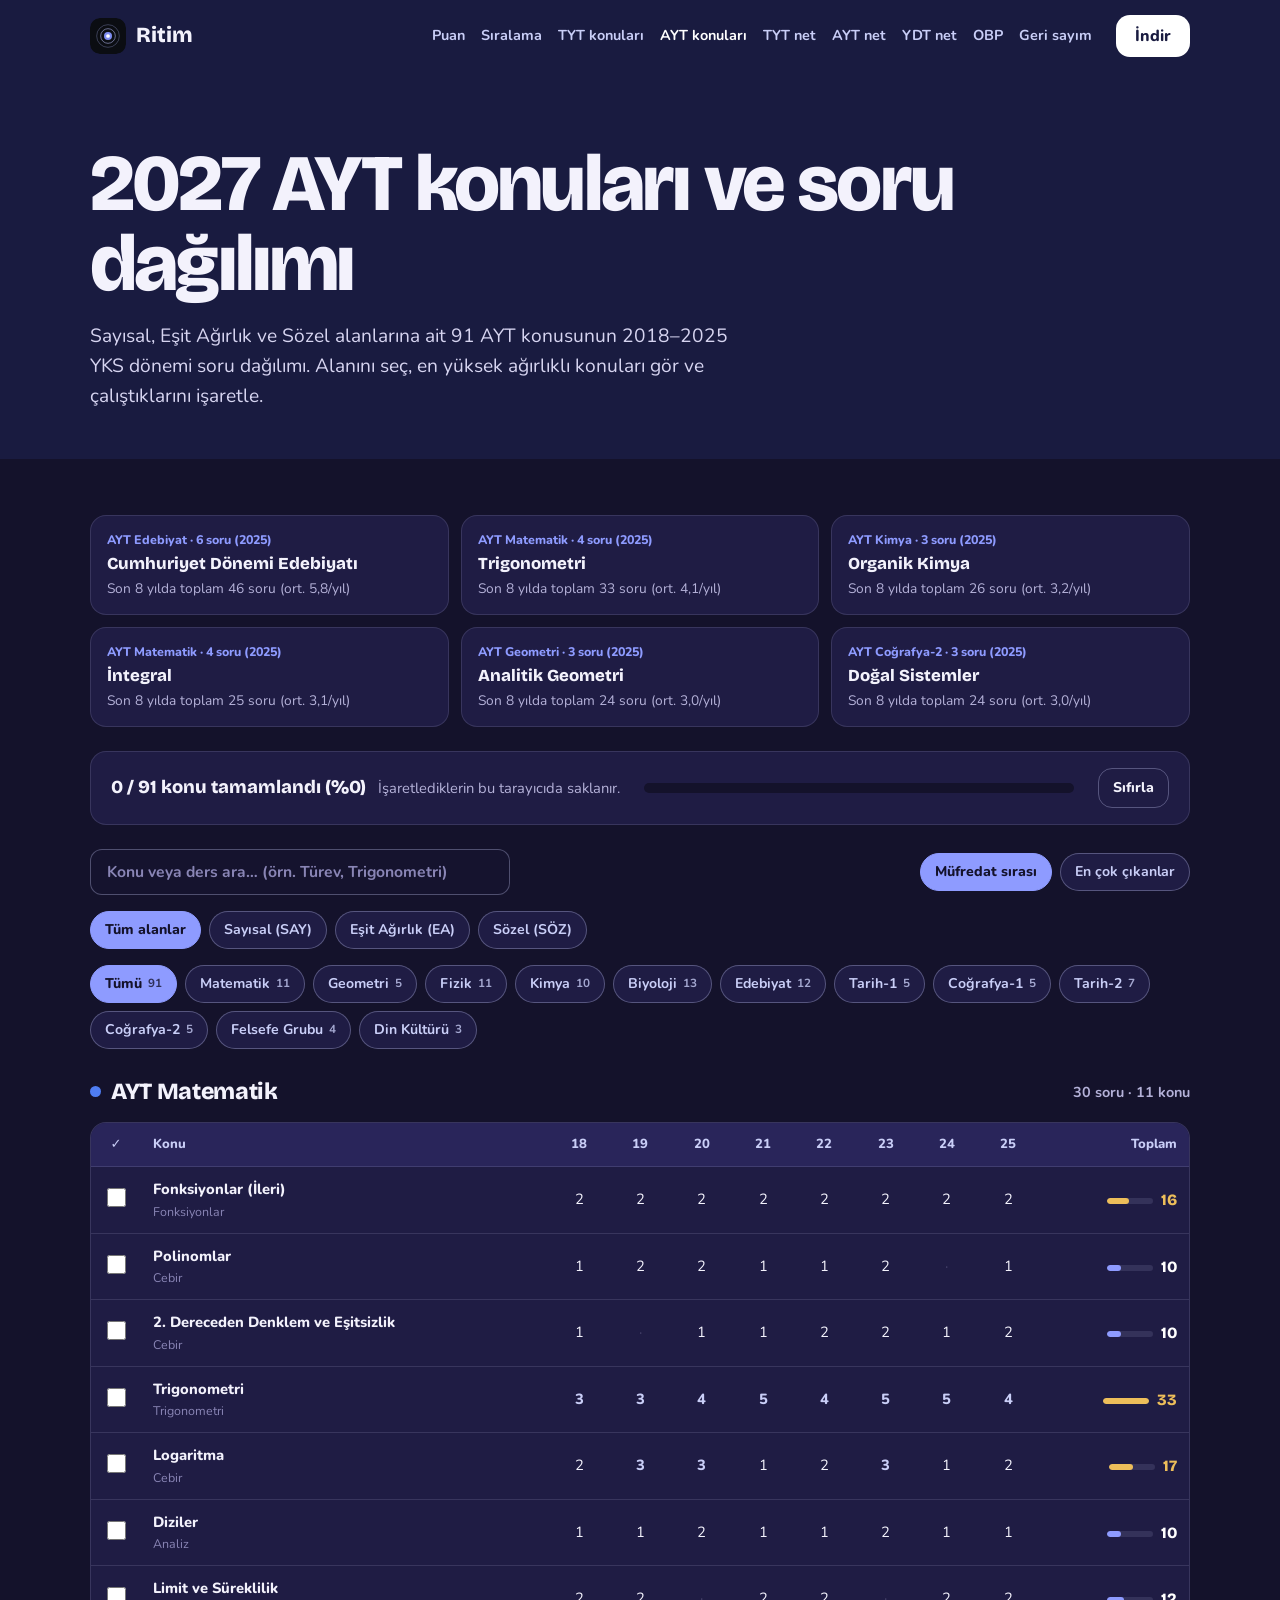
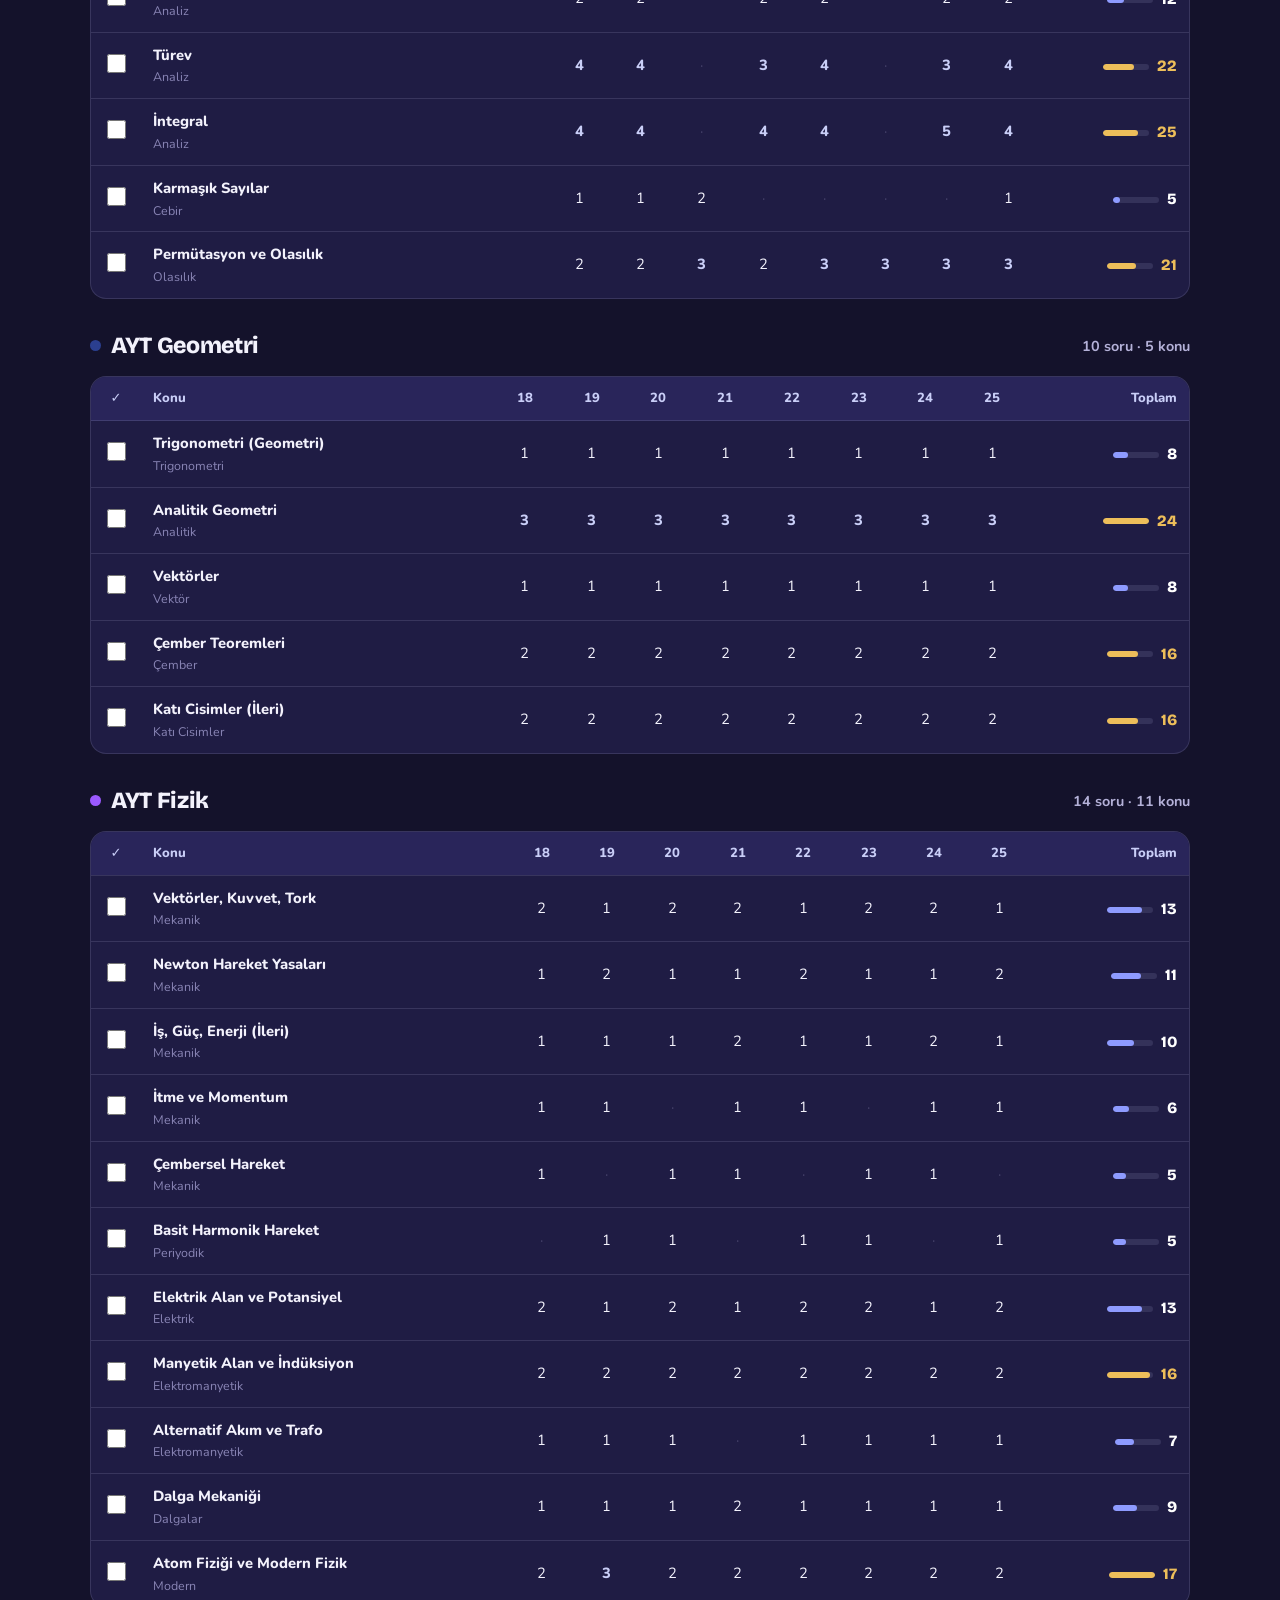
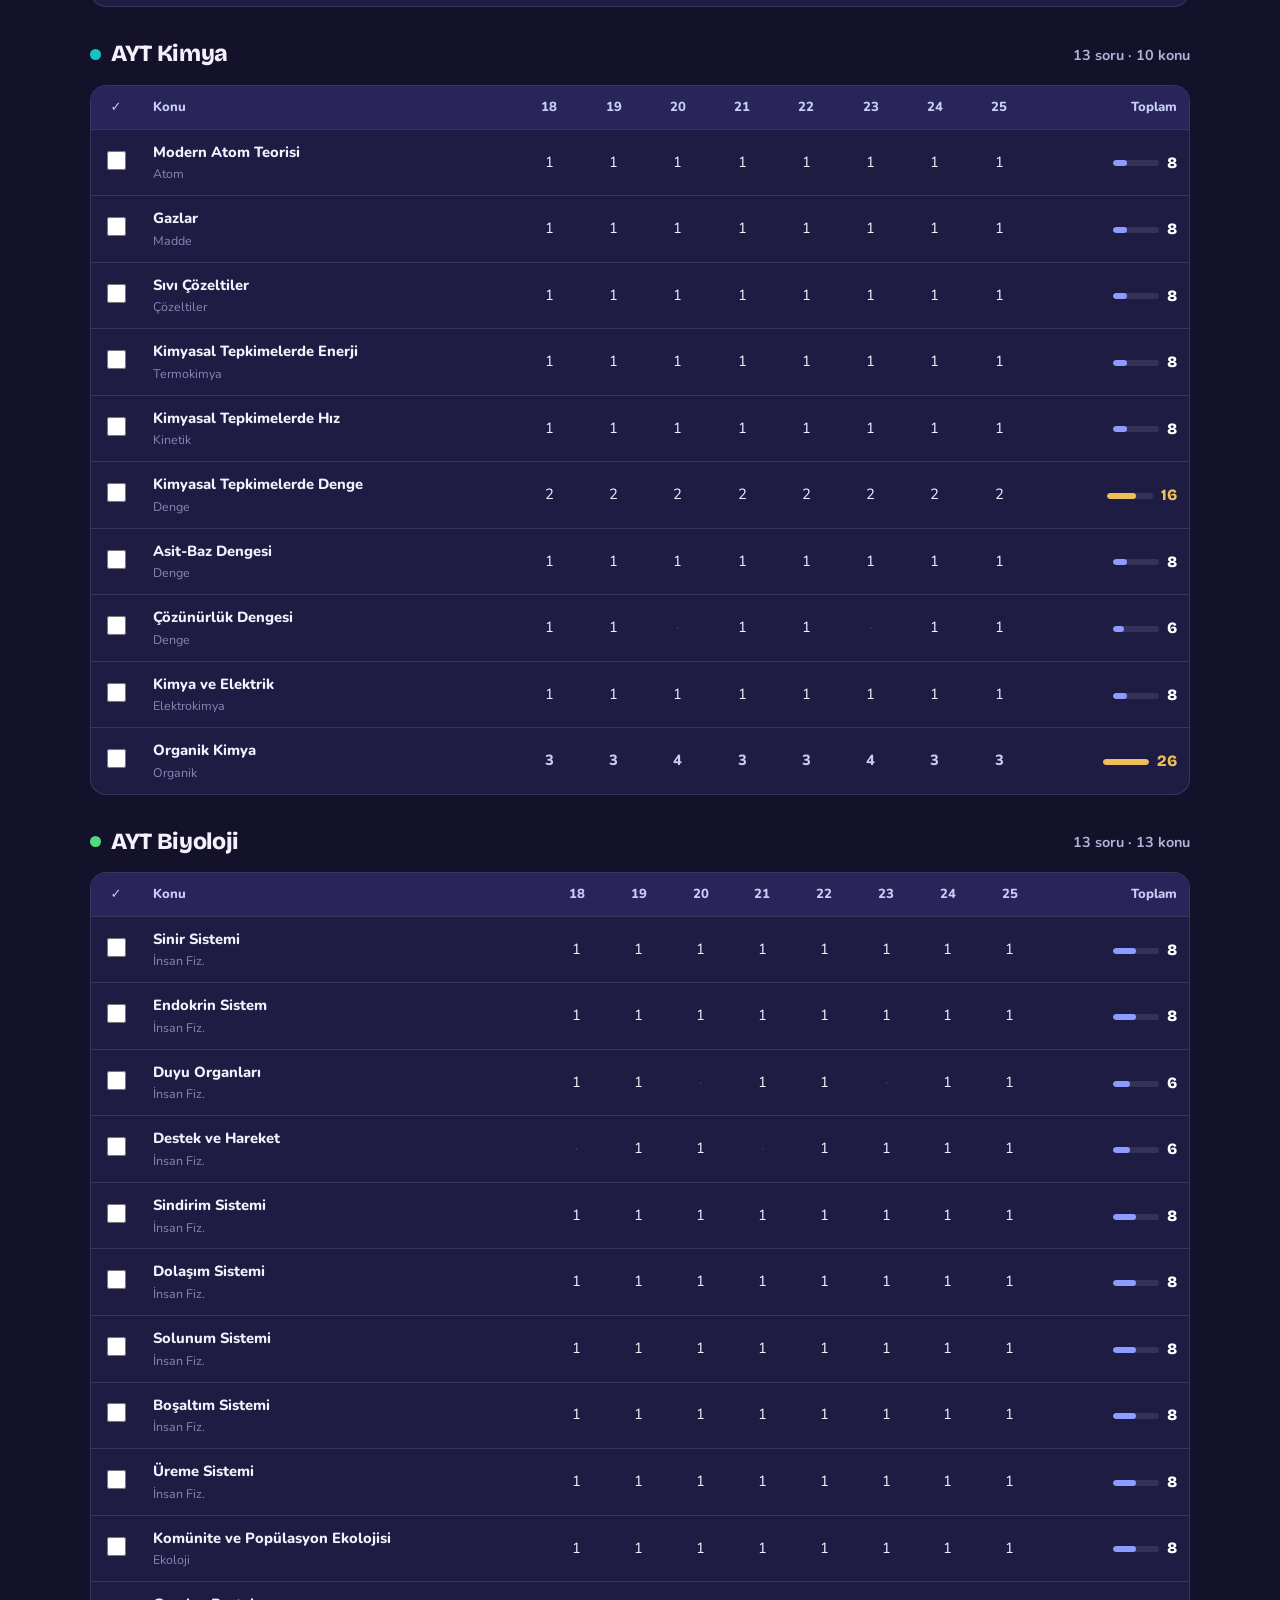
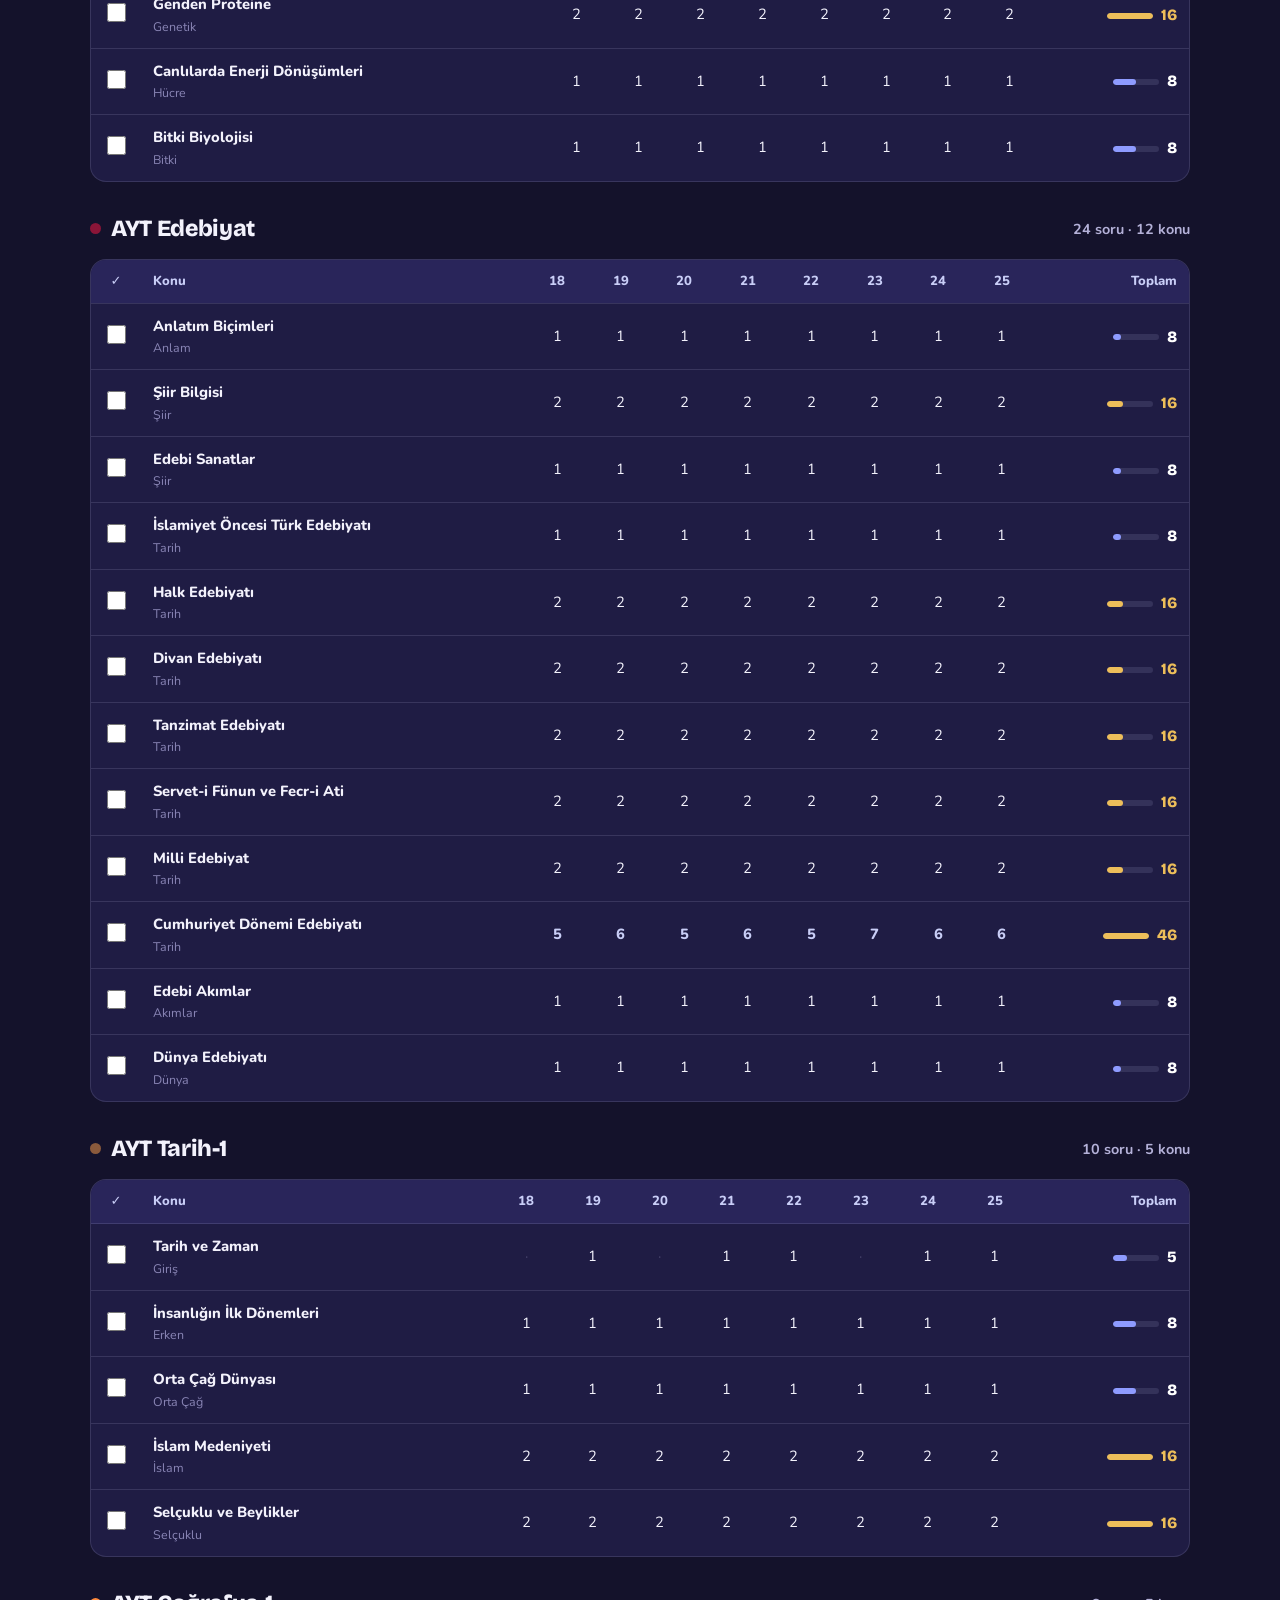
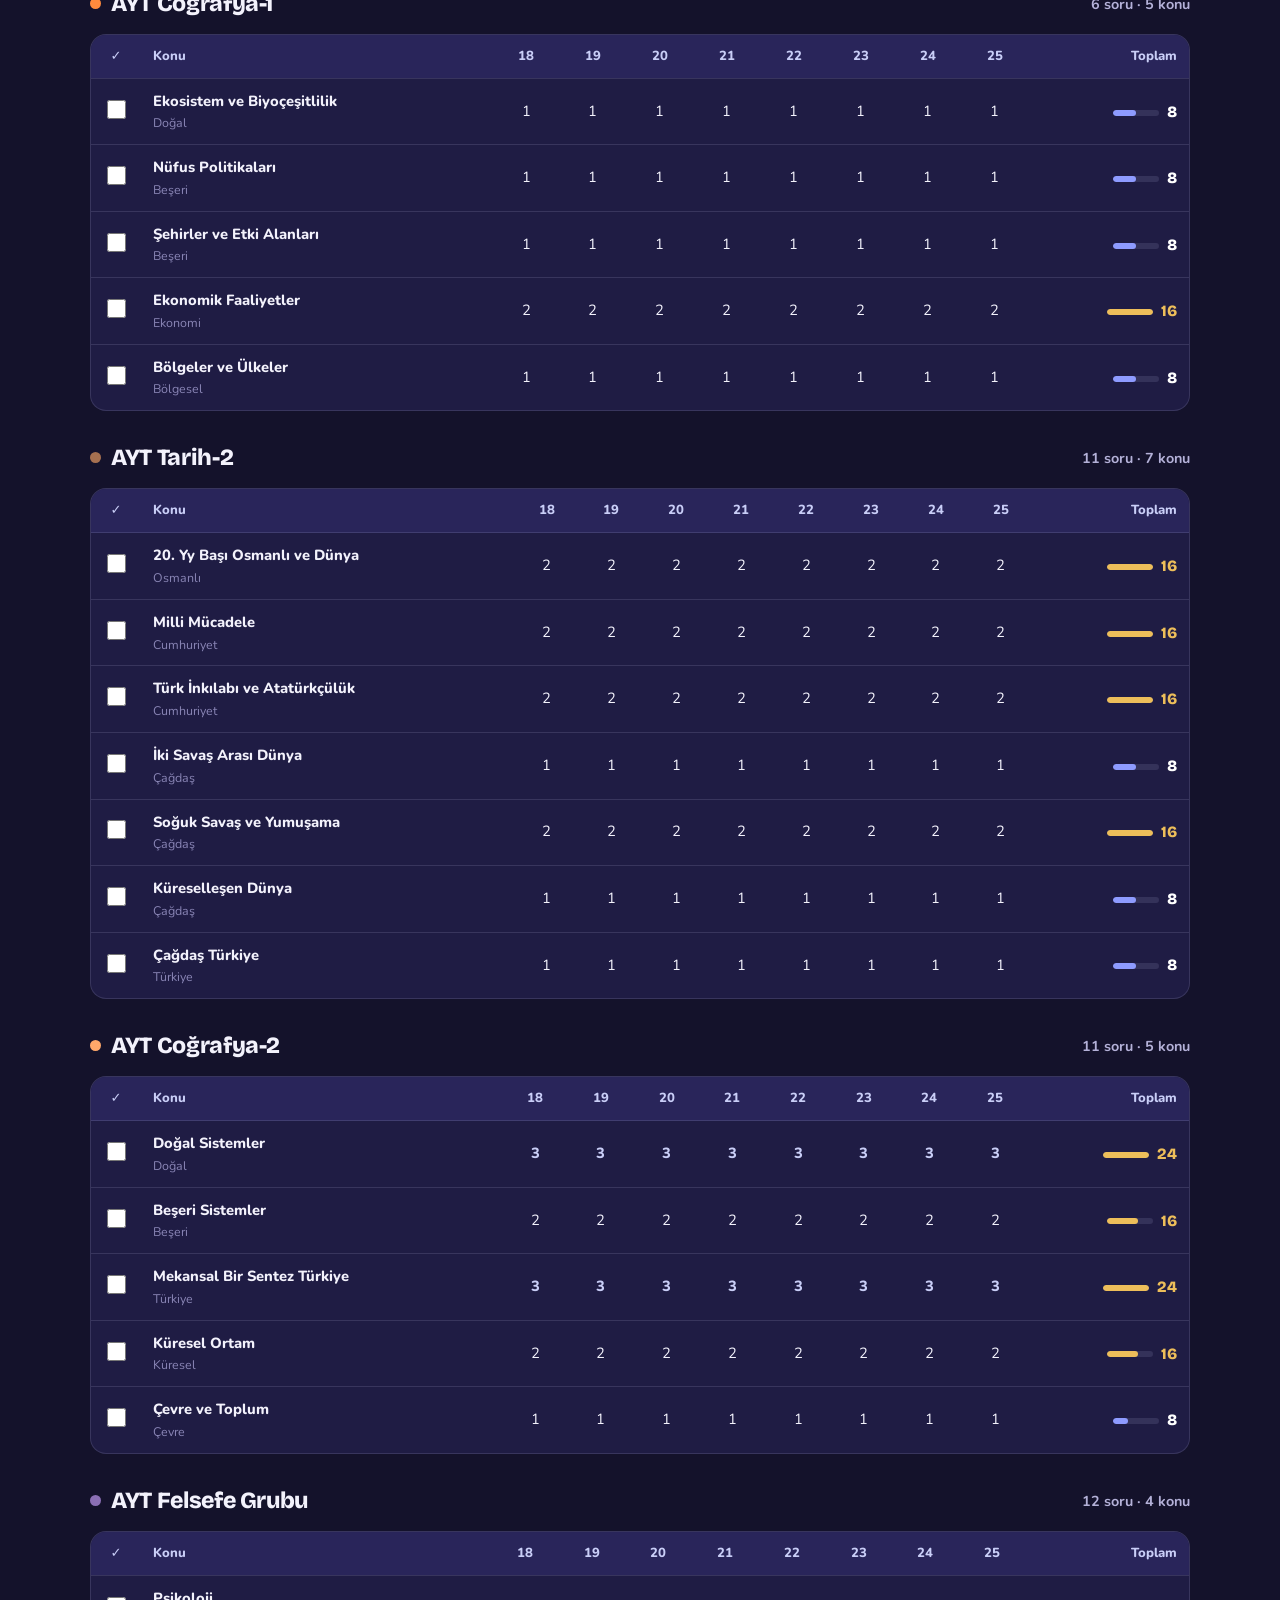
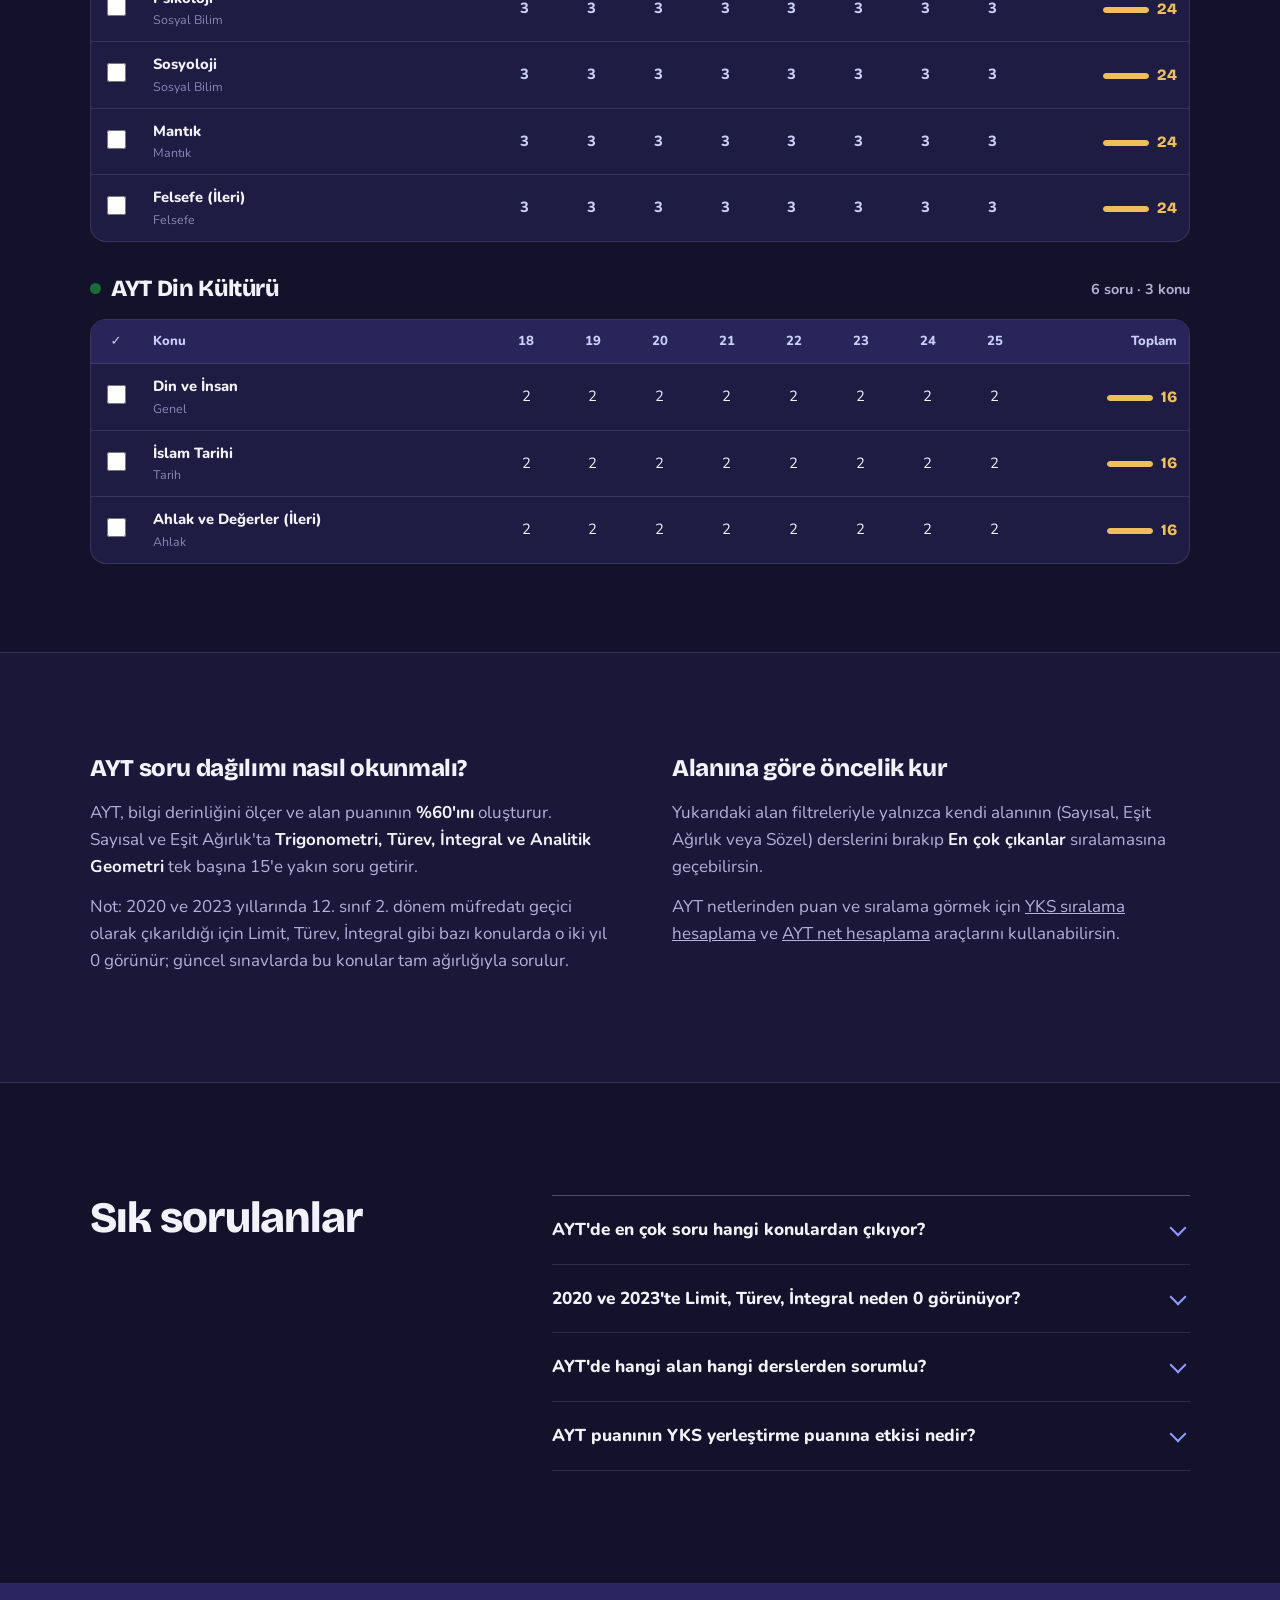
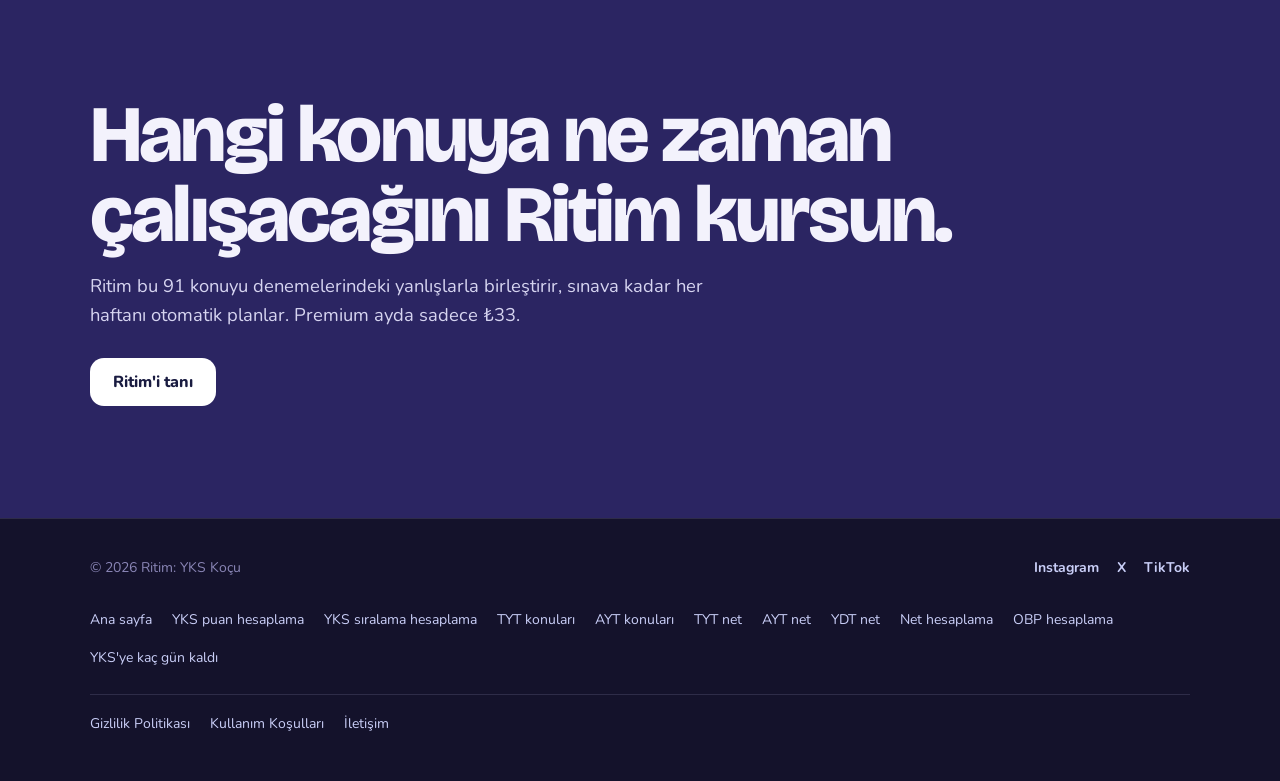
==== ayt-konulari-soru-dagilimi/index.html @ db4d151a "SEO: YKS rank calculator, TYT/AYT 10-year topic tables, YDT calculator & internal tools hub" ====
<!doctype html>
<html lang="tr">
<head>
  <meta charset="utf-8">
  <meta name="viewport" content="width=device-width, initial-scale=1">
  <title>2027 AYT Konuları ve ÖSYM Soru Dağılımı (2018–2025) | Ritim</title>
  <meta name="description" content="2027 YKS için tüm AYT konuları (91 konu; Sayısal, Eşit Ağırlık, Sözel) ve 2018–2025 ÖSYM soru dağılımı. Alan filtresi, en çok çıkan konular ve konu takip listesi.">
  <meta name="theme-color" content="#14122B">
  <meta property="og:type" content="website">
  <meta property="og:site_name" content="Ritim">
  <meta property="og:title" content="2027 AYT Konuları ve ÖSYM Soru Dağılımı (2018–2025)">
  <meta property="og:description" content="2027 YKS için tüm AYT konuları (91 konu; Sayısal, Eşit Ağırlık, Sözel) ve 2018–2025 ÖSYM soru dağılımı. Alan filtresi, en çok çıkan konular ve konu takip listesi.">
  <meta property="og:image" content="https://ritimyks.com/assets/img/og.jpg">
  <meta property="og:url" content="https://ritimyks.com/ayt-konulari-soru-dagilimi/">
  <meta property="og:locale" content="tr_TR">
  <meta name="twitter:card" content="summary_large_image">
  <link rel="canonical" href="https://ritimyks.com/ayt-konulari-soru-dagilimi/">
  <link rel="icon" href="../assets/img/icon.svg" type="image/svg+xml">
  <link rel="preconnect" href="https://fonts.googleapis.com">
  <link rel="preconnect" href="https://fonts.gstatic.com" crossorigin>
  <link href="https://fonts.googleapis.com/css2?family=Bricolage+Grotesque:opsz,wght@12..96,500..800&family=Nunito:wght@400;600;700;800&display=swap" rel="stylesheet">
  <link rel="stylesheet" href="../assets/style.css">
  <script type="application/ld+json">{"@context": "https://schema.org", "@type": "BreadcrumbList", "itemListElement": [{"@type": "ListItem", "position": 1, "name": "Ritim", "item": "https://ritimyks.com/"}, {"@type": "ListItem", "position": 2, "name": "2027 AYT konuları ve soru dağılımı", "item": "https://ritimyks.com/ayt-konulari-soru-dagilimi/"}]}</script>
  <script type="application/ld+json">{"@context": "https://schema.org", "@type": "FAQPage", "mainEntity": [{"@type": "Question", "name": "AYT'de en çok soru hangi konulardan çıkıyor?", "acceptedAnswer": {"@type": "Answer", "text": "Sayısal ve Eşit Ağırlık'ta AYT Matematik içinde Trigonometri (4–5 soru), Türev (3–4 soru), İntegral (4–5 soru) ve Analitik Geometri (3 soru) en büyük ağırlığa sahiptir. Fen'de Organik Kimya, Manyetik Alan ve Modern Fizik; Sözel/EA'da Cumhuriyet Dönemi Edebiyatı (5–7 soru) öne çıkar."}}, {"@type": "Question", "name": "2020 ve 2023'te Limit, Türev, İntegral neden 0 görünüyor?", "acceptedAnswer": {"@type": "Answer", "text": "2020 (pandemi) ve 2023 (deprem dönemi) sınavlarında 12. sınıf 2. dönem konuları o yıllara özel olarak sınav kapsamı dışında bırakıldı. Normal müfredat yıllarında (2018, 2019, 2021, 2022, 2024, 2025) Limit, Türev ve İntegral toplam 9–10 soru getirir."}}, {"@type": "Question", "name": "AYT'de hangi alan hangi derslerden sorumlu?", "acceptedAnswer": {"@type": "Answer", "text": "Sayısal: Matematik (40), Fizik (14), Kimya (13), Biyoloji (13). Eşit Ağırlık: Matematik (40), Edebiyat (24), Tarih-1 (10), Coğrafya-1 (6). Sözel: Edebiyat (24), Tarih-1 (10), Coğrafya-1 (6), Tarih-2 (11), Coğrafya-2 (11), Felsefe Grubu (12), Din Kültürü (6)."}}, {"@type": "Question", "name": "AYT puanının YKS yerleştirme puanına etkisi nedir?", "acceptedAnswer": {"@type": "Answer", "text": "Sayısal, Eşit Ağırlık ve Sözel yerleştirme puanlarında AYT'nin ağırlığı %60, TYT'nin ağırlığı %40'tır. Bu nedenle AYT'de yüksek ağırlıklı konuları sağlamlaştırmak sıralamayı en hızlı yükselten adımdır."}}]}</script>
</head>
<body>
  <a class="skip" href="#arac">Tabloya geç</a>

  <header class="nav">
    <div class="wrap">
      <a class="brand" href="../" aria-label="Ritim ana sayfa">
        <img src="../assets/img/icon.svg" width="36" height="36" alt="">
        <span>Ritim</span>
      </a>
      <nav class="nav-links" aria-label="YKS araçları">
        <a href="../puan-hesaplama/">Puan</a>
        <a href="../yks-siralama-hesaplama/">Sıralama</a>
        <a href="../tyt-konulari-soru-dagilimi/">TYT konuları</a>
        <a href="../ayt-konulari-soru-dagilimi/" aria-current="page">AYT konuları</a>
        <a href="../tyt-net-hesaplama/">TYT net</a>
        <a href="../ayt-net-hesaplama/">AYT net</a>
        <a href="../ydt-net-hesaplama/">YDT net</a>
        <a href="../obp-hesaplama/">OBP</a>
        <a href="../yks-kac-gun-kaldi/">Geri sayım</a>
      </nav>
      <a class="btn btn-light nav-cta" href="../#indir">İndir</a>
    </div>
  </header>

  <main>
    <section class="calc-hero">
      <div class="wrap">
        <h1>2027 AYT konuları ve soru dağılımı</h1>
        <p class="lead">Sayısal, Eşit Ağırlık ve Sözel alanlarına ait 91 AYT konusunun 2018–2025 YKS dönemi soru dağılımı. Alanını seç, en yüksek ağırlıklı konuları gör ve çalıştıklarını işaretle.</p>
      </div>
    </section>

    <section class="calc" id="arac" aria-label="2027 AYT konuları ve soru dağılımı">
      <div class="wrap">
        <div class="top-topics-grid" aria-label="En çok soru çıkan konular">
          <div class="top-topic"><small>AYT Edebiyat · 6 soru (2025)</small><b>Cumhuriyet Dönemi Edebiyatı</b><span>Son 8 yılda toplam 46 soru (ort. 5,8/yıl)</span></div>
          <div class="top-topic"><small>AYT Matematik · 4 soru (2025)</small><b>Trigonometri</b><span>Son 8 yılda toplam 33 soru (ort. 4,1/yıl)</span></div>
          <div class="top-topic"><small>AYT Kimya · 3 soru (2025)</small><b>Organik Kimya</b><span>Son 8 yılda toplam 26 soru (ort. 3,2/yıl)</span></div>
          <div class="top-topic"><small>AYT Matematik · 4 soru (2025)</small><b>İntegral</b><span>Son 8 yılda toplam 25 soru (ort. 3,1/yıl)</span></div>
          <div class="top-topic"><small>AYT Geometri · 3 soru (2025)</small><b>Analitik Geometri</b><span>Son 8 yılda toplam 24 soru (ort. 3,0/yıl)</span></div>
          <div class="top-topic"><small>AYT Coğrafya-2 · 3 soru (2025)</small><b>Doğal Sistemler</b><span>Son 8 yılda toplam 24 soru (ort. 3,0/yıl)</span></div>
        </div>

        <div class="progress-strip" aria-live="polite">
          <div class="progress-meta">
            <strong id="prog-text">0 / 91 konu tamamlandı</strong>
            <span>İşaretlediklerin bu tarayıcıda saklanır.</span>
          </div>
          <div class="progress-track" aria-hidden="true"><div class="progress-fill" id="prog-fill"></div></div>
          <button type="button" class="btn btn-ghost" id="prog-reset" style="min-height:40px; padding:0 14px; font-size:.88rem;">Sıfırla</button>
        </div>

        <div class="topic-controls">
          <div class="control-bar">
            <input type="search" id="topic-search" name="topic-search" class="search-input" placeholder="Konu veya ders ara… (örn. Türev, Trigonometri)" aria-label="Konu ara">
            <div class="chip-row" aria-label="Sıralama">
              <button type="button" class="chip active" id="sort-default" data-sort="order">Müfredat sırası</button>
              <button type="button" class="chip" id="sort-freq" data-sort="freq">En çok çıkanlar</button>
            </div>
          </div>
          <div class="chip-row" aria-label="Alana göre filtrele" id="track-chips">
            <button type="button" class="chip active" data-track="all">Tüm alanlar</button>
            <button type="button" class="chip" data-track="say">Sayısal (SAY)</button>
            <button type="button" class="chip" data-track="ea">Eşit Ağırlık (EA)</button>
            <button type="button" class="chip" data-track="soz">Sözel (SÖZ)</button>
          </div>
          <div class="chip-row" aria-label="Derse göre filtrele" id="subj-chips">
          <button type="button" class="chip active" data-subj="all">Tümü <small>91</small></button>
          <button type="button" class="chip" data-subj="ayt-matematik">Matematik <small>11</small></button>
          <button type="button" class="chip" data-subj="ayt-geometri">Geometri <small>5</small></button>
          <button type="button" class="chip" data-subj="ayt-fizik">Fizik <small>11</small></button>
          <button type="button" class="chip" data-subj="ayt-kimya">Kimya <small>10</small></button>
          <button type="button" class="chip" data-subj="ayt-biyoloji">Biyoloji <small>13</small></button>
          <button type="button" class="chip" data-subj="ayt-edebiyat">Edebiyat <small>12</small></button>
          <button type="button" class="chip" data-subj="ayt-tarih1">Tarih-1 <small>5</small></button>
          <button type="button" class="chip" data-subj="ayt-cografya1">Coğrafya-1 <small>5</small></button>
          <button type="button" class="chip" data-subj="ayt-tarih2">Tarih-2 <small>7</small></button>
          <button type="button" class="chip" data-subj="ayt-cografya2">Coğrafya-2 <small>5</small></button>
          <button type="button" class="chip" data-subj="ayt-felsefe">Felsefe Grubu <small>4</small></button>
          <button type="button" class="chip" data-subj="ayt-din">Din Kültürü <small>3</small></button>
          </div>
        </div>

        <div id="subjects-container">
      <section class="subject-block" data-subject="ayt-matematik" data-tracks="say,ea">
        <div class="subject-head">
          <h2><span class="subject-dot" style="background:#4F7DF3"></span>AYT Matematik</h2>
          <span>30 soru · 11 konu</span>
        </div>
        <div class="topic-table-wrap">
          <table class="topic-table">
            <thead><tr><th class="t-check" title="Çalıştım">✓</th><th class="t-name">Konu</th><th>18</th><th>19</th><th>20</th><th>21</th><th>22</th><th>23</th><th>24</th><th>25</th><th style="text-align:right">Toplam</th></tr></thead>
            <tbody>
            <tr class="topic-row hot" data-id="ayt-mat-fonksiyon" data-name="fonksiyonlar (i̇leri) fonksiyonlar ayt matematik" data-order="0" data-total="16">
              <td class="t-check"><input type="checkbox" id="chk-ayt-mat-fonksiyon" name="chk-ayt-mat-fonksiyon" aria-label="Fonksiyonlar (İleri) çalışıldı"></td>
              <td class="t-name"><b>Fonksiyonlar (İleri)</b><small>Fonksiyonlar</small></td>
              <td class="">2</td><td class="">2</td><td class="">2</td><td class="">2</td><td class="">2</td><td class="">2</td><td class="">2</td><td class="">2</td>
              <td class="t-total"><span class="freq-bar" aria-hidden="true"><i style="width:48%"></i></span>16</td>
            </tr>
            <tr class="topic-row" data-id="ayt-mat-polinom" data-name="polinomlar cebir ayt matematik" data-order="1" data-total="10">
              <td class="t-check"><input type="checkbox" id="chk-ayt-mat-polinom" name="chk-ayt-mat-polinom" aria-label="Polinomlar çalışıldı"></td>
              <td class="t-name"><b>Polinomlar</b><small>Cebir</small></td>
              <td class="">1</td><td class="">2</td><td class="">2</td><td class="">1</td><td class="">1</td><td class="">2</td><td class="t-zero">·</td><td class="">1</td>
              <td class="t-total"><span class="freq-bar" aria-hidden="true"><i style="width:30%"></i></span>10</td>
            </tr>
            <tr class="topic-row" data-id="ayt-mat-2dereceden" data-name="2. dereceden denklem ve eşitsizlik cebir ayt matematik" data-order="2" data-total="10">
              <td class="t-check"><input type="checkbox" id="chk-ayt-mat-2dereceden" name="chk-ayt-mat-2dereceden" aria-label="2. Dereceden Denklem ve Eşitsizlik çalışıldı"></td>
              <td class="t-name"><b>2. Dereceden Denklem ve Eşitsizlik</b><small>Cebir</small></td>
              <td class="">1</td><td class="t-zero">·</td><td class="">1</td><td class="">1</td><td class="">2</td><td class="">2</td><td class="">1</td><td class="">2</td>
              <td class="t-total"><span class="freq-bar" aria-hidden="true"><i style="width:30%"></i></span>10</td>
            </tr>
            <tr class="topic-row hot" data-id="ayt-mat-trigonometri" data-name="trigonometri trigonometri ayt matematik" data-order="3" data-total="33">
              <td class="t-check"><input type="checkbox" id="chk-ayt-mat-trigonometri" name="chk-ayt-mat-trigonometri" aria-label="Trigonometri çalışıldı"></td>
              <td class="t-name"><b>Trigonometri</b><small>Trigonometri</small></td>
              <td class="t-hi">3</td><td class="t-hi">3</td><td class="t-hi">4</td><td class="t-hi">5</td><td class="t-hi">4</td><td class="t-hi">5</td><td class="t-hi">5</td><td class="t-hi">4</td>
              <td class="t-total"><span class="freq-bar" aria-hidden="true"><i style="width:100%"></i></span>33</td>
            </tr>
            <tr class="topic-row hot" data-id="ayt-mat-logaritma" data-name="logaritma cebir ayt matematik" data-order="4" data-total="17">
              <td class="t-check"><input type="checkbox" id="chk-ayt-mat-logaritma" name="chk-ayt-mat-logaritma" aria-label="Logaritma çalışıldı"></td>
              <td class="t-name"><b>Logaritma</b><small>Cebir</small></td>
              <td class="">2</td><td class="t-hi">3</td><td class="t-hi">3</td><td class="">1</td><td class="">2</td><td class="t-hi">3</td><td class="">1</td><td class="">2</td>
              <td class="t-total"><span class="freq-bar" aria-hidden="true"><i style="width:52%"></i></span>17</td>
            </tr>
            <tr class="topic-row" data-id="ayt-mat-diziler" data-name="diziler analiz ayt matematik" data-order="5" data-total="10">
              <td class="t-check"><input type="checkbox" id="chk-ayt-mat-diziler" name="chk-ayt-mat-diziler" aria-label="Diziler çalışıldı"></td>
              <td class="t-name"><b>Diziler</b><small>Analiz</small></td>
              <td class="">1</td><td class="">1</td><td class="">2</td><td class="">1</td><td class="">1</td><td class="">2</td><td class="">1</td><td class="">1</td>
              <td class="t-total"><span class="freq-bar" aria-hidden="true"><i style="width:30%"></i></span>10</td>
            </tr>
            <tr class="topic-row" data-id="ayt-mat-limit" data-name="limit ve süreklilik analiz ayt matematik" data-order="6" data-total="12">
              <td class="t-check"><input type="checkbox" id="chk-ayt-mat-limit" name="chk-ayt-mat-limit" aria-label="Limit ve Süreklilik çalışıldı"></td>
              <td class="t-name"><b>Limit ve Süreklilik</b><small>Analiz</small></td>
              <td class="">2</td><td class="">2</td><td class="t-zero">·</td><td class="">2</td><td class="">2</td><td class="t-zero">·</td><td class="">2</td><td class="">2</td>
              <td class="t-total"><span class="freq-bar" aria-hidden="true"><i style="width:36%"></i></span>12</td>
            </tr>
            <tr class="topic-row hot" data-id="ayt-mat-turev" data-name="türev analiz ayt matematik" data-order="7" data-total="22">
              <td class="t-check"><input type="checkbox" id="chk-ayt-mat-turev" name="chk-ayt-mat-turev" aria-label="Türev çalışıldı"></td>
              <td class="t-name"><b>Türev</b><small>Analiz</small></td>
              <td class="t-hi">4</td><td class="t-hi">4</td><td class="t-zero">·</td><td class="t-hi">3</td><td class="t-hi">4</td><td class="t-zero">·</td><td class="t-hi">3</td><td class="t-hi">4</td>
              <td class="t-total"><span class="freq-bar" aria-hidden="true"><i style="width:67%"></i></span>22</td>
            </tr>
            <tr class="topic-row hot" data-id="ayt-mat-integral" data-name="i̇ntegral analiz ayt matematik" data-order="8" data-total="25">
              <td class="t-check"><input type="checkbox" id="chk-ayt-mat-integral" name="chk-ayt-mat-integral" aria-label="İntegral çalışıldı"></td>
              <td class="t-name"><b>İntegral</b><small>Analiz</small></td>
              <td class="t-hi">4</td><td class="t-hi">4</td><td class="t-zero">·</td><td class="t-hi">4</td><td class="t-hi">4</td><td class="t-zero">·</td><td class="t-hi">5</td><td class="t-hi">4</td>
              <td class="t-total"><span class="freq-bar" aria-hidden="true"><i style="width:76%"></i></span>25</td>
            </tr>
            <tr class="topic-row" data-id="ayt-mat-karmasik" data-name="karmaşık sayılar cebir ayt matematik" data-order="9" data-total="5">
              <td class="t-check"><input type="checkbox" id="chk-ayt-mat-karmasik" name="chk-ayt-mat-karmasik" aria-label="Karmaşık Sayılar çalışıldı"></td>
              <td class="t-name"><b>Karmaşık Sayılar</b><small>Cebir</small></td>
              <td class="">1</td><td class="">1</td><td class="">2</td><td class="t-zero">·</td><td class="t-zero">·</td><td class="t-zero">·</td><td class="t-zero">·</td><td class="">1</td>
              <td class="t-total"><span class="freq-bar" aria-hidden="true"><i style="width:15%"></i></span>5</td>
            </tr>
            <tr class="topic-row hot" data-id="ayt-mat-permutasyon-olasilik" data-name="permütasyon ve olasılık olasılık ayt matematik" data-order="10" data-total="21">
              <td class="t-check"><input type="checkbox" id="chk-ayt-mat-permutasyon-olasilik" name="chk-ayt-mat-permutasyon-olasilik" aria-label="Permütasyon ve Olasılık çalışıldı"></td>
              <td class="t-name"><b>Permütasyon ve Olasılık</b><small>Olasılık</small></td>
              <td class="">2</td><td class="">2</td><td class="t-hi">3</td><td class="">2</td><td class="t-hi">3</td><td class="t-hi">3</td><td class="t-hi">3</td><td class="t-hi">3</td>
              <td class="t-total"><span class="freq-bar" aria-hidden="true"><i style="width:64%"></i></span>21</td>
            </tr>
            </tbody>
          </table>
        </div>
      </section>

      <section class="subject-block" data-subject="ayt-geometri" data-tracks="say,ea">
        <div class="subject-head">
          <h2><span class="subject-dot" style="background:#2B3F8F"></span>AYT Geometri</h2>
          <span>10 soru · 5 konu</span>
        </div>
        <div class="topic-table-wrap">
          <table class="topic-table">
            <thead><tr><th class="t-check" title="Çalıştım">✓</th><th class="t-name">Konu</th><th>18</th><th>19</th><th>20</th><th>21</th><th>22</th><th>23</th><th>24</th><th>25</th><th style="text-align:right">Toplam</th></tr></thead>
            <tbody>
            <tr class="topic-row" data-id="ayt-geo-trigonometri" data-name="trigonometri (geometri) trigonometri ayt geometri" data-order="0" data-total="8">
              <td class="t-check"><input type="checkbox" id="chk-ayt-geo-trigonometri" name="chk-ayt-geo-trigonometri" aria-label="Trigonometri (Geometri) çalışıldı"></td>
              <td class="t-name"><b>Trigonometri (Geometri)</b><small>Trigonometri</small></td>
              <td class="">1</td><td class="">1</td><td class="">1</td><td class="">1</td><td class="">1</td><td class="">1</td><td class="">1</td><td class="">1</td>
              <td class="t-total"><span class="freq-bar" aria-hidden="true"><i style="width:33%"></i></span>8</td>
            </tr>
            <tr class="topic-row hot" data-id="ayt-geo-analitik" data-name="analitik geometri analitik ayt geometri" data-order="1" data-total="24">
              <td class="t-check"><input type="checkbox" id="chk-ayt-geo-analitik" name="chk-ayt-geo-analitik" aria-label="Analitik Geometri çalışıldı"></td>
              <td class="t-name"><b>Analitik Geometri</b><small>Analitik</small></td>
              <td class="t-hi">3</td><td class="t-hi">3</td><td class="t-hi">3</td><td class="t-hi">3</td><td class="t-hi">3</td><td class="t-hi">3</td><td class="t-hi">3</td><td class="t-hi">3</td>
              <td class="t-total"><span class="freq-bar" aria-hidden="true"><i style="width:100%"></i></span>24</td>
            </tr>
            <tr class="topic-row" data-id="ayt-geo-vektorler" data-name="vektörler vektör ayt geometri" data-order="2" data-total="8">
              <td class="t-check"><input type="checkbox" id="chk-ayt-geo-vektorler" name="chk-ayt-geo-vektorler" aria-label="Vektörler çalışıldı"></td>
              <td class="t-name"><b>Vektörler</b><small>Vektör</small></td>
              <td class="">1</td><td class="">1</td><td class="">1</td><td class="">1</td><td class="">1</td><td class="">1</td><td class="">1</td><td class="">1</td>
              <td class="t-total"><span class="freq-bar" aria-hidden="true"><i style="width:33%"></i></span>8</td>
            </tr>
            <tr class="topic-row hot" data-id="ayt-geo-cember-teoremleri" data-name="çember teoremleri çember ayt geometri" data-order="3" data-total="16">
              <td class="t-check"><input type="checkbox" id="chk-ayt-geo-cember-teoremleri" name="chk-ayt-geo-cember-teoremleri" aria-label="Çember Teoremleri çalışıldı"></td>
              <td class="t-name"><b>Çember Teoremleri</b><small>Çember</small></td>
              <td class="">2</td><td class="">2</td><td class="">2</td><td class="">2</td><td class="">2</td><td class="">2</td><td class="">2</td><td class="">2</td>
              <td class="t-total"><span class="freq-bar" aria-hidden="true"><i style="width:67%"></i></span>16</td>
            </tr>
            <tr class="topic-row hot" data-id="ayt-geo-katiC-cisimler" data-name="katı cisimler (i̇leri) katı cisimler ayt geometri" data-order="4" data-total="16">
              <td class="t-check"><input type="checkbox" id="chk-ayt-geo-katiC-cisimler" name="chk-ayt-geo-katiC-cisimler" aria-label="Katı Cisimler (İleri) çalışıldı"></td>
              <td class="t-name"><b>Katı Cisimler (İleri)</b><small>Katı Cisimler</small></td>
              <td class="">2</td><td class="">2</td><td class="">2</td><td class="">2</td><td class="">2</td><td class="">2</td><td class="">2</td><td class="">2</td>
              <td class="t-total"><span class="freq-bar" aria-hidden="true"><i style="width:67%"></i></span>16</td>
            </tr>
            </tbody>
          </table>
        </div>
      </section>

      <section class="subject-block" data-subject="ayt-fizik" data-tracks="say">
        <div class="subject-head">
          <h2><span class="subject-dot" style="background:#9B59FF"></span>AYT Fizik</h2>
          <span>14 soru · 11 konu</span>
        </div>
        <div class="topic-table-wrap">
          <table class="topic-table">
            <thead><tr><th class="t-check" title="Çalıştım">✓</th><th class="t-name">Konu</th><th>18</th><th>19</th><th>20</th><th>21</th><th>22</th><th>23</th><th>24</th><th>25</th><th style="text-align:right">Toplam</th></tr></thead>
            <tbody>
            <tr class="topic-row" data-id="ayt-fiz-vektorler-tork" data-name="vektörler, kuvvet, tork mekanik ayt fizik" data-order="0" data-total="13">
              <td class="t-check"><input type="checkbox" id="chk-ayt-fiz-vektorler-tork" name="chk-ayt-fiz-vektorler-tork" aria-label="Vektörler, Kuvvet, Tork çalışıldı"></td>
              <td class="t-name"><b>Vektörler, Kuvvet, Tork</b><small>Mekanik</small></td>
              <td class="">2</td><td class="">1</td><td class="">2</td><td class="">2</td><td class="">1</td><td class="">2</td><td class="">2</td><td class="">1</td>
              <td class="t-total"><span class="freq-bar" aria-hidden="true"><i style="width:76%"></i></span>13</td>
            </tr>
            <tr class="topic-row" data-id="ayt-fiz-newton" data-name="newton hareket yasaları mekanik ayt fizik" data-order="1" data-total="11">
              <td class="t-check"><input type="checkbox" id="chk-ayt-fiz-newton" name="chk-ayt-fiz-newton" aria-label="Newton Hareket Yasaları çalışıldı"></td>
              <td class="t-name"><b>Newton Hareket Yasaları</b><small>Mekanik</small></td>
              <td class="">1</td><td class="">2</td><td class="">1</td><td class="">1</td><td class="">2</td><td class="">1</td><td class="">1</td><td class="">2</td>
              <td class="t-total"><span class="freq-bar" aria-hidden="true"><i style="width:65%"></i></span>11</td>
            </tr>
            <tr class="topic-row" data-id="ayt-fiz-is-enerji" data-name="i̇ş, güç, enerji (i̇leri) mekanik ayt fizik" data-order="2" data-total="10">
              <td class="t-check"><input type="checkbox" id="chk-ayt-fiz-is-enerji" name="chk-ayt-fiz-is-enerji" aria-label="İş, Güç, Enerji (İleri) çalışıldı"></td>
              <td class="t-name"><b>İş, Güç, Enerji (İleri)</b><small>Mekanik</small></td>
              <td class="">1</td><td class="">1</td><td class="">1</td><td class="">2</td><td class="">1</td><td class="">1</td><td class="">2</td><td class="">1</td>
              <td class="t-total"><span class="freq-bar" aria-hidden="true"><i style="width:59%"></i></span>10</td>
            </tr>
            <tr class="topic-row" data-id="ayt-fiz-itme-momentum" data-name="i̇tme ve momentum mekanik ayt fizik" data-order="3" data-total="6">
              <td class="t-check"><input type="checkbox" id="chk-ayt-fiz-itme-momentum" name="chk-ayt-fiz-itme-momentum" aria-label="İtme ve Momentum çalışıldı"></td>
              <td class="t-name"><b>İtme ve Momentum</b><small>Mekanik</small></td>
              <td class="">1</td><td class="">1</td><td class="t-zero">·</td><td class="">1</td><td class="">1</td><td class="t-zero">·</td><td class="">1</td><td class="">1</td>
              <td class="t-total"><span class="freq-bar" aria-hidden="true"><i style="width:35%"></i></span>6</td>
            </tr>
            <tr class="topic-row" data-id="ayt-fiz-cembersel" data-name="çembersel hareket mekanik ayt fizik" data-order="4" data-total="5">
              <td class="t-check"><input type="checkbox" id="chk-ayt-fiz-cembersel" name="chk-ayt-fiz-cembersel" aria-label="Çembersel Hareket çalışıldı"></td>
              <td class="t-name"><b>Çembersel Hareket</b><small>Mekanik</small></td>
              <td class="">1</td><td class="t-zero">·</td><td class="">1</td><td class="">1</td><td class="t-zero">·</td><td class="">1</td><td class="">1</td><td class="t-zero">·</td>
              <td class="t-total"><span class="freq-bar" aria-hidden="true"><i style="width:29%"></i></span>5</td>
            </tr>
            <tr class="topic-row" data-id="ayt-fiz-bhh" data-name="basit harmonik hareket periyodik ayt fizik" data-order="5" data-total="5">
              <td class="t-check"><input type="checkbox" id="chk-ayt-fiz-bhh" name="chk-ayt-fiz-bhh" aria-label="Basit Harmonik Hareket çalışıldı"></td>
              <td class="t-name"><b>Basit Harmonik Hareket</b><small>Periyodik</small></td>
              <td class="t-zero">·</td><td class="">1</td><td class="">1</td><td class="t-zero">·</td><td class="">1</td><td class="">1</td><td class="t-zero">·</td><td class="">1</td>
              <td class="t-total"><span class="freq-bar" aria-hidden="true"><i style="width:29%"></i></span>5</td>
            </tr>
            <tr class="topic-row" data-id="ayt-fiz-elektrik-alan" data-name="elektrik alan ve potansiyel elektrik ayt fizik" data-order="6" data-total="13">
              <td class="t-check"><input type="checkbox" id="chk-ayt-fiz-elektrik-alan" name="chk-ayt-fiz-elektrik-alan" aria-label="Elektrik Alan ve Potansiyel çalışıldı"></td>
              <td class="t-name"><b>Elektrik Alan ve Potansiyel</b><small>Elektrik</small></td>
              <td class="">2</td><td class="">1</td><td class="">2</td><td class="">1</td><td class="">2</td><td class="">2</td><td class="">1</td><td class="">2</td>
              <td class="t-total"><span class="freq-bar" aria-hidden="true"><i style="width:76%"></i></span>13</td>
            </tr>
            <tr class="topic-row hot" data-id="ayt-fiz-manyetik" data-name="manyetik alan ve i̇ndüksiyon elektromanyetik ayt fizik" data-order="7" data-total="16">
              <td class="t-check"><input type="checkbox" id="chk-ayt-fiz-manyetik" name="chk-ayt-fiz-manyetik" aria-label="Manyetik Alan ve İndüksiyon çalışıldı"></td>
              <td class="t-name"><b>Manyetik Alan ve İndüksiyon</b><small>Elektromanyetik</small></td>
              <td class="">2</td><td class="">2</td><td class="">2</td><td class="">2</td><td class="">2</td><td class="">2</td><td class="">2</td><td class="">2</td>
              <td class="t-total"><span class="freq-bar" aria-hidden="true"><i style="width:94%"></i></span>16</td>
            </tr>
            <tr class="topic-row" data-id="ayt-fiz-alternatif-akim" data-name="alternatif akım ve trafo elektromanyetik ayt fizik" data-order="8" data-total="7">
              <td class="t-check"><input type="checkbox" id="chk-ayt-fiz-alternatif-akim" name="chk-ayt-fiz-alternatif-akim" aria-label="Alternatif Akım ve Trafo çalışıldı"></td>
              <td class="t-name"><b>Alternatif Akım ve Trafo</b><small>Elektromanyetik</small></td>
              <td class="">1</td><td class="">1</td><td class="">1</td><td class="t-zero">·</td><td class="">1</td><td class="">1</td><td class="">1</td><td class="">1</td>
              <td class="t-total"><span class="freq-bar" aria-hidden="true"><i style="width:41%"></i></span>7</td>
            </tr>
            <tr class="topic-row" data-id="ayt-fiz-dalga" data-name="dalga mekaniği dalgalar ayt fizik" data-order="9" data-total="9">
              <td class="t-check"><input type="checkbox" id="chk-ayt-fiz-dalga" name="chk-ayt-fiz-dalga" aria-label="Dalga Mekaniği çalışıldı"></td>
              <td class="t-name"><b>Dalga Mekaniği</b><small>Dalgalar</small></td>
              <td class="">1</td><td class="">1</td><td class="">1</td><td class="">2</td><td class="">1</td><td class="">1</td><td class="">1</td><td class="">1</td>
              <td class="t-total"><span class="freq-bar" aria-hidden="true"><i style="width:53%"></i></span>9</td>
            </tr>
            <tr class="topic-row hot" data-id="ayt-fiz-atom" data-name="atom fiziği ve modern fizik modern ayt fizik" data-order="10" data-total="17">
              <td class="t-check"><input type="checkbox" id="chk-ayt-fiz-atom" name="chk-ayt-fiz-atom" aria-label="Atom Fiziği ve Modern Fizik çalışıldı"></td>
              <td class="t-name"><b>Atom Fiziği ve Modern Fizik</b><small>Modern</small></td>
              <td class="">2</td><td class="t-hi">3</td><td class="">2</td><td class="">2</td><td class="">2</td><td class="">2</td><td class="">2</td><td class="">2</td>
              <td class="t-total"><span class="freq-bar" aria-hidden="true"><i style="width:100%"></i></span>17</td>
            </tr>
            </tbody>
          </table>
        </div>
      </section>

      <section class="subject-block" data-subject="ayt-kimya" data-tracks="say">
        <div class="subject-head">
          <h2><span class="subject-dot" style="background:#16C2C2"></span>AYT Kimya</h2>
          <span>13 soru · 10 konu</span>
        </div>
        <div class="topic-table-wrap">
          <table class="topic-table">
            <thead><tr><th class="t-check" title="Çalıştım">✓</th><th class="t-name">Konu</th><th>18</th><th>19</th><th>20</th><th>21</th><th>22</th><th>23</th><th>24</th><th>25</th><th style="text-align:right">Toplam</th></tr></thead>
            <tbody>
            <tr class="topic-row" data-id="ayt-kim-modern-atom" data-name="modern atom teorisi atom ayt kimya" data-order="0" data-total="8">
              <td class="t-check"><input type="checkbox" id="chk-ayt-kim-modern-atom" name="chk-ayt-kim-modern-atom" aria-label="Modern Atom Teorisi çalışıldı"></td>
              <td class="t-name"><b>Modern Atom Teorisi</b><small>Atom</small></td>
              <td class="">1</td><td class="">1</td><td class="">1</td><td class="">1</td><td class="">1</td><td class="">1</td><td class="">1</td><td class="">1</td>
              <td class="t-total"><span class="freq-bar" aria-hidden="true"><i style="width:31%"></i></span>8</td>
            </tr>
            <tr class="topic-row" data-id="ayt-kim-gazlar" data-name="gazlar madde ayt kimya" data-order="1" data-total="8">
              <td class="t-check"><input type="checkbox" id="chk-ayt-kim-gazlar" name="chk-ayt-kim-gazlar" aria-label="Gazlar çalışıldı"></td>
              <td class="t-name"><b>Gazlar</b><small>Madde</small></td>
              <td class="">1</td><td class="">1</td><td class="">1</td><td class="">1</td><td class="">1</td><td class="">1</td><td class="">1</td><td class="">1</td>
              <td class="t-total"><span class="freq-bar" aria-hidden="true"><i style="width:31%"></i></span>8</td>
            </tr>
            <tr class="topic-row" data-id="ayt-kim-cozeltiler" data-name="sıvı çözeltiler çözeltiler ayt kimya" data-order="2" data-total="8">
              <td class="t-check"><input type="checkbox" id="chk-ayt-kim-cozeltiler" name="chk-ayt-kim-cozeltiler" aria-label="Sıvı Çözeltiler çalışıldı"></td>
              <td class="t-name"><b>Sıvı Çözeltiler</b><small>Çözeltiler</small></td>
              <td class="">1</td><td class="">1</td><td class="">1</td><td class="">1</td><td class="">1</td><td class="">1</td><td class="">1</td><td class="">1</td>
              <td class="t-total"><span class="freq-bar" aria-hidden="true"><i style="width:31%"></i></span>8</td>
            </tr>
            <tr class="topic-row" data-id="ayt-kim-tepkime-enerji" data-name="kimyasal tepkimelerde enerji termokimya ayt kimya" data-order="3" data-total="8">
              <td class="t-check"><input type="checkbox" id="chk-ayt-kim-tepkime-enerji" name="chk-ayt-kim-tepkime-enerji" aria-label="Kimyasal Tepkimelerde Enerji çalışıldı"></td>
              <td class="t-name"><b>Kimyasal Tepkimelerde Enerji</b><small>Termokimya</small></td>
              <td class="">1</td><td class="">1</td><td class="">1</td><td class="">1</td><td class="">1</td><td class="">1</td><td class="">1</td><td class="">1</td>
              <td class="t-total"><span class="freq-bar" aria-hidden="true"><i style="width:31%"></i></span>8</td>
            </tr>
            <tr class="topic-row" data-id="ayt-kim-tepkime-hiz" data-name="kimyasal tepkimelerde hız kinetik ayt kimya" data-order="4" data-total="8">
              <td class="t-check"><input type="checkbox" id="chk-ayt-kim-tepkime-hiz" name="chk-ayt-kim-tepkime-hiz" aria-label="Kimyasal Tepkimelerde Hız çalışıldı"></td>
              <td class="t-name"><b>Kimyasal Tepkimelerde Hız</b><small>Kinetik</small></td>
              <td class="">1</td><td class="">1</td><td class="">1</td><td class="">1</td><td class="">1</td><td class="">1</td><td class="">1</td><td class="">1</td>
              <td class="t-total"><span class="freq-bar" aria-hidden="true"><i style="width:31%"></i></span>8</td>
            </tr>
            <tr class="topic-row hot" data-id="ayt-kim-denge" data-name="kimyasal tepkimelerde denge denge ayt kimya" data-order="5" data-total="16">
              <td class="t-check"><input type="checkbox" id="chk-ayt-kim-denge" name="chk-ayt-kim-denge" aria-label="Kimyasal Tepkimelerde Denge çalışıldı"></td>
              <td class="t-name"><b>Kimyasal Tepkimelerde Denge</b><small>Denge</small></td>
              <td class="">2</td><td class="">2</td><td class="">2</td><td class="">2</td><td class="">2</td><td class="">2</td><td class="">2</td><td class="">2</td>
              <td class="t-total"><span class="freq-bar" aria-hidden="true"><i style="width:62%"></i></span>16</td>
            </tr>
            <tr class="topic-row" data-id="ayt-kim-asit-baz-denge" data-name="asit-baz dengesi denge ayt kimya" data-order="6" data-total="8">
              <td class="t-check"><input type="checkbox" id="chk-ayt-kim-asit-baz-denge" name="chk-ayt-kim-asit-baz-denge" aria-label="Asit-Baz Dengesi çalışıldı"></td>
              <td class="t-name"><b>Asit-Baz Dengesi</b><small>Denge</small></td>
              <td class="">1</td><td class="">1</td><td class="">1</td><td class="">1</td><td class="">1</td><td class="">1</td><td class="">1</td><td class="">1</td>
              <td class="t-total"><span class="freq-bar" aria-hidden="true"><i style="width:31%"></i></span>8</td>
            </tr>
            <tr class="topic-row" data-id="ayt-kim-cozunurluk" data-name="çözünürlük dengesi denge ayt kimya" data-order="7" data-total="6">
              <td class="t-check"><input type="checkbox" id="chk-ayt-kim-cozunurluk" name="chk-ayt-kim-cozunurluk" aria-label="Çözünürlük Dengesi çalışıldı"></td>
              <td class="t-name"><b>Çözünürlük Dengesi</b><small>Denge</small></td>
              <td class="">1</td><td class="">1</td><td class="t-zero">·</td><td class="">1</td><td class="">1</td><td class="t-zero">·</td><td class="">1</td><td class="">1</td>
              <td class="t-total"><span class="freq-bar" aria-hidden="true"><i style="width:23%"></i></span>6</td>
            </tr>
            <tr class="topic-row" data-id="ayt-kim-elektrokimya" data-name="kimya ve elektrik elektrokimya ayt kimya" data-order="8" data-total="8">
              <td class="t-check"><input type="checkbox" id="chk-ayt-kim-elektrokimya" name="chk-ayt-kim-elektrokimya" aria-label="Kimya ve Elektrik çalışıldı"></td>
              <td class="t-name"><b>Kimya ve Elektrik</b><small>Elektrokimya</small></td>
              <td class="">1</td><td class="">1</td><td class="">1</td><td class="">1</td><td class="">1</td><td class="">1</td><td class="">1</td><td class="">1</td>
              <td class="t-total"><span class="freq-bar" aria-hidden="true"><i style="width:31%"></i></span>8</td>
            </tr>
            <tr class="topic-row hot" data-id="ayt-kim-organik" data-name="organik kimya organik ayt kimya" data-order="9" data-total="26">
              <td class="t-check"><input type="checkbox" id="chk-ayt-kim-organik" name="chk-ayt-kim-organik" aria-label="Organik Kimya çalışıldı"></td>
              <td class="t-name"><b>Organik Kimya</b><small>Organik</small></td>
              <td class="t-hi">3</td><td class="t-hi">3</td><td class="t-hi">4</td><td class="t-hi">3</td><td class="t-hi">3</td><td class="t-hi">4</td><td class="t-hi">3</td><td class="t-hi">3</td>
              <td class="t-total"><span class="freq-bar" aria-hidden="true"><i style="width:100%"></i></span>26</td>
            </tr>
            </tbody>
          </table>
        </div>
      </section>

      <section class="subject-block" data-subject="ayt-biyoloji" data-tracks="say">
        <div class="subject-head">
          <h2><span class="subject-dot" style="background:#4ADE80"></span>AYT Biyoloji</h2>
          <span>13 soru · 13 konu</span>
        </div>
        <div class="topic-table-wrap">
          <table class="topic-table">
            <thead><tr><th class="t-check" title="Çalıştım">✓</th><th class="t-name">Konu</th><th>18</th><th>19</th><th>20</th><th>21</th><th>22</th><th>23</th><th>24</th><th>25</th><th style="text-align:right">Toplam</th></tr></thead>
            <tbody>
            <tr class="topic-row" data-id="ayt-bio-sinir" data-name="sinir sistemi i̇nsan fiz. ayt biyoloji" data-order="0" data-total="8">
              <td class="t-check"><input type="checkbox" id="chk-ayt-bio-sinir" name="chk-ayt-bio-sinir" aria-label="Sinir Sistemi çalışıldı"></td>
              <td class="t-name"><b>Sinir Sistemi</b><small>İnsan Fiz.</small></td>
              <td class="">1</td><td class="">1</td><td class="">1</td><td class="">1</td><td class="">1</td><td class="">1</td><td class="">1</td><td class="">1</td>
              <td class="t-total"><span class="freq-bar" aria-hidden="true"><i style="width:50%"></i></span>8</td>
            </tr>
            <tr class="topic-row" data-id="ayt-bio-endokrin" data-name="endokrin sistem i̇nsan fiz. ayt biyoloji" data-order="1" data-total="8">
              <td class="t-check"><input type="checkbox" id="chk-ayt-bio-endokrin" name="chk-ayt-bio-endokrin" aria-label="Endokrin Sistem çalışıldı"></td>
              <td class="t-name"><b>Endokrin Sistem</b><small>İnsan Fiz.</small></td>
              <td class="">1</td><td class="">1</td><td class="">1</td><td class="">1</td><td class="">1</td><td class="">1</td><td class="">1</td><td class="">1</td>
              <td class="t-total"><span class="freq-bar" aria-hidden="true"><i style="width:50%"></i></span>8</td>
            </tr>
            <tr class="topic-row" data-id="ayt-bio-duyu" data-name="duyu organları i̇nsan fiz. ayt biyoloji" data-order="2" data-total="6">
              <td class="t-check"><input type="checkbox" id="chk-ayt-bio-duyu" name="chk-ayt-bio-duyu" aria-label="Duyu Organları çalışıldı"></td>
              <td class="t-name"><b>Duyu Organları</b><small>İnsan Fiz.</small></td>
              <td class="">1</td><td class="">1</td><td class="t-zero">·</td><td class="">1</td><td class="">1</td><td class="t-zero">·</td><td class="">1</td><td class="">1</td>
              <td class="t-total"><span class="freq-bar" aria-hidden="true"><i style="width:38%"></i></span>6</td>
            </tr>
            <tr class="topic-row" data-id="ayt-bio-destek-hareket" data-name="destek ve hareket i̇nsan fiz. ayt biyoloji" data-order="3" data-total="6">
              <td class="t-check"><input type="checkbox" id="chk-ayt-bio-destek-hareket" name="chk-ayt-bio-destek-hareket" aria-label="Destek ve Hareket çalışıldı"></td>
              <td class="t-name"><b>Destek ve Hareket</b><small>İnsan Fiz.</small></td>
              <td class="t-zero">·</td><td class="">1</td><td class="">1</td><td class="t-zero">·</td><td class="">1</td><td class="">1</td><td class="">1</td><td class="">1</td>
              <td class="t-total"><span class="freq-bar" aria-hidden="true"><i style="width:38%"></i></span>6</td>
            </tr>
            <tr class="topic-row" data-id="ayt-bio-sindirim" data-name="sindirim sistemi i̇nsan fiz. ayt biyoloji" data-order="4" data-total="8">
              <td class="t-check"><input type="checkbox" id="chk-ayt-bio-sindirim" name="chk-ayt-bio-sindirim" aria-label="Sindirim Sistemi çalışıldı"></td>
              <td class="t-name"><b>Sindirim Sistemi</b><small>İnsan Fiz.</small></td>
              <td class="">1</td><td class="">1</td><td class="">1</td><td class="">1</td><td class="">1</td><td class="">1</td><td class="">1</td><td class="">1</td>
              <td class="t-total"><span class="freq-bar" aria-hidden="true"><i style="width:50%"></i></span>8</td>
            </tr>
            <tr class="topic-row" data-id="ayt-bio-dolasim" data-name="dolaşım sistemi i̇nsan fiz. ayt biyoloji" data-order="5" data-total="8">
              <td class="t-check"><input type="checkbox" id="chk-ayt-bio-dolasim" name="chk-ayt-bio-dolasim" aria-label="Dolaşım Sistemi çalışıldı"></td>
              <td class="t-name"><b>Dolaşım Sistemi</b><small>İnsan Fiz.</small></td>
              <td class="">1</td><td class="">1</td><td class="">1</td><td class="">1</td><td class="">1</td><td class="">1</td><td class="">1</td><td class="">1</td>
              <td class="t-total"><span class="freq-bar" aria-hidden="true"><i style="width:50%"></i></span>8</td>
            </tr>
            <tr class="topic-row" data-id="ayt-bio-solunum" data-name="solunum sistemi i̇nsan fiz. ayt biyoloji" data-order="6" data-total="8">
              <td class="t-check"><input type="checkbox" id="chk-ayt-bio-solunum" name="chk-ayt-bio-solunum" aria-label="Solunum Sistemi çalışıldı"></td>
              <td class="t-name"><b>Solunum Sistemi</b><small>İnsan Fiz.</small></td>
              <td class="">1</td><td class="">1</td><td class="">1</td><td class="">1</td><td class="">1</td><td class="">1</td><td class="">1</td><td class="">1</td>
              <td class="t-total"><span class="freq-bar" aria-hidden="true"><i style="width:50%"></i></span>8</td>
            </tr>
            <tr class="topic-row" data-id="ayt-bio-bosaltim" data-name="boşaltım sistemi i̇nsan fiz. ayt biyoloji" data-order="7" data-total="8">
              <td class="t-check"><input type="checkbox" id="chk-ayt-bio-bosaltim" name="chk-ayt-bio-bosaltim" aria-label="Boşaltım Sistemi çalışıldı"></td>
              <td class="t-name"><b>Boşaltım Sistemi</b><small>İnsan Fiz.</small></td>
              <td class="">1</td><td class="">1</td><td class="">1</td><td class="">1</td><td class="">1</td><td class="">1</td><td class="">1</td><td class="">1</td>
              <td class="t-total"><span class="freq-bar" aria-hidden="true"><i style="width:50%"></i></span>8</td>
            </tr>
            <tr class="topic-row" data-id="ayt-bio-ureme" data-name="üreme sistemi i̇nsan fiz. ayt biyoloji" data-order="8" data-total="8">
              <td class="t-check"><input type="checkbox" id="chk-ayt-bio-ureme" name="chk-ayt-bio-ureme" aria-label="Üreme Sistemi çalışıldı"></td>
              <td class="t-name"><b>Üreme Sistemi</b><small>İnsan Fiz.</small></td>
              <td class="">1</td><td class="">1</td><td class="">1</td><td class="">1</td><td class="">1</td><td class="">1</td><td class="">1</td><td class="">1</td>
              <td class="t-total"><span class="freq-bar" aria-hidden="true"><i style="width:50%"></i></span>8</td>
            </tr>
            <tr class="topic-row" data-id="ayt-bio-komunite" data-name="komünite ve popülasyon ekolojisi ekoloji ayt biyoloji" data-order="9" data-total="8">
              <td class="t-check"><input type="checkbox" id="chk-ayt-bio-komunite" name="chk-ayt-bio-komunite" aria-label="Komünite ve Popülasyon Ekolojisi çalışıldı"></td>
              <td class="t-name"><b>Komünite ve Popülasyon Ekolojisi</b><small>Ekoloji</small></td>
              <td class="">1</td><td class="">1</td><td class="">1</td><td class="">1</td><td class="">1</td><td class="">1</td><td class="">1</td><td class="">1</td>
              <td class="t-total"><span class="freq-bar" aria-hidden="true"><i style="width:50%"></i></span>8</td>
            </tr>
            <tr class="topic-row hot" data-id="ayt-bio-genden-proteine" data-name="genden proteine genetik ayt biyoloji" data-order="10" data-total="16">
              <td class="t-check"><input type="checkbox" id="chk-ayt-bio-genden-proteine" name="chk-ayt-bio-genden-proteine" aria-label="Genden Proteine çalışıldı"></td>
              <td class="t-name"><b>Genden Proteine</b><small>Genetik</small></td>
              <td class="">2</td><td class="">2</td><td class="">2</td><td class="">2</td><td class="">2</td><td class="">2</td><td class="">2</td><td class="">2</td>
              <td class="t-total"><span class="freq-bar" aria-hidden="true"><i style="width:100%"></i></span>16</td>
            </tr>
            <tr class="topic-row" data-id="ayt-bio-enerji-donusumu" data-name="canlılarda enerji dönüşümleri hücre ayt biyoloji" data-order="11" data-total="8">
              <td class="t-check"><input type="checkbox" id="chk-ayt-bio-enerji-donusumu" name="chk-ayt-bio-enerji-donusumu" aria-label="Canlılarda Enerji Dönüşümleri çalışıldı"></td>
              <td class="t-name"><b>Canlılarda Enerji Dönüşümleri</b><small>Hücre</small></td>
              <td class="">1</td><td class="">1</td><td class="">1</td><td class="">1</td><td class="">1</td><td class="">1</td><td class="">1</td><td class="">1</td>
              <td class="t-total"><span class="freq-bar" aria-hidden="true"><i style="width:50%"></i></span>8</td>
            </tr>
            <tr class="topic-row" data-id="ayt-bio-bitki" data-name="bitki biyolojisi bitki ayt biyoloji" data-order="12" data-total="8">
              <td class="t-check"><input type="checkbox" id="chk-ayt-bio-bitki" name="chk-ayt-bio-bitki" aria-label="Bitki Biyolojisi çalışıldı"></td>
              <td class="t-name"><b>Bitki Biyolojisi</b><small>Bitki</small></td>
              <td class="">1</td><td class="">1</td><td class="">1</td><td class="">1</td><td class="">1</td><td class="">1</td><td class="">1</td><td class="">1</td>
              <td class="t-total"><span class="freq-bar" aria-hidden="true"><i style="width:50%"></i></span>8</td>
            </tr>
            </tbody>
          </table>
        </div>
      </section>

      <section class="subject-block" data-subject="ayt-edebiyat" data-tracks="ea,soz">
        <div class="subject-head">
          <h2><span class="subject-dot" style="background:#8B1538"></span>AYT Edebiyat</h2>
          <span>24 soru · 12 konu</span>
        </div>
        <div class="topic-table-wrap">
          <table class="topic-table">
            <thead><tr><th class="t-check" title="Çalıştım">✓</th><th class="t-name">Konu</th><th>18</th><th>19</th><th>20</th><th>21</th><th>22</th><th>23</th><th>24</th><th>25</th><th style="text-align:right">Toplam</th></tr></thead>
            <tbody>
            <tr class="topic-row" data-id="ayt-edb-anlatim-bicimleri" data-name="anlatım biçimleri anlam ayt edebiyat" data-order="0" data-total="8">
              <td class="t-check"><input type="checkbox" id="chk-ayt-edb-anlatim-bicimleri" name="chk-ayt-edb-anlatim-bicimleri" aria-label="Anlatım Biçimleri çalışıldı"></td>
              <td class="t-name"><b>Anlatım Biçimleri</b><small>Anlam</small></td>
              <td class="">1</td><td class="">1</td><td class="">1</td><td class="">1</td><td class="">1</td><td class="">1</td><td class="">1</td><td class="">1</td>
              <td class="t-total"><span class="freq-bar" aria-hidden="true"><i style="width:17%"></i></span>8</td>
            </tr>
            <tr class="topic-row hot" data-id="ayt-edb-siir-bilgisi" data-name="şiir bilgisi şiir ayt edebiyat" data-order="1" data-total="16">
              <td class="t-check"><input type="checkbox" id="chk-ayt-edb-siir-bilgisi" name="chk-ayt-edb-siir-bilgisi" aria-label="Şiir Bilgisi çalışıldı"></td>
              <td class="t-name"><b>Şiir Bilgisi</b><small>Şiir</small></td>
              <td class="">2</td><td class="">2</td><td class="">2</td><td class="">2</td><td class="">2</td><td class="">2</td><td class="">2</td><td class="">2</td>
              <td class="t-total"><span class="freq-bar" aria-hidden="true"><i style="width:35%"></i></span>16</td>
            </tr>
            <tr class="topic-row" data-id="ayt-edb-edebi-sanatlar" data-name="edebi sanatlar şiir ayt edebiyat" data-order="2" data-total="8">
              <td class="t-check"><input type="checkbox" id="chk-ayt-edb-edebi-sanatlar" name="chk-ayt-edb-edebi-sanatlar" aria-label="Edebi Sanatlar çalışıldı"></td>
              <td class="t-name"><b>Edebi Sanatlar</b><small>Şiir</small></td>
              <td class="">1</td><td class="">1</td><td class="">1</td><td class="">1</td><td class="">1</td><td class="">1</td><td class="">1</td><td class="">1</td>
              <td class="t-total"><span class="freq-bar" aria-hidden="true"><i style="width:17%"></i></span>8</td>
            </tr>
            <tr class="topic-row" data-id="ayt-edb-islamiyet-oncesi" data-name="i̇slamiyet öncesi türk edebiyatı tarih ayt edebiyat" data-order="3" data-total="8">
              <td class="t-check"><input type="checkbox" id="chk-ayt-edb-islamiyet-oncesi" name="chk-ayt-edb-islamiyet-oncesi" aria-label="İslamiyet Öncesi Türk Edebiyatı çalışıldı"></td>
              <td class="t-name"><b>İslamiyet Öncesi Türk Edebiyatı</b><small>Tarih</small></td>
              <td class="">1</td><td class="">1</td><td class="">1</td><td class="">1</td><td class="">1</td><td class="">1</td><td class="">1</td><td class="">1</td>
              <td class="t-total"><span class="freq-bar" aria-hidden="true"><i style="width:17%"></i></span>8</td>
            </tr>
            <tr class="topic-row hot" data-id="ayt-edb-halk" data-name="halk edebiyatı tarih ayt edebiyat" data-order="4" data-total="16">
              <td class="t-check"><input type="checkbox" id="chk-ayt-edb-halk" name="chk-ayt-edb-halk" aria-label="Halk Edebiyatı çalışıldı"></td>
              <td class="t-name"><b>Halk Edebiyatı</b><small>Tarih</small></td>
              <td class="">2</td><td class="">2</td><td class="">2</td><td class="">2</td><td class="">2</td><td class="">2</td><td class="">2</td><td class="">2</td>
              <td class="t-total"><span class="freq-bar" aria-hidden="true"><i style="width:35%"></i></span>16</td>
            </tr>
            <tr class="topic-row hot" data-id="ayt-edb-divan" data-name="divan edebiyatı tarih ayt edebiyat" data-order="5" data-total="16">
              <td class="t-check"><input type="checkbox" id="chk-ayt-edb-divan" name="chk-ayt-edb-divan" aria-label="Divan Edebiyatı çalışıldı"></td>
              <td class="t-name"><b>Divan Edebiyatı</b><small>Tarih</small></td>
              <td class="">2</td><td class="">2</td><td class="">2</td><td class="">2</td><td class="">2</td><td class="">2</td><td class="">2</td><td class="">2</td>
              <td class="t-total"><span class="freq-bar" aria-hidden="true"><i style="width:35%"></i></span>16</td>
            </tr>
            <tr class="topic-row hot" data-id="ayt-edb-tanzimat" data-name="tanzimat edebiyatı tarih ayt edebiyat" data-order="6" data-total="16">
              <td class="t-check"><input type="checkbox" id="chk-ayt-edb-tanzimat" name="chk-ayt-edb-tanzimat" aria-label="Tanzimat Edebiyatı çalışıldı"></td>
              <td class="t-name"><b>Tanzimat Edebiyatı</b><small>Tarih</small></td>
              <td class="">2</td><td class="">2</td><td class="">2</td><td class="">2</td><td class="">2</td><td class="">2</td><td class="">2</td><td class="">2</td>
              <td class="t-total"><span class="freq-bar" aria-hidden="true"><i style="width:35%"></i></span>16</td>
            </tr>
            <tr class="topic-row hot" data-id="ayt-edb-servet-i-funun" data-name="servet-i fünun ve fecr-i ati tarih ayt edebiyat" data-order="7" data-total="16">
              <td class="t-check"><input type="checkbox" id="chk-ayt-edb-servet-i-funun" name="chk-ayt-edb-servet-i-funun" aria-label="Servet-i Fünun ve Fecr-i Ati çalışıldı"></td>
              <td class="t-name"><b>Servet-i Fünun ve Fecr-i Ati</b><small>Tarih</small></td>
              <td class="">2</td><td class="">2</td><td class="">2</td><td class="">2</td><td class="">2</td><td class="">2</td><td class="">2</td><td class="">2</td>
              <td class="t-total"><span class="freq-bar" aria-hidden="true"><i style="width:35%"></i></span>16</td>
            </tr>
            <tr class="topic-row hot" data-id="ayt-edb-milli" data-name="milli edebiyat tarih ayt edebiyat" data-order="8" data-total="16">
              <td class="t-check"><input type="checkbox" id="chk-ayt-edb-milli" name="chk-ayt-edb-milli" aria-label="Milli Edebiyat çalışıldı"></td>
              <td class="t-name"><b>Milli Edebiyat</b><small>Tarih</small></td>
              <td class="">2</td><td class="">2</td><td class="">2</td><td class="">2</td><td class="">2</td><td class="">2</td><td class="">2</td><td class="">2</td>
              <td class="t-total"><span class="freq-bar" aria-hidden="true"><i style="width:35%"></i></span>16</td>
            </tr>
            <tr class="topic-row hot" data-id="ayt-edb-cumhuriyet" data-name="cumhuriyet dönemi edebiyatı tarih ayt edebiyat" data-order="9" data-total="46">
              <td class="t-check"><input type="checkbox" id="chk-ayt-edb-cumhuriyet" name="chk-ayt-edb-cumhuriyet" aria-label="Cumhuriyet Dönemi Edebiyatı çalışıldı"></td>
              <td class="t-name"><b>Cumhuriyet Dönemi Edebiyatı</b><small>Tarih</small></td>
              <td class="t-hi">5</td><td class="t-hi">6</td><td class="t-hi">5</td><td class="t-hi">6</td><td class="t-hi">5</td><td class="t-hi">7</td><td class="t-hi">6</td><td class="t-hi">6</td>
              <td class="t-total"><span class="freq-bar" aria-hidden="true"><i style="width:100%"></i></span>46</td>
            </tr>
            <tr class="topic-row" data-id="ayt-edb-akimlar" data-name="edebi akımlar akımlar ayt edebiyat" data-order="10" data-total="8">
              <td class="t-check"><input type="checkbox" id="chk-ayt-edb-akimlar" name="chk-ayt-edb-akimlar" aria-label="Edebi Akımlar çalışıldı"></td>
              <td class="t-name"><b>Edebi Akımlar</b><small>Akımlar</small></td>
              <td class="">1</td><td class="">1</td><td class="">1</td><td class="">1</td><td class="">1</td><td class="">1</td><td class="">1</td><td class="">1</td>
              <td class="t-total"><span class="freq-bar" aria-hidden="true"><i style="width:17%"></i></span>8</td>
            </tr>
            <tr class="topic-row" data-id="ayt-edb-dunya" data-name="dünya edebiyatı dünya ayt edebiyat" data-order="11" data-total="8">
              <td class="t-check"><input type="checkbox" id="chk-ayt-edb-dunya" name="chk-ayt-edb-dunya" aria-label="Dünya Edebiyatı çalışıldı"></td>
              <td class="t-name"><b>Dünya Edebiyatı</b><small>Dünya</small></td>
              <td class="">1</td><td class="">1</td><td class="">1</td><td class="">1</td><td class="">1</td><td class="">1</td><td class="">1</td><td class="">1</td>
              <td class="t-total"><span class="freq-bar" aria-hidden="true"><i style="width:17%"></i></span>8</td>
            </tr>
            </tbody>
          </table>
        </div>
      </section>

      <section class="subject-block" data-subject="ayt-tarih1" data-tracks="ea,soz">
        <div class="subject-head">
          <h2><span class="subject-dot" style="background:#8B5A3C"></span>AYT Tarih-1</h2>
          <span>10 soru · 5 konu</span>
        </div>
        <div class="topic-table-wrap">
          <table class="topic-table">
            <thead><tr><th class="t-check" title="Çalıştım">✓</th><th class="t-name">Konu</th><th>18</th><th>19</th><th>20</th><th>21</th><th>22</th><th>23</th><th>24</th><th>25</th><th style="text-align:right">Toplam</th></tr></thead>
            <tbody>
            <tr class="topic-row" data-id="ayt-tar1-zaman" data-name="tarih ve zaman giriş ayt tarih-1" data-order="0" data-total="5">
              <td class="t-check"><input type="checkbox" id="chk-ayt-tar1-zaman" name="chk-ayt-tar1-zaman" aria-label="Tarih ve Zaman çalışıldı"></td>
              <td class="t-name"><b>Tarih ve Zaman</b><small>Giriş</small></td>
              <td class="t-zero">·</td><td class="">1</td><td class="t-zero">·</td><td class="">1</td><td class="">1</td><td class="t-zero">·</td><td class="">1</td><td class="">1</td>
              <td class="t-total"><span class="freq-bar" aria-hidden="true"><i style="width:31%"></i></span>5</td>
            </tr>
            <tr class="topic-row" data-id="ayt-tar1-ilk-donemler" data-name="i̇nsanlığın i̇lk dönemleri erken ayt tarih-1" data-order="1" data-total="8">
              <td class="t-check"><input type="checkbox" id="chk-ayt-tar1-ilk-donemler" name="chk-ayt-tar1-ilk-donemler" aria-label="İnsanlığın İlk Dönemleri çalışıldı"></td>
              <td class="t-name"><b>İnsanlığın İlk Dönemleri</b><small>Erken</small></td>
              <td class="">1</td><td class="">1</td><td class="">1</td><td class="">1</td><td class="">1</td><td class="">1</td><td class="">1</td><td class="">1</td>
              <td class="t-total"><span class="freq-bar" aria-hidden="true"><i style="width:50%"></i></span>8</td>
            </tr>
            <tr class="topic-row" data-id="ayt-tar1-orta-cag" data-name="orta çağ dünyası orta çağ ayt tarih-1" data-order="2" data-total="8">
              <td class="t-check"><input type="checkbox" id="chk-ayt-tar1-orta-cag" name="chk-ayt-tar1-orta-cag" aria-label="Orta Çağ Dünyası çalışıldı"></td>
              <td class="t-name"><b>Orta Çağ Dünyası</b><small>Orta Çağ</small></td>
              <td class="">1</td><td class="">1</td><td class="">1</td><td class="">1</td><td class="">1</td><td class="">1</td><td class="">1</td><td class="">1</td>
              <td class="t-total"><span class="freq-bar" aria-hidden="true"><i style="width:50%"></i></span>8</td>
            </tr>
            <tr class="topic-row hot" data-id="ayt-tar1-islam" data-name="i̇slam medeniyeti i̇slam ayt tarih-1" data-order="3" data-total="16">
              <td class="t-check"><input type="checkbox" id="chk-ayt-tar1-islam" name="chk-ayt-tar1-islam" aria-label="İslam Medeniyeti çalışıldı"></td>
              <td class="t-name"><b>İslam Medeniyeti</b><small>İslam</small></td>
              <td class="">2</td><td class="">2</td><td class="">2</td><td class="">2</td><td class="">2</td><td class="">2</td><td class="">2</td><td class="">2</td>
              <td class="t-total"><span class="freq-bar" aria-hidden="true"><i style="width:100%"></i></span>16</td>
            </tr>
            <tr class="topic-row hot" data-id="ayt-tar1-selcuklu" data-name="selçuklu ve beylikler selçuklu ayt tarih-1" data-order="4" data-total="16">
              <td class="t-check"><input type="checkbox" id="chk-ayt-tar1-selcuklu" name="chk-ayt-tar1-selcuklu" aria-label="Selçuklu ve Beylikler çalışıldı"></td>
              <td class="t-name"><b>Selçuklu ve Beylikler</b><small>Selçuklu</small></td>
              <td class="">2</td><td class="">2</td><td class="">2</td><td class="">2</td><td class="">2</td><td class="">2</td><td class="">2</td><td class="">2</td>
              <td class="t-total"><span class="freq-bar" aria-hidden="true"><i style="width:100%"></i></span>16</td>
            </tr>
            </tbody>
          </table>
        </div>
      </section>

      <section class="subject-block" data-subject="ayt-cografya1" data-tracks="ea,soz">
        <div class="subject-head">
          <h2><span class="subject-dot" style="background:#FF8A3D"></span>AYT Coğrafya-1</h2>
          <span>6 soru · 5 konu</span>
        </div>
        <div class="topic-table-wrap">
          <table class="topic-table">
            <thead><tr><th class="t-check" title="Çalıştım">✓</th><th class="t-name">Konu</th><th>18</th><th>19</th><th>20</th><th>21</th><th>22</th><th>23</th><th>24</th><th>25</th><th style="text-align:right">Toplam</th></tr></thead>
            <tbody>
            <tr class="topic-row" data-id="ayt-cog1-ekosistem" data-name="ekosistem ve biyoçeşitlilik doğal ayt coğrafya-1" data-order="0" data-total="8">
              <td class="t-check"><input type="checkbox" id="chk-ayt-cog1-ekosistem" name="chk-ayt-cog1-ekosistem" aria-label="Ekosistem ve Biyoçeşitlilik çalışıldı"></td>
              <td class="t-name"><b>Ekosistem ve Biyoçeşitlilik</b><small>Doğal</small></td>
              <td class="">1</td><td class="">1</td><td class="">1</td><td class="">1</td><td class="">1</td><td class="">1</td><td class="">1</td><td class="">1</td>
              <td class="t-total"><span class="freq-bar" aria-hidden="true"><i style="width:50%"></i></span>8</td>
            </tr>
            <tr class="topic-row" data-id="ayt-cog1-nufus" data-name="nüfus politikaları beşeri ayt coğrafya-1" data-order="1" data-total="8">
              <td class="t-check"><input type="checkbox" id="chk-ayt-cog1-nufus" name="chk-ayt-cog1-nufus" aria-label="Nüfus Politikaları çalışıldı"></td>
              <td class="t-name"><b>Nüfus Politikaları</b><small>Beşeri</small></td>
              <td class="">1</td><td class="">1</td><td class="">1</td><td class="">1</td><td class="">1</td><td class="">1</td><td class="">1</td><td class="">1</td>
              <td class="t-total"><span class="freq-bar" aria-hidden="true"><i style="width:50%"></i></span>8</td>
            </tr>
            <tr class="topic-row" data-id="ayt-cog1-sehirler" data-name="şehirler ve etki alanları beşeri ayt coğrafya-1" data-order="2" data-total="8">
              <td class="t-check"><input type="checkbox" id="chk-ayt-cog1-sehirler" name="chk-ayt-cog1-sehirler" aria-label="Şehirler ve Etki Alanları çalışıldı"></td>
              <td class="t-name"><b>Şehirler ve Etki Alanları</b><small>Beşeri</small></td>
              <td class="">1</td><td class="">1</td><td class="">1</td><td class="">1</td><td class="">1</td><td class="">1</td><td class="">1</td><td class="">1</td>
              <td class="t-total"><span class="freq-bar" aria-hidden="true"><i style="width:50%"></i></span>8</td>
            </tr>
            <tr class="topic-row hot" data-id="ayt-cog1-ekonomi" data-name="ekonomik faaliyetler ekonomi ayt coğrafya-1" data-order="3" data-total="16">
              <td class="t-check"><input type="checkbox" id="chk-ayt-cog1-ekonomi" name="chk-ayt-cog1-ekonomi" aria-label="Ekonomik Faaliyetler çalışıldı"></td>
              <td class="t-name"><b>Ekonomik Faaliyetler</b><small>Ekonomi</small></td>
              <td class="">2</td><td class="">2</td><td class="">2</td><td class="">2</td><td class="">2</td><td class="">2</td><td class="">2</td><td class="">2</td>
              <td class="t-total"><span class="freq-bar" aria-hidden="true"><i style="width:100%"></i></span>16</td>
            </tr>
            <tr class="topic-row" data-id="ayt-cog1-bolgeler" data-name="bölgeler ve ülkeler bölgesel ayt coğrafya-1" data-order="4" data-total="8">
              <td class="t-check"><input type="checkbox" id="chk-ayt-cog1-bolgeler" name="chk-ayt-cog1-bolgeler" aria-label="Bölgeler ve Ülkeler çalışıldı"></td>
              <td class="t-name"><b>Bölgeler ve Ülkeler</b><small>Bölgesel</small></td>
              <td class="">1</td><td class="">1</td><td class="">1</td><td class="">1</td><td class="">1</td><td class="">1</td><td class="">1</td><td class="">1</td>
              <td class="t-total"><span class="freq-bar" aria-hidden="true"><i style="width:50%"></i></span>8</td>
            </tr>
            </tbody>
          </table>
        </div>
      </section>

      <section class="subject-block" data-subject="ayt-tarih2" data-tracks="soz">
        <div class="subject-head">
          <h2><span class="subject-dot" style="background:#A67050"></span>AYT Tarih-2</h2>
          <span>11 soru · 7 konu</span>
        </div>
        <div class="topic-table-wrap">
          <table class="topic-table">
            <thead><tr><th class="t-check" title="Çalıştım">✓</th><th class="t-name">Konu</th><th>18</th><th>19</th><th>20</th><th>21</th><th>22</th><th>23</th><th>24</th><th>25</th><th style="text-align:right">Toplam</th></tr></thead>
            <tbody>
            <tr class="topic-row hot" data-id="ayt-tar2-osmanli-son" data-name="20. yy başı osmanlı ve dünya osmanlı ayt tarih-2" data-order="0" data-total="16">
              <td class="t-check"><input type="checkbox" id="chk-ayt-tar2-osmanli-son" name="chk-ayt-tar2-osmanli-son" aria-label="20. Yy Başı Osmanlı ve Dünya çalışıldı"></td>
              <td class="t-name"><b>20. Yy Başı Osmanlı ve Dünya</b><small>Osmanlı</small></td>
              <td class="">2</td><td class="">2</td><td class="">2</td><td class="">2</td><td class="">2</td><td class="">2</td><td class="">2</td><td class="">2</td>
              <td class="t-total"><span class="freq-bar" aria-hidden="true"><i style="width:100%"></i></span>16</td>
            </tr>
            <tr class="topic-row hot" data-id="ayt-tar2-milli-mucadele" data-name="milli mücadele cumhuriyet ayt tarih-2" data-order="1" data-total="16">
              <td class="t-check"><input type="checkbox" id="chk-ayt-tar2-milli-mucadele" name="chk-ayt-tar2-milli-mucadele" aria-label="Milli Mücadele çalışıldı"></td>
              <td class="t-name"><b>Milli Mücadele</b><small>Cumhuriyet</small></td>
              <td class="">2</td><td class="">2</td><td class="">2</td><td class="">2</td><td class="">2</td><td class="">2</td><td class="">2</td><td class="">2</td>
              <td class="t-total"><span class="freq-bar" aria-hidden="true"><i style="width:100%"></i></span>16</td>
            </tr>
            <tr class="topic-row hot" data-id="ayt-tar2-inkilap" data-name="türk i̇nkılabı ve atatürkçülük cumhuriyet ayt tarih-2" data-order="2" data-total="16">
              <td class="t-check"><input type="checkbox" id="chk-ayt-tar2-inkilap" name="chk-ayt-tar2-inkilap" aria-label="Türk İnkılabı ve Atatürkçülük çalışıldı"></td>
              <td class="t-name"><b>Türk İnkılabı ve Atatürkçülük</b><small>Cumhuriyet</small></td>
              <td class="">2</td><td class="">2</td><td class="">2</td><td class="">2</td><td class="">2</td><td class="">2</td><td class="">2</td><td class="">2</td>
              <td class="t-total"><span class="freq-bar" aria-hidden="true"><i style="width:100%"></i></span>16</td>
            </tr>
            <tr class="topic-row" data-id="ayt-tar2-iki-savas-arasi" data-name="i̇ki savaş arası dünya çağdaş ayt tarih-2" data-order="3" data-total="8">
              <td class="t-check"><input type="checkbox" id="chk-ayt-tar2-iki-savas-arasi" name="chk-ayt-tar2-iki-savas-arasi" aria-label="İki Savaş Arası Dünya çalışıldı"></td>
              <td class="t-name"><b>İki Savaş Arası Dünya</b><small>Çağdaş</small></td>
              <td class="">1</td><td class="">1</td><td class="">1</td><td class="">1</td><td class="">1</td><td class="">1</td><td class="">1</td><td class="">1</td>
              <td class="t-total"><span class="freq-bar" aria-hidden="true"><i style="width:50%"></i></span>8</td>
            </tr>
            <tr class="topic-row hot" data-id="ayt-tar2-soguk-savas" data-name="soğuk savaş ve yumuşama çağdaş ayt tarih-2" data-order="4" data-total="16">
              <td class="t-check"><input type="checkbox" id="chk-ayt-tar2-soguk-savas" name="chk-ayt-tar2-soguk-savas" aria-label="Soğuk Savaş ve Yumuşama çalışıldı"></td>
              <td class="t-name"><b>Soğuk Savaş ve Yumuşama</b><small>Çağdaş</small></td>
              <td class="">2</td><td class="">2</td><td class="">2</td><td class="">2</td><td class="">2</td><td class="">2</td><td class="">2</td><td class="">2</td>
              <td class="t-total"><span class="freq-bar" aria-hidden="true"><i style="width:100%"></i></span>16</td>
            </tr>
            <tr class="topic-row" data-id="ayt-tar2-kuresel" data-name="küreselleşen dünya çağdaş ayt tarih-2" data-order="5" data-total="8">
              <td class="t-check"><input type="checkbox" id="chk-ayt-tar2-kuresel" name="chk-ayt-tar2-kuresel" aria-label="Küreselleşen Dünya çalışıldı"></td>
              <td class="t-name"><b>Küreselleşen Dünya</b><small>Çağdaş</small></td>
              <td class="">1</td><td class="">1</td><td class="">1</td><td class="">1</td><td class="">1</td><td class="">1</td><td class="">1</td><td class="">1</td>
              <td class="t-total"><span class="freq-bar" aria-hidden="true"><i style="width:50%"></i></span>8</td>
            </tr>
            <tr class="topic-row" data-id="ayt-tar2-turkiye" data-name="çağdaş türkiye türkiye ayt tarih-2" data-order="6" data-total="8">
              <td class="t-check"><input type="checkbox" id="chk-ayt-tar2-turkiye" name="chk-ayt-tar2-turkiye" aria-label="Çağdaş Türkiye çalışıldı"></td>
              <td class="t-name"><b>Çağdaş Türkiye</b><small>Türkiye</small></td>
              <td class="">1</td><td class="">1</td><td class="">1</td><td class="">1</td><td class="">1</td><td class="">1</td><td class="">1</td><td class="">1</td>
              <td class="t-total"><span class="freq-bar" aria-hidden="true"><i style="width:50%"></i></span>8</td>
            </tr>
            </tbody>
          </table>
        </div>
      </section>

      <section class="subject-block" data-subject="ayt-cografya2" data-tracks="soz">
        <div class="subject-head">
          <h2><span class="subject-dot" style="background:#FFA86A"></span>AYT Coğrafya-2</h2>
          <span>11 soru · 5 konu</span>
        </div>
        <div class="topic-table-wrap">
          <table class="topic-table">
            <thead><tr><th class="t-check" title="Çalıştım">✓</th><th class="t-name">Konu</th><th>18</th><th>19</th><th>20</th><th>21</th><th>22</th><th>23</th><th>24</th><th>25</th><th style="text-align:right">Toplam</th></tr></thead>
            <tbody>
            <tr class="topic-row hot" data-id="ayt-cog2-dogal" data-name="doğal sistemler doğal ayt coğrafya-2" data-order="0" data-total="24">
              <td class="t-check"><input type="checkbox" id="chk-ayt-cog2-dogal" name="chk-ayt-cog2-dogal" aria-label="Doğal Sistemler çalışıldı"></td>
              <td class="t-name"><b>Doğal Sistemler</b><small>Doğal</small></td>
              <td class="t-hi">3</td><td class="t-hi">3</td><td class="t-hi">3</td><td class="t-hi">3</td><td class="t-hi">3</td><td class="t-hi">3</td><td class="t-hi">3</td><td class="t-hi">3</td>
              <td class="t-total"><span class="freq-bar" aria-hidden="true"><i style="width:100%"></i></span>24</td>
            </tr>
            <tr class="topic-row hot" data-id="ayt-cog2-beseri" data-name="beşeri sistemler beşeri ayt coğrafya-2" data-order="1" data-total="16">
              <td class="t-check"><input type="checkbox" id="chk-ayt-cog2-beseri" name="chk-ayt-cog2-beseri" aria-label="Beşeri Sistemler çalışıldı"></td>
              <td class="t-name"><b>Beşeri Sistemler</b><small>Beşeri</small></td>
              <td class="">2</td><td class="">2</td><td class="">2</td><td class="">2</td><td class="">2</td><td class="">2</td><td class="">2</td><td class="">2</td>
              <td class="t-total"><span class="freq-bar" aria-hidden="true"><i style="width:67%"></i></span>16</td>
            </tr>
            <tr class="topic-row hot" data-id="ayt-cog2-turkiye" data-name="mekansal bir sentez türkiye türkiye ayt coğrafya-2" data-order="2" data-total="24">
              <td class="t-check"><input type="checkbox" id="chk-ayt-cog2-turkiye" name="chk-ayt-cog2-turkiye" aria-label="Mekansal Bir Sentez Türkiye çalışıldı"></td>
              <td class="t-name"><b>Mekansal Bir Sentez Türkiye</b><small>Türkiye</small></td>
              <td class="t-hi">3</td><td class="t-hi">3</td><td class="t-hi">3</td><td class="t-hi">3</td><td class="t-hi">3</td><td class="t-hi">3</td><td class="t-hi">3</td><td class="t-hi">3</td>
              <td class="t-total"><span class="freq-bar" aria-hidden="true"><i style="width:100%"></i></span>24</td>
            </tr>
            <tr class="topic-row hot" data-id="ayt-cog2-kuresel" data-name="küresel ortam küresel ayt coğrafya-2" data-order="3" data-total="16">
              <td class="t-check"><input type="checkbox" id="chk-ayt-cog2-kuresel" name="chk-ayt-cog2-kuresel" aria-label="Küresel Ortam çalışıldı"></td>
              <td class="t-name"><b>Küresel Ortam</b><small>Küresel</small></td>
              <td class="">2</td><td class="">2</td><td class="">2</td><td class="">2</td><td class="">2</td><td class="">2</td><td class="">2</td><td class="">2</td>
              <td class="t-total"><span class="freq-bar" aria-hidden="true"><i style="width:67%"></i></span>16</td>
            </tr>
            <tr class="topic-row" data-id="ayt-cog2-cevre" data-name="çevre ve toplum çevre ayt coğrafya-2" data-order="4" data-total="8">
              <td class="t-check"><input type="checkbox" id="chk-ayt-cog2-cevre" name="chk-ayt-cog2-cevre" aria-label="Çevre ve Toplum çalışıldı"></td>
              <td class="t-name"><b>Çevre ve Toplum</b><small>Çevre</small></td>
              <td class="">1</td><td class="">1</td><td class="">1</td><td class="">1</td><td class="">1</td><td class="">1</td><td class="">1</td><td class="">1</td>
              <td class="t-total"><span class="freq-bar" aria-hidden="true"><i style="width:33%"></i></span>8</td>
            </tr>
            </tbody>
          </table>
        </div>
      </section>

      <section class="subject-block" data-subject="ayt-felsefe" data-tracks="soz">
        <div class="subject-head">
          <h2><span class="subject-dot" style="background:#8B6FB5"></span>AYT Felsefe Grubu</h2>
          <span>12 soru · 4 konu</span>
        </div>
        <div class="topic-table-wrap">
          <table class="topic-table">
            <thead><tr><th class="t-check" title="Çalıştım">✓</th><th class="t-name">Konu</th><th>18</th><th>19</th><th>20</th><th>21</th><th>22</th><th>23</th><th>24</th><th>25</th><th style="text-align:right">Toplam</th></tr></thead>
            <tbody>
            <tr class="topic-row hot" data-id="ayt-fel-psikoloji" data-name="psikoloji sosyal bilim ayt felsefe grubu" data-order="0" data-total="24">
              <td class="t-check"><input type="checkbox" id="chk-ayt-fel-psikoloji" name="chk-ayt-fel-psikoloji" aria-label="Psikoloji çalışıldı"></td>
              <td class="t-name"><b>Psikoloji</b><small>Sosyal Bilim</small></td>
              <td class="t-hi">3</td><td class="t-hi">3</td><td class="t-hi">3</td><td class="t-hi">3</td><td class="t-hi">3</td><td class="t-hi">3</td><td class="t-hi">3</td><td class="t-hi">3</td>
              <td class="t-total"><span class="freq-bar" aria-hidden="true"><i style="width:100%"></i></span>24</td>
            </tr>
            <tr class="topic-row hot" data-id="ayt-fel-sosyoloji" data-name="sosyoloji sosyal bilim ayt felsefe grubu" data-order="1" data-total="24">
              <td class="t-check"><input type="checkbox" id="chk-ayt-fel-sosyoloji" name="chk-ayt-fel-sosyoloji" aria-label="Sosyoloji çalışıldı"></td>
              <td class="t-name"><b>Sosyoloji</b><small>Sosyal Bilim</small></td>
              <td class="t-hi">3</td><td class="t-hi">3</td><td class="t-hi">3</td><td class="t-hi">3</td><td class="t-hi">3</td><td class="t-hi">3</td><td class="t-hi">3</td><td class="t-hi">3</td>
              <td class="t-total"><span class="freq-bar" aria-hidden="true"><i style="width:100%"></i></span>24</td>
            </tr>
            <tr class="topic-row hot" data-id="ayt-fel-mantik" data-name="mantık mantık ayt felsefe grubu" data-order="2" data-total="24">
              <td class="t-check"><input type="checkbox" id="chk-ayt-fel-mantik" name="chk-ayt-fel-mantik" aria-label="Mantık çalışıldı"></td>
              <td class="t-name"><b>Mantık</b><small>Mantık</small></td>
              <td class="t-hi">3</td><td class="t-hi">3</td><td class="t-hi">3</td><td class="t-hi">3</td><td class="t-hi">3</td><td class="t-hi">3</td><td class="t-hi">3</td><td class="t-hi">3</td>
              <td class="t-total"><span class="freq-bar" aria-hidden="true"><i style="width:100%"></i></span>24</td>
            </tr>
            <tr class="topic-row hot" data-id="ayt-fel-felsefe" data-name="felsefe (i̇leri) felsefe ayt felsefe grubu" data-order="3" data-total="24">
              <td class="t-check"><input type="checkbox" id="chk-ayt-fel-felsefe" name="chk-ayt-fel-felsefe" aria-label="Felsefe (İleri) çalışıldı"></td>
              <td class="t-name"><b>Felsefe (İleri)</b><small>Felsefe</small></td>
              <td class="t-hi">3</td><td class="t-hi">3</td><td class="t-hi">3</td><td class="t-hi">3</td><td class="t-hi">3</td><td class="t-hi">3</td><td class="t-hi">3</td><td class="t-hi">3</td>
              <td class="t-total"><span class="freq-bar" aria-hidden="true"><i style="width:100%"></i></span>24</td>
            </tr>
            </tbody>
          </table>
        </div>
      </section>

      <section class="subject-block" data-subject="ayt-din" data-tracks="soz">
        <div class="subject-head">
          <h2><span class="subject-dot" style="background:#1E6B3A"></span>AYT Din Kültürü</h2>
          <span>6 soru · 3 konu</span>
        </div>
        <div class="topic-table-wrap">
          <table class="topic-table">
            <thead><tr><th class="t-check" title="Çalıştım">✓</th><th class="t-name">Konu</th><th>18</th><th>19</th><th>20</th><th>21</th><th>22</th><th>23</th><th>24</th><th>25</th><th style="text-align:right">Toplam</th></tr></thead>
            <tbody>
            <tr class="topic-row hot" data-id="ayt-din-genel" data-name="din ve i̇nsan genel ayt din kültürü" data-order="0" data-total="16">
              <td class="t-check"><input type="checkbox" id="chk-ayt-din-genel" name="chk-ayt-din-genel" aria-label="Din ve İnsan çalışıldı"></td>
              <td class="t-name"><b>Din ve İnsan</b><small>Genel</small></td>
              <td class="">2</td><td class="">2</td><td class="">2</td><td class="">2</td><td class="">2</td><td class="">2</td><td class="">2</td><td class="">2</td>
              <td class="t-total"><span class="freq-bar" aria-hidden="true"><i style="width:100%"></i></span>16</td>
            </tr>
            <tr class="topic-row hot" data-id="ayt-din-islam-tarihi" data-name="i̇slam tarihi tarih ayt din kültürü" data-order="1" data-total="16">
              <td class="t-check"><input type="checkbox" id="chk-ayt-din-islam-tarihi" name="chk-ayt-din-islam-tarihi" aria-label="İslam Tarihi çalışıldı"></td>
              <td class="t-name"><b>İslam Tarihi</b><small>Tarih</small></td>
              <td class="">2</td><td class="">2</td><td class="">2</td><td class="">2</td><td class="">2</td><td class="">2</td><td class="">2</td><td class="">2</td>
              <td class="t-total"><span class="freq-bar" aria-hidden="true"><i style="width:100%"></i></span>16</td>
            </tr>
            <tr class="topic-row hot" data-id="ayt-din-ahlak" data-name="ahlak ve değerler (i̇leri) ahlak ayt din kültürü" data-order="2" data-total="16">
              <td class="t-check"><input type="checkbox" id="chk-ayt-din-ahlak" name="chk-ayt-din-ahlak" aria-label="Ahlak ve Değerler (İleri) çalışıldı"></td>
              <td class="t-name"><b>Ahlak ve Değerler (İleri)</b><small>Ahlak</small></td>
              <td class="">2</td><td class="">2</td><td class="">2</td><td class="">2</td><td class="">2</td><td class="">2</td><td class="">2</td><td class="">2</td>
              <td class="t-total"><span class="freq-bar" aria-hidden="true"><i style="width:100%"></i></span>16</td>
            </tr>
            </tbody>
          </table>
        </div>
      </section>
        </div>
      </div>
    </section>

    <section class="calc-info">
      <div class="wrap calc-info-grid">
        <article>
          <h2>AYT soru dağılımı nasıl okunmalı?</h2>
          <p>AYT, bilgi derinliğini ölçer ve alan puanının <b>%60'ını</b> oluşturur. Sayısal ve Eşit Ağırlık'ta <b>Trigonometri, Türev, İntegral ve Analitik Geometri</b> tek başına 15'e yakın soru getirir.</p>
          <p>Not: 2020 ve 2023 yıllarında 12. sınıf 2. dönem müfredatı geçici olarak çıkarıldığı için Limit, Türev, İntegral gibi bazı konularda o iki yıl 0 görünür; güncel sınavlarda bu konular tam ağırlığıyla sorulur.</p>
        </article>
        <article>
          <h2>Alanına göre öncelik kur</h2>
          <p>Yukarıdaki alan filtreleriyle yalnızca kendi alanının (Sayısal, Eşit Ağırlık veya Sözel) derslerini bırakıp <b>En çok çıkanlar</b> sıralamasına geçebilirsin.</p>
          <p>AYT netlerinden puan ve sıralama görmek için <a href="../yks-siralama-hesaplama/">YKS sıralama hesaplama</a> ve <a href="../ayt-net-hesaplama/">AYT net hesaplama</a> araçlarını kullanabilirsin.</p>
        </article>
      </div>
    </section>

    <section class="faq-section" aria-labelledby="sss-title">
      <div class="wrap faq-grid">
        <h2 id="sss-title" class="section-title">Sık sorulanlar</h2>
        <div class="faq">
          <details><summary>AYT&#x27;de en çok soru hangi konulardan çıkıyor?</summary><p>Sayısal ve Eşit Ağırlık&#x27;ta AYT Matematik içinde Trigonometri (4–5 soru), Türev (3–4 soru), İntegral (4–5 soru) ve Analitik Geometri (3 soru) en büyük ağırlığa sahiptir. Fen&#x27;de Organik Kimya, Manyetik Alan ve Modern Fizik; Sözel/EA&#x27;da Cumhuriyet Dönemi Edebiyatı (5–7 soru) öne çıkar.</p></details>
          <details><summary>2020 ve 2023&#x27;te Limit, Türev, İntegral neden 0 görünüyor?</summary><p>2020 (pandemi) ve 2023 (deprem dönemi) sınavlarında 12. sınıf 2. dönem konuları o yıllara özel olarak sınav kapsamı dışında bırakıldı. Normal müfredat yıllarında (2018, 2019, 2021, 2022, 2024, 2025) Limit, Türev ve İntegral toplam 9–10 soru getirir.</p></details>
          <details><summary>AYT&#x27;de hangi alan hangi derslerden sorumlu?</summary><p>Sayısal: Matematik (40), Fizik (14), Kimya (13), Biyoloji (13). Eşit Ağırlık: Matematik (40), Edebiyat (24), Tarih-1 (10), Coğrafya-1 (6). Sözel: Edebiyat (24), Tarih-1 (10), Coğrafya-1 (6), Tarih-2 (11), Coğrafya-2 (11), Felsefe Grubu (12), Din Kültürü (6).</p></details>
          <details><summary>AYT puanının YKS yerleştirme puanına etkisi nedir?</summary><p>Sayısal, Eşit Ağırlık ve Sözel yerleştirme puanlarında AYT&#x27;nin ağırlığı %60, TYT&#x27;nin ağırlığı %40&#x27;tır. Bu nedenle AYT&#x27;de yüksek ağırlıklı konuları sağlamlaştırmak sıralamayı en hızlı yükselten adımdır.</p></details>
        </div>
      </div>
    </section>

    <section class="closing">
      <div class="wrap">
        <h2>Hangi konuya ne zaman çalışacağını Ritim kursun.</h2>
        <p>Ritim bu 91 konuyu denemelerindeki yanlışlarla birleştirir, sınava kadar her haftanı otomatik planlar. Premium ayda sadece ₺33.</p>
        <div class="stores"><a class="btn btn-light" href="../">Ritim'i tanı</a></div>
      </div>
    </section>
  </main>

  <footer class="footer">
    <div class="wrap">
      <div class="footer-top">
        <span>© 2026 Ritim: YKS Koçu</span>
        <div class="footer-social" aria-label="Sosyal medya">
          <a href="https://www.instagram.com/ritimyks/" target="_blank" rel="noopener">Instagram</a>
          <a href="https://x.com/ritimyks" target="_blank" rel="noopener">X</a>
          <a href="https://www.tiktok.com/@ritimyks" target="_blank" rel="noopener">TikTok</a>
        </div>
      </div>
      <nav aria-label="YKS araçları">
        <a href="../">Ana sayfa</a>
        <a href="../puan-hesaplama/">YKS puan hesaplama</a>
        <a href="../yks-siralama-hesaplama/">YKS sıralama hesaplama</a>
        <a href="../tyt-konulari-soru-dagilimi/">TYT konuları</a>
        <a href="../ayt-konulari-soru-dagilimi/">AYT konuları</a>
        <a href="../tyt-net-hesaplama/">TYT net</a>
        <a href="../ayt-net-hesaplama/">AYT net</a>
        <a href="../ydt-net-hesaplama/">YDT net</a>
        <a href="../net-hesaplama/">Net hesaplama</a>
        <a href="../obp-hesaplama/">OBP hesaplama</a>
        <a href="../yks-kac-gun-kaldi/">YKS'ye kaç gün kaldı</a>
      </nav>
      <nav class="footer-legal" aria-label="Yasal">
        <a href="../privacy/">Gizlilik Politikası</a>
        <a href="../terms/">Kullanım Koşulları</a>
        <a href="mailto:suesyazilim@gmail.com">İletişim</a>
      </nav>
    </div>
  </footer>

  <script>
    (function () {
      const KEY = "ritim_ayt_topics_v1";
      const blocks = [...document.querySelectorAll(".subject-block")];
      const rows = [...document.querySelectorAll(".topic-row")];
      let activeSubj = "all", activeTrack = "all", activeSort = "order", query = "";

      function loadDone() {
        try { return new Set(JSON.parse(localStorage.getItem(KEY) || "[]")); }
        catch { return new Set(); }
      }
      function saveDone(set) {
        try { localStorage.setItem(KEY, JSON.stringify([...set])); } catch {}
      }

      const done = loadDone();
      function syncProgress() {
        let visibleTotal = 0, visibleDone = 0;
        rows.forEach((tr) => {
          const id = tr.dataset.id;
          const chk = tr.querySelector('input[type="checkbox"]');
          const isDone = done.has(id);
          chk.checked = isDone;
          tr.classList.toggle("done", isDone);
          if (!tr.hidden && !tr.closest(".subject-block").hidden) {
            visibleTotal++;
            if (isDone) visibleDone++;
          }
        });
        const pct = visibleTotal ? Math.round((visibleDone / visibleTotal) * 100) : 0;
        document.getElementById("prog-text").textContent = visibleDone + " / " + visibleTotal + " konu tamamlandı (%" + pct + ")";
        document.getElementById("prog-fill").style.width = pct + "%";
      }

      const normTr = (s) => (s || "").toLocaleLowerCase("tr-TR").replace(/\u0307/g, "");
      function applyFilters() {
        const q = normTr(query.trim());
        blocks.forEach((b) => {
          const subjOk = activeSubj === "all" || b.dataset.subject === activeSubj;
          const tracks = (b.dataset.tracks || "").split(",").filter(Boolean);
          const trackOk = activeTrack === "all" || !tracks.length || tracks.includes(activeTrack);
          let shownRows = 0;
          const tbody = b.querySelector("tbody");
          const bRows = [...tbody.querySelectorAll(".topic-row")];
          bRows.sort((a, c) => activeSort === "freq"
            ? (+c.dataset.total - +a.dataset.total) || (+a.dataset.order - +c.dataset.order)
            : (+a.dataset.order - +c.dataset.order));
          bRows.forEach((tr) => {
            tbody.appendChild(tr);
            const match = !q || normTr(tr.dataset.name).includes(q);
            tr.hidden = !match;
            if (match) shownRows++;
          });
          b.hidden = !(subjOk && trackOk && shownRows > 0);
        });
        syncProgress();
      }

      document.getElementById("subjects-container").addEventListener("change", (e) => {
        if (e.target.type !== "checkbox") return;
        const id = e.target.closest(".topic-row").dataset.id;
        if (e.target.checked) done.add(id); else done.delete(id);
        saveDone(done);
        syncProgress();
      });

      document.getElementById("prog-reset").addEventListener("click", () => {
        done.clear(); saveDone(done); syncProgress();
      });

      document.getElementById("topic-search").addEventListener("input", (e) => {
        query = e.target.value; applyFilters();
      });

      document.querySelectorAll("#subj-chips .chip").forEach((btn) => {
        btn.addEventListener("click", () => {
          activeSubj = btn.dataset.subj;
          document.querySelectorAll("#subj-chips .chip").forEach((b) => b.classList.toggle("active", b === btn));
          applyFilters();
        });
      });

      const trackBar = document.getElementById("track-chips");
      if (trackBar) {
        trackBar.querySelectorAll(".chip").forEach((btn) => {
          btn.addEventListener("click", () => {
            activeTrack = btn.dataset.track;
            activeSubj = "all";
            trackBar.querySelectorAll(".chip").forEach((b) => b.classList.toggle("active", b === btn));
            document.querySelectorAll("#subj-chips .chip").forEach((b) => b.classList.toggle("active", b.dataset.subj === "all"));
            applyFilters();
          });
        });
      }

      document.querySelectorAll("[data-sort]").forEach((btn) => {
        btn.addEventListener("click", () => {
          activeSort = btn.dataset.sort;
          document.querySelectorAll("[data-sort]").forEach((b) => b.classList.toggle("active", b === btn));
          applyFilters();
        });
      });

      applyFilters();
    })();
  </script>
</body>
</html>
---- assets/style.css ----
/* Ritim — tanıtım sitesi.
   Koyu mor/lacivert zemin, periwinkle vurgu; altın yalnızca fiyat ve Premium için.
   Akılda kalan iki öğe: hero'daki haftalık ritim şeridi ve kaydırmaya bağlı telefon sahnesi. */

:root {
  --bg: #14122B;          /* sayfa zemini */
  --bg-2: #191B40;        /* hero / koyu bantlar */
  --surface: #1F1C44;     /* kartlar */
  --surface-2: #29255A;
  --line: rgba(201, 206, 247, .14);
  --line-strong: rgba(201, 206, 247, .32);
  --peri: #8E9BFF;        /* marka, ritim çizgileri */
  --peri-soft: #C9CEF7;
  --text: #F3F2FC;
  --muted: #B4B1D8;
  --dim: #8985B5;
  --gold: #EDBE5A;        /* sadece fiyat ve Premium */
  --gold-ink: #3A2C00;

  --display: "Bricolage Grotesque", "Nunito", system-ui, sans-serif;
  --body: "Nunito", system-ui, -apple-system, "Segoe UI", sans-serif;

  --step--1: 0.875rem;
  --step-0: 1.0625rem;
  --step-1: 1.3rem;
  --step-2: clamp(1.75rem, 1.2rem + 2.2vw, 2.7rem);
  --step-3: clamp(2.5rem, 1.3rem + 5vw, 5rem);

  --gutter: clamp(16px, 4vw, 40px);
  --max: 1180px;
}

*, *::before, *::after { box-sizing: border-box; }
[hidden] { display: none !important; }
html { scroll-behavior: smooth; -webkit-text-size-adjust: 100%; }
body {
  margin: 0;
  background: var(--bg);
  color: var(--text);
  font: 400 var(--step-0)/1.6 var(--body);
  -webkit-font-smoothing: antialiased;
}
img { max-width: 100%; height: auto; display: block; }
a { color: inherit; }
h1, h2, h3 { font-family: var(--display); font-optical-sizing: auto; margin: 0; letter-spacing: -0.015em; }
p { margin: 0; }
svg { width: 20px; height: 20px; fill: none; stroke: currentColor; stroke-width: 1.8; stroke-linecap: round; stroke-linejoin: round; flex: none; }

:focus-visible { outline: 3px solid var(--peri); outline-offset: 3px; border-radius: 6px; }

.wrap { width: 100%; max-width: var(--max); margin: 0 auto; padding: 0 var(--gutter); }
.skip { position: absolute; left: -999px; top: 8px; background: #fff; color: #14122B; padding: 10px 14px; border-radius: 8px; z-index: 20; }
.skip:focus { left: 8px; }

/* ---------- Butonlar ---------- */
.btn {
  display: inline-flex; align-items: center; justify-content: center;
  min-height: 48px; padding: 0 22px; border-radius: 14px;
  font: 800 1rem/1 var(--body); text-decoration: none; cursor: pointer;
  border: 1.5px solid transparent; transition: background-color .15s ease, border-color .15s ease;
}
.btn-light { background: #fff; color: #191B40; }
.btn-light:hover { background: var(--peri-soft); }
.btn-ghost { border-color: var(--line-strong); color: var(--text); background: transparent; }
.btn-ghost:hover { border-color: var(--peri); background: rgba(142, 155, 255, .08); }
.btn-gold { background: var(--gold); color: var(--gold-ink); }
.btn-gold:hover { background: #F3CD7A; }

/* ---------- Üst menü ---------- */
.nav { background: var(--bg-2); }
.nav .wrap { display: flex; align-items: center; gap: 24px; min-height: 72px; }
.brand { display: inline-flex; align-items: center; gap: 10px; text-decoration: none; font: 800 1.35rem/1 var(--display); }
.brand img { border-radius: 10px; }
.nav-links { display: flex; gap: 28px; margin-left: auto; }
.nav-links a { text-decoration: none; font-weight: 700; color: var(--peri-soft); padding: 12px 0; }
.nav-links a:hover { color: #fff; }
.nav-cta { min-height: 42px; padding: 0 18px; }
@media (max-width: 760px) {
  .nav { overflow-x: clip; }
  .nav .wrap { flex-wrap: wrap; gap: 0 16px; padding-top: 10px; padding-bottom: 6px; min-height: 64px; }
  .nav-cta { margin-left: auto; }
  .nav-links {
    order: 3; flex: 1 0 100%; min-width: 0; max-width: 100%; margin-left: 0; margin-top: 8px; padding: 4px 0;
    gap: 18px; overflow-x: auto; -webkit-overflow-scrolling: touch; scrollbar-width: none;
    border-top: 1px solid var(--line); white-space: nowrap;
  }
  .nav-links::-webkit-scrollbar { display: none; }
  .nav-links a { padding: 8px 0; font-size: .92rem; flex: none; }
}

/* ---------- Hero ---------- */
.hero { background: var(--bg-2); padding: clamp(28px, 5vw, 64px) 0 0; }
.hero h1 { font-size: var(--step-3); line-height: 1; font-weight: 800; letter-spacing: -0.035em; max-width: 15ch; }
.hero-row {
  display: grid; grid-template-columns: 1.1fr 1fr; gap: clamp(24px, 5vw, 72px);
  align-items: end; margin-top: clamp(22px, 3vw, 40px); padding-bottom: clamp(28px, 4vw, 48px);
}
.lead { font-size: 1.2rem; line-height: 1.55; color: #D6D4F0; max-width: 34em; }
.price-line { display: flex; flex-wrap: wrap; align-items: baseline; gap: 4px 12px; }
.price-line b { font: 800 clamp(1.5rem, 1.1rem + 1.4vw, 2.1rem)/1.1 var(--display); color: var(--gold); letter-spacing: -0.02em; }
.price-line span { color: var(--muted); font-size: .98rem; }

.stores { display: flex; flex-wrap: wrap; gap: 12px; margin-top: 18px; }
.store {
  display: inline-flex; align-items: center; gap: 12px; min-height: 56px; padding: 8px 20px 8px 16px;
  border-radius: 14px; background: #fff; color: #191B40; text-decoration: none;
}
.store svg { width: 26px; height: 26px; }
.store span { display: flex; flex-direction: column; line-height: 1.15; }
.store small { font-size: .75rem; font-weight: 700; color: #565C7E; }
.store strong { font: 800 1.1rem/1.1 var(--display); }
.store:hover { background: var(--peri-soft); }
.store[aria-disabled="true"] { background: transparent; color: #fff; box-shadow: inset 0 0 0 1.5px var(--line-strong); cursor: default; }
.store[aria-disabled="true"] small { color: var(--peri-soft); }
@media (max-width: 860px) { .hero-row { grid-template-columns: 1fr; } }

/* Ritim şeridi */
.rhythm { margin: 0 auto; padding-top: 22px; padding-bottom: 30px; border-top: 1px solid var(--line); }
.rhythm figcaption { display: flex; flex-wrap: wrap; align-items: baseline; gap: 6px 18px; margin-bottom: 18px; }
.rhythm figcaption strong { font: 800 var(--step-1)/1.2 var(--display); }
.rhythm figcaption span { color: var(--muted); font-size: var(--step--1); max-width: 60ch; }
.bars {
  --n: 41;
  display: grid; grid-template-columns: repeat(var(--n), 1fr); gap: clamp(2px, .5vw, 6px);
  align-items: end; height: clamp(80px, 9vw, 120px);
}
.bars span {
  height: calc(var(--h) * 100%);
  background: #3B3F86; border-radius: 3px;
  transform-origin: bottom;
  animation: rise .7s cubic-bezier(.2, .8, .2, 1) both;
  animation-delay: calc(var(--i) * 18ms);
}
.bars span.past { background: var(--peri); }
.bars span.now { background: #fff; box-shadow: 0 0 0 3px rgba(142, 155, 255, .55); }
.months {
  --n: 41;
  display: grid; grid-template-columns: repeat(var(--n), 1fr); gap: clamp(2px, .5vw, 6px);
  margin-top: 10px; font-size: .75rem; font-weight: 700; color: var(--dim);
}
.months span { white-space: nowrap; }
@keyframes rise { from { transform: scaleY(0); } to { transform: scaleY(1); } }
@media (max-width: 560px) { .months span:nth-child(even) { visibility: hidden; } }

/* ---------- Telefon çerçevesi ---------- */
.phone {
  width: 100%; max-width: 300px; margin: 0 auto;
  border-radius: 40px; padding: 10px; background: #0C0B1F;
  box-shadow: 0 0 0 1.5px #4A4690, 0 40px 80px -30px rgba(5, 4, 20, .8);
}
.phone img { border-radius: 31px; width: 100%; }

/* ---------- Sahne: kaydırmaya bağlı telefon ---------- */
.stage {
  --scenes: 6;
  height: calc((var(--scenes) + 0.35) * 95vh + 100vh);
  background: var(--bg-2);
  position: relative;
}
.pin { position: sticky; top: 0; height: 100vh; height: 100svh; overflow: hidden; }

.device {
  position: absolute; left: 50%; top: 50%;
  width: min(340px, 34vh); width: min(340px, 34svh);
  transform: translate(-50%, -50%);
  transform-origin: center;
  will-change: transform;
}
.device .phone { max-width: none; }
.screens { position: relative; aspect-ratio: 540 / 1200; border-radius: 31px; overflow: hidden; background: #0C0B1F; }
.screens img { position: absolute; inset: 0; width: 100%; height: 100%; border-radius: 0; opacity: 0; will-change: opacity, transform; }
.screens img:first-child { opacity: 1; }

.captions {
  position: absolute; top: 0; bottom: 0;
  left: max(var(--gutter), calc((100vw - var(--max)) / 2 + var(--gutter)));
  width: min(42vw, 480px);
}
.caption {
  position: absolute; left: 0; right: 0; top: 50%;
  margin-top: -11rem; opacity: 0; will-change: opacity, transform;
}
.caption h2 { font-size: var(--step-2); line-height: 1.06; font-weight: 800; letter-spacing: -0.02em; }
.caption p { margin-top: 16px; color: #D2CFEE; font-size: 1.12rem; max-width: 30em; }

.checks { list-style: none; padding: 0; margin: 22px 0 0; display: grid; gap: 10px; }
.checks li { position: relative; padding-left: 30px; color: var(--text); }
.checks li::before {
  content: ""; position: absolute; left: 0; top: .45em; width: 18px; height: 10px;
  border-left: 2.5px solid var(--peri); border-bottom: 2.5px solid var(--peri);
  transform: rotate(-45deg) scale(.75); transform-origin: left top;
}

/* Sahne göstergesi: ritim çizgileri gibi dikey bir sıra */
.rail {
  position: absolute; right: max(20px, calc((100vw - var(--max)) / 2 + 8px)); top: 50%;
  transform: translateY(-50%); margin: 0; padding: 0; list-style: none;
  display: grid; gap: 12px; justify-items: end; pointer-events: none;
  font-size: .8rem; font-weight: 700; color: var(--dim);
}
.rail li { display: flex; align-items: center; gap: 10px; transition: color .3s ease; }
.rail li::after { content: ""; width: 18px; height: 3px; border-radius: 2px; background: currentColor; opacity: .5; transition: width .3s ease, opacity .3s ease; }
.rail li.on { color: #fff; }
.rail li.on::after { width: 34px; opacity: 1; background: var(--peri); }

@media (max-width: 1280px) { .rail { display: none; } }
@media (max-width: 800px) {
  .stage { height: calc((var(--scenes) + 0.35) * 85vh + 100vh); }
  .device { width: min(300px, 36svh); }
  .captions { left: var(--gutter); right: var(--gutter); width: auto; }
  .caption { top: auto; bottom: max(22px, 4svh); margin-top: 0; }
  .caption h2 { font-size: 1.55rem; }
  .caption p { font-size: 1rem; margin-top: 8px; }
  .caption .checks { display: none; }
}

/* ---------- Bölüm başlıkları ---------- */
section { scroll-margin-top: 16px; }
.section-title { font-size: var(--step-2); line-height: 1.08; font-weight: 800; letter-spacing: -0.02em; max-width: 20ch; }
.section-sub { margin-top: 16px; color: var(--muted); max-width: 40em; }

/* ---------- Koçluk: gerçek koç notları ---------- */
.coach { padding: clamp(64px, 10vw, 128px) 0; }
.coach-grid { display: grid; grid-template-columns: 1fr 1.05fr; gap: clamp(28px, 6vw, 88px); align-items: center; }
.coach-price { margin-top: 26px; padding-top: 22px; border-top: 1px solid var(--line); color: var(--muted); max-width: 32em; }
.coach-price b { color: var(--gold); font-weight: 800; }
.notes { list-style: none; margin: 0; padding: 0; display: grid; gap: 12px; }
.notes li {
  background: var(--surface); border: 1px solid var(--line); border-radius: 18px 18px 18px 6px;
  padding: 16px 20px; max-width: 30em;
}
.notes li:nth-child(even) { margin-left: clamp(0px, 4vw, 48px); }
.notes b { display: block; font: 800 1.08rem/1.3 var(--display); }
.notes span { display: block; margin-top: 4px; color: var(--muted); font-size: .98rem; }
@media (max-width: 860px) { .coach-grid { grid-template-columns: 1fr; } }

/* ---------- Diğer özellikler ---------- */
.more { background: #1A1738; padding: clamp(64px, 9vw, 120px) 0; border-block: 1px solid var(--line); }
.more-grid { display: grid; grid-template-columns: 300px 1fr; gap: clamp(32px, 6vw, 88px); align-items: center; }
.more-phone .phone { max-width: 280px; }
.extras { margin: 34px 0 0; display: grid; grid-template-columns: 1fr 1fr; gap: 0 40px; border-top: 1.5px solid var(--line-strong); }
.extras div { padding: 18px 0 20px; border-bottom: 1px solid var(--line); }
.extras dt { display: flex; align-items: center; gap: 10px; font: 800 1.08rem/1.3 var(--display); }
.extras dt svg { color: var(--peri); }
.extras dd { margin: 6px 0 0; color: var(--muted); font-size: .97rem; }
.more-note { margin-top: 24px; color: var(--peri-soft); font-weight: 700; }
@media (max-width: 900px) {
  .more-grid { grid-template-columns: 1fr; }
  .more-phone { order: 2; }
  .more-phone .phone { max-width: 240px; }
}
@media (max-width: 600px) { .extras { grid-template-columns: 1fr; } }

/* ---------- Nasıl çalışır (gerçek sıra: numaralı) ---------- */
.how { padding: clamp(64px, 9vw, 112px) 0; }
.steps { list-style: none; padding: 0; margin: 40px 0 0; display: grid; grid-template-columns: repeat(3, 1fr); gap: 32px; counter-reset: step; }
.steps li { counter-increment: step; position: relative; padding-top: 72px; }
.steps li::before { content: counter(step); position: absolute; top: 0; left: 0; font: 800 3.4rem/1 var(--display); color: var(--peri); }
.steps li::after {
  content: ""; position: absolute; top: 28px; left: 52px; right: -16px; height: 2px;
  background: repeating-linear-gradient(90deg, rgba(142, 155, 255, .45) 0 6px, transparent 6px 12px);
}
.steps li:last-child::after { display: none; }
.steps h3 { font-size: 1.35rem; font-weight: 800; }
.steps p { margin-top: 8px; color: var(--muted); }
@media (max-width: 760px) {
  .steps { grid-template-columns: 1fr; gap: 28px; }
  .steps li { padding: 0 0 0 64px; }
  .steps li::before { font-size: 2.6rem; }
  .steps li::after { display: none; }
}

/* ---------- Fiyat ---------- */
.pricing { background: #1A1738; padding: clamp(64px, 9vw, 120px) 0; border-block: 1px solid var(--line); }
.plans { display: grid; grid-template-columns: 1fr 1.12fr 1fr; gap: 20px; margin-top: 40px; align-items: stretch; }
.plan { background: var(--surface); border: 1px solid var(--line); border-radius: 22px; padding: 28px 26px; display: flex; flex-direction: column; }
.plan h3 { font-size: 1.25rem; font-weight: 800; }
.price { margin-top: 14px; font: 800 2.4rem/1 var(--display); letter-spacing: -0.02em; }
.price small { font: 700 1rem/1 var(--body); color: var(--muted); letter-spacing: 0; }
.per { margin-top: 8px; color: var(--muted); font-size: var(--step--1); }
.plan ul { list-style: none; padding: 0; margin: 22px 0 26px; display: grid; gap: 10px; flex: 1; align-content: start; }
.plan li { position: relative; padding-left: 26px; font-size: .98rem; }
.plan li::before {
  content: ""; position: absolute; left: 2px; top: .5em; width: 14px; height: 8px;
  border-left: 2.2px solid var(--peri); border-bottom: 2.2px solid var(--peri); transform: rotate(-45deg);
}
.plan li.off { color: var(--dim); }
.plan li.off::before { border: 0; width: 10px; height: 2px; background: var(--dim); transform: none; top: .75em; }
.plan.featured { background: #2B2562; border: 2px solid var(--gold); position: relative; padding-top: 34px; }
.plan.featured .per { color: var(--gold); font-weight: 700; }
.plan.featured li::before { border-color: var(--gold); }
.badge { position: absolute; top: -14px; left: 24px; background: var(--gold); color: var(--gold-ink); font-weight: 800; font-size: .82rem; padding: 5px 12px; border-radius: 999px; }
.fineprint { margin-top: 24px; color: var(--dim); font-size: var(--step--1); max-width: 60em; }
@media (max-width: 900px) {
  .plans { grid-template-columns: 1fr; max-width: 460px; }
  .plan.featured { order: -1; }
}

/* ---------- SSS ---------- */
.faq-section { padding: clamp(64px, 9vw, 112px) 0; }
.faq-grid { display: grid; grid-template-columns: 1fr 1.6fr; gap: clamp(24px, 5vw, 72px); align-items: start; }
.faq { border-top: 1.5px solid var(--line-strong); }
.faq details { border-bottom: 1px solid var(--line); }
.faq summary { cursor: pointer; list-style: none; position: relative; padding: 20px 44px 20px 0; min-height: 48px; font-weight: 800; font-size: 1.08rem; }
.faq summary::-webkit-details-marker { display: none; }
.faq summary::after {
  content: ""; position: absolute; right: 6px; top: 50%; width: 12px; height: 12px; margin-top: -8px;
  border-right: 2.5px solid var(--peri); border-bottom: 2.5px solid var(--peri);
  transform: rotate(45deg); transition: transform .2s ease;
}
.faq details[open] summary::after { transform: rotate(225deg); margin-top: -2px; }
.faq details p { padding: 0 0 22px; color: var(--muted); max-width: 62ch; }
@media (max-width: 800px) { .faq-grid { grid-template-columns: 1fr; } }

/* ---------- Kapanış ---------- */
.closing { background: #2B2562; padding: clamp(64px, 9vw, 112px) 0; }
.closing h2 { font-size: var(--step-3); line-height: 1; font-weight: 800; letter-spacing: -0.035em; }
.closing p { margin-top: 16px; color: #D6D4F0; font-size: 1.15rem; max-width: 34em; }
.closing .stores { margin-top: 28px; }

/* ---------- Alt bilgi ---------- */
.footer { background: var(--bg); color: var(--dim); padding: 32px 0 40px; font-size: var(--step--1); border-top: 1px solid var(--line); }
.footer .wrap { display: grid; gap: 18px; }
.footer-top { display: flex; flex-wrap: wrap; gap: 12px 24px; justify-content: space-between; align-items: center; }
.footer-social { display: flex; flex-wrap: wrap; gap: 6px 18px; }
.footer-social a { color: var(--peri); font-weight: 700; padding: 6px 0; }
.footer nav { display: flex; flex-wrap: wrap; gap: 4px 20px; }
.footer-legal { padding-top: 12px; border-top: 1px solid var(--line); }
.footer a { text-decoration: none; color: var(--peri-soft); padding: 6px 0; }
.footer a:hover { color: #fff; text-decoration: underline; }

/* ---------- Yasal sayfalar ---------- */
.legal { padding: 48px 0 80px; }
.legal .wrap { max-width: 760px; }
.legal h1 { font-size: clamp(2rem, 1.5rem + 2.4vw, 2.8rem); line-height: 1.1; font-weight: 800; margin: 0 0 10px; }
.legal .meta { color: var(--dim); margin: 0 0 32px; font-size: var(--step--1); }
.legal h2 { font-size: 1.4rem; margin: 40px 0 12px; font-weight: 800; }
.legal h3 { font-size: 1.15rem; margin: 26px 0 8px; font-weight: 800; }
.legal p, .legal li { color: #CFCCEA; }
.legal p { margin: 0 0 14px; }
.legal strong { color: var(--text); }
.legal ul { padding-left: 22px; }
.legal li { margin: 6px 0; }
.legal a { color: var(--peri); }
.table-wrap { overflow-x: auto; margin: 16px 0; border: 1px solid var(--line); border-radius: 12px; background: var(--surface); }
.legal table { border-collapse: collapse; width: 100%; min-width: 520px; font-size: .95rem; }
.legal th, .legal td { text-align: left; padding: 10px 14px; border-bottom: 1px solid var(--line); vertical-align: top; color: #CFCCEA; }
.legal th { background: var(--surface-2); color: var(--text); }
.back-link { display: inline-flex; align-items: center; min-height: 44px; margin-bottom: 20px; color: var(--peri); font-weight: 700; text-decoration: none; }
.back-link:hover { text-decoration: underline; }

@media (prefers-reduced-motion: reduce) {
  html { scroll-behavior: auto; }
  .bars span { animation: none; }
}

/* ---------- Puan hesaplama ---------- */
.calc-hero { background: var(--bg-2); padding: clamp(32px, 6vw, 72px) 0 clamp(28px, 4vw, 48px); }
.calc-hero h1 { font-size: var(--step-3); line-height: 1; font-weight: 800; letter-spacing: -0.035em; }
.calc-hero .lead { margin-top: 18px; }
.nav-links a[aria-current="page"] { color: #fff; }

.calc { padding: clamp(28px, 5vw, 56px) 0 clamp(48px, 7vw, 88px); }
.calc-grid { display: grid; grid-template-columns: 1fr minmax(300px, 380px); gap: clamp(24px, 4vw, 56px); align-items: start; }
.calc-form { display: grid; gap: 22px; justify-items: start; }
.calc-form fieldset { border: 1px solid var(--line); border-radius: 20px; padding: 6px 20px 18px; margin: 0; width: 100%; min-width: 0; background: var(--surface); }
.calc-form legend { font: 800 1.15rem/1.2 var(--display); padding: 0 8px; }
.calc-form legend small { font: 700 .82rem/1 var(--body); color: var(--dim); margin-left: 6px; }

.track { display: flex; flex-wrap: wrap; gap: 10px; }
.track label { position: relative; cursor: pointer; }
.track input { position: absolute; opacity: 0; inset: 0; cursor: pointer; }
.track span { display: inline-flex; align-items: center; min-height: 46px; padding: 0 20px; border-radius: 999px; border: 1.5px solid var(--line-strong); font-weight: 800; }
.track input:checked + span { background: var(--peri); border-color: var(--peri); color: #14122B; }
.track input:focus-visible + span { outline: 3px solid #fff; outline-offset: 2px; }

.test { display: grid; grid-template-columns: 1fr 88px 88px 64px; gap: 10px; align-items: end; padding: 12px 0; border-top: 1px solid var(--line); }
.tests .test:first-of-type { border-top: 0; }
.test-name { font-weight: 800; align-self: center; }
.test-name small { display: block; font-weight: 600; color: var(--dim); font-size: .82rem; }
.field { display: grid; gap: 4px; font-size: .8rem; font-weight: 700; color: var(--muted); }
.field input {
  width: 100%; min-height: 46px; padding: 0 12px; border-radius: 12px;
  border: 1.5px solid var(--line-strong); background: #15132E; color: var(--text);
  font: 800 1.05rem/1 var(--body); -moz-appearance: textfield; appearance: textfield;
}
.field input::-webkit-outer-spin-button, .field input::-webkit-inner-spin-button { -webkit-appearance: none; margin: 0; }
.field input:focus { outline: none; border-color: var(--peri); box-shadow: 0 0 0 3px rgba(142, 155, 255, .3); }
.net { align-self: center; justify-self: end; font: 800 1.1rem/1 var(--display); color: var(--peri-soft); padding-top: 18px; font-variant-numeric: tabular-nums; }
.test.bad .field input { border-color: #FF8A80; }
.test.bad .net { color: #FF8A80; font-size: .9rem; }

.obp-row { display: grid; grid-template-columns: minmax(180px, 240px) 1fr; gap: 16px; align-items: end; padding-top: 10px; }
.check { display: flex; align-items: center; gap: 10px; min-height: 46px; font-weight: 700; color: var(--muted); cursor: pointer; }
.check input { width: 22px; height: 22px; accent-color: var(--peri); flex: none; }

.result { position: sticky; top: 20px; background: #2B2562; border: 1px solid var(--line-strong); border-radius: 22px; padding: 24px; }
.result h2 { font-size: 1.3rem; font-weight: 800; }
.result dl { margin: 14px 0 0; }
.result dl div { display: flex; justify-content: space-between; align-items: baseline; gap: 12px; padding: 11px 0; border-top: 1px solid var(--line); }
.result dt { color: var(--muted); font-weight: 700; }
.result dt small { color: var(--dim); font-weight: 600; margin-left: 4px; }
.result dd { margin: 0; font: 800 1.25rem/1 var(--display); font-variant-numeric: tabular-nums; }
.result .main dt { color: var(--text); }
.result .main dd { font-size: 2.3rem; color: var(--gold); letter-spacing: -0.02em; }
.warn { margin-top: 12px; padding: 10px 12px; border-radius: 12px; background: rgba(255, 138, 128, .12); color: #FFB4AB; font-size: .92rem; font-weight: 700; }
.result-note { margin-top: 12px; color: var(--dim); font-size: .82rem; }
.result-cta { margin-top: 18px; padding-top: 18px; border-top: 1px solid var(--line); display: grid; gap: 14px; }
.result-cta p { color: #D6D4F0; font-size: .96rem; }
.result-cta b { color: #fff; }

.calc-info { background: #1A1738; border-block: 1px solid var(--line); padding: clamp(48px, 8vw, 96px) 0; }
.calc-info-grid { display: grid; grid-template-columns: 1fr 1fr; gap: clamp(28px, 5vw, 72px); }
.calc-info h2 { font-size: 1.5rem; font-weight: 800; margin-bottom: 12px; }
.calc-info h2:not(:first-child) { margin-top: 32px; }
.calc-info p { color: var(--muted); margin-bottom: 12px; max-width: 62ch; }
.calc-info b { color: var(--text); }

@media (max-width: 900px) {
  .calc-grid, .calc-info-grid { grid-template-columns: 1fr; }
  .result { position: static; }
}
@media (max-width: 520px) {
  .test { grid-template-columns: 1fr 1fr 56px; }
  .test-name { grid-column: 1 / -1; }
  .obp-row { grid-template-columns: 1fr; }
  .calc-form fieldset { padding: 6px 14px 16px; }
}

/* ---------- Geri sayım ---------- */
.countdown { display: grid; grid-template-columns: auto 1fr; gap: clamp(24px, 6vw, 80px); align-items: end; }
.cd-main { display: flex; align-items: baseline; gap: 14px; }
.cd-main b { font: 800 clamp(5rem, 3rem + 14vw, 13rem)/.85 var(--display); letter-spacing: -0.05em; color: var(--gold); font-variant-numeric: tabular-nums; }
.cd-main span { font: 800 clamp(1.4rem, 1rem + 2vw, 2.4rem)/1 var(--display); color: var(--peri-soft); }
.cd-rest { margin: 0; display: grid; grid-template-columns: repeat(4, 1fr); border-top: 1.5px solid var(--line-strong); }
.cd-rest div { padding: 14px 12px 4px 0; }
.cd-rest dt { color: var(--muted); font-weight: 700; font-size: var(--step--1); }
.cd-rest dd { margin: 4px 0 0; font: 800 clamp(1.1rem, .9rem + 1vw, 1.6rem)/1.1 var(--display); font-variant-numeric: tabular-nums; }
.cd-dates { margin-top: 28px; color: var(--muted); }
.cd-dates b { color: var(--text); }
@media (max-width: 800px) {
  .countdown { grid-template-columns: 1fr; }
  .cd-rest { grid-template-columns: 1fr 1fr; }
}

/* Araç sayfaları: birleşik YKS araç menüsü, genel net hesaplayıcı */
.nav-links[aria-label="YKS araçları"] { gap: 16px; font-size: .9rem; }
@media (max-width: 1120px) {
  .nav { overflow-x: clip; }
  .nav .wrap { flex-wrap: wrap; gap: 0 16px; padding-top: 10px; padding-bottom: 6px; min-height: 64px; }
  .nav-cta { margin-left: auto; }
  .nav-links[aria-label="YKS araçları"] {
    display: flex; order: 3; flex: 1 0 100%; min-width: 0; max-width: 100%; margin-left: 0; margin-top: 8px; padding: 4px 0;
    gap: 18px; overflow-x: auto; -webkit-overflow-scrolling: touch; scrollbar-width: none;
    border-top: 1px solid var(--line); white-space: nowrap;
  }
  .nav-links[aria-label="YKS araçları"]::-webkit-scrollbar { display: none; }
  .nav-links[aria-label="YKS araçları"] a { padding: 8px 0; font-size: .92rem; flex: none; }
}
.rule-field { width: 100%; max-width: 420px; }
.rule-field select, .test-title {
  font: 700 1rem/1.2 var(--body); color: var(--text); background: #15132E;
  border: 1.5px solid var(--line-strong); border-radius: 12px; padding: 12px 14px; min-height: 48px; width: 100%;
}
.test-title { padding: 10px 12px; min-width: 0; }
.rule-field select:focus, .test-title:focus { outline: none; border-color: var(--peri); box-shadow: 0 0 0 3px rgba(142, 155, 255, .3); }
.calc-actions { display: flex; flex-wrap: wrap; gap: 12px; }

/* ---------- Ücretsiz YKS Araçları Hub (Ana Sayfa & Çapraz Bağlantı) ---------- */
.tools-hub { padding: clamp(56px, 8vw, 96px) 0; border-top: 1px solid var(--line); }
.tools-grid { display: grid; grid-template-columns: repeat(3, 1fr); gap: 14px; margin-top: 28px; }
.tool-card {
  display: flex; flex-direction: column; gap: 6px; padding: 20px 22px; border-radius: 18px;
  background: var(--surface); border: 1px solid var(--line); text-decoration: none;
  transition: border-color .15s ease, transform .15s ease, background-color .15s ease;
}
.tool-card:hover { border-color: var(--peri); background: var(--surface-2); transform: translateY(-2px); }
.tool-card b { font: 800 1.08rem/1.25 var(--display); color: var(--text); }
.tool-card span { color: var(--muted); font-size: .92rem; line-height: 1.45; }
.tool-card em { margin-top: auto; padding-top: 8px; font-style: normal; font-size: .82rem; font-weight: 800; color: var(--peri); }
@media (max-width: 900px) { .tools-grid { grid-template-columns: 1fr 1fr; } }
@media (max-width: 560px) { .tools-grid { grid-template-columns: 1fr; } }

/* ---------- Sıralama Hesaplama (3 Yıllık Karşılaştırma Kartları & Mod Sekmeleri) ---------- */
.mode-tabs { display: inline-flex; flex-wrap: wrap; gap: 8px; padding: 6px; border-radius: 16px; background: var(--surface); border: 1px solid var(--line); }
.mode-tabs button {
  border: 0; background: transparent; color: var(--muted); font: 800 .95rem/1 var(--body);
  padding: 12px 18px; border-radius: 12px; cursor: pointer; transition: background-color .15s ease, color .15s ease;
}
.mode-tabs button[aria-selected="true"] { background: var(--peri); color: #14122B; }
.rank-years { display: grid; grid-template-columns: repeat(3, 1fr); gap: 10px; margin-top: 14px; }
.rank-year { background: #19173C; border: 1px solid var(--line); border-radius: 14px; padding: 12px 10px; text-align: center; }
.rank-year.primary { border-color: var(--gold); background: rgba(237, 190, 90, .09); }
.rank-year small { display: block; font-size: .78rem; font-weight: 800; color: var(--muted); }
.rank-year b { display: block; margin-top: 4px; font: 800 1.25rem/1.1 var(--display); color: var(--text); font-variant-numeric: tabular-nums; }
.rank-year.primary b { color: var(--gold); }
.band-pill {
  display: inline-flex; align-items: center; gap: 6px; padding: 5px 12px; border-radius: 999px;
  background: rgba(142, 155, 255, .14); color: var(--peri-soft); font-size: .82rem; font-weight: 800; margin-top: 10px;
}

/* ---------- Konu & 10 Yıllık ÖSYM Soru Dağılımı Sayfaları ---------- */
.topic-controls { display: grid; gap: 16px; margin-bottom: 24px; }
.control-bar { display: flex; flex-wrap: wrap; gap: 12px; align-items: center; justify-content: space-between; }
.search-input {
  flex: 1 1 260px; max-width: 420px; min-height: 46px; padding: 0 16px; border-radius: 12px;
  border: 1.5px solid var(--line-strong); background: #15132E; color: var(--text); font: 700 .98rem/1 var(--body);
}
.search-input::placeholder { color: var(--dim); }
.search-input:focus { outline: none; border-color: var(--peri); box-shadow: 0 0 0 3px rgba(142, 155, 255, .3); }
.chip-row { display: flex; flex-wrap: wrap; gap: 8px; }
.chip {
  display: inline-flex; align-items: center; gap: 6px; min-height: 38px; padding: 0 14px; border-radius: 999px;
  border: 1.5px solid var(--line-strong); background: var(--surface); color: var(--peri-soft);
  font: 700 .88rem/1 var(--body); cursor: pointer; transition: background-color .15s ease, border-color .15s ease, color .15s ease;
}
.chip:hover { border-color: var(--peri); color: #fff; }
.chip.active { background: var(--peri); border-color: var(--peri); color: #14122B; font-weight: 800; }
.chip small { opacity: .78; font-weight: 700; }

.progress-strip {
  display: flex; flex-wrap: wrap; align-items: center; justify-content: space-between; gap: 12px 24px;
  padding: 16px 20px; border-radius: 16px; background: var(--surface); border: 1px solid var(--line); margin-bottom: 24px;
}
.progress-meta { display: flex; align-items: baseline; gap: 12px; flex-wrap: wrap; }
.progress-meta strong { font: 800 1.15rem/1.2 var(--display); color: var(--text); }
.progress-meta span { color: var(--muted); font-size: .92rem; }
.progress-track { flex: 1 1 220px; height: 10px; border-radius: 999px; background: #14122B; overflow: hidden; }
.progress-fill { height: 100%; width: 0%; background: linear-gradient(90deg, var(--peri), #B8C0FF); border-radius: 999px; transition: width .25s ease; }

.subject-block { margin-top: 28px; }
.subject-block:first-child { margin-top: 0; }
.subject-head { display: flex; flex-wrap: wrap; align-items: baseline; justify-content: space-between; gap: 8px 16px; margin-bottom: 12px; }
.subject-head h2 { font-size: 1.45rem; font-weight: 800; display: inline-flex; align-items: center; gap: 10px; }
.subject-dot { width: 11px; height: 11px; border-radius: 50%; display: inline-block; flex: none; }
.subject-head span { color: var(--muted); font-size: .9rem; font-weight: 700; }

.topic-table-wrap { overflow-x: auto; border: 1px solid var(--line); border-radius: 16px; background: var(--surface); }
.topic-table { width: 100%; border-collapse: collapse; min-width: 680px; font-size: .92rem; font-variant-numeric: tabular-nums; }
.topic-table th, .topic-table td { padding: 11px 12px; text-align: center; border-bottom: 1px solid var(--line); }
.topic-table th { background: var(--surface-2); color: var(--peri-soft); font-weight: 800; font-size: .82rem; white-space: nowrap; }
.topic-table td.t-check, .topic-table th.t-check { width: 42px; text-align: center; }
.topic-table td.t-name, .topic-table th.t-name { text-align: left; min-width: 210px; }
.topic-table td.t-name b { display: block; color: var(--text); font-weight: 800; }
.topic-table td.t-name small { display: block; color: var(--dim); font-size: .78rem; }
.topic-table td.t-zero { color: rgba(180, 177, 216, .28); }
.topic-table td.t-hi { color: var(--peri-soft); font-weight: 800; }
.topic-table td.t-total { font: 800 .98rem/1 var(--display); color: #fff; text-align: right; white-space: nowrap; min-width: 96px; }
.topic-table tr:last-child td { border-bottom: 0; }
.topic-table tr.done td.t-name b { color: var(--dim); text-decoration: line-through; }
.topic-table input[type="checkbox"] { width: 19px; height: 19px; accent-color: var(--peri); cursor: pointer; }
.freq-bar { display: inline-block; vertical-align: middle; width: 46px; height: 6px; border-radius: 999px; background: rgba(201, 206, 247, .12); margin-right: 8px; overflow: hidden; }
.freq-bar i { display: block; height: 100%; background: var(--peri); border-radius: 999px; }
.topic-table tr.hot td.t-total { color: var(--gold); }
.topic-table tr.hot .freq-bar i { background: var(--gold); }

.top-topics-grid { display: grid; grid-template-columns: repeat(3, 1fr); gap: 12px; margin-bottom: 24px; }
.top-topic { background: var(--surface); border: 1px solid var(--line); border-radius: 16px; padding: 14px 16px; }
.top-topic small { display: block; color: var(--peri); font-weight: 800; font-size: .78rem; }
.top-topic b { display: block; margin-top: 3px; font: 800 1.05rem/1.25 var(--display); }
.top-topic span { display: block; margin-top: 4px; color: var(--muted); font-size: .86rem; }
@media (max-width: 820px) { .top-topics-grid { grid-template-columns: 1fr; } }
@media (max-width: 520px) { .rank-years { grid-template-columns: 1fr; } }
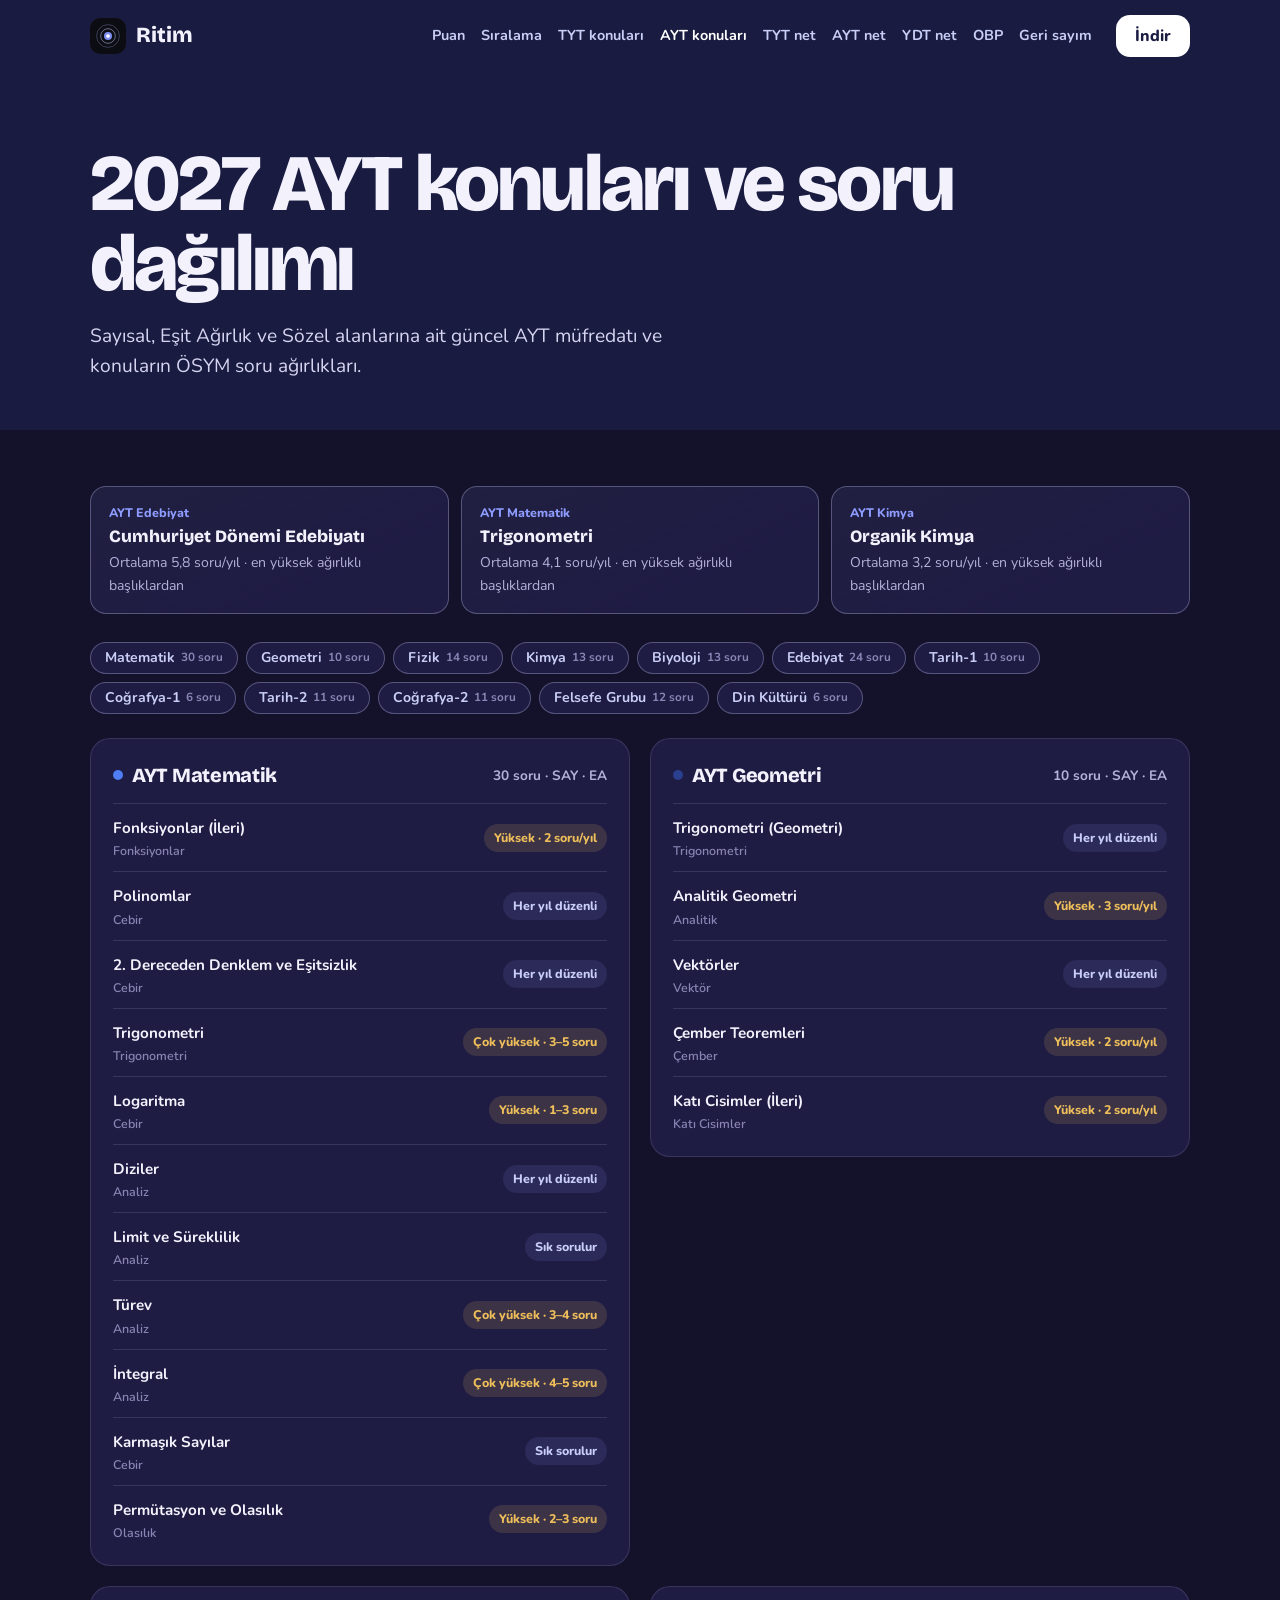
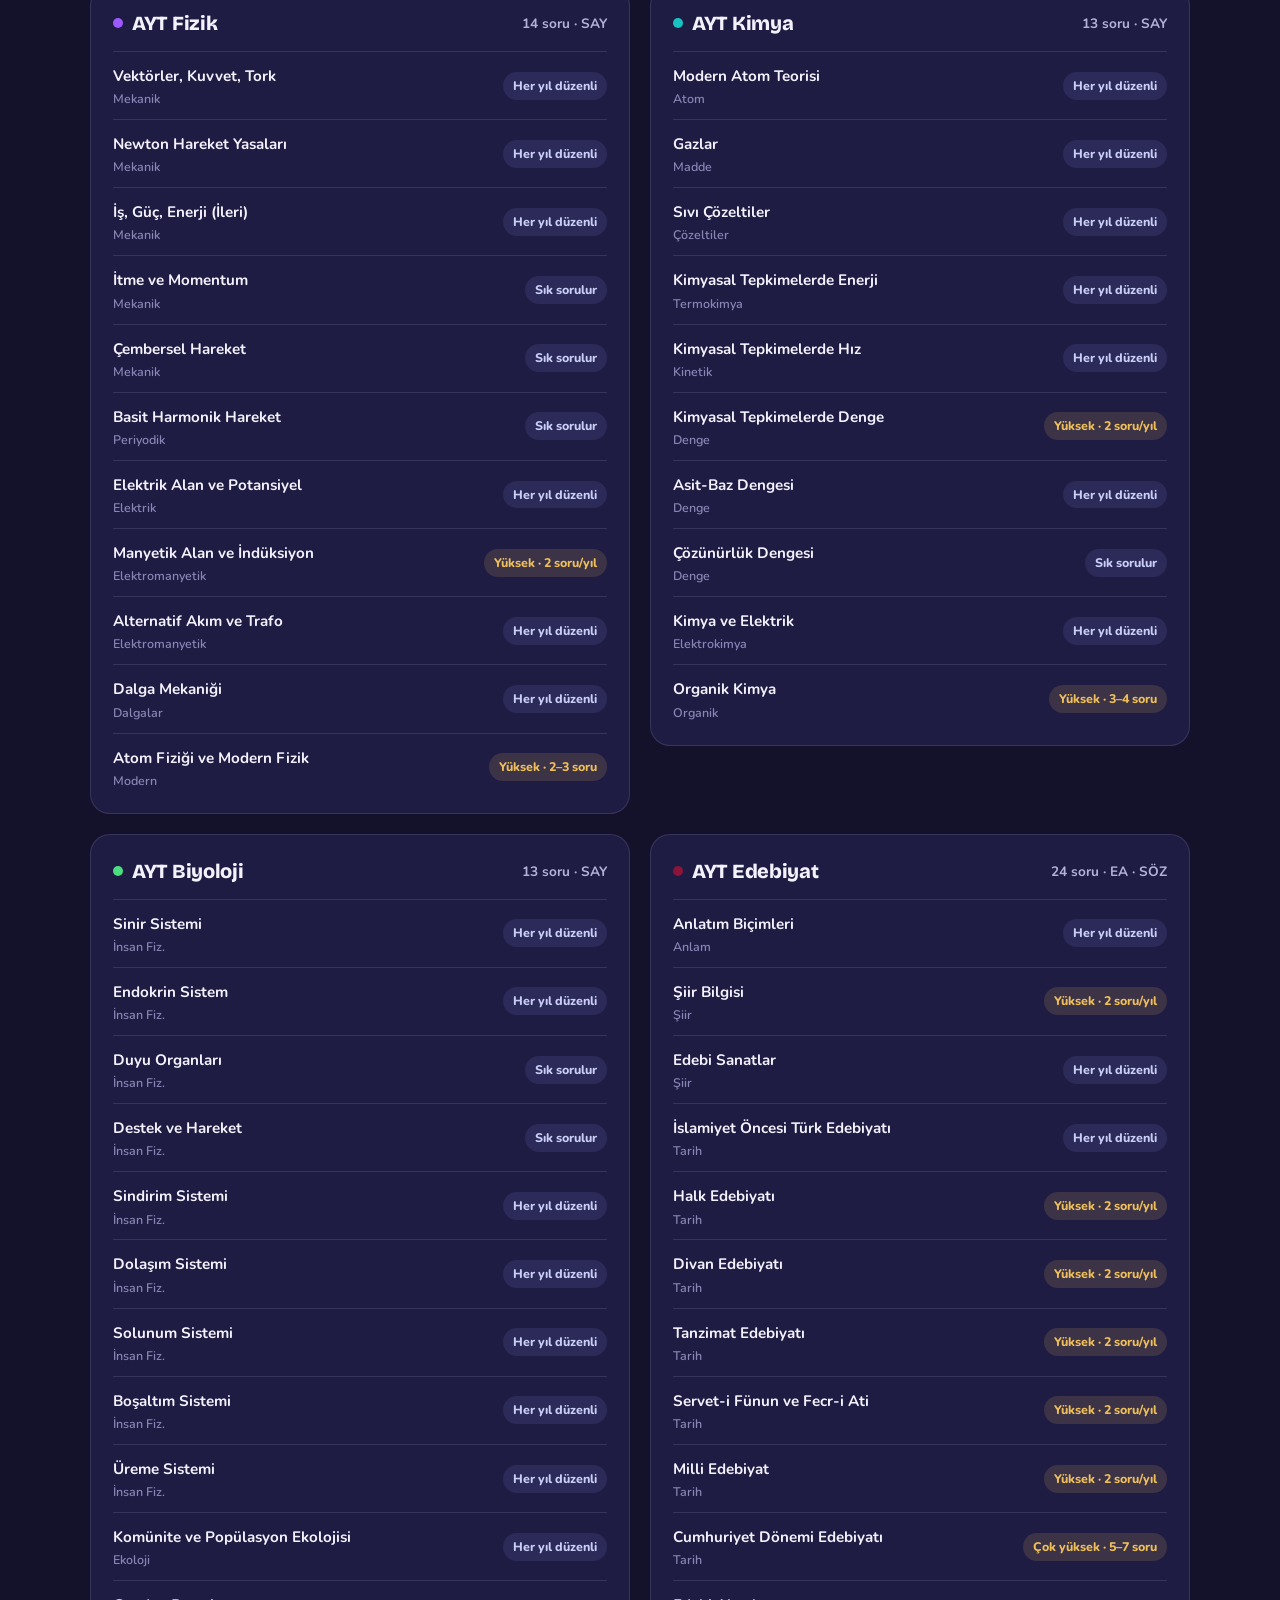
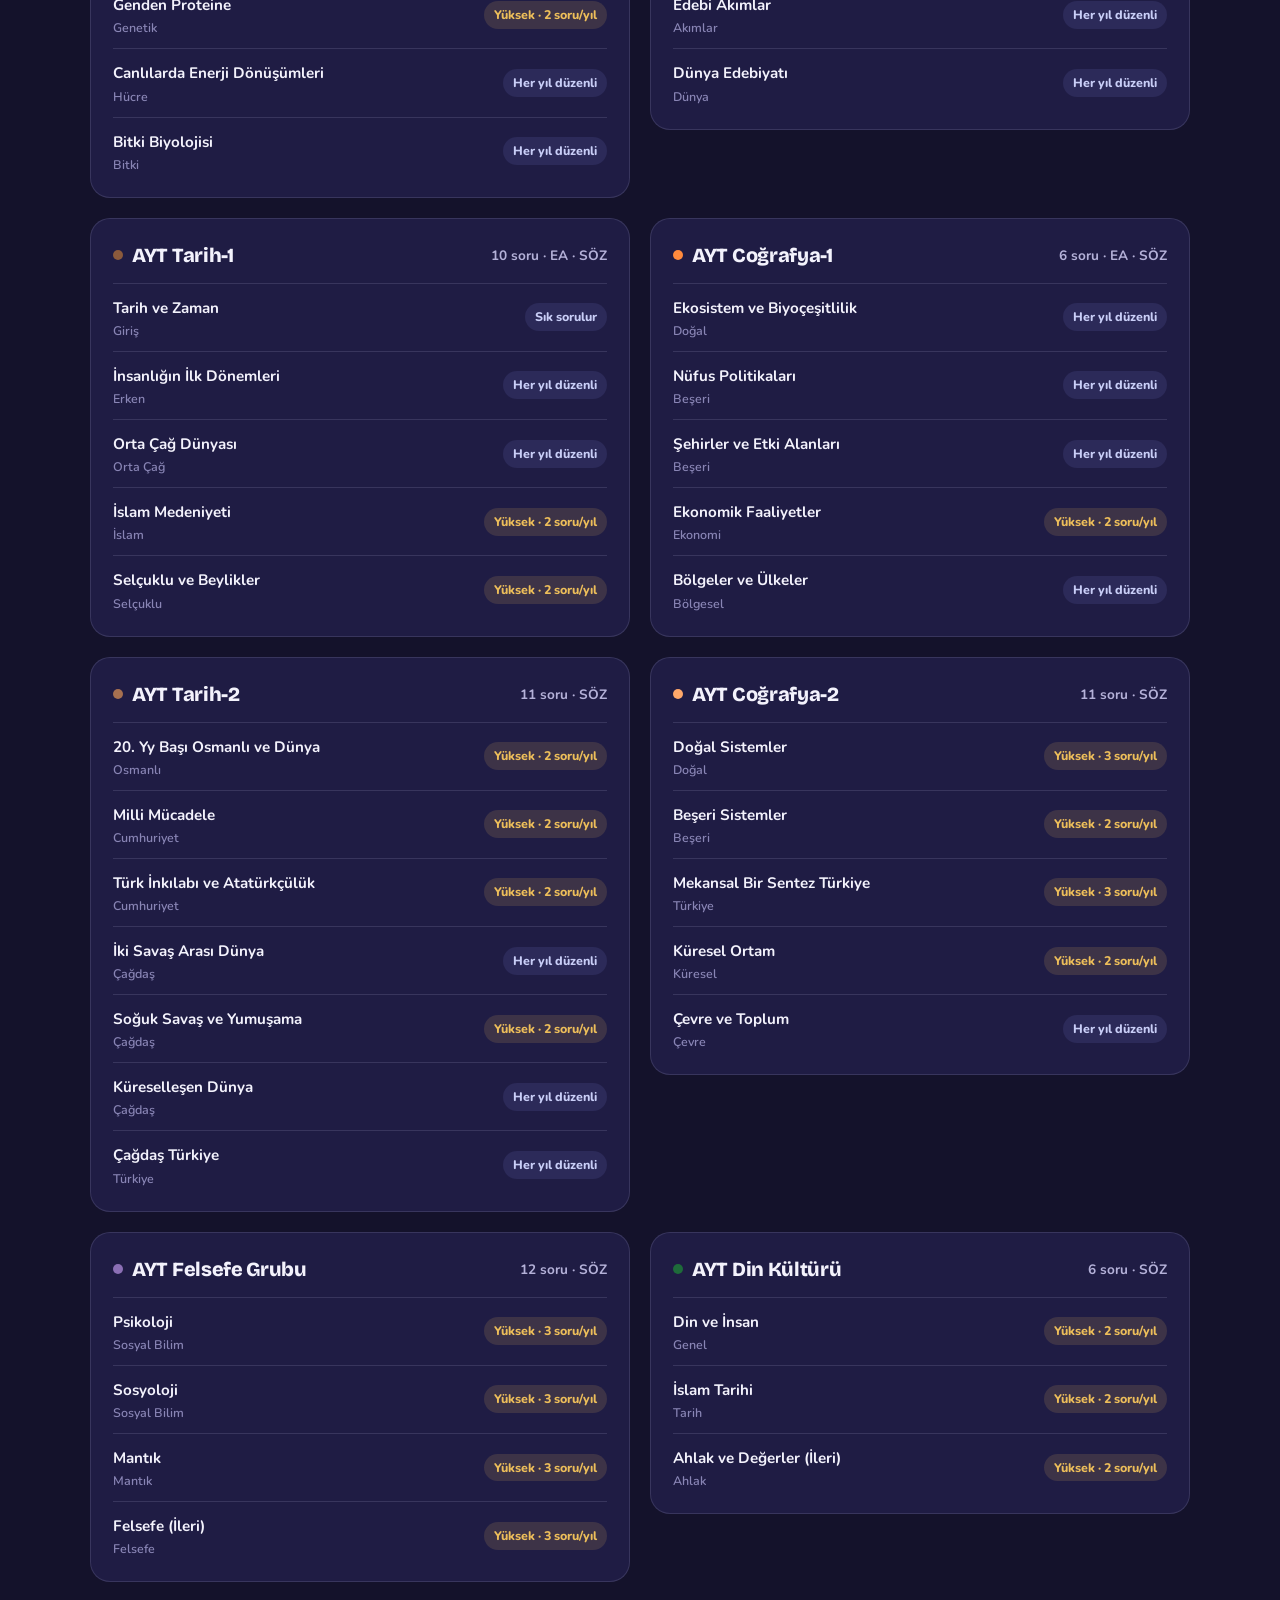
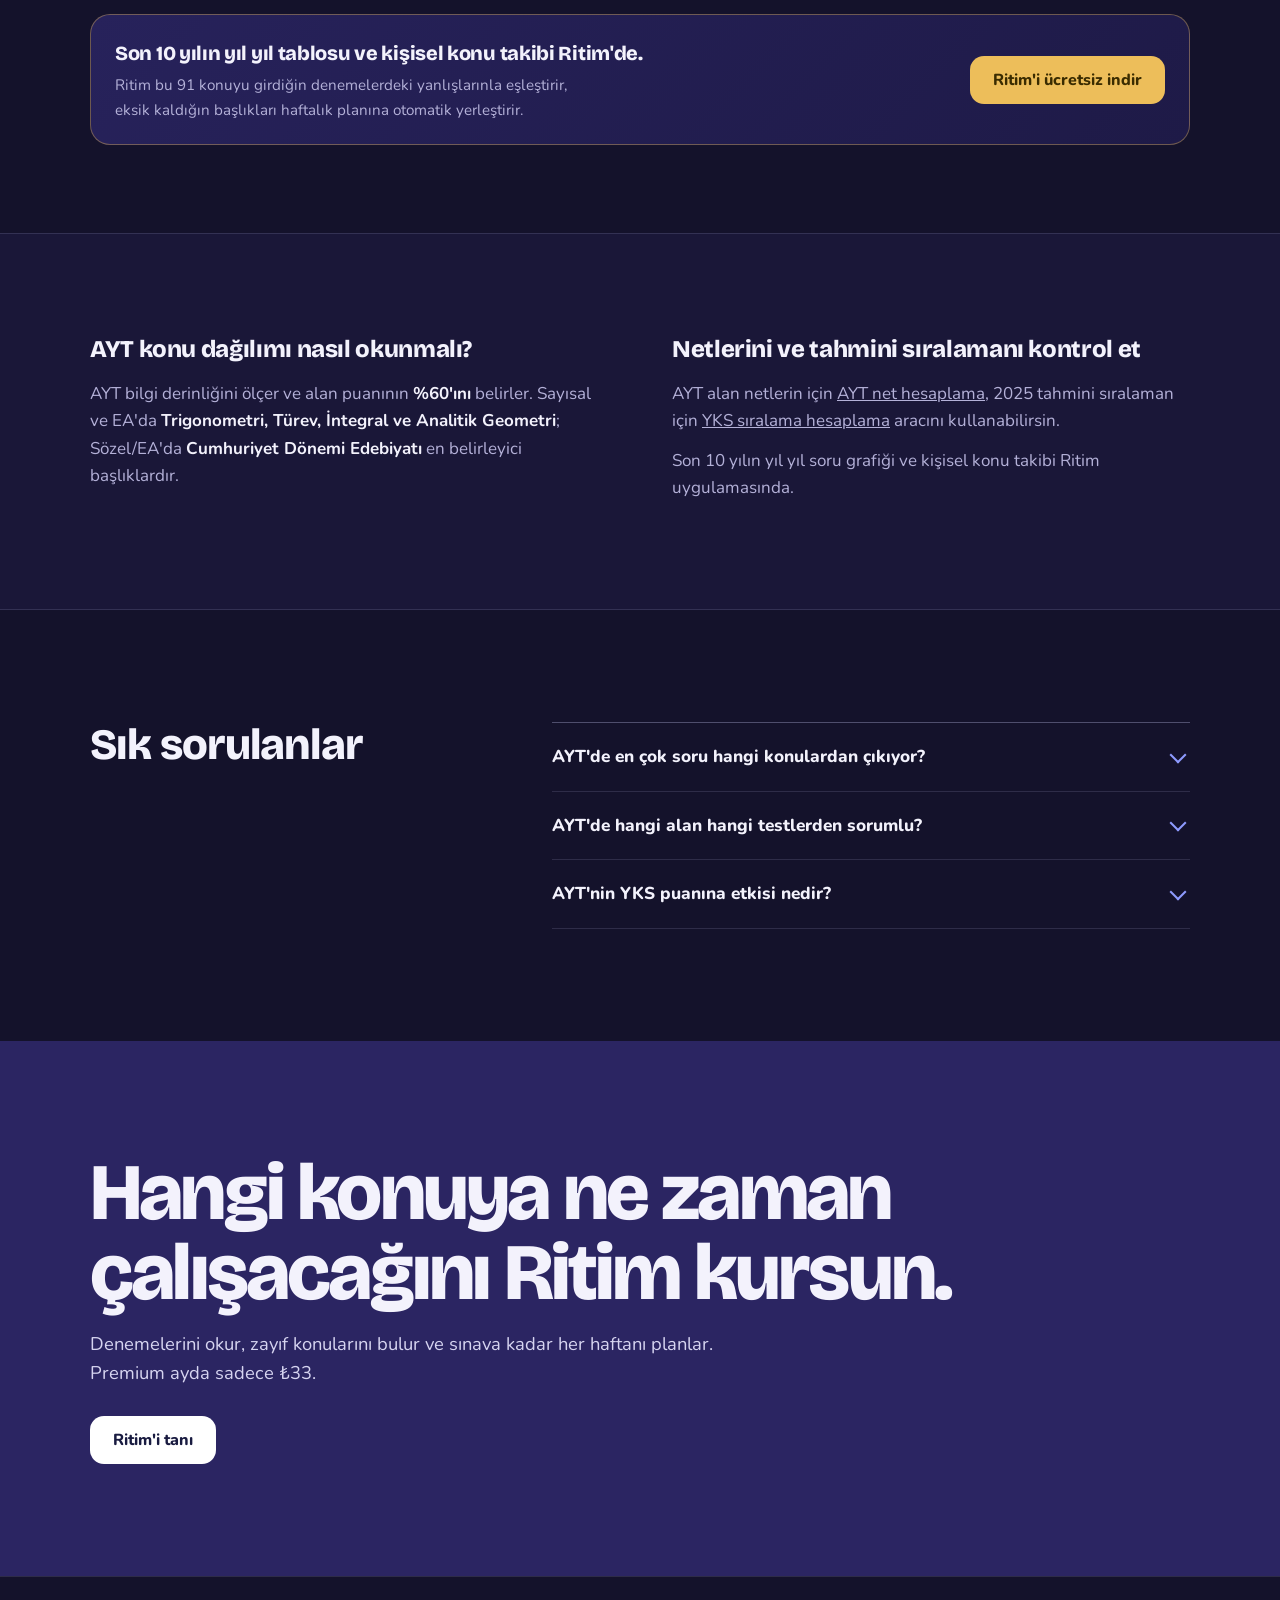
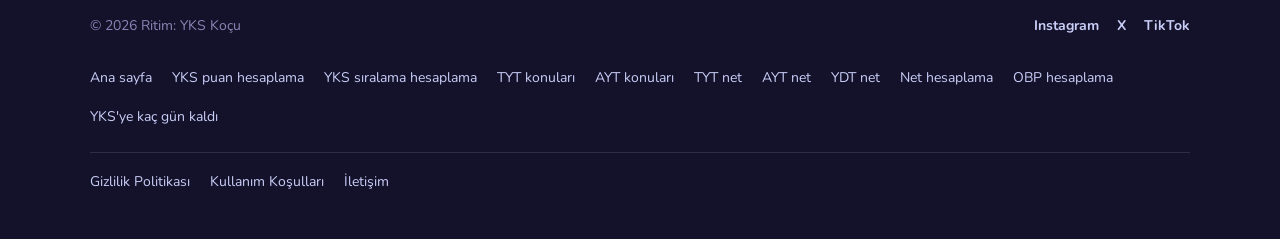
==== commit 58f8ecd7: "Website: cache-bust CSS (?v=4), 1-year free rank + app CTA, clean TYT/AYT guides, multi-tone tool bu" ====
--- a/ayt-konulari-soru-dagilimi/index.html
+++ b/ayt-konulari-soru-dagilimi/index.html
@@ -3,13 +3,13 @@
 <head>
   <meta charset="utf-8">
   <meta name="viewport" content="width=device-width, initial-scale=1">
-  <title>2027 AYT Konuları ve ÖSYM Soru Dağılımı (2018–2025) | Ritim</title>
-  <meta name="description" content="2027 YKS için tüm AYT konuları (91 konu; Sayısal, Eşit Ağırlık, Sözel) ve 2018–2025 ÖSYM soru dağılımı. Alan filtresi, en çok çıkan konular ve konu takip listesi.">
+  <title>2027 AYT Konuları ve ÖSYM Soru Ağırlıkları (SAY, EA, SÖZ) | Ritim</title>
+  <meta name="description" content="2027 YKS için Sayısal, Eşit Ağırlık ve Sözel AYT konuları ile öne çıkan yüksek ağırlıklı başlıkların sade özeti.">
   <meta name="theme-color" content="#14122B">
   <meta property="og:type" content="website">
   <meta property="og:site_name" content="Ritim">
-  <meta property="og:title" content="2027 AYT Konuları ve ÖSYM Soru Dağılımı (2018–2025)">
-  <meta property="og:description" content="2027 YKS için tüm AYT konuları (91 konu; Sayısal, Eşit Ağırlık, Sözel) ve 2018–2025 ÖSYM soru dağılımı. Alan filtresi, en çok çıkan konular ve konu takip listesi.">
+  <meta property="og:title" content="2027 AYT Konuları ve ÖSYM Soru Ağırlıkları (SAY, EA, SÖZ)">
+  <meta property="og:description" content="2027 YKS için Sayısal, Eşit Ağırlık ve Sözel AYT konuları ile öne çıkan yüksek ağırlıklı başlıkların sade özeti.">
   <meta property="og:image" content="https://ritimyks.com/assets/img/og.jpg">
   <meta property="og:url" content="https://ritimyks.com/ayt-konulari-soru-dagilimi/">
   <meta property="og:locale" content="tr_TR">
@@ -19,12 +19,12 @@
   <link rel="preconnect" href="https://fonts.googleapis.com">
   <link rel="preconnect" href="https://fonts.gstatic.com" crossorigin>
   <link href="https://fonts.googleapis.com/css2?family=Bricolage+Grotesque:opsz,wght@12..96,500..800&family=Nunito:wght@400;600;700;800&display=swap" rel="stylesheet">
-  <link rel="stylesheet" href="../assets/style.css">
+  <link rel="stylesheet" href="../assets/style.css?v=4">
   <script type="application/ld+json">{"@context": "https://schema.org", "@type": "BreadcrumbList", "itemListElement": [{"@type": "ListItem", "position": 1, "name": "Ritim", "item": "https://ritimyks.com/"}, {"@type": "ListItem", "position": 2, "name": "2027 AYT konuları ve soru dağılımı", "item": "https://ritimyks.com/ayt-konulari-soru-dagilimi/"}]}</script>
-  <script type="application/ld+json">{"@context": "https://schema.org", "@type": "FAQPage", "mainEntity": [{"@type": "Question", "name": "AYT'de en çok soru hangi konulardan çıkıyor?", "acceptedAnswer": {"@type": "Answer", "text": "Sayısal ve Eşit Ağırlık'ta AYT Matematik içinde Trigonometri (4–5 soru), Türev (3–4 soru), İntegral (4–5 soru) ve Analitik Geometri (3 soru) en büyük ağırlığa sahiptir. Fen'de Organik Kimya, Manyetik Alan ve Modern Fizik; Sözel/EA'da Cumhuriyet Dönemi Edebiyatı (5–7 soru) öne çıkar."}}, {"@type": "Question", "name": "2020 ve 2023'te Limit, Türev, İntegral neden 0 görünüyor?", "acceptedAnswer": {"@type": "Answer", "text": "2020 (pandemi) ve 2023 (deprem dönemi) sınavlarında 12. sınıf 2. dönem konuları o yıllara özel olarak sınav kapsamı dışında bırakıldı. Normal müfredat yıllarında (2018, 2019, 2021, 2022, 2024, 2025) Limit, Türev ve İntegral toplam 9–10 soru getirir."}}, {"@type": "Question", "name": "AYT'de hangi alan hangi derslerden sorumlu?", "acceptedAnswer": {"@type": "Answer", "text": "Sayısal: Matematik (40), Fizik (14), Kimya (13), Biyoloji (13). Eşit Ağırlık: Matematik (40), Edebiyat (24), Tarih-1 (10), Coğrafya-1 (6). Sözel: Edebiyat (24), Tarih-1 (10), Coğrafya-1 (6), Tarih-2 (11), Coğrafya-2 (11), Felsefe Grubu (12), Din Kültürü (6)."}}, {"@type": "Question", "name": "AYT puanının YKS yerleştirme puanına etkisi nedir?", "acceptedAnswer": {"@type": "Answer", "text": "Sayısal, Eşit Ağırlık ve Sözel yerleştirme puanlarında AYT'nin ağırlığı %60, TYT'nin ağırlığı %40'tır. Bu nedenle AYT'de yüksek ağırlıklı konuları sağlamlaştırmak sıralamayı en hızlı yükselten adımdır."}}]}</script>
+  <script type="application/ld+json">{"@context": "https://schema.org", "@type": "FAQPage", "mainEntity": [{"@type": "Question", "name": "AYT'de en çok soru hangi konulardan çıkıyor?", "acceptedAnswer": {"@type": "Answer", "text": "Sayısal ve Eşit Ağırlık'ta AYT Matematik içinde Trigonometri, Türev, İntegral ve Analitik Geometri en yüksek ağırlığa sahiptir. Fen'de Organik Kimya, Manyetik Alan ve Modern Fizik; Edebiyat'ta Cumhuriyet Dönemi Edebiyatı öne çıkar."}}, {"@type": "Question", "name": "AYT'de hangi alan hangi testlerden sorumlu?", "acceptedAnswer": {"@type": "Answer", "text": "Sayısal: Matematik (40), Fizik (14), Kimya (13), Biyoloji (13). Eşit Ağırlık: Matematik (40), Edebiyat (24), Tarih-1 (10), Coğrafya-1 (6). Sözel: Edebiyat (24), Tarih-1 (10), Coğrafya-1 (6), Tarih-2 (11), Coğrafya-2 (11), Felsefe Grubu (12), Din Kültürü (6)."}}, {"@type": "Question", "name": "AYT'nin YKS puanına etkisi nedir?", "acceptedAnswer": {"@type": "Answer", "text": "Sayısal, Eşit Ağırlık ve Sözel yerleştirme puanlarında AYT %60, TYT %40 etkilidir. Bu yüzden AYT'de yüksek ağırlıklı konuları sağlamlaştırmak sıralamayı en hızlı yükseltir."}}]}</script>
 </head>
 <body>
-  <a class="skip" href="#arac">Tabloya geç</a>
+  <a class="skip" href="#arac">Konulara geç</a>
 
   <header class="nav">
     <div class="wrap">
@@ -51,791 +51,251 @@
     <section class="calc-hero">
       <div class="wrap">
         <h1>2027 AYT konuları ve soru dağılımı</h1>
-        <p class="lead">Sayısal, Eşit Ağırlık ve Sözel alanlarına ait 91 AYT konusunun 2018–2025 YKS dönemi soru dağılımı. Alanını seç, en yüksek ağırlıklı konuları gör ve çalıştıklarını işaretle.</p>
+        <p class="lead">Sayısal, Eşit Ağırlık ve Sözel alanlarına ait güncel AYT müfredatı ve konuların ÖSYM soru ağırlıkları.</p>
       </div>
     </section>
 
     <section class="calc" id="arac" aria-label="2027 AYT konuları ve soru dağılımı">
       <div class="wrap">
-        <div class="top-topics-grid" aria-label="En çok soru çıkan konular">
-          <div class="top-topic"><small>AYT Edebiyat · 6 soru (2025)</small><b>Cumhuriyet Dönemi Edebiyatı</b><span>Son 8 yılda toplam 46 soru (ort. 5,8/yıl)</span></div>
-          <div class="top-topic"><small>AYT Matematik · 4 soru (2025)</small><b>Trigonometri</b><span>Son 8 yılda toplam 33 soru (ort. 4,1/yıl)</span></div>
-          <div class="top-topic"><small>AYT Kimya · 3 soru (2025)</small><b>Organik Kimya</b><span>Son 8 yılda toplam 26 soru (ort. 3,2/yıl)</span></div>
-          <div class="top-topic"><small>AYT Matematik · 4 soru (2025)</small><b>İntegral</b><span>Son 8 yılda toplam 25 soru (ort. 3,1/yıl)</span></div>
-          <div class="top-topic"><small>AYT Geometri · 3 soru (2025)</small><b>Analitik Geometri</b><span>Son 8 yılda toplam 24 soru (ort. 3,0/yıl)</span></div>
-          <div class="top-topic"><small>AYT Coğrafya-2 · 3 soru (2025)</small><b>Doğal Sistemler</b><span>Son 8 yılda toplam 24 soru (ort. 3,0/yıl)</span></div>
-        </div>
-
-        <div class="progress-strip" aria-live="polite">
-          <div class="progress-meta">
-            <strong id="prog-text">0 / 91 konu tamamlandı</strong>
-            <span>İşaretlediklerin bu tarayıcıda saklanır.</span>
+        <div class="top-topics-grid" aria-label="En yüksek ağırlıklı konular">
+          <div class="top-topic"><small>AYT Edebiyat</small><b>Cumhuriyet Dönemi Edebiyatı</b><span>Ortalama 5,8 soru/yıl · en yüksek ağırlıklı başlıklardan</span></div>
+          <div class="top-topic"><small>AYT Matematik</small><b>Trigonometri</b><span>Ortalama 4,1 soru/yıl · en yüksek ağırlıklı başlıklardan</span></div>
+          <div class="top-topic"><small>AYT Kimya</small><b>Organik Kimya</b><span>Ortalama 3,2 soru/yıl · en yüksek ağırlıklı başlıklardan</span></div>
+        </div>
+
+        <nav class="jump-nav" aria-label="Derslere hızlı geç">
+          <a class="jump-pill" href="#ayt-matematik">Matematik <small>30 soru</small></a>
+          <a class="jump-pill" href="#ayt-geometri">Geometri <small>10 soru</small></a>
+          <a class="jump-pill" href="#ayt-fizik">Fizik <small>14 soru</small></a>
+          <a class="jump-pill" href="#ayt-kimya">Kimya <small>13 soru</small></a>
+          <a class="jump-pill" href="#ayt-biyoloji">Biyoloji <small>13 soru</small></a>
+          <a class="jump-pill" href="#ayt-edebiyat">Edebiyat <small>24 soru</small></a>
+          <a class="jump-pill" href="#ayt-tarih1">Tarih-1 <small>10 soru</small></a>
+          <a class="jump-pill" href="#ayt-cografya1">Coğrafya-1 <small>6 soru</small></a>
+          <a class="jump-pill" href="#ayt-tarih2">Tarih-2 <small>11 soru</small></a>
+          <a class="jump-pill" href="#ayt-cografya2">Coğrafya-2 <small>11 soru</small></a>
+          <a class="jump-pill" href="#ayt-felsefe">Felsefe Grubu <small>12 soru</small></a>
+          <a class="jump-pill" href="#ayt-din">Din Kültürü <small>6 soru</small></a>
+        </nav>
+
+        <div class="guide-grid">
+          <article class="subject-card" id="ayt-matematik">
+            <div class="subject-head">
+              <h2><span class="subject-dot" style="background:#4F7DF3"></span>AYT Matematik</h2>
+              <span>30 soru · SAY · EA</span>
+            </div>
+            <ul class="topic-list">
+            <li><div><span class="t-label">Fonksiyonlar (İleri)</span><span class="t-unit">Fonksiyonlar</span></div><span class="weight-badge high">Yüksek · 2 soru/yıl</span></li>
+            <li><div><span class="t-label">Polinomlar</span><span class="t-unit">Cebir</span></div><span class="weight-badge">Her yıl düzenli</span></li>
+            <li><div><span class="t-label">2. Dereceden Denklem ve Eşitsizlik</span><span class="t-unit">Cebir</span></div><span class="weight-badge">Her yıl düzenli</span></li>
+            <li><div><span class="t-label">Trigonometri</span><span class="t-unit">Trigonometri</span></div><span class="weight-badge high">Çok yüksek · 3–5 soru</span></li>
+            <li><div><span class="t-label">Logaritma</span><span class="t-unit">Cebir</span></div><span class="weight-badge high">Yüksek · 1–3 soru</span></li>
+            <li><div><span class="t-label">Diziler</span><span class="t-unit">Analiz</span></div><span class="weight-badge">Her yıl düzenli</span></li>
+            <li><div><span class="t-label">Limit ve Süreklilik</span><span class="t-unit">Analiz</span></div><span class="weight-badge">Sık sorulur</span></li>
+            <li><div><span class="t-label">Türev</span><span class="t-unit">Analiz</span></div><span class="weight-badge high">Çok yüksek · 3–4 soru</span></li>
+            <li><div><span class="t-label">İntegral</span><span class="t-unit">Analiz</span></div><span class="weight-badge high">Çok yüksek · 4–5 soru</span></li>
+            <li><div><span class="t-label">Karmaşık Sayılar</span><span class="t-unit">Cebir</span></div><span class="weight-badge">Sık sorulur</span></li>
+            <li><div><span class="t-label">Permütasyon ve Olasılık</span><span class="t-unit">Olasılık</span></div><span class="weight-badge high">Yüksek · 2–3 soru</span></li>
+            </ul>
+          </article>
+
+          <article class="subject-card" id="ayt-geometri">
+            <div class="subject-head">
+              <h2><span class="subject-dot" style="background:#2B3F8F"></span>AYT Geometri</h2>
+              <span>10 soru · SAY · EA</span>
+            </div>
+            <ul class="topic-list">
+            <li><div><span class="t-label">Trigonometri (Geometri)</span><span class="t-unit">Trigonometri</span></div><span class="weight-badge">Her yıl düzenli</span></li>
+            <li><div><span class="t-label">Analitik Geometri</span><span class="t-unit">Analitik</span></div><span class="weight-badge high">Yüksek · 3 soru/yıl</span></li>
+            <li><div><span class="t-label">Vektörler</span><span class="t-unit">Vektör</span></div><span class="weight-badge">Her yıl düzenli</span></li>
+            <li><div><span class="t-label">Çember Teoremleri</span><span class="t-unit">Çember</span></div><span class="weight-badge high">Yüksek · 2 soru/yıl</span></li>
+            <li><div><span class="t-label">Katı Cisimler (İleri)</span><span class="t-unit">Katı Cisimler</span></div><span class="weight-badge high">Yüksek · 2 soru/yıl</span></li>
+            </ul>
+          </article>
+
+          <article class="subject-card" id="ayt-fizik">
+            <div class="subject-head">
+              <h2><span class="subject-dot" style="background:#9B59FF"></span>AYT Fizik</h2>
+              <span>14 soru · SAY</span>
+            </div>
+            <ul class="topic-list">
+            <li><div><span class="t-label">Vektörler, Kuvvet, Tork</span><span class="t-unit">Mekanik</span></div><span class="weight-badge">Her yıl düzenli</span></li>
+            <li><div><span class="t-label">Newton Hareket Yasaları</span><span class="t-unit">Mekanik</span></div><span class="weight-badge">Her yıl düzenli</span></li>
+            <li><div><span class="t-label">İş, Güç, Enerji (İleri)</span><span class="t-unit">Mekanik</span></div><span class="weight-badge">Her yıl düzenli</span></li>
+            <li><div><span class="t-label">İtme ve Momentum</span><span class="t-unit">Mekanik</span></div><span class="weight-badge">Sık sorulur</span></li>
+            <li><div><span class="t-label">Çembersel Hareket</span><span class="t-unit">Mekanik</span></div><span class="weight-badge">Sık sorulur</span></li>
+            <li><div><span class="t-label">Basit Harmonik Hareket</span><span class="t-unit">Periyodik</span></div><span class="weight-badge">Sık sorulur</span></li>
+            <li><div><span class="t-label">Elektrik Alan ve Potansiyel</span><span class="t-unit">Elektrik</span></div><span class="weight-badge">Her yıl düzenli</span></li>
+            <li><div><span class="t-label">Manyetik Alan ve İndüksiyon</span><span class="t-unit">Elektromanyetik</span></div><span class="weight-badge high">Yüksek · 2 soru/yıl</span></li>
+            <li><div><span class="t-label">Alternatif Akım ve Trafo</span><span class="t-unit">Elektromanyetik</span></div><span class="weight-badge">Her yıl düzenli</span></li>
+            <li><div><span class="t-label">Dalga Mekaniği</span><span class="t-unit">Dalgalar</span></div><span class="weight-badge">Her yıl düzenli</span></li>
+            <li><div><span class="t-label">Atom Fiziği ve Modern Fizik</span><span class="t-unit">Modern</span></div><span class="weight-badge high">Yüksek · 2–3 soru</span></li>
+            </ul>
+          </article>
+
+          <article class="subject-card" id="ayt-kimya">
+            <div class="subject-head">
+              <h2><span class="subject-dot" style="background:#16C2C2"></span>AYT Kimya</h2>
+              <span>13 soru · SAY</span>
+            </div>
+            <ul class="topic-list">
+            <li><div><span class="t-label">Modern Atom Teorisi</span><span class="t-unit">Atom</span></div><span class="weight-badge">Her yıl düzenli</span></li>
+            <li><div><span class="t-label">Gazlar</span><span class="t-unit">Madde</span></div><span class="weight-badge">Her yıl düzenli</span></li>
+            <li><div><span class="t-label">Sıvı Çözeltiler</span><span class="t-unit">Çözeltiler</span></div><span class="weight-badge">Her yıl düzenli</span></li>
+            <li><div><span class="t-label">Kimyasal Tepkimelerde Enerji</span><span class="t-unit">Termokimya</span></div><span class="weight-badge">Her yıl düzenli</span></li>
+            <li><div><span class="t-label">Kimyasal Tepkimelerde Hız</span><span class="t-unit">Kinetik</span></div><span class="weight-badge">Her yıl düzenli</span></li>
+            <li><div><span class="t-label">Kimyasal Tepkimelerde Denge</span><span class="t-unit">Denge</span></div><span class="weight-badge high">Yüksek · 2 soru/yıl</span></li>
+            <li><div><span class="t-label">Asit-Baz Dengesi</span><span class="t-unit">Denge</span></div><span class="weight-badge">Her yıl düzenli</span></li>
+            <li><div><span class="t-label">Çözünürlük Dengesi</span><span class="t-unit">Denge</span></div><span class="weight-badge">Sık sorulur</span></li>
+            <li><div><span class="t-label">Kimya ve Elektrik</span><span class="t-unit">Elektrokimya</span></div><span class="weight-badge">Her yıl düzenli</span></li>
+            <li><div><span class="t-label">Organik Kimya</span><span class="t-unit">Organik</span></div><span class="weight-badge high">Yüksek · 3–4 soru</span></li>
+            </ul>
+          </article>
+
+          <article class="subject-card" id="ayt-biyoloji">
+            <div class="subject-head">
+              <h2><span class="subject-dot" style="background:#4ADE80"></span>AYT Biyoloji</h2>
+              <span>13 soru · SAY</span>
+            </div>
+            <ul class="topic-list">
+            <li><div><span class="t-label">Sinir Sistemi</span><span class="t-unit">İnsan Fiz.</span></div><span class="weight-badge">Her yıl düzenli</span></li>
+            <li><div><span class="t-label">Endokrin Sistem</span><span class="t-unit">İnsan Fiz.</span></div><span class="weight-badge">Her yıl düzenli</span></li>
+            <li><div><span class="t-label">Duyu Organları</span><span class="t-unit">İnsan Fiz.</span></div><span class="weight-badge">Sık sorulur</span></li>
+            <li><div><span class="t-label">Destek ve Hareket</span><span class="t-unit">İnsan Fiz.</span></div><span class="weight-badge">Sık sorulur</span></li>
+            <li><div><span class="t-label">Sindirim Sistemi</span><span class="t-unit">İnsan Fiz.</span></div><span class="weight-badge">Her yıl düzenli</span></li>
+            <li><div><span class="t-label">Dolaşım Sistemi</span><span class="t-unit">İnsan Fiz.</span></div><span class="weight-badge">Her yıl düzenli</span></li>
+            <li><div><span class="t-label">Solunum Sistemi</span><span class="t-unit">İnsan Fiz.</span></div><span class="weight-badge">Her yıl düzenli</span></li>
+            <li><div><span class="t-label">Boşaltım Sistemi</span><span class="t-unit">İnsan Fiz.</span></div><span class="weight-badge">Her yıl düzenli</span></li>
+            <li><div><span class="t-label">Üreme Sistemi</span><span class="t-unit">İnsan Fiz.</span></div><span class="weight-badge">Her yıl düzenli</span></li>
+            <li><div><span class="t-label">Komünite ve Popülasyon Ekolojisi</span><span class="t-unit">Ekoloji</span></div><span class="weight-badge">Her yıl düzenli</span></li>
+            <li><div><span class="t-label">Genden Proteine</span><span class="t-unit">Genetik</span></div><span class="weight-badge high">Yüksek · 2 soru/yıl</span></li>
+            <li><div><span class="t-label">Canlılarda Enerji Dönüşümleri</span><span class="t-unit">Hücre</span></div><span class="weight-badge">Her yıl düzenli</span></li>
+            <li><div><span class="t-label">Bitki Biyolojisi</span><span class="t-unit">Bitki</span></div><span class="weight-badge">Her yıl düzenli</span></li>
+            </ul>
+          </article>
+
+          <article class="subject-card" id="ayt-edebiyat">
+            <div class="subject-head">
+              <h2><span class="subject-dot" style="background:#8B1538"></span>AYT Edebiyat</h2>
+              <span>24 soru · EA · SÖZ</span>
+            </div>
+            <ul class="topic-list">
+            <li><div><span class="t-label">Anlatım Biçimleri</span><span class="t-unit">Anlam</span></div><span class="weight-badge">Her yıl düzenli</span></li>
+            <li><div><span class="t-label">Şiir Bilgisi</span><span class="t-unit">Şiir</span></div><span class="weight-badge high">Yüksek · 2 soru/yıl</span></li>
+            <li><div><span class="t-label">Edebi Sanatlar</span><span class="t-unit">Şiir</span></div><span class="weight-badge">Her yıl düzenli</span></li>
+            <li><div><span class="t-label">İslamiyet Öncesi Türk Edebiyatı</span><span class="t-unit">Tarih</span></div><span class="weight-badge">Her yıl düzenli</span></li>
+            <li><div><span class="t-label">Halk Edebiyatı</span><span class="t-unit">Tarih</span></div><span class="weight-badge high">Yüksek · 2 soru/yıl</span></li>
+            <li><div><span class="t-label">Divan Edebiyatı</span><span class="t-unit">Tarih</span></div><span class="weight-badge high">Yüksek · 2 soru/yıl</span></li>
+            <li><div><span class="t-label">Tanzimat Edebiyatı</span><span class="t-unit">Tarih</span></div><span class="weight-badge high">Yüksek · 2 soru/yıl</span></li>
+            <li><div><span class="t-label">Servet-i Fünun ve Fecr-i Ati</span><span class="t-unit">Tarih</span></div><span class="weight-badge high">Yüksek · 2 soru/yıl</span></li>
+            <li><div><span class="t-label">Milli Edebiyat</span><span class="t-unit">Tarih</span></div><span class="weight-badge high">Yüksek · 2 soru/yıl</span></li>
+            <li><div><span class="t-label">Cumhuriyet Dönemi Edebiyatı</span><span class="t-unit">Tarih</span></div><span class="weight-badge high">Çok yüksek · 5–7 soru</span></li>
+            <li><div><span class="t-label">Edebi Akımlar</span><span class="t-unit">Akımlar</span></div><span class="weight-badge">Her yıl düzenli</span></li>
+            <li><div><span class="t-label">Dünya Edebiyatı</span><span class="t-unit">Dünya</span></div><span class="weight-badge">Her yıl düzenli</span></li>
+            </ul>
+          </article>
+
+          <article class="subject-card" id="ayt-tarih1">
+            <div class="subject-head">
+              <h2><span class="subject-dot" style="background:#8B5A3C"></span>AYT Tarih-1</h2>
+              <span>10 soru · EA · SÖZ</span>
+            </div>
+            <ul class="topic-list">
+            <li><div><span class="t-label">Tarih ve Zaman</span><span class="t-unit">Giriş</span></div><span class="weight-badge">Sık sorulur</span></li>
+            <li><div><span class="t-label">İnsanlığın İlk Dönemleri</span><span class="t-unit">Erken</span></div><span class="weight-badge">Her yıl düzenli</span></li>
+            <li><div><span class="t-label">Orta Çağ Dünyası</span><span class="t-unit">Orta Çağ</span></div><span class="weight-badge">Her yıl düzenli</span></li>
+            <li><div><span class="t-label">İslam Medeniyeti</span><span class="t-unit">İslam</span></div><span class="weight-badge high">Yüksek · 2 soru/yıl</span></li>
+            <li><div><span class="t-label">Selçuklu ve Beylikler</span><span class="t-unit">Selçuklu</span></div><span class="weight-badge high">Yüksek · 2 soru/yıl</span></li>
+            </ul>
+          </article>
+
+          <article class="subject-card" id="ayt-cografya1">
+            <div class="subject-head">
+              <h2><span class="subject-dot" style="background:#FF8A3D"></span>AYT Coğrafya-1</h2>
+              <span>6 soru · EA · SÖZ</span>
+            </div>
+            <ul class="topic-list">
+            <li><div><span class="t-label">Ekosistem ve Biyoçeşitlilik</span><span class="t-unit">Doğal</span></div><span class="weight-badge">Her yıl düzenli</span></li>
+            <li><div><span class="t-label">Nüfus Politikaları</span><span class="t-unit">Beşeri</span></div><span class="weight-badge">Her yıl düzenli</span></li>
+            <li><div><span class="t-label">Şehirler ve Etki Alanları</span><span class="t-unit">Beşeri</span></div><span class="weight-badge">Her yıl düzenli</span></li>
+            <li><div><span class="t-label">Ekonomik Faaliyetler</span><span class="t-unit">Ekonomi</span></div><span class="weight-badge high">Yüksek · 2 soru/yıl</span></li>
+            <li><div><span class="t-label">Bölgeler ve Ülkeler</span><span class="t-unit">Bölgesel</span></div><span class="weight-badge">Her yıl düzenli</span></li>
+            </ul>
+          </article>
+
+          <article class="subject-card" id="ayt-tarih2">
+            <div class="subject-head">
+              <h2><span class="subject-dot" style="background:#A67050"></span>AYT Tarih-2</h2>
+              <span>11 soru · SÖZ</span>
+            </div>
+            <ul class="topic-list">
+            <li><div><span class="t-label">20. Yy Başı Osmanlı ve Dünya</span><span class="t-unit">Osmanlı</span></div><span class="weight-badge high">Yüksek · 2 soru/yıl</span></li>
+            <li><div><span class="t-label">Milli Mücadele</span><span class="t-unit">Cumhuriyet</span></div><span class="weight-badge high">Yüksek · 2 soru/yıl</span></li>
+            <li><div><span class="t-label">Türk İnkılabı ve Atatürkçülük</span><span class="t-unit">Cumhuriyet</span></div><span class="weight-badge high">Yüksek · 2 soru/yıl</span></li>
+            <li><div><span class="t-label">İki Savaş Arası Dünya</span><span class="t-unit">Çağdaş</span></div><span class="weight-badge">Her yıl düzenli</span></li>
+            <li><div><span class="t-label">Soğuk Savaş ve Yumuşama</span><span class="t-unit">Çağdaş</span></div><span class="weight-badge high">Yüksek · 2 soru/yıl</span></li>
+            <li><div><span class="t-label">Küreselleşen Dünya</span><span class="t-unit">Çağdaş</span></div><span class="weight-badge">Her yıl düzenli</span></li>
+            <li><div><span class="t-label">Çağdaş Türkiye</span><span class="t-unit">Türkiye</span></div><span class="weight-badge">Her yıl düzenli</span></li>
+            </ul>
+          </article>
+
+          <article class="subject-card" id="ayt-cografya2">
+            <div class="subject-head">
+              <h2><span class="subject-dot" style="background:#FFA86A"></span>AYT Coğrafya-2</h2>
+              <span>11 soru · SÖZ</span>
+            </div>
+            <ul class="topic-list">
+            <li><div><span class="t-label">Doğal Sistemler</span><span class="t-unit">Doğal</span></div><span class="weight-badge high">Yüksek · 3 soru/yıl</span></li>
+            <li><div><span class="t-label">Beşeri Sistemler</span><span class="t-unit">Beşeri</span></div><span class="weight-badge high">Yüksek · 2 soru/yıl</span></li>
+            <li><div><span class="t-label">Mekansal Bir Sentez Türkiye</span><span class="t-unit">Türkiye</span></div><span class="weight-badge high">Yüksek · 3 soru/yıl</span></li>
+            <li><div><span class="t-label">Küresel Ortam</span><span class="t-unit">Küresel</span></div><span class="weight-badge high">Yüksek · 2 soru/yıl</span></li>
+            <li><div><span class="t-label">Çevre ve Toplum</span><span class="t-unit">Çevre</span></div><span class="weight-badge">Her yıl düzenli</span></li>
+            </ul>
+          </article>
+
+          <article class="subject-card" id="ayt-felsefe">
+            <div class="subject-head">
+              <h2><span class="subject-dot" style="background:#8B6FB5"></span>AYT Felsefe Grubu</h2>
+              <span>12 soru · SÖZ</span>
+            </div>
+            <ul class="topic-list">
+            <li><div><span class="t-label">Psikoloji</span><span class="t-unit">Sosyal Bilim</span></div><span class="weight-badge high">Yüksek · 3 soru/yıl</span></li>
+            <li><div><span class="t-label">Sosyoloji</span><span class="t-unit">Sosyal Bilim</span></div><span class="weight-badge high">Yüksek · 3 soru/yıl</span></li>
+            <li><div><span class="t-label">Mantık</span><span class="t-unit">Mantık</span></div><span class="weight-badge high">Yüksek · 3 soru/yıl</span></li>
+            <li><div><span class="t-label">Felsefe (İleri)</span><span class="t-unit">Felsefe</span></div><span class="weight-badge high">Yüksek · 3 soru/yıl</span></li>
+            </ul>
+          </article>
+
+          <article class="subject-card" id="ayt-din">
+            <div class="subject-head">
+              <h2><span class="subject-dot" style="background:#1E6B3A"></span>AYT Din Kültürü</h2>
+              <span>6 soru · SÖZ</span>
+            </div>
+            <ul class="topic-list">
+            <li><div><span class="t-label">Din ve İnsan</span><span class="t-unit">Genel</span></div><span class="weight-badge high">Yüksek · 2 soru/yıl</span></li>
+            <li><div><span class="t-label">İslam Tarihi</span><span class="t-unit">Tarih</span></div><span class="weight-badge high">Yüksek · 2 soru/yıl</span></li>
+            <li><div><span class="t-label">Ahlak ve Değerler (İleri)</span><span class="t-unit">Ahlak</span></div><span class="weight-badge high">Yüksek · 2 soru/yıl</span></li>
+            </ul>
+          </article>
+        </div>
+
+        <div class="app-banner">
+          <div>
+            <h3>Son 10 yılın yıl yıl tablosu ve kişisel konu takibi Ritim'de.</h3>
+            <p>Ritim bu 91 konuyu girdiğin denemelerdeki yanlışlarınla eşleştirir, eksik kaldığın başlıkları haftalık planına otomatik yerleştirir.</p>
           </div>
-          <div class="progress-track" aria-hidden="true"><div class="progress-fill" id="prog-fill"></div></div>
-          <button type="button" class="btn btn-ghost" id="prog-reset" style="min-height:40px; padding:0 14px; font-size:.88rem;">Sıfırla</button>
-        </div>
-
-        <div class="topic-controls">
-          <div class="control-bar">
-            <input type="search" id="topic-search" name="topic-search" class="search-input" placeholder="Konu veya ders ara… (örn. Türev, Trigonometri)" aria-label="Konu ara">
-            <div class="chip-row" aria-label="Sıralama">
-              <button type="button" class="chip active" id="sort-default" data-sort="order">Müfredat sırası</button>
-              <button type="button" class="chip" id="sort-freq" data-sort="freq">En çok çıkanlar</button>
-            </div>
-          </div>
-          <div class="chip-row" aria-label="Alana göre filtrele" id="track-chips">
-            <button type="button" class="chip active" data-track="all">Tüm alanlar</button>
-            <button type="button" class="chip" data-track="say">Sayısal (SAY)</button>
-            <button type="button" class="chip" data-track="ea">Eşit Ağırlık (EA)</button>
-            <button type="button" class="chip" data-track="soz">Sözel (SÖZ)</button>
-          </div>
-          <div class="chip-row" aria-label="Derse göre filtrele" id="subj-chips">
-          <button type="button" class="chip active" data-subj="all">Tümü <small>91</small></button>
-          <button type="button" class="chip" data-subj="ayt-matematik">Matematik <small>11</small></button>
-          <button type="button" class="chip" data-subj="ayt-geometri">Geometri <small>5</small></button>
-          <button type="button" class="chip" data-subj="ayt-fizik">Fizik <small>11</small></button>
-          <button type="button" class="chip" data-subj="ayt-kimya">Kimya <small>10</small></button>
-          <button type="button" class="chip" data-subj="ayt-biyoloji">Biyoloji <small>13</small></button>
-          <button type="button" class="chip" data-subj="ayt-edebiyat">Edebiyat <small>12</small></button>
-          <button type="button" class="chip" data-subj="ayt-tarih1">Tarih-1 <small>5</small></button>
-          <button type="button" class="chip" data-subj="ayt-cografya1">Coğrafya-1 <small>5</small></button>
-          <button type="button" class="chip" data-subj="ayt-tarih2">Tarih-2 <small>7</small></button>
-          <button type="button" class="chip" data-subj="ayt-cografya2">Coğrafya-2 <small>5</small></button>
-          <button type="button" class="chip" data-subj="ayt-felsefe">Felsefe Grubu <small>4</small></button>
-          <button type="button" class="chip" data-subj="ayt-din">Din Kültürü <small>3</small></button>
-          </div>
-        </div>
-
-        <div id="subjects-container">
-      <section class="subject-block" data-subject="ayt-matematik" data-tracks="say,ea">
-        <div class="subject-head">
-          <h2><span class="subject-dot" style="background:#4F7DF3"></span>AYT Matematik</h2>
-          <span>30 soru · 11 konu</span>
-        </div>
-        <div class="topic-table-wrap">
-          <table class="topic-table">
-            <thead><tr><th class="t-check" title="Çalıştım">✓</th><th class="t-name">Konu</th><th>18</th><th>19</th><th>20</th><th>21</th><th>22</th><th>23</th><th>24</th><th>25</th><th style="text-align:right">Toplam</th></tr></thead>
-            <tbody>
-            <tr class="topic-row hot" data-id="ayt-mat-fonksiyon" data-name="fonksiyonlar (i̇leri) fonksiyonlar ayt matematik" data-order="0" data-total="16">
-              <td class="t-check"><input type="checkbox" id="chk-ayt-mat-fonksiyon" name="chk-ayt-mat-fonksiyon" aria-label="Fonksiyonlar (İleri) çalışıldı"></td>
-              <td class="t-name"><b>Fonksiyonlar (İleri)</b><small>Fonksiyonlar</small></td>
-              <td class="">2</td><td class="">2</td><td class="">2</td><td class="">2</td><td class="">2</td><td class="">2</td><td class="">2</td><td class="">2</td>
-              <td class="t-total"><span class="freq-bar" aria-hidden="true"><i style="width:48%"></i></span>16</td>
-            </tr>
-            <tr class="topic-row" data-id="ayt-mat-polinom" data-name="polinomlar cebir ayt matematik" data-order="1" data-total="10">
-              <td class="t-check"><input type="checkbox" id="chk-ayt-mat-polinom" name="chk-ayt-mat-polinom" aria-label="Polinomlar çalışıldı"></td>
-              <td class="t-name"><b>Polinomlar</b><small>Cebir</small></td>
-              <td class="">1</td><td class="">2</td><td class="">2</td><td class="">1</td><td class="">1</td><td class="">2</td><td class="t-zero">·</td><td class="">1</td>
-              <td class="t-total"><span class="freq-bar" aria-hidden="true"><i style="width:30%"></i></span>10</td>
-            </tr>
-            <tr class="topic-row" data-id="ayt-mat-2dereceden" data-name="2. dereceden denklem ve eşitsizlik cebir ayt matematik" data-order="2" data-total="10">
-              <td class="t-check"><input type="checkbox" id="chk-ayt-mat-2dereceden" name="chk-ayt-mat-2dereceden" aria-label="2. Dereceden Denklem ve Eşitsizlik çalışıldı"></td>
-              <td class="t-name"><b>2. Dereceden Denklem ve Eşitsizlik</b><small>Cebir</small></td>
-              <td class="">1</td><td class="t-zero">·</td><td class="">1</td><td class="">1</td><td class="">2</td><td class="">2</td><td class="">1</td><td class="">2</td>
-              <td class="t-total"><span class="freq-bar" aria-hidden="true"><i style="width:30%"></i></span>10</td>
-            </tr>
-            <tr class="topic-row hot" data-id="ayt-mat-trigonometri" data-name="trigonometri trigonometri ayt matematik" data-order="3" data-total="33">
-              <td class="t-check"><input type="checkbox" id="chk-ayt-mat-trigonometri" name="chk-ayt-mat-trigonometri" aria-label="Trigonometri çalışıldı"></td>
-              <td class="t-name"><b>Trigonometri</b><small>Trigonometri</small></td>
-              <td class="t-hi">3</td><td class="t-hi">3</td><td class="t-hi">4</td><td class="t-hi">5</td><td class="t-hi">4</td><td class="t-hi">5</td><td class="t-hi">5</td><td class="t-hi">4</td>
-              <td class="t-total"><span class="freq-bar" aria-hidden="true"><i style="width:100%"></i></span>33</td>
-            </tr>
-            <tr class="topic-row hot" data-id="ayt-mat-logaritma" data-name="logaritma cebir ayt matematik" data-order="4" data-total="17">
-              <td class="t-check"><input type="checkbox" id="chk-ayt-mat-logaritma" name="chk-ayt-mat-logaritma" aria-label="Logaritma çalışıldı"></td>
-              <td class="t-name"><b>Logaritma</b><small>Cebir</small></td>
-              <td class="">2</td><td class="t-hi">3</td><td class="t-hi">3</td><td class="">1</td><td class="">2</td><td class="t-hi">3</td><td class="">1</td><td class="">2</td>
-              <td class="t-total"><span class="freq-bar" aria-hidden="true"><i style="width:52%"></i></span>17</td>
-            </tr>
-            <tr class="topic-row" data-id="ayt-mat-diziler" data-name="diziler analiz ayt matematik" data-order="5" data-total="10">
-              <td class="t-check"><input type="checkbox" id="chk-ayt-mat-diziler" name="chk-ayt-mat-diziler" aria-label="Diziler çalışıldı"></td>
-              <td class="t-name"><b>Diziler</b><small>Analiz</small></td>
-              <td class="">1</td><td class="">1</td><td class="">2</td><td class="">1</td><td class="">1</td><td class="">2</td><td class="">1</td><td class="">1</td>
-              <td class="t-total"><span class="freq-bar" aria-hidden="true"><i style="width:30%"></i></span>10</td>
-            </tr>
-            <tr class="topic-row" data-id="ayt-mat-limit" data-name="limit ve süreklilik analiz ayt matematik" data-order="6" data-total="12">
-              <td class="t-check"><input type="checkbox" id="chk-ayt-mat-limit" name="chk-ayt-mat-limit" aria-label="Limit ve Süreklilik çalışıldı"></td>
-              <td class="t-name"><b>Limit ve Süreklilik</b><small>Analiz</small></td>
-              <td class="">2</td><td class="">2</td><td class="t-zero">·</td><td class="">2</td><td class="">2</td><td class="t-zero">·</td><td class="">2</td><td class="">2</td>
-              <td class="t-total"><span class="freq-bar" aria-hidden="true"><i style="width:36%"></i></span>12</td>
-            </tr>
-            <tr class="topic-row hot" data-id="ayt-mat-turev" data-name="türev analiz ayt matematik" data-order="7" data-total="22">
-              <td class="t-check"><input type="checkbox" id="chk-ayt-mat-turev" name="chk-ayt-mat-turev" aria-label="Türev çalışıldı"></td>
-              <td class="t-name"><b>Türev</b><small>Analiz</small></td>
-              <td class="t-hi">4</td><td class="t-hi">4</td><td class="t-zero">·</td><td class="t-hi">3</td><td class="t-hi">4</td><td class="t-zero">·</td><td class="t-hi">3</td><td class="t-hi">4</td>
-              <td class="t-total"><span class="freq-bar" aria-hidden="true"><i style="width:67%"></i></span>22</td>
-            </tr>
-            <tr class="topic-row hot" data-id="ayt-mat-integral" data-name="i̇ntegral analiz ayt matematik" data-order="8" data-total="25">
-              <td class="t-check"><input type="checkbox" id="chk-ayt-mat-integral" name="chk-ayt-mat-integral" aria-label="İntegral çalışıldı"></td>
-              <td class="t-name"><b>İntegral</b><small>Analiz</small></td>
-              <td class="t-hi">4</td><td class="t-hi">4</td><td class="t-zero">·</td><td class="t-hi">4</td><td class="t-hi">4</td><td class="t-zero">·</td><td class="t-hi">5</td><td class="t-hi">4</td>
-              <td class="t-total"><span class="freq-bar" aria-hidden="true"><i style="width:76%"></i></span>25</td>
-            </tr>
-            <tr class="topic-row" data-id="ayt-mat-karmasik" data-name="karmaşık sayılar cebir ayt matematik" data-order="9" data-total="5">
-              <td class="t-check"><input type="checkbox" id="chk-ayt-mat-karmasik" name="chk-ayt-mat-karmasik" aria-label="Karmaşık Sayılar çalışıldı"></td>
-              <td class="t-name"><b>Karmaşık Sayılar</b><small>Cebir</small></td>
-              <td class="">1</td><td class="">1</td><td class="">2</td><td class="t-zero">·</td><td class="t-zero">·</td><td class="t-zero">·</td><td class="t-zero">·</td><td class="">1</td>
-              <td class="t-total"><span class="freq-bar" aria-hidden="true"><i style="width:15%"></i></span>5</td>
-            </tr>
-            <tr class="topic-row hot" data-id="ayt-mat-permutasyon-olasilik" data-name="permütasyon ve olasılık olasılık ayt matematik" data-order="10" data-total="21">
-              <td class="t-check"><input type="checkbox" id="chk-ayt-mat-permutasyon-olasilik" name="chk-ayt-mat-permutasyon-olasilik" aria-label="Permütasyon ve Olasılık çalışıldı"></td>
-              <td class="t-name"><b>Permütasyon ve Olasılık</b><small>Olasılık</small></td>
-              <td class="">2</td><td class="">2</td><td class="t-hi">3</td><td class="">2</td><td class="t-hi">3</td><td class="t-hi">3</td><td class="t-hi">3</td><td class="t-hi">3</td>
-              <td class="t-total"><span class="freq-bar" aria-hidden="true"><i style="width:64%"></i></span>21</td>
-            </tr>
-            </tbody>
-          </table>
-        </div>
-      </section>
-
-      <section class="subject-block" data-subject="ayt-geometri" data-tracks="say,ea">
-        <div class="subject-head">
-          <h2><span class="subject-dot" style="background:#2B3F8F"></span>AYT Geometri</h2>
-          <span>10 soru · 5 konu</span>
-        </div>
-        <div class="topic-table-wrap">
-          <table class="topic-table">
-            <thead><tr><th class="t-check" title="Çalıştım">✓</th><th class="t-name">Konu</th><th>18</th><th>19</th><th>20</th><th>21</th><th>22</th><th>23</th><th>24</th><th>25</th><th style="text-align:right">Toplam</th></tr></thead>
-            <tbody>
-            <tr class="topic-row" data-id="ayt-geo-trigonometri" data-name="trigonometri (geometri) trigonometri ayt geometri" data-order="0" data-total="8">
-              <td class="t-check"><input type="checkbox" id="chk-ayt-geo-trigonometri" name="chk-ayt-geo-trigonometri" aria-label="Trigonometri (Geometri) çalışıldı"></td>
-              <td class="t-name"><b>Trigonometri (Geometri)</b><small>Trigonometri</small></td>
-              <td class="">1</td><td class="">1</td><td class="">1</td><td class="">1</td><td class="">1</td><td class="">1</td><td class="">1</td><td class="">1</td>
-              <td class="t-total"><span class="freq-bar" aria-hidden="true"><i style="width:33%"></i></span>8</td>
-            </tr>
-            <tr class="topic-row hot" data-id="ayt-geo-analitik" data-name="analitik geometri analitik ayt geometri" data-order="1" data-total="24">
-              <td class="t-check"><input type="checkbox" id="chk-ayt-geo-analitik" name="chk-ayt-geo-analitik" aria-label="Analitik Geometri çalışıldı"></td>
-              <td class="t-name"><b>Analitik Geometri</b><small>Analitik</small></td>
-              <td class="t-hi">3</td><td class="t-hi">3</td><td class="t-hi">3</td><td class="t-hi">3</td><td class="t-hi">3</td><td class="t-hi">3</td><td class="t-hi">3</td><td class="t-hi">3</td>
-              <td class="t-total"><span class="freq-bar" aria-hidden="true"><i style="width:100%"></i></span>24</td>
-            </tr>
-            <tr class="topic-row" data-id="ayt-geo-vektorler" data-name="vektörler vektör ayt geometri" data-order="2" data-total="8">
-              <td class="t-check"><input type="checkbox" id="chk-ayt-geo-vektorler" name="chk-ayt-geo-vektorler" aria-label="Vektörler çalışıldı"></td>
-              <td class="t-name"><b>Vektörler</b><small>Vektör</small></td>
-              <td class="">1</td><td class="">1</td><td class="">1</td><td class="">1</td><td class="">1</td><td class="">1</td><td class="">1</td><td class="">1</td>
-              <td class="t-total"><span class="freq-bar" aria-hidden="true"><i style="width:33%"></i></span>8</td>
-            </tr>
-            <tr class="topic-row hot" data-id="ayt-geo-cember-teoremleri" data-name="çember teoremleri çember ayt geometri" data-order="3" data-total="16">
-              <td class="t-check"><input type="checkbox" id="chk-ayt-geo-cember-teoremleri" name="chk-ayt-geo-cember-teoremleri" aria-label="Çember Teoremleri çalışıldı"></td>
-              <td class="t-name"><b>Çember Teoremleri</b><small>Çember</small></td>
-              <td class="">2</td><td class="">2</td><td class="">2</td><td class="">2</td><td class="">2</td><td class="">2</td><td class="">2</td><td class="">2</td>
-              <td class="t-total"><span class="freq-bar" aria-hidden="true"><i style="width:67%"></i></span>16</td>
-            </tr>
-            <tr class="topic-row hot" data-id="ayt-geo-katiC-cisimler" data-name="katı cisimler (i̇leri) katı cisimler ayt geometri" data-order="4" data-total="16">
-              <td class="t-check"><input type="checkbox" id="chk-ayt-geo-katiC-cisimler" name="chk-ayt-geo-katiC-cisimler" aria-label="Katı Cisimler (İleri) çalışıldı"></td>
-              <td class="t-name"><b>Katı Cisimler (İleri)</b><small>Katı Cisimler</small></td>
-              <td class="">2</td><td class="">2</td><td class="">2</td><td class="">2</td><td class="">2</td><td class="">2</td><td class="">2</td><td class="">2</td>
-              <td class="t-total"><span class="freq-bar" aria-hidden="true"><i style="width:67%"></i></span>16</td>
-            </tr>
-            </tbody>
-          </table>
-        </div>
-      </section>
-
-      <section class="subject-block" data-subject="ayt-fizik" data-tracks="say">
-        <div class="subject-head">
-          <h2><span class="subject-dot" style="background:#9B59FF"></span>AYT Fizik</h2>
-          <span>14 soru · 11 konu</span>
-        </div>
-        <div class="topic-table-wrap">
-          <table class="topic-table">
-            <thead><tr><th class="t-check" title="Çalıştım">✓</th><th class="t-name">Konu</th><th>18</th><th>19</th><th>20</th><th>21</th><th>22</th><th>23</th><th>24</th><th>25</th><th style="text-align:right">Toplam</th></tr></thead>
-            <tbody>
-            <tr class="topic-row" data-id="ayt-fiz-vektorler-tork" data-name="vektörler, kuvvet, tork mekanik ayt fizik" data-order="0" data-total="13">
-              <td class="t-check"><input type="checkbox" id="chk-ayt-fiz-vektorler-tork" name="chk-ayt-fiz-vektorler-tork" aria-label="Vektörler, Kuvvet, Tork çalışıldı"></td>
-              <td class="t-name"><b>Vektörler, Kuvvet, Tork</b><small>Mekanik</small></td>
-              <td class="">2</td><td class="">1</td><td class="">2</td><td class="">2</td><td class="">1</td><td class="">2</td><td class="">2</td><td class="">1</td>
-              <td class="t-total"><span class="freq-bar" aria-hidden="true"><i style="width:76%"></i></span>13</td>
-            </tr>
-            <tr class="topic-row" data-id="ayt-fiz-newton" data-name="newton hareket yasaları mekanik ayt fizik" data-order="1" data-total="11">
-              <td class="t-check"><input type="checkbox" id="chk-ayt-fiz-newton" name="chk-ayt-fiz-newton" aria-label="Newton Hareket Yasaları çalışıldı"></td>
-              <td class="t-name"><b>Newton Hareket Yasaları</b><small>Mekanik</small></td>
-              <td class="">1</td><td class="">2</td><td class="">1</td><td class="">1</td><td class="">2</td><td class="">1</td><td class="">1</td><td class="">2</td>
-              <td class="t-total"><span class="freq-bar" aria-hidden="true"><i style="width:65%"></i></span>11</td>
-            </tr>
-            <tr class="topic-row" data-id="ayt-fiz-is-enerji" data-name="i̇ş, güç, enerji (i̇leri) mekanik ayt fizik" data-order="2" data-total="10">
-              <td class="t-check"><input type="checkbox" id="chk-ayt-fiz-is-enerji" name="chk-ayt-fiz-is-enerji" aria-label="İş, Güç, Enerji (İleri) çalışıldı"></td>
-              <td class="t-name"><b>İş, Güç, Enerji (İleri)</b><small>Mekanik</small></td>
-              <td class="">1</td><td class="">1</td><td class="">1</td><td class="">2</td><td class="">1</td><td class="">1</td><td class="">2</td><td class="">1</td>
-              <td class="t-total"><span class="freq-bar" aria-hidden="true"><i style="width:59%"></i></span>10</td>
-            </tr>
-            <tr class="topic-row" data-id="ayt-fiz-itme-momentum" data-name="i̇tme ve momentum mekanik ayt fizik" data-order="3" data-total="6">
-              <td class="t-check"><input type="checkbox" id="chk-ayt-fiz-itme-momentum" name="chk-ayt-fiz-itme-momentum" aria-label="İtme ve Momentum çalışıldı"></td>
-              <td class="t-name"><b>İtme ve Momentum</b><small>Mekanik</small></td>
-              <td class="">1</td><td class="">1</td><td class="t-zero">·</td><td class="">1</td><td class="">1</td><td class="t-zero">·</td><td class="">1</td><td class="">1</td>
-              <td class="t-total"><span class="freq-bar" aria-hidden="true"><i style="width:35%"></i></span>6</td>
-            </tr>
-            <tr class="topic-row" data-id="ayt-fiz-cembersel" data-name="çembersel hareket mekanik ayt fizik" data-order="4" data-total="5">
-              <td class="t-check"><input type="checkbox" id="chk-ayt-fiz-cembersel" name="chk-ayt-fiz-cembersel" aria-label="Çembersel Hareket çalışıldı"></td>
-              <td class="t-name"><b>Çembersel Hareket</b><small>Mekanik</small></td>
-              <td class="">1</td><td class="t-zero">·</td><td class="">1</td><td class="">1</td><td class="t-zero">·</td><td class="">1</td><td class="">1</td><td class="t-zero">·</td>
-              <td class="t-total"><span class="freq-bar" aria-hidden="true"><i style="width:29%"></i></span>5</td>
-            </tr>
-            <tr class="topic-row" data-id="ayt-fiz-bhh" data-name="basit harmonik hareket periyodik ayt fizik" data-order="5" data-total="5">
-              <td class="t-check"><input type="checkbox" id="chk-ayt-fiz-bhh" name="chk-ayt-fiz-bhh" aria-label="Basit Harmonik Hareket çalışıldı"></td>
-              <td class="t-name"><b>Basit Harmonik Hareket</b><small>Periyodik</small></td>
-              <td class="t-zero">·</td><td class="">1</td><td class="">1</td><td class="t-zero">·</td><td class="">1</td><td class="">1</td><td class="t-zero">·</td><td class="">1</td>
-              <td class="t-total"><span class="freq-bar" aria-hidden="true"><i style="width:29%"></i></span>5</td>
-            </tr>
-            <tr class="topic-row" data-id="ayt-fiz-elektrik-alan" data-name="elektrik alan ve potansiyel elektrik ayt fizik" data-order="6" data-total="13">
-              <td class="t-check"><input type="checkbox" id="chk-ayt-fiz-elektrik-alan" name="chk-ayt-fiz-elektrik-alan" aria-label="Elektrik Alan ve Potansiyel çalışıldı"></td>
-              <td class="t-name"><b>Elektrik Alan ve Potansiyel</b><small>Elektrik</small></td>
-              <td class="">2</td><td class="">1</td><td class="">2</td><td class="">1</td><td class="">2</td><td class="">2</td><td class="">1</td><td class="">2</td>
-              <td class="t-total"><span class="freq-bar" aria-hidden="true"><i style="width:76%"></i></span>13</td>
-            </tr>
-            <tr class="topic-row hot" data-id="ayt-fiz-manyetik" data-name="manyetik alan ve i̇ndüksiyon elektromanyetik ayt fizik" data-order="7" data-total="16">
-              <td class="t-check"><input type="checkbox" id="chk-ayt-fiz-manyetik" name="chk-ayt-fiz-manyetik" aria-label="Manyetik Alan ve İndüksiyon çalışıldı"></td>
-              <td class="t-name"><b>Manyetik Alan ve İndüksiyon</b><small>Elektromanyetik</small></td>
-              <td class="">2</td><td class="">2</td><td class="">2</td><td class="">2</td><td class="">2</td><td class="">2</td><td class="">2</td><td class="">2</td>
-              <td class="t-total"><span class="freq-bar" aria-hidden="true"><i style="width:94%"></i></span>16</td>
-            </tr>
-            <tr class="topic-row" data-id="ayt-fiz-alternatif-akim" data-name="alternatif akım ve trafo elektromanyetik ayt fizik" data-order="8" data-total="7">
-              <td class="t-check"><input type="checkbox" id="chk-ayt-fiz-alternatif-akim" name="chk-ayt-fiz-alternatif-akim" aria-label="Alternatif Akım ve Trafo çalışıldı"></td>
-              <td class="t-name"><b>Alternatif Akım ve Trafo</b><small>Elektromanyetik</small></td>
-              <td class="">1</td><td class="">1</td><td class="">1</td><td class="t-zero">·</td><td class="">1</td><td class="">1</td><td class="">1</td><td class="">1</td>
-              <td class="t-total"><span class="freq-bar" aria-hidden="true"><i style="width:41%"></i></span>7</td>
-            </tr>
-            <tr class="topic-row" data-id="ayt-fiz-dalga" data-name="dalga mekaniği dalgalar ayt fizik" data-order="9" data-total="9">
-              <td class="t-check"><input type="checkbox" id="chk-ayt-fiz-dalga" name="chk-ayt-fiz-dalga" aria-label="Dalga Mekaniği çalışıldı"></td>
-              <td class="t-name"><b>Dalga Mekaniği</b><small>Dalgalar</small></td>
-              <td class="">1</td><td class="">1</td><td class="">1</td><td class="">2</td><td class="">1</td><td class="">1</td><td class="">1</td><td class="">1</td>
-              <td class="t-total"><span class="freq-bar" aria-hidden="true"><i style="width:53%"></i></span>9</td>
-            </tr>
-            <tr class="topic-row hot" data-id="ayt-fiz-atom" data-name="atom fiziği ve modern fizik modern ayt fizik" data-order="10" data-total="17">
-              <td class="t-check"><input type="checkbox" id="chk-ayt-fiz-atom" name="chk-ayt-fiz-atom" aria-label="Atom Fiziği ve Modern Fizik çalışıldı"></td>
-              <td class="t-name"><b>Atom Fiziği ve Modern Fizik</b><small>Modern</small></td>
-              <td class="">2</td><td class="t-hi">3</td><td class="">2</td><td class="">2</td><td class="">2</td><td class="">2</td><td class="">2</td><td class="">2</td>
-              <td class="t-total"><span class="freq-bar" aria-hidden="true"><i style="width:100%"></i></span>17</td>
-            </tr>
-            </tbody>
-          </table>
-        </div>
-      </section>
-
-      <section class="subject-block" data-subject="ayt-kimya" data-tracks="say">
-        <div class="subject-head">
-          <h2><span class="subject-dot" style="background:#16C2C2"></span>AYT Kimya</h2>
-          <span>13 soru · 10 konu</span>
-        </div>
-        <div class="topic-table-wrap">
-          <table class="topic-table">
-            <thead><tr><th class="t-check" title="Çalıştım">✓</th><th class="t-name">Konu</th><th>18</th><th>19</th><th>20</th><th>21</th><th>22</th><th>23</th><th>24</th><th>25</th><th style="text-align:right">Toplam</th></tr></thead>
-            <tbody>
-            <tr class="topic-row" data-id="ayt-kim-modern-atom" data-name="modern atom teorisi atom ayt kimya" data-order="0" data-total="8">
-              <td class="t-check"><input type="checkbox" id="chk-ayt-kim-modern-atom" name="chk-ayt-kim-modern-atom" aria-label="Modern Atom Teorisi çalışıldı"></td>
-              <td class="t-name"><b>Modern Atom Teorisi</b><small>Atom</small></td>
-              <td class="">1</td><td class="">1</td><td class="">1</td><td class="">1</td><td class="">1</td><td class="">1</td><td class="">1</td><td class="">1</td>
-              <td class="t-total"><span class="freq-bar" aria-hidden="true"><i style="width:31%"></i></span>8</td>
-            </tr>
-            <tr class="topic-row" data-id="ayt-kim-gazlar" data-name="gazlar madde ayt kimya" data-order="1" data-total="8">
-              <td class="t-check"><input type="checkbox" id="chk-ayt-kim-gazlar" name="chk-ayt-kim-gazlar" aria-label="Gazlar çalışıldı"></td>
-              <td class="t-name"><b>Gazlar</b><small>Madde</small></td>
-              <td class="">1</td><td class="">1</td><td class="">1</td><td class="">1</td><td class="">1</td><td class="">1</td><td class="">1</td><td class="">1</td>
-              <td class="t-total"><span class="freq-bar" aria-hidden="true"><i style="width:31%"></i></span>8</td>
-            </tr>
-            <tr class="topic-row" data-id="ayt-kim-cozeltiler" data-name="sıvı çözeltiler çözeltiler ayt kimya" data-order="2" data-total="8">
-              <td class="t-check"><input type="checkbox" id="chk-ayt-kim-cozeltiler" name="chk-ayt-kim-cozeltiler" aria-label="Sıvı Çözeltiler çalışıldı"></td>
-              <td class="t-name"><b>Sıvı Çözeltiler</b><small>Çözeltiler</small></td>
-              <td class="">1</td><td class="">1</td><td class="">1</td><td class="">1</td><td class="">1</td><td class="">1</td><td class="">1</td><td class="">1</td>
-              <td class="t-total"><span class="freq-bar" aria-hidden="true"><i style="width:31%"></i></span>8</td>
-            </tr>
-            <tr class="topic-row" data-id="ayt-kim-tepkime-enerji" data-name="kimyasal tepkimelerde enerji termokimya ayt kimya" data-order="3" data-total="8">
-              <td class="t-check"><input type="checkbox" id="chk-ayt-kim-tepkime-enerji" name="chk-ayt-kim-tepkime-enerji" aria-label="Kimyasal Tepkimelerde Enerji çalışıldı"></td>
-              <td class="t-name"><b>Kimyasal Tepkimelerde Enerji</b><small>Termokimya</small></td>
-              <td class="">1</td><td class="">1</td><td class="">1</td><td class="">1</td><td class="">1</td><td class="">1</td><td class="">1</td><td class="">1</td>
-              <td class="t-total"><span class="freq-bar" aria-hidden="true"><i style="width:31%"></i></span>8</td>
-            </tr>
-            <tr class="topic-row" data-id="ayt-kim-tepkime-hiz" data-name="kimyasal tepkimelerde hız kinetik ayt kimya" data-order="4" data-total="8">
-              <td class="t-check"><input type="checkbox" id="chk-ayt-kim-tepkime-hiz" name="chk-ayt-kim-tepkime-hiz" aria-label="Kimyasal Tepkimelerde Hız çalışıldı"></td>
-              <td class="t-name"><b>Kimyasal Tepkimelerde Hız</b><small>Kinetik</small></td>
-              <td class="">1</td><td class="">1</td><td class="">1</td><td class="">1</td><td class="">1</td><td class="">1</td><td class="">1</td><td class="">1</td>
-              <td class="t-total"><span class="freq-bar" aria-hidden="true"><i style="width:31%"></i></span>8</td>
-            </tr>
-            <tr class="topic-row hot" data-id="ayt-kim-denge" data-name="kimyasal tepkimelerde denge denge ayt kimya" data-order="5" data-total="16">
-              <td class="t-check"><input type="checkbox" id="chk-ayt-kim-denge" name="chk-ayt-kim-denge" aria-label="Kimyasal Tepkimelerde Denge çalışıldı"></td>
-              <td class="t-name"><b>Kimyasal Tepkimelerde Denge</b><small>Denge</small></td>
-              <td class="">2</td><td class="">2</td><td class="">2</td><td class="">2</td><td class="">2</td><td class="">2</td><td class="">2</td><td class="">2</td>
-              <td class="t-total"><span class="freq-bar" aria-hidden="true"><i style="width:62%"></i></span>16</td>
-            </tr>
-            <tr class="topic-row" data-id="ayt-kim-asit-baz-denge" data-name="asit-baz dengesi denge ayt kimya" data-order="6" data-total="8">
-              <td class="t-check"><input type="checkbox" id="chk-ayt-kim-asit-baz-denge" name="chk-ayt-kim-asit-baz-denge" aria-label="Asit-Baz Dengesi çalışıldı"></td>
-              <td class="t-name"><b>Asit-Baz Dengesi</b><small>Denge</small></td>
-              <td class="">1</td><td class="">1</td><td class="">1</td><td class="">1</td><td class="">1</td><td class="">1</td><td class="">1</td><td class="">1</td>
-              <td class="t-total"><span class="freq-bar" aria-hidden="true"><i style="width:31%"></i></span>8</td>
-            </tr>
-            <tr class="topic-row" data-id="ayt-kim-cozunurluk" data-name="çözünürlük dengesi denge ayt kimya" data-order="7" data-total="6">
-              <td class="t-check"><input type="checkbox" id="chk-ayt-kim-cozunurluk" name="chk-ayt-kim-cozunurluk" aria-label="Çözünürlük Dengesi çalışıldı"></td>
-              <td class="t-name"><b>Çözünürlük Dengesi</b><small>Denge</small></td>
-              <td class="">1</td><td class="">1</td><td class="t-zero">·</td><td class="">1</td><td class="">1</td><td class="t-zero">·</td><td class="">1</td><td class="">1</td>
-              <td class="t-total"><span class="freq-bar" aria-hidden="true"><i style="width:23%"></i></span>6</td>
-            </tr>
-            <tr class="topic-row" data-id="ayt-kim-elektrokimya" data-name="kimya ve elektrik elektrokimya ayt kimya" data-order="8" data-total="8">
-              <td class="t-check"><input type="checkbox" id="chk-ayt-kim-elektrokimya" name="chk-ayt-kim-elektrokimya" aria-label="Kimya ve Elektrik çalışıldı"></td>
-              <td class="t-name"><b>Kimya ve Elektrik</b><small>Elektrokimya</small></td>
-              <td class="">1</td><td class="">1</td><td class="">1</td><td class="">1</td><td class="">1</td><td class="">1</td><td class="">1</td><td class="">1</td>
-              <td class="t-total"><span class="freq-bar" aria-hidden="true"><i style="width:31%"></i></span>8</td>
-            </tr>
-            <tr class="topic-row hot" data-id="ayt-kim-organik" data-name="organik kimya organik ayt kimya" data-order="9" data-total="26">
-              <td class="t-check"><input type="checkbox" id="chk-ayt-kim-organik" name="chk-ayt-kim-organik" aria-label="Organik Kimya çalışıldı"></td>
-              <td class="t-name"><b>Organik Kimya</b><small>Organik</small></td>
-              <td class="t-hi">3</td><td class="t-hi">3</td><td class="t-hi">4</td><td class="t-hi">3</td><td class="t-hi">3</td><td class="t-hi">4</td><td class="t-hi">3</td><td class="t-hi">3</td>
-              <td class="t-total"><span class="freq-bar" aria-hidden="true"><i style="width:100%"></i></span>26</td>
-            </tr>
-            </tbody>
-          </table>
-        </div>
-      </section>
-
-      <section class="subject-block" data-subject="ayt-biyoloji" data-tracks="say">
-        <div class="subject-head">
-          <h2><span class="subject-dot" style="background:#4ADE80"></span>AYT Biyoloji</h2>
-          <span>13 soru · 13 konu</span>
-        </div>
-        <div class="topic-table-wrap">
-          <table class="topic-table">
-            <thead><tr><th class="t-check" title="Çalıştım">✓</th><th class="t-name">Konu</th><th>18</th><th>19</th><th>20</th><th>21</th><th>22</th><th>23</th><th>24</th><th>25</th><th style="text-align:right">Toplam</th></tr></thead>
-            <tbody>
-            <tr class="topic-row" data-id="ayt-bio-sinir" data-name="sinir sistemi i̇nsan fiz. ayt biyoloji" data-order="0" data-total="8">
-              <td class="t-check"><input type="checkbox" id="chk-ayt-bio-sinir" name="chk-ayt-bio-sinir" aria-label="Sinir Sistemi çalışıldı"></td>
-              <td class="t-name"><b>Sinir Sistemi</b><small>İnsan Fiz.</small></td>
-              <td class="">1</td><td class="">1</td><td class="">1</td><td class="">1</td><td class="">1</td><td class="">1</td><td class="">1</td><td class="">1</td>
-              <td class="t-total"><span class="freq-bar" aria-hidden="true"><i style="width:50%"></i></span>8</td>
-            </tr>
-            <tr class="topic-row" data-id="ayt-bio-endokrin" data-name="endokrin sistem i̇nsan fiz. ayt biyoloji" data-order="1" data-total="8">
-              <td class="t-check"><input type="checkbox" id="chk-ayt-bio-endokrin" name="chk-ayt-bio-endokrin" aria-label="Endokrin Sistem çalışıldı"></td>
-              <td class="t-name"><b>Endokrin Sistem</b><small>İnsan Fiz.</small></td>
-              <td class="">1</td><td class="">1</td><td class="">1</td><td class="">1</td><td class="">1</td><td class="">1</td><td class="">1</td><td class="">1</td>
-              <td class="t-total"><span class="freq-bar" aria-hidden="true"><i style="width:50%"></i></span>8</td>
-            </tr>
-            <tr class="topic-row" data-id="ayt-bio-duyu" data-name="duyu organları i̇nsan fiz. ayt biyoloji" data-order="2" data-total="6">
-              <td class="t-check"><input type="checkbox" id="chk-ayt-bio-duyu" name="chk-ayt-bio-duyu" aria-label="Duyu Organları çalışıldı"></td>
-              <td class="t-name"><b>Duyu Organları</b><small>İnsan Fiz.</small></td>
-              <td class="">1</td><td class="">1</td><td class="t-zero">·</td><td class="">1</td><td class="">1</td><td class="t-zero">·</td><td class="">1</td><td class="">1</td>
-              <td class="t-total"><span class="freq-bar" aria-hidden="true"><i style="width:38%"></i></span>6</td>
-            </tr>
-            <tr class="topic-row" data-id="ayt-bio-destek-hareket" data-name="destek ve hareket i̇nsan fiz. ayt biyoloji" data-order="3" data-total="6">
-              <td class="t-check"><input type="checkbox" id="chk-ayt-bio-destek-hareket" name="chk-ayt-bio-destek-hareket" aria-label="Destek ve Hareket çalışıldı"></td>
-              <td class="t-name"><b>Destek ve Hareket</b><small>İnsan Fiz.</small></td>
-              <td class="t-zero">·</td><td class="">1</td><td class="">1</td><td class="t-zero">·</td><td class="">1</td><td class="">1</td><td class="">1</td><td class="">1</td>
-              <td class="t-total"><span class="freq-bar" aria-hidden="true"><i style="width:38%"></i></span>6</td>
-            </tr>
-            <tr class="topic-row" data-id="ayt-bio-sindirim" data-name="sindirim sistemi i̇nsan fiz. ayt biyoloji" data-order="4" data-total="8">
-              <td class="t-check"><input type="checkbox" id="chk-ayt-bio-sindirim" name="chk-ayt-bio-sindirim" aria-label="Sindirim Sistemi çalışıldı"></td>
-              <td class="t-name"><b>Sindirim Sistemi</b><small>İnsan Fiz.</small></td>
-              <td class="">1</td><td class="">1</td><td class="">1</td><td class="">1</td><td class="">1</td><td class="">1</td><td class="">1</td><td class="">1</td>
-              <td class="t-total"><span class="freq-bar" aria-hidden="true"><i style="width:50%"></i></span>8</td>
-            </tr>
-            <tr class="topic-row" data-id="ayt-bio-dolasim" data-name="dolaşım sistemi i̇nsan fiz. ayt biyoloji" data-order="5" data-total="8">
-              <td class="t-check"><input type="checkbox" id="chk-ayt-bio-dolasim" name="chk-ayt-bio-dolasim" aria-label="Dolaşım Sistemi çalışıldı"></td>
-              <td class="t-name"><b>Dolaşım Sistemi</b><small>İnsan Fiz.</small></td>
-              <td class="">1</td><td class="">1</td><td class="">1</td><td class="">1</td><td class="">1</td><td class="">1</td><td class="">1</td><td class="">1</td>
-              <td class="t-total"><span class="freq-bar" aria-hidden="true"><i style="width:50%"></i></span>8</td>
-            </tr>
-            <tr class="topic-row" data-id="ayt-bio-solunum" data-name="solunum sistemi i̇nsan fiz. ayt biyoloji" data-order="6" data-total="8">
-              <td class="t-check"><input type="checkbox" id="chk-ayt-bio-solunum" name="chk-ayt-bio-solunum" aria-label="Solunum Sistemi çalışıldı"></td>
-              <td class="t-name"><b>Solunum Sistemi</b><small>İnsan Fiz.</small></td>
-              <td class="">1</td><td class="">1</td><td class="">1</td><td class="">1</td><td class="">1</td><td class="">1</td><td class="">1</td><td class="">1</td>
-              <td class="t-total"><span class="freq-bar" aria-hidden="true"><i style="width:50%"></i></span>8</td>
-            </tr>
-            <tr class="topic-row" data-id="ayt-bio-bosaltim" data-name="boşaltım sistemi i̇nsan fiz. ayt biyoloji" data-order="7" data-total="8">
-              <td class="t-check"><input type="checkbox" id="chk-ayt-bio-bosaltim" name="chk-ayt-bio-bosaltim" aria-label="Boşaltım Sistemi çalışıldı"></td>
-              <td class="t-name"><b>Boşaltım Sistemi</b><small>İnsan Fiz.</small></td>
-              <td class="">1</td><td class="">1</td><td class="">1</td><td class="">1</td><td class="">1</td><td class="">1</td><td class="">1</td><td class="">1</td>
-              <td class="t-total"><span class="freq-bar" aria-hidden="true"><i style="width:50%"></i></span>8</td>
-            </tr>
-            <tr class="topic-row" data-id="ayt-bio-ureme" data-name="üreme sistemi i̇nsan fiz. ayt biyoloji" data-order="8" data-total="8">
-              <td class="t-check"><input type="checkbox" id="chk-ayt-bio-ureme" name="chk-ayt-bio-ureme" aria-label="Üreme Sistemi çalışıldı"></td>
-              <td class="t-name"><b>Üreme Sistemi</b><small>İnsan Fiz.</small></td>
-              <td class="">1</td><td class="">1</td><td class="">1</td><td class="">1</td><td class="">1</td><td class="">1</td><td class="">1</td><td class="">1</td>
-              <td class="t-total"><span class="freq-bar" aria-hidden="true"><i style="width:50%"></i></span>8</td>
-            </tr>
-            <tr class="topic-row" data-id="ayt-bio-komunite" data-name="komünite ve popülasyon ekolojisi ekoloji ayt biyoloji" data-order="9" data-total="8">
-              <td class="t-check"><input type="checkbox" id="chk-ayt-bio-komunite" name="chk-ayt-bio-komunite" aria-label="Komünite ve Popülasyon Ekolojisi çalışıldı"></td>
-              <td class="t-name"><b>Komünite ve Popülasyon Ekolojisi</b><small>Ekoloji</small></td>
-              <td class="">1</td><td class="">1</td><td class="">1</td><td class="">1</td><td class="">1</td><td class="">1</td><td class="">1</td><td class="">1</td>
-              <td class="t-total"><span class="freq-bar" aria-hidden="true"><i style="width:50%"></i></span>8</td>
-            </tr>
-            <tr class="topic-row hot" data-id="ayt-bio-genden-proteine" data-name="genden proteine genetik ayt biyoloji" data-order="10" data-total="16">
-              <td class="t-check"><input type="checkbox" id="chk-ayt-bio-genden-proteine" name="chk-ayt-bio-genden-proteine" aria-label="Genden Proteine çalışıldı"></td>
-              <td class="t-name"><b>Genden Proteine</b><small>Genetik</small></td>
-              <td class="">2</td><td class="">2</td><td class="">2</td><td class="">2</td><td class="">2</td><td class="">2</td><td class="">2</td><td class="">2</td>
-              <td class="t-total"><span class="freq-bar" aria-hidden="true"><i style="width:100%"></i></span>16</td>
-            </tr>
-            <tr class="topic-row" data-id="ayt-bio-enerji-donusumu" data-name="canlılarda enerji dönüşümleri hücre ayt biyoloji" data-order="11" data-total="8">
-              <td class="t-check"><input type="checkbox" id="chk-ayt-bio-enerji-donusumu" name="chk-ayt-bio-enerji-donusumu" aria-label="Canlılarda Enerji Dönüşümleri çalışıldı"></td>
-              <td class="t-name"><b>Canlılarda Enerji Dönüşümleri</b><small>Hücre</small></td>
-              <td class="">1</td><td class="">1</td><td class="">1</td><td class="">1</td><td class="">1</td><td class="">1</td><td class="">1</td><td class="">1</td>
-              <td class="t-total"><span class="freq-bar" aria-hidden="true"><i style="width:50%"></i></span>8</td>
-            </tr>
-            <tr class="topic-row" data-id="ayt-bio-bitki" data-name="bitki biyolojisi bitki ayt biyoloji" data-order="12" data-total="8">
-              <td class="t-check"><input type="checkbox" id="chk-ayt-bio-bitki" name="chk-ayt-bio-bitki" aria-label="Bitki Biyolojisi çalışıldı"></td>
-              <td class="t-name"><b>Bitki Biyolojisi</b><small>Bitki</small></td>
-              <td class="">1</td><td class="">1</td><td class="">1</td><td class="">1</td><td class="">1</td><td class="">1</td><td class="">1</td><td class="">1</td>
-              <td class="t-total"><span class="freq-bar" aria-hidden="true"><i style="width:50%"></i></span>8</td>
-            </tr>
-            </tbody>
-          </table>
-        </div>
-      </section>
-
-      <section class="subject-block" data-subject="ayt-edebiyat" data-tracks="ea,soz">
-        <div class="subject-head">
-          <h2><span class="subject-dot" style="background:#8B1538"></span>AYT Edebiyat</h2>
-          <span>24 soru · 12 konu</span>
-        </div>
-        <div class="topic-table-wrap">
-          <table class="topic-table">
-            <thead><tr><th class="t-check" title="Çalıştım">✓</th><th class="t-name">Konu</th><th>18</th><th>19</th><th>20</th><th>21</th><th>22</th><th>23</th><th>24</th><th>25</th><th style="text-align:right">Toplam</th></tr></thead>
-            <tbody>
-            <tr class="topic-row" data-id="ayt-edb-anlatim-bicimleri" data-name="anlatım biçimleri anlam ayt edebiyat" data-order="0" data-total="8">
-              <td class="t-check"><input type="checkbox" id="chk-ayt-edb-anlatim-bicimleri" name="chk-ayt-edb-anlatim-bicimleri" aria-label="Anlatım Biçimleri çalışıldı"></td>
-              <td class="t-name"><b>Anlatım Biçimleri</b><small>Anlam</small></td>
-              <td class="">1</td><td class="">1</td><td class="">1</td><td class="">1</td><td class="">1</td><td class="">1</td><td class="">1</td><td class="">1</td>
-              <td class="t-total"><span class="freq-bar" aria-hidden="true"><i style="width:17%"></i></span>8</td>
-            </tr>
-            <tr class="topic-row hot" data-id="ayt-edb-siir-bilgisi" data-name="şiir bilgisi şiir ayt edebiyat" data-order="1" data-total="16">
-              <td class="t-check"><input type="checkbox" id="chk-ayt-edb-siir-bilgisi" name="chk-ayt-edb-siir-bilgisi" aria-label="Şiir Bilgisi çalışıldı"></td>
-              <td class="t-name"><b>Şiir Bilgisi</b><small>Şiir</small></td>
-              <td class="">2</td><td class="">2</td><td class="">2</td><td class="">2</td><td class="">2</td><td class="">2</td><td class="">2</td><td class="">2</td>
-              <td class="t-total"><span class="freq-bar" aria-hidden="true"><i style="width:35%"></i></span>16</td>
-            </tr>
-            <tr class="topic-row" data-id="ayt-edb-edebi-sanatlar" data-name="edebi sanatlar şiir ayt edebiyat" data-order="2" data-total="8">
-              <td class="t-check"><input type="checkbox" id="chk-ayt-edb-edebi-sanatlar" name="chk-ayt-edb-edebi-sanatlar" aria-label="Edebi Sanatlar çalışıldı"></td>
-              <td class="t-name"><b>Edebi Sanatlar</b><small>Şiir</small></td>
-              <td class="">1</td><td class="">1</td><td class="">1</td><td class="">1</td><td class="">1</td><td class="">1</td><td class="">1</td><td class="">1</td>
-              <td class="t-total"><span class="freq-bar" aria-hidden="true"><i style="width:17%"></i></span>8</td>
-            </tr>
-            <tr class="topic-row" data-id="ayt-edb-islamiyet-oncesi" data-name="i̇slamiyet öncesi türk edebiyatı tarih ayt edebiyat" data-order="3" data-total="8">
-              <td class="t-check"><input type="checkbox" id="chk-ayt-edb-islamiyet-oncesi" name="chk-ayt-edb-islamiyet-oncesi" aria-label="İslamiyet Öncesi Türk Edebiyatı çalışıldı"></td>
-              <td class="t-name"><b>İslamiyet Öncesi Türk Edebiyatı</b><small>Tarih</small></td>
-              <td class="">1</td><td class="">1</td><td class="">1</td><td class="">1</td><td class="">1</td><td class="">1</td><td class="">1</td><td class="">1</td>
-              <td class="t-total"><span class="freq-bar" aria-hidden="true"><i style="width:17%"></i></span>8</td>
-            </tr>
-            <tr class="topic-row hot" data-id="ayt-edb-halk" data-name="halk edebiyatı tarih ayt edebiyat" data-order="4" data-total="16">
-              <td class="t-check"><input type="checkbox" id="chk-ayt-edb-halk" name="chk-ayt-edb-halk" aria-label="Halk Edebiyatı çalışıldı"></td>
-              <td class="t-name"><b>Halk Edebiyatı</b><small>Tarih</small></td>
-              <td class="">2</td><td class="">2</td><td class="">2</td><td class="">2</td><td class="">2</td><td class="">2</td><td class="">2</td><td class="">2</td>
-              <td class="t-total"><span class="freq-bar" aria-hidden="true"><i style="width:35%"></i></span>16</td>
-            </tr>
-            <tr class="topic-row hot" data-id="ayt-edb-divan" data-name="divan edebiyatı tarih ayt edebiyat" data-order="5" data-total="16">
-              <td class="t-check"><input type="checkbox" id="chk-ayt-edb-divan" name="chk-ayt-edb-divan" aria-label="Divan Edebiyatı çalışıldı"></td>
-              <td class="t-name"><b>Divan Edebiyatı</b><small>Tarih</small></td>
-              <td class="">2</td><td class="">2</td><td class="">2</td><td class="">2</td><td class="">2</td><td class="">2</td><td class="">2</td><td class="">2</td>
-              <td class="t-total"><span class="freq-bar" aria-hidden="true"><i style="width:35%"></i></span>16</td>
-            </tr>
-            <tr class="topic-row hot" data-id="ayt-edb-tanzimat" data-name="tanzimat edebiyatı tarih ayt edebiyat" data-order="6" data-total="16">
-              <td class="t-check"><input type="checkbox" id="chk-ayt-edb-tanzimat" name="chk-ayt-edb-tanzimat" aria-label="Tanzimat Edebiyatı çalışıldı"></td>
-              <td class="t-name"><b>Tanzimat Edebiyatı</b><small>Tarih</small></td>
-              <td class="">2</td><td class="">2</td><td class="">2</td><td class="">2</td><td class="">2</td><td class="">2</td><td class="">2</td><td class="">2</td>
-              <td class="t-total"><span class="freq-bar" aria-hidden="true"><i style="width:35%"></i></span>16</td>
-            </tr>
-            <tr class="topic-row hot" data-id="ayt-edb-servet-i-funun" data-name="servet-i fünun ve fecr-i ati tarih ayt edebiyat" data-order="7" data-total="16">
-              <td class="t-check"><input type="checkbox" id="chk-ayt-edb-servet-i-funun" name="chk-ayt-edb-servet-i-funun" aria-label="Servet-i Fünun ve Fecr-i Ati çalışıldı"></td>
-              <td class="t-name"><b>Servet-i Fünun ve Fecr-i Ati</b><small>Tarih</small></td>
-              <td class="">2</td><td class="">2</td><td class="">2</td><td class="">2</td><td class="">2</td><td class="">2</td><td class="">2</td><td class="">2</td>
-              <td class="t-total"><span class="freq-bar" aria-hidden="true"><i style="width:35%"></i></span>16</td>
-            </tr>
-            <tr class="topic-row hot" data-id="ayt-edb-milli" data-name="milli edebiyat tarih ayt edebiyat" data-order="8" data-total="16">
-              <td class="t-check"><input type="checkbox" id="chk-ayt-edb-milli" name="chk-ayt-edb-milli" aria-label="Milli Edebiyat çalışıldı"></td>
-              <td class="t-name"><b>Milli Edebiyat</b><small>Tarih</small></td>
-              <td class="">2</td><td class="">2</td><td class="">2</td><td class="">2</td><td class="">2</td><td class="">2</td><td class="">2</td><td class="">2</td>
-              <td class="t-total"><span class="freq-bar" aria-hidden="true"><i style="width:35%"></i></span>16</td>
-            </tr>
-            <tr class="topic-row hot" data-id="ayt-edb-cumhuriyet" data-name="cumhuriyet dönemi edebiyatı tarih ayt edebiyat" data-order="9" data-total="46">
-              <td class="t-check"><input type="checkbox" id="chk-ayt-edb-cumhuriyet" name="chk-ayt-edb-cumhuriyet" aria-label="Cumhuriyet Dönemi Edebiyatı çalışıldı"></td>
-              <td class="t-name"><b>Cumhuriyet Dönemi Edebiyatı</b><small>Tarih</small></td>
-              <td class="t-hi">5</td><td class="t-hi">6</td><td class="t-hi">5</td><td class="t-hi">6</td><td class="t-hi">5</td><td class="t-hi">7</td><td class="t-hi">6</td><td class="t-hi">6</td>
-              <td class="t-total"><span class="freq-bar" aria-hidden="true"><i style="width:100%"></i></span>46</td>
-            </tr>
-            <tr class="topic-row" data-id="ayt-edb-akimlar" data-name="edebi akımlar akımlar ayt edebiyat" data-order="10" data-total="8">
-              <td class="t-check"><input type="checkbox" id="chk-ayt-edb-akimlar" name="chk-ayt-edb-akimlar" aria-label="Edebi Akımlar çalışıldı"></td>
-              <td class="t-name"><b>Edebi Akımlar</b><small>Akımlar</small></td>
-              <td class="">1</td><td class="">1</td><td class="">1</td><td class="">1</td><td class="">1</td><td class="">1</td><td class="">1</td><td class="">1</td>
-              <td class="t-total"><span class="freq-bar" aria-hidden="true"><i style="width:17%"></i></span>8</td>
-            </tr>
-            <tr class="topic-row" data-id="ayt-edb-dunya" data-name="dünya edebiyatı dünya ayt edebiyat" data-order="11" data-total="8">
-              <td class="t-check"><input type="checkbox" id="chk-ayt-edb-dunya" name="chk-ayt-edb-dunya" aria-label="Dünya Edebiyatı çalışıldı"></td>
-              <td class="t-name"><b>Dünya Edebiyatı</b><small>Dünya</small></td>
-              <td class="">1</td><td class="">1</td><td class="">1</td><td class="">1</td><td class="">1</td><td class="">1</td><td class="">1</td><td class="">1</td>
-              <td class="t-total"><span class="freq-bar" aria-hidden="true"><i style="width:17%"></i></span>8</td>
-            </tr>
-            </tbody>
-          </table>
-        </div>
-      </section>
-
-      <section class="subject-block" data-subject="ayt-tarih1" data-tracks="ea,soz">
-        <div class="subject-head">
-          <h2><span class="subject-dot" style="background:#8B5A3C"></span>AYT Tarih-1</h2>
-          <span>10 soru · 5 konu</span>
-        </div>
-        <div class="topic-table-wrap">
-          <table class="topic-table">
-            <thead><tr><th class="t-check" title="Çalıştım">✓</th><th class="t-name">Konu</th><th>18</th><th>19</th><th>20</th><th>21</th><th>22</th><th>23</th><th>24</th><th>25</th><th style="text-align:right">Toplam</th></tr></thead>
-            <tbody>
-            <tr class="topic-row" data-id="ayt-tar1-zaman" data-name="tarih ve zaman giriş ayt tarih-1" data-order="0" data-total="5">
-              <td class="t-check"><input type="checkbox" id="chk-ayt-tar1-zaman" name="chk-ayt-tar1-zaman" aria-label="Tarih ve Zaman çalışıldı"></td>
-              <td class="t-name"><b>Tarih ve Zaman</b><small>Giriş</small></td>
-              <td class="t-zero">·</td><td class="">1</td><td class="t-zero">·</td><td class="">1</td><td class="">1</td><td class="t-zero">·</td><td class="">1</td><td class="">1</td>
-              <td class="t-total"><span class="freq-bar" aria-hidden="true"><i style="width:31%"></i></span>5</td>
-            </tr>
-            <tr class="topic-row" data-id="ayt-tar1-ilk-donemler" data-name="i̇nsanlığın i̇lk dönemleri erken ayt tarih-1" data-order="1" data-total="8">
-              <td class="t-check"><input type="checkbox" id="chk-ayt-tar1-ilk-donemler" name="chk-ayt-tar1-ilk-donemler" aria-label="İnsanlığın İlk Dönemleri çalışıldı"></td>
-              <td class="t-name"><b>İnsanlığın İlk Dönemleri</b><small>Erken</small></td>
-              <td class="">1</td><td class="">1</td><td class="">1</td><td class="">1</td><td class="">1</td><td class="">1</td><td class="">1</td><td class="">1</td>
-              <td class="t-total"><span class="freq-bar" aria-hidden="true"><i style="width:50%"></i></span>8</td>
-            </tr>
-            <tr class="topic-row" data-id="ayt-tar1-orta-cag" data-name="orta çağ dünyası orta çağ ayt tarih-1" data-order="2" data-total="8">
-              <td class="t-check"><input type="checkbox" id="chk-ayt-tar1-orta-cag" name="chk-ayt-tar1-orta-cag" aria-label="Orta Çağ Dünyası çalışıldı"></td>
-              <td class="t-name"><b>Orta Çağ Dünyası</b><small>Orta Çağ</small></td>
-              <td class="">1</td><td class="">1</td><td class="">1</td><td class="">1</td><td class="">1</td><td class="">1</td><td class="">1</td><td class="">1</td>
-              <td class="t-total"><span class="freq-bar" aria-hidden="true"><i style="width:50%"></i></span>8</td>
-            </tr>
-            <tr class="topic-row hot" data-id="ayt-tar1-islam" data-name="i̇slam medeniyeti i̇slam ayt tarih-1" data-order="3" data-total="16">
-              <td class="t-check"><input type="checkbox" id="chk-ayt-tar1-islam" name="chk-ayt-tar1-islam" aria-label="İslam Medeniyeti çalışıldı"></td>
-              <td class="t-name"><b>İslam Medeniyeti</b><small>İslam</small></td>
-              <td class="">2</td><td class="">2</td><td class="">2</td><td class="">2</td><td class="">2</td><td class="">2</td><td class="">2</td><td class="">2</td>
-              <td class="t-total"><span class="freq-bar" aria-hidden="true"><i style="width:100%"></i></span>16</td>
-            </tr>
-            <tr class="topic-row hot" data-id="ayt-tar1-selcuklu" data-name="selçuklu ve beylikler selçuklu ayt tarih-1" data-order="4" data-total="16">
-              <td class="t-check"><input type="checkbox" id="chk-ayt-tar1-selcuklu" name="chk-ayt-tar1-selcuklu" aria-label="Selçuklu ve Beylikler çalışıldı"></td>
-              <td class="t-name"><b>Selçuklu ve Beylikler</b><small>Selçuklu</small></td>
-              <td class="">2</td><td class="">2</td><td class="">2</td><td class="">2</td><td class="">2</td><td class="">2</td><td class="">2</td><td class="">2</td>
-              <td class="t-total"><span class="freq-bar" aria-hidden="true"><i style="width:100%"></i></span>16</td>
-            </tr>
-            </tbody>
-          </table>
-        </div>
-      </section>
-
-      <section class="subject-block" data-subject="ayt-cografya1" data-tracks="ea,soz">
-        <div class="subject-head">
-          <h2><span class="subject-dot" style="background:#FF8A3D"></span>AYT Coğrafya-1</h2>
-          <span>6 soru · 5 konu</span>
-        </div>
-        <div class="topic-table-wrap">
-          <table class="topic-table">
-            <thead><tr><th class="t-check" title="Çalıştım">✓</th><th class="t-name">Konu</th><th>18</th><th>19</th><th>20</th><th>21</th><th>22</th><th>23</th><th>24</th><th>25</th><th style="text-align:right">Toplam</th></tr></thead>
-            <tbody>
-            <tr class="topic-row" data-id="ayt-cog1-ekosistem" data-name="ekosistem ve biyoçeşitlilik doğal ayt coğrafya-1" data-order="0" data-total="8">
-              <td class="t-check"><input type="checkbox" id="chk-ayt-cog1-ekosistem" name="chk-ayt-cog1-ekosistem" aria-label="Ekosistem ve Biyoçeşitlilik çalışıldı"></td>
-              <td class="t-name"><b>Ekosistem ve Biyoçeşitlilik</b><small>Doğal</small></td>
-              <td class="">1</td><td class="">1</td><td class="">1</td><td class="">1</td><td class="">1</td><td class="">1</td><td class="">1</td><td class="">1</td>
-              <td class="t-total"><span class="freq-bar" aria-hidden="true"><i style="width:50%"></i></span>8</td>
-            </tr>
-            <tr class="topic-row" data-id="ayt-cog1-nufus" data-name="nüfus politikaları beşeri ayt coğrafya-1" data-order="1" data-total="8">
-              <td class="t-check"><input type="checkbox" id="chk-ayt-cog1-nufus" name="chk-ayt-cog1-nufus" aria-label="Nüfus Politikaları çalışıldı"></td>
-              <td class="t-name"><b>Nüfus Politikaları</b><small>Beşeri</small></td>
-              <td class="">1</td><td class="">1</td><td class="">1</td><td class="">1</td><td class="">1</td><td class="">1</td><td class="">1</td><td class="">1</td>
-              <td class="t-total"><span class="freq-bar" aria-hidden="true"><i style="width:50%"></i></span>8</td>
-            </tr>
-            <tr class="topic-row" data-id="ayt-cog1-sehirler" data-name="şehirler ve etki alanları beşeri ayt coğrafya-1" data-order="2" data-total="8">
-              <td class="t-check"><input type="checkbox" id="chk-ayt-cog1-sehirler" name="chk-ayt-cog1-sehirler" aria-label="Şehirler ve Etki Alanları çalışıldı"></td>
-              <td class="t-name"><b>Şehirler ve Etki Alanları</b><small>Beşeri</small></td>
-              <td class="">1</td><td class="">1</td><td class="">1</td><td class="">1</td><td class="">1</td><td class="">1</td><td class="">1</td><td class="">1</td>
-              <td class="t-total"><span class="freq-bar" aria-hidden="true"><i style="width:50%"></i></span>8</td>
-            </tr>
-            <tr class="topic-row hot" data-id="ayt-cog1-ekonomi" data-name="ekonomik faaliyetler ekonomi ayt coğrafya-1" data-order="3" data-total="16">
-              <td class="t-check"><input type="checkbox" id="chk-ayt-cog1-ekonomi" name="chk-ayt-cog1-ekonomi" aria-label="Ekonomik Faaliyetler çalışıldı"></td>
-              <td class="t-name"><b>Ekonomik Faaliyetler</b><small>Ekonomi</small></td>
-              <td class="">2</td><td class="">2</td><td class="">2</td><td class="">2</td><td class="">2</td><td class="">2</td><td class="">2</td><td class="">2</td>
-              <td class="t-total"><span class="freq-bar" aria-hidden="true"><i style="width:100%"></i></span>16</td>
-            </tr>
-            <tr class="topic-row" data-id="ayt-cog1-bolgeler" data-name="bölgeler ve ülkeler bölgesel ayt coğrafya-1" data-order="4" data-total="8">
-              <td class="t-check"><input type="checkbox" id="chk-ayt-cog1-bolgeler" name="chk-ayt-cog1-bolgeler" aria-label="Bölgeler ve Ülkeler çalışıldı"></td>
-              <td class="t-name"><b>Bölgeler ve Ülkeler</b><small>Bölgesel</small></td>
-              <td class="">1</td><td class="">1</td><td class="">1</td><td class="">1</td><td class="">1</td><td class="">1</td><td class="">1</td><td class="">1</td>
-              <td class="t-total"><span class="freq-bar" aria-hidden="true"><i style="width:50%"></i></span>8</td>
-            </tr>
-            </tbody>
-          </table>
-        </div>
-      </section>
-
-      <section class="subject-block" data-subject="ayt-tarih2" data-tracks="soz">
-        <div class="subject-head">
-          <h2><span class="subject-dot" style="background:#A67050"></span>AYT Tarih-2</h2>
-          <span>11 soru · 7 konu</span>
-        </div>
-        <div class="topic-table-wrap">
-          <table class="topic-table">
-            <thead><tr><th class="t-check" title="Çalıştım">✓</th><th class="t-name">Konu</th><th>18</th><th>19</th><th>20</th><th>21</th><th>22</th><th>23</th><th>24</th><th>25</th><th style="text-align:right">Toplam</th></tr></thead>
-            <tbody>
-            <tr class="topic-row hot" data-id="ayt-tar2-osmanli-son" data-name="20. yy başı osmanlı ve dünya osmanlı ayt tarih-2" data-order="0" data-total="16">
-              <td class="t-check"><input type="checkbox" id="chk-ayt-tar2-osmanli-son" name="chk-ayt-tar2-osmanli-son" aria-label="20. Yy Başı Osmanlı ve Dünya çalışıldı"></td>
-              <td class="t-name"><b>20. Yy Başı Osmanlı ve Dünya</b><small>Osmanlı</small></td>
-              <td class="">2</td><td class="">2</td><td class="">2</td><td class="">2</td><td class="">2</td><td class="">2</td><td class="">2</td><td class="">2</td>
-              <td class="t-total"><span class="freq-bar" aria-hidden="true"><i style="width:100%"></i></span>16</td>
-            </tr>
-            <tr class="topic-row hot" data-id="ayt-tar2-milli-mucadele" data-name="milli mücadele cumhuriyet ayt tarih-2" data-order="1" data-total="16">
-              <td class="t-check"><input type="checkbox" id="chk-ayt-tar2-milli-mucadele" name="chk-ayt-tar2-milli-mucadele" aria-label="Milli Mücadele çalışıldı"></td>
-              <td class="t-name"><b>Milli Mücadele</b><small>Cumhuriyet</small></td>
-              <td class="">2</td><td class="">2</td><td class="">2</td><td class="">2</td><td class="">2</td><td class="">2</td><td class="">2</td><td class="">2</td>
-              <td class="t-total"><span class="freq-bar" aria-hidden="true"><i style="width:100%"></i></span>16</td>
-            </tr>
-            <tr class="topic-row hot" data-id="ayt-tar2-inkilap" data-name="türk i̇nkılabı ve atatürkçülük cumhuriyet ayt tarih-2" data-order="2" data-total="16">
-              <td class="t-check"><input type="checkbox" id="chk-ayt-tar2-inkilap" name="chk-ayt-tar2-inkilap" aria-label="Türk İnkılabı ve Atatürkçülük çalışıldı"></td>
-              <td class="t-name"><b>Türk İnkılabı ve Atatürkçülük</b><small>Cumhuriyet</small></td>
-              <td class="">2</td><td class="">2</td><td class="">2</td><td class="">2</td><td class="">2</td><td class="">2</td><td class="">2</td><td class="">2</td>
-              <td class="t-total"><span class="freq-bar" aria-hidden="true"><i style="width:100%"></i></span>16</td>
-            </tr>
-            <tr class="topic-row" data-id="ayt-tar2-iki-savas-arasi" data-name="i̇ki savaş arası dünya çağdaş ayt tarih-2" data-order="3" data-total="8">
-              <td class="t-check"><input type="checkbox" id="chk-ayt-tar2-iki-savas-arasi" name="chk-ayt-tar2-iki-savas-arasi" aria-label="İki Savaş Arası Dünya çalışıldı"></td>
-              <td class="t-name"><b>İki Savaş Arası Dünya</b><small>Çağdaş</small></td>
-              <td class="">1</td><td class="">1</td><td class="">1</td><td class="">1</td><td class="">1</td><td class="">1</td><td class="">1</td><td class="">1</td>
-              <td class="t-total"><span class="freq-bar" aria-hidden="true"><i style="width:50%"></i></span>8</td>
-            </tr>
-            <tr class="topic-row hot" data-id="ayt-tar2-soguk-savas" data-name="soğuk savaş ve yumuşama çağdaş ayt tarih-2" data-order="4" data-total="16">
-              <td class="t-check"><input type="checkbox" id="chk-ayt-tar2-soguk-savas" name="chk-ayt-tar2-soguk-savas" aria-label="Soğuk Savaş ve Yumuşama çalışıldı"></td>
-              <td class="t-name"><b>Soğuk Savaş ve Yumuşama</b><small>Çağdaş</small></td>
-              <td class="">2</td><td class="">2</td><td class="">2</td><td class="">2</td><td class="">2</td><td class="">2</td><td class="">2</td><td class="">2</td>
-              <td class="t-total"><span class="freq-bar" aria-hidden="true"><i style="width:100%"></i></span>16</td>
-            </tr>
-            <tr class="topic-row" data-id="ayt-tar2-kuresel" data-name="küreselleşen dünya çağdaş ayt tarih-2" data-order="5" data-total="8">
-              <td class="t-check"><input type="checkbox" id="chk-ayt-tar2-kuresel" name="chk-ayt-tar2-kuresel" aria-label="Küreselleşen Dünya çalışıldı"></td>
-              <td class="t-name"><b>Küreselleşen Dünya</b><small>Çağdaş</small></td>
-              <td class="">1</td><td class="">1</td><td class="">1</td><td class="">1</td><td class="">1</td><td class="">1</td><td class="">1</td><td class="">1</td>
-              <td class="t-total"><span class="freq-bar" aria-hidden="true"><i style="width:50%"></i></span>8</td>
-            </tr>
-            <tr class="topic-row" data-id="ayt-tar2-turkiye" data-name="çağdaş türkiye türkiye ayt tarih-2" data-order="6" data-total="8">
-              <td class="t-check"><input type="checkbox" id="chk-ayt-tar2-turkiye" name="chk-ayt-tar2-turkiye" aria-label="Çağdaş Türkiye çalışıldı"></td>
-              <td class="t-name"><b>Çağdaş Türkiye</b><small>Türkiye</small></td>
-              <td class="">1</td><td class="">1</td><td class="">1</td><td class="">1</td><td class="">1</td><td class="">1</td><td class="">1</td><td class="">1</td>
-              <td class="t-total"><span class="freq-bar" aria-hidden="true"><i style="width:50%"></i></span>8</td>
-            </tr>
-            </tbody>
-          </table>
-        </div>
-      </section>
-
-      <section class="subject-block" data-subject="ayt-cografya2" data-tracks="soz">
-        <div class="subject-head">
-          <h2><span class="subject-dot" style="background:#FFA86A"></span>AYT Coğrafya-2</h2>
-          <span>11 soru · 5 konu</span>
-        </div>
-        <div class="topic-table-wrap">
-          <table class="topic-table">
-            <thead><tr><th class="t-check" title="Çalıştım">✓</th><th class="t-name">Konu</th><th>18</th><th>19</th><th>20</th><th>21</th><th>22</th><th>23</th><th>24</th><th>25</th><th style="text-align:right">Toplam</th></tr></thead>
-            <tbody>
-            <tr class="topic-row hot" data-id="ayt-cog2-dogal" data-name="doğal sistemler doğal ayt coğrafya-2" data-order="0" data-total="24">
-              <td class="t-check"><input type="checkbox" id="chk-ayt-cog2-dogal" name="chk-ayt-cog2-dogal" aria-label="Doğal Sistemler çalışıldı"></td>
-              <td class="t-name"><b>Doğal Sistemler</b><small>Doğal</small></td>
-              <td class="t-hi">3</td><td class="t-hi">3</td><td class="t-hi">3</td><td class="t-hi">3</td><td class="t-hi">3</td><td class="t-hi">3</td><td class="t-hi">3</td><td class="t-hi">3</td>
-              <td class="t-total"><span class="freq-bar" aria-hidden="true"><i style="width:100%"></i></span>24</td>
-            </tr>
-            <tr class="topic-row hot" data-id="ayt-cog2-beseri" data-name="beşeri sistemler beşeri ayt coğrafya-2" data-order="1" data-total="16">
-              <td class="t-check"><input type="checkbox" id="chk-ayt-cog2-beseri" name="chk-ayt-cog2-beseri" aria-label="Beşeri Sistemler çalışıldı"></td>
-              <td class="t-name"><b>Beşeri Sistemler</b><small>Beşeri</small></td>
-              <td class="">2</td><td class="">2</td><td class="">2</td><td class="">2</td><td class="">2</td><td class="">2</td><td class="">2</td><td class="">2</td>
-              <td class="t-total"><span class="freq-bar" aria-hidden="true"><i style="width:67%"></i></span>16</td>
-            </tr>
-            <tr class="topic-row hot" data-id="ayt-cog2-turkiye" data-name="mekansal bir sentez türkiye türkiye ayt coğrafya-2" data-order="2" data-total="24">
-              <td class="t-check"><input type="checkbox" id="chk-ayt-cog2-turkiye" name="chk-ayt-cog2-turkiye" aria-label="Mekansal Bir Sentez Türkiye çalışıldı"></td>
-              <td class="t-name"><b>Mekansal Bir Sentez Türkiye</b><small>Türkiye</small></td>
-              <td class="t-hi">3</td><td class="t-hi">3</td><td class="t-hi">3</td><td class="t-hi">3</td><td class="t-hi">3</td><td class="t-hi">3</td><td class="t-hi">3</td><td class="t-hi">3</td>
-              <td class="t-total"><span class="freq-bar" aria-hidden="true"><i style="width:100%"></i></span>24</td>
-            </tr>
-            <tr class="topic-row hot" data-id="ayt-cog2-kuresel" data-name="küresel ortam küresel ayt coğrafya-2" data-order="3" data-total="16">
-              <td class="t-check"><input type="checkbox" id="chk-ayt-cog2-kuresel" name="chk-ayt-cog2-kuresel" aria-label="Küresel Ortam çalışıldı"></td>
-              <td class="t-name"><b>Küresel Ortam</b><small>Küresel</small></td>
-              <td class="">2</td><td class="">2</td><td class="">2</td><td class="">2</td><td class="">2</td><td class="">2</td><td class="">2</td><td class="">2</td>
-              <td class="t-total"><span class="freq-bar" aria-hidden="true"><i style="width:67%"></i></span>16</td>
-            </tr>
-            <tr class="topic-row" data-id="ayt-cog2-cevre" data-name="çevre ve toplum çevre ayt coğrafya-2" data-order="4" data-total="8">
-              <td class="t-check"><input type="checkbox" id="chk-ayt-cog2-cevre" name="chk-ayt-cog2-cevre" aria-label="Çevre ve Toplum çalışıldı"></td>
-              <td class="t-name"><b>Çevre ve Toplum</b><small>Çevre</small></td>
-              <td class="">1</td><td class="">1</td><td class="">1</td><td class="">1</td><td class="">1</td><td class="">1</td><td class="">1</td><td class="">1</td>
-              <td class="t-total"><span class="freq-bar" aria-hidden="true"><i style="width:33%"></i></span>8</td>
-            </tr>
-            </tbody>
-          </table>
-        </div>
-      </section>
-
-      <section class="subject-block" data-subject="ayt-felsefe" data-tracks="soz">
-        <div class="subject-head">
-          <h2><span class="subject-dot" style="background:#8B6FB5"></span>AYT Felsefe Grubu</h2>
-          <span>12 soru · 4 konu</span>
-        </div>
-        <div class="topic-table-wrap">
-          <table class="topic-table">
-            <thead><tr><th class="t-check" title="Çalıştım">✓</th><th class="t-name">Konu</th><th>18</th><th>19</th><th>20</th><th>21</th><th>22</th><th>23</th><th>24</th><th>25</th><th style="text-align:right">Toplam</th></tr></thead>
-            <tbody>
-            <tr class="topic-row hot" data-id="ayt-fel-psikoloji" data-name="psikoloji sosyal bilim ayt felsefe grubu" data-order="0" data-total="24">
-              <td class="t-check"><input type="checkbox" id="chk-ayt-fel-psikoloji" name="chk-ayt-fel-psikoloji" aria-label="Psikoloji çalışıldı"></td>
-              <td class="t-name"><b>Psikoloji</b><small>Sosyal Bilim</small></td>
-              <td class="t-hi">3</td><td class="t-hi">3</td><td class="t-hi">3</td><td class="t-hi">3</td><td class="t-hi">3</td><td class="t-hi">3</td><td class="t-hi">3</td><td class="t-hi">3</td>
-              <td class="t-total"><span class="freq-bar" aria-hidden="true"><i style="width:100%"></i></span>24</td>
-            </tr>
-            <tr class="topic-row hot" data-id="ayt-fel-sosyoloji" data-name="sosyoloji sosyal bilim ayt felsefe grubu" data-order="1" data-total="24">
-              <td class="t-check"><input type="checkbox" id="chk-ayt-fel-sosyoloji" name="chk-ayt-fel-sosyoloji" aria-label="Sosyoloji çalışıldı"></td>
-              <td class="t-name"><b>Sosyoloji</b><small>Sosyal Bilim</small></td>
-              <td class="t-hi">3</td><td class="t-hi">3</td><td class="t-hi">3</td><td class="t-hi">3</td><td class="t-hi">3</td><td class="t-hi">3</td><td class="t-hi">3</td><td class="t-hi">3</td>
-              <td class="t-total"><span class="freq-bar" aria-hidden="true"><i style="width:100%"></i></span>24</td>
-            </tr>
-            <tr class="topic-row hot" data-id="ayt-fel-mantik" data-name="mantık mantık ayt felsefe grubu" data-order="2" data-total="24">
-              <td class="t-check"><input type="checkbox" id="chk-ayt-fel-mantik" name="chk-ayt-fel-mantik" aria-label="Mantık çalışıldı"></td>
-              <td class="t-name"><b>Mantık</b><small>Mantık</small></td>
-              <td class="t-hi">3</td><td class="t-hi">3</td><td class="t-hi">3</td><td class="t-hi">3</td><td class="t-hi">3</td><td class="t-hi">3</td><td class="t-hi">3</td><td class="t-hi">3</td>
-              <td class="t-total"><span class="freq-bar" aria-hidden="true"><i style="width:100%"></i></span>24</td>
-            </tr>
-            <tr class="topic-row hot" data-id="ayt-fel-felsefe" data-name="felsefe (i̇leri) felsefe ayt felsefe grubu" data-order="3" data-total="24">
-              <td class="t-check"><input type="checkbox" id="chk-ayt-fel-felsefe" name="chk-ayt-fel-felsefe" aria-label="Felsefe (İleri) çalışıldı"></td>
-              <td class="t-name"><b>Felsefe (İleri)</b><small>Felsefe</small></td>
-              <td class="t-hi">3</td><td class="t-hi">3</td><td class="t-hi">3</td><td class="t-hi">3</td><td class="t-hi">3</td><td class="t-hi">3</td><td class="t-hi">3</td><td class="t-hi">3</td>
-              <td class="t-total"><span class="freq-bar" aria-hidden="true"><i style="width:100%"></i></span>24</td>
-            </tr>
-            </tbody>
-          </table>
-        </div>
-      </section>
-
-      <section class="subject-block" data-subject="ayt-din" data-tracks="soz">
-        <div class="subject-head">
-          <h2><span class="subject-dot" style="background:#1E6B3A"></span>AYT Din Kültürü</h2>
-          <span>6 soru · 3 konu</span>
-        </div>
-        <div class="topic-table-wrap">
-          <table class="topic-table">
-            <thead><tr><th class="t-check" title="Çalıştım">✓</th><th class="t-name">Konu</th><th>18</th><th>19</th><th>20</th><th>21</th><th>22</th><th>23</th><th>24</th><th>25</th><th style="text-align:right">Toplam</th></tr></thead>
-            <tbody>
-            <tr class="topic-row hot" data-id="ayt-din-genel" data-name="din ve i̇nsan genel ayt din kültürü" data-order="0" data-total="16">
-              <td class="t-check"><input type="checkbox" id="chk-ayt-din-genel" name="chk-ayt-din-genel" aria-label="Din ve İnsan çalışıldı"></td>
-              <td class="t-name"><b>Din ve İnsan</b><small>Genel</small></td>
-              <td class="">2</td><td class="">2</td><td class="">2</td><td class="">2</td><td class="">2</td><td class="">2</td><td class="">2</td><td class="">2</td>
-              <td class="t-total"><span class="freq-bar" aria-hidden="true"><i style="width:100%"></i></span>16</td>
-            </tr>
-            <tr class="topic-row hot" data-id="ayt-din-islam-tarihi" data-name="i̇slam tarihi tarih ayt din kültürü" data-order="1" data-total="16">
-              <td class="t-check"><input type="checkbox" id="chk-ayt-din-islam-tarihi" name="chk-ayt-din-islam-tarihi" aria-label="İslam Tarihi çalışıldı"></td>
-              <td class="t-name"><b>İslam Tarihi</b><small>Tarih</small></td>
-              <td class="">2</td><td class="">2</td><td class="">2</td><td class="">2</td><td class="">2</td><td class="">2</td><td class="">2</td><td class="">2</td>
-              <td class="t-total"><span class="freq-bar" aria-hidden="true"><i style="width:100%"></i></span>16</td>
-            </tr>
-            <tr class="topic-row hot" data-id="ayt-din-ahlak" data-name="ahlak ve değerler (i̇leri) ahlak ayt din kültürü" data-order="2" data-total="16">
-              <td class="t-check"><input type="checkbox" id="chk-ayt-din-ahlak" name="chk-ayt-din-ahlak" aria-label="Ahlak ve Değerler (İleri) çalışıldı"></td>
-              <td class="t-name"><b>Ahlak ve Değerler (İleri)</b><small>Ahlak</small></td>
-              <td class="">2</td><td class="">2</td><td class="">2</td><td class="">2</td><td class="">2</td><td class="">2</td><td class="">2</td><td class="">2</td>
-              <td class="t-total"><span class="freq-bar" aria-hidden="true"><i style="width:100%"></i></span>16</td>
-            </tr>
-            </tbody>
-          </table>
-        </div>
-      </section>
+          <a class="btn btn-gold" href="https://play.google.com/store/apps/details?id=com.suayb.ritim" target="_blank" rel="noopener">Ritim'i ücretsiz indir</a>
         </div>
       </div>
     </section>
 
     <section class="calc-info">
       <div class="wrap calc-info-grid">
-        <article>
-          <h2>AYT soru dağılımı nasıl okunmalı?</h2>
-          <p>AYT, bilgi derinliğini ölçer ve alan puanının <b>%60'ını</b> oluşturur. Sayısal ve Eşit Ağırlık'ta <b>Trigonometri, Türev, İntegral ve Analitik Geometri</b> tek başına 15'e yakın soru getirir.</p>
-          <p>Not: 2020 ve 2023 yıllarında 12. sınıf 2. dönem müfredatı geçici olarak çıkarıldığı için Limit, Türev, İntegral gibi bazı konularda o iki yıl 0 görünür; güncel sınavlarda bu konular tam ağırlığıyla sorulur.</p>
-        </article>
-        <article>
-          <h2>Alanına göre öncelik kur</h2>
-          <p>Yukarıdaki alan filtreleriyle yalnızca kendi alanının (Sayısal, Eşit Ağırlık veya Sözel) derslerini bırakıp <b>En çok çıkanlar</b> sıralamasına geçebilirsin.</p>
-          <p>AYT netlerinden puan ve sıralama görmek için <a href="../yks-siralama-hesaplama/">YKS sıralama hesaplama</a> ve <a href="../ayt-net-hesaplama/">AYT net hesaplama</a> araçlarını kullanabilirsin.</p>
-        </article>
+        <article><h2>AYT konu dağılımı nasıl okunmalı?</h2>
+          <p>AYT bilgi derinliğini ölçer ve alan puanının <b>%60'ını</b> belirler. Sayısal ve EA'da <b>Trigonometri, Türev, İntegral ve Analitik Geometri</b>; Sözel/EA'da <b>Cumhuriyet Dönemi Edebiyatı</b> en belirleyici başlıklardır.</p></article>
+        <article><h2>Netlerini ve tahmini sıralamanı kontrol et</h2>
+          <p>AYT alan netlerin için <a href="../ayt-net-hesaplama/">AYT net hesaplama</a>, 2025 tahmini sıralaman için <a href="../yks-siralama-hesaplama/">YKS sıralama hesaplama</a> aracını kullanabilirsin.</p>
+          <p>Son 10 yılın yıl yıl soru grafiği ve kişisel konu takibi Ritim uygulamasında.</p></article>
       </div>
     </section>
 
@@ -843,10 +303,9 @@
       <div class="wrap faq-grid">
         <h2 id="sss-title" class="section-title">Sık sorulanlar</h2>
         <div class="faq">
-          <details><summary>AYT&#x27;de en çok soru hangi konulardan çıkıyor?</summary><p>Sayısal ve Eşit Ağırlık&#x27;ta AYT Matematik içinde Trigonometri (4–5 soru), Türev (3–4 soru), İntegral (4–5 soru) ve Analitik Geometri (3 soru) en büyük ağırlığa sahiptir. Fen&#x27;de Organik Kimya, Manyetik Alan ve Modern Fizik; Sözel/EA&#x27;da Cumhuriyet Dönemi Edebiyatı (5–7 soru) öne çıkar.</p></details>
-          <details><summary>2020 ve 2023&#x27;te Limit, Türev, İntegral neden 0 görünüyor?</summary><p>2020 (pandemi) ve 2023 (deprem dönemi) sınavlarında 12. sınıf 2. dönem konuları o yıllara özel olarak sınav kapsamı dışında bırakıldı. Normal müfredat yıllarında (2018, 2019, 2021, 2022, 2024, 2025) Limit, Türev ve İntegral toplam 9–10 soru getirir.</p></details>
-          <details><summary>AYT&#x27;de hangi alan hangi derslerden sorumlu?</summary><p>Sayısal: Matematik (40), Fizik (14), Kimya (13), Biyoloji (13). Eşit Ağırlık: Matematik (40), Edebiyat (24), Tarih-1 (10), Coğrafya-1 (6). Sözel: Edebiyat (24), Tarih-1 (10), Coğrafya-1 (6), Tarih-2 (11), Coğrafya-2 (11), Felsefe Grubu (12), Din Kültürü (6).</p></details>
-          <details><summary>AYT puanının YKS yerleştirme puanına etkisi nedir?</summary><p>Sayısal, Eşit Ağırlık ve Sözel yerleştirme puanlarında AYT&#x27;nin ağırlığı %60, TYT&#x27;nin ağırlığı %40&#x27;tır. Bu nedenle AYT&#x27;de yüksek ağırlıklı konuları sağlamlaştırmak sıralamayı en hızlı yükselten adımdır.</p></details>
+          <details><summary>AYT&#x27;de en çok soru hangi konulardan çıkıyor?</summary><p>Sayısal ve Eşit Ağırlık&#x27;ta AYT Matematik içinde Trigonometri, Türev, İntegral ve Analitik Geometri en yüksek ağırlığa sahiptir. Fen&#x27;de Organik Kimya, Manyetik Alan ve Modern Fizik; Edebiyat&#x27;ta Cumhuriyet Dönemi Edebiyatı öne çıkar.</p></details>
+          <details><summary>AYT&#x27;de hangi alan hangi testlerden sorumlu?</summary><p>Sayısal: Matematik (40), Fizik (14), Kimya (13), Biyoloji (13). Eşit Ağırlık: Matematik (40), Edebiyat (24), Tarih-1 (10), Coğrafya-1 (6). Sözel: Edebiyat (24), Tarih-1 (10), Coğrafya-1 (6), Tarih-2 (11), Coğrafya-2 (11), Felsefe Grubu (12), Din Kültürü (6).</p></details>
+          <details><summary>AYT&#x27;nin YKS puanına etkisi nedir?</summary><p>Sayısal, Eşit Ağırlık ve Sözel yerleştirme puanlarında AYT %60, TYT %40 etkilidir. Bu yüzden AYT&#x27;de yüksek ağırlıklı konuları sağlamlaştırmak sıralamayı en hızlı yükseltir.</p></details>
         </div>
       </div>
     </section>
@@ -854,7 +313,7 @@
     <section class="closing">
       <div class="wrap">
         <h2>Hangi konuya ne zaman çalışacağını Ritim kursun.</h2>
-        <p>Ritim bu 91 konuyu denemelerindeki yanlışlarla birleştirir, sınava kadar her haftanı otomatik planlar. Premium ayda sadece ₺33.</p>
+        <p>Denemelerini okur, zayıf konularını bulur ve sınava kadar her haftanı planlar. Premium ayda sadece ₺33.</p>
         <div class="stores"><a class="btn btn-light" href="../">Ritim'i tanı</a></div>
       </div>
     </section>
@@ -890,112 +349,5 @@
       </nav>
     </div>
   </footer>
-
-  <script>
-    (function () {
-      const KEY = "ritim_ayt_topics_v1";
-      const blocks = [...document.querySelectorAll(".subject-block")];
-      const rows = [...document.querySelectorAll(".topic-row")];
-      let activeSubj = "all", activeTrack = "all", activeSort = "order", query = "";
-
-      function loadDone() {
-        try { return new Set(JSON.parse(localStorage.getItem(KEY) || "[]")); }
-        catch { return new Set(); }
-      }
-      function saveDone(set) {
-        try { localStorage.setItem(KEY, JSON.stringify([...set])); } catch {}
-      }
-
-      const done = loadDone();
-      function syncProgress() {
-        let visibleTotal = 0, visibleDone = 0;
-        rows.forEach((tr) => {
-          const id = tr.dataset.id;
-          const chk = tr.querySelector('input[type="checkbox"]');
-          const isDone = done.has(id);
-          chk.checked = isDone;
-          tr.classList.toggle("done", isDone);
-          if (!tr.hidden && !tr.closest(".subject-block").hidden) {
-            visibleTotal++;
-            if (isDone) visibleDone++;
-          }
-        });
-        const pct = visibleTotal ? Math.round((visibleDone / visibleTotal) * 100) : 0;
-        document.getElementById("prog-text").textContent = visibleDone + " / " + visibleTotal + " konu tamamlandı (%" + pct + ")";
-        document.getElementById("prog-fill").style.width = pct + "%";
-      }
-
-      const normTr = (s) => (s || "").toLocaleLowerCase("tr-TR").replace(/\u0307/g, "");
-      function applyFilters() {
-        const q = normTr(query.trim());
-        blocks.forEach((b) => {
-          const subjOk = activeSubj === "all" || b.dataset.subject === activeSubj;
-          const tracks = (b.dataset.tracks || "").split(",").filter(Boolean);
-          const trackOk = activeTrack === "all" || !tracks.length || tracks.includes(activeTrack);
-          let shownRows = 0;
-          const tbody = b.querySelector("tbody");
-          const bRows = [...tbody.querySelectorAll(".topic-row")];
-          bRows.sort((a, c) => activeSort === "freq"
-            ? (+c.dataset.total - +a.dataset.total) || (+a.dataset.order - +c.dataset.order)
-            : (+a.dataset.order - +c.dataset.order));
-          bRows.forEach((tr) => {
-            tbody.appendChild(tr);
-            const match = !q || normTr(tr.dataset.name).includes(q);
-            tr.hidden = !match;
-            if (match) shownRows++;
-          });
-          b.hidden = !(subjOk && trackOk && shownRows > 0);
-        });
-        syncProgress();
-      }
-
-      document.getElementById("subjects-container").addEventListener("change", (e) => {
-        if (e.target.type !== "checkbox") return;
-        const id = e.target.closest(".topic-row").dataset.id;
-        if (e.target.checked) done.add(id); else done.delete(id);
-        saveDone(done);
-        syncProgress();
-      });
-
-      document.getElementById("prog-reset").addEventListener("click", () => {
-        done.clear(); saveDone(done); syncProgress();
-      });
-
-      document.getElementById("topic-search").addEventListener("input", (e) => {
-        query = e.target.value; applyFilters();
-      });
-
-      document.querySelectorAll("#subj-chips .chip").forEach((btn) => {
-        btn.addEventListener("click", () => {
-          activeSubj = btn.dataset.subj;
-          document.querySelectorAll("#subj-chips .chip").forEach((b) => b.classList.toggle("active", b === btn));
-          applyFilters();
-        });
-      });
-
-      const trackBar = document.getElementById("track-chips");
-      if (trackBar) {
-        trackBar.querySelectorAll(".chip").forEach((btn) => {
-          btn.addEventListener("click", () => {
-            activeTrack = btn.dataset.track;
-            activeSubj = "all";
-            trackBar.querySelectorAll(".chip").forEach((b) => b.classList.toggle("active", b === btn));
-            document.querySelectorAll("#subj-chips .chip").forEach((b) => b.classList.toggle("active", b.dataset.subj === "all"));
-            applyFilters();
-          });
-        });
-      }
-
-      document.querySelectorAll("[data-sort]").forEach((btn) => {
-        btn.addEventListener("click", () => {
-          activeSort = btn.dataset.sort;
-          document.querySelectorAll("[data-sort]").forEach((b) => b.classList.toggle("active", b === btn));
-          applyFilters();
-        });
-      });
-
-      applyFilters();
-    })();
-  </script>
 </body>
 </html>
--- a/assets/style.css
+++ b/assets/style.css
@@ -32,13 +32,14 @@
 
 *, *::before, *::after { box-sizing: border-box; }
 [hidden] { display: none !important; }
-html { scroll-behavior: smooth; -webkit-text-size-adjust: 100%; }
+html { scroll-behavior: smooth; -webkit-text-size-adjust: 100%; overflow-x: clip; }
 body {
   margin: 0;
   background: var(--bg);
   color: var(--text);
   font: 400 var(--step-0)/1.6 var(--body);
   -webkit-font-smoothing: antialiased;
+  overflow-x: clip;
 }
 img { max-width: 100%; height: auto; display: block; }
 a { color: inherit; }
@@ -206,11 +207,11 @@
 @media (max-width: 1280px) { .rail { display: none; } }
 @media (max-width: 800px) {
   .stage { height: calc((var(--scenes) + 0.35) * 85vh + 100vh); }
-  .device { width: min(300px, 36svh); }
+  .device { width: min(295px, 37svh); }
   .captions { left: var(--gutter); right: var(--gutter); width: auto; }
   .caption { top: auto; bottom: max(22px, 4svh); margin-top: 0; }
-  .caption h2 { font-size: 1.55rem; }
-  .caption p { font-size: 1rem; margin-top: 8px; }
+  .caption h2 { font-size: 1.5rem; }
+  .caption p { font-size: .98rem; margin-top: 8px; }
   .caption .checks { display: none; }
 }
 
@@ -466,98 +467,120 @@
 .rule-field select:focus, .test-title:focus { outline: none; border-color: var(--peri); box-shadow: 0 0 0 3px rgba(142, 155, 255, .3); }
 .calc-actions { display: flex; flex-wrap: wrap; gap: 12px; }
 
-/* ---------- Ücretsiz YKS Araçları Hub (Ana Sayfa & Çapraz Bağlantı) ---------- */
+/* ---------- Ücretsiz YKS Araçları Hub (Farklı Tonlu Buton Kartlar) ---------- */
 .tools-hub { padding: clamp(56px, 8vw, 96px) 0; border-top: 1px solid var(--line); }
 .tools-grid { display: grid; grid-template-columns: repeat(3, 1fr); gap: 14px; margin-top: 28px; }
-.tool-card {
-  display: flex; flex-direction: column; gap: 6px; padding: 20px 22px; border-radius: 18px;
-  background: var(--surface); border: 1px solid var(--line); text-decoration: none;
-  transition: border-color .15s ease, transform .15s ease, background-color .15s ease;
-}
-.tool-card:hover { border-color: var(--peri); background: var(--surface-2); transform: translateY(-2px); }
-.tool-card b { font: 800 1.08rem/1.25 var(--display); color: var(--text); }
-.tool-card span { color: var(--muted); font-size: .92rem; line-height: 1.45; }
-.tool-card em { margin-top: auto; padding-top: 8px; font-style: normal; font-size: .82rem; font-weight: 800; color: var(--peri); }
+.tool-btn {
+  --tone: #8E9BFF;
+  --tone-bg: rgba(142, 155, 255, .11);
+  --tone-border: rgba(142, 155, 255, .32);
+  display: flex; flex-direction: column; gap: 6px; padding: 18px 20px; border-radius: 18px;
+  background: linear-gradient(155deg, var(--tone-bg), rgba(31, 28, 68, .92) 72%);
+  border: 1.5px solid var(--tone-border); text-decoration: none;
+  box-shadow: 0 10px 26px -18px rgba(0, 0, 0, .75);
+  transition: transform .16s ease, border-color .16s ease, box-shadow .16s ease;
+}
+.tool-btn:hover { transform: translateY(-2px); border-color: var(--tone); box-shadow: 0 14px 30px -16px rgba(0, 0, 0, .85); }
+.tool-btn-head { display: flex; align-items: center; justify-content: space-between; gap: 10px; }
+.tool-tag {
+  display: inline-flex; align-items: center; padding: 4px 10px; border-radius: 999px;
+  background: var(--tone-bg); border: 1px solid var(--tone-border);
+  color: var(--tone); font: 800 .74rem/1 var(--body); letter-spacing: .01em;
+}
+.tool-arrow { color: var(--tone); font: 800 1.05rem/1 var(--display); }
+.tool-btn b { margin-top: 4px; font: 800 1.12rem/1.22 var(--display); color: var(--text); }
+.tool-btn span { color: var(--muted); font-size: .9rem; line-height: 1.45; }
+
+.tool-btn.t-peri   { --tone: #9AA6FF; --tone-bg: rgba(142, 155, 255, .14); --tone-border: rgba(142, 155, 255, .36); }
+.tool-btn.t-gold   { --tone: #EDBE5A; --tone-bg: rgba(237, 190, 90, .14);  --tone-border: rgba(237, 190, 90, .42); }
+.tool-btn.t-violet { --tone: #C09BFF; --tone-bg: rgba(155, 89, 255, .14);  --tone-border: rgba(155, 89, 255, .38); }
+.tool-btn.t-blue   { --tone: #7AA6FF; --tone-bg: rgba(79, 125, 243, .14);  --tone-border: rgba(79, 125, 243, .38); }
+.tool-btn.t-teal   { --tone: #4ADEDE; --tone-bg: rgba(22, 194, 194, .13);  --tone-border: rgba(22, 194, 194, .36); }
+.tool-btn.t-green  { --tone: #6EE7A8; --tone-bg: rgba(74, 222, 128, .12);  --tone-border: rgba(74, 222, 128, .34); }
+.tool-btn.t-amber  { --tone: #FFB070; --tone-bg: rgba(255, 138, 61, .13);  --tone-border: rgba(255, 138, 61, .36); }
+.tool-btn.t-rose   { --tone: #FF8E9B; --tone-bg: rgba(229, 72, 77, .13);   --tone-border: rgba(229, 72, 77, .35); }
+.tool-btn.t-lav    { --tone: #C6B2F0; --tone-bg: rgba(139, 111, 181, .15); --tone-border: rgba(139, 111, 181, .38); }
+
 @media (max-width: 900px) { .tools-grid { grid-template-columns: 1fr 1fr; } }
-@media (max-width: 560px) { .tools-grid { grid-template-columns: 1fr; } }
-
-/* ---------- Sıralama Hesaplama (3 Yıllık Karşılaştırma Kartları & Mod Sekmeleri) ---------- */
-.mode-tabs { display: inline-flex; flex-wrap: wrap; gap: 8px; padding: 6px; border-radius: 16px; background: var(--surface); border: 1px solid var(--line); }
+@media (max-width: 560px) { .tools-grid { grid-template-columns: 1fr; gap: 10px; } .tool-btn { padding: 16px 18px; } }
+
+/* ---------- Sıralama Hesaplama (1 Yıl Açık + 2 Yıl Premium Teaser) ---------- */
+.mode-tabs { display: inline-flex; flex-wrap: wrap; gap: 6px; padding: 5px; border-radius: 14px; background: var(--surface); border: 1px solid var(--line); }
 .mode-tabs button {
-  border: 0; background: transparent; color: var(--muted); font: 800 .95rem/1 var(--body);
-  padding: 12px 18px; border-radius: 12px; cursor: pointer; transition: background-color .15s ease, color .15s ease;
+  border: 0; background: transparent; color: var(--muted); font: 800 .93rem/1 var(--body);
+  padding: 11px 16px; border-radius: 10px; cursor: pointer; transition: background-color .15s ease, color .15s ease;
 }
 .mode-tabs button[aria-selected="true"] { background: var(--peri); color: #14122B; }
-.rank-years { display: grid; grid-template-columns: repeat(3, 1fr); gap: 10px; margin-top: 14px; }
+.rank-years { display: grid; grid-template-columns: 1.25fr 1fr 1fr; gap: 10px; margin-top: 14px; }
 .rank-year { background: #19173C; border: 1px solid var(--line); border-radius: 14px; padding: 12px 10px; text-align: center; }
-.rank-year.primary { border-color: var(--gold); background: rgba(237, 190, 90, .09); }
-.rank-year small { display: block; font-size: .78rem; font-weight: 800; color: var(--muted); }
-.rank-year b { display: block; margin-top: 4px; font: 800 1.25rem/1.1 var(--display); color: var(--text); font-variant-numeric: tabular-nums; }
+.rank-year.primary { border-color: var(--gold); background: rgba(237, 190, 90, .10); }
+.rank-year.locked {
+  border-style: dashed; border-color: rgba(201, 206, 247, .24);
+  background: rgba(20, 18, 43, .55); display: flex; flex-direction: column; justify-content: center; gap: 4px;
+}
+.rank-year small { display: block; font-size: .76rem; font-weight: 800; color: var(--muted); }
+.rank-year b { display: block; margin-top: 4px; font: 800 1.32rem/1.1 var(--display); color: var(--text); font-variant-numeric: tabular-nums; }
 .rank-year.primary b { color: var(--gold); }
+.rank-year.locked span {
+  display: inline-flex; align-items: center; justify-content: center; gap: 4px;
+  font-size: .78rem; font-weight: 800; color: var(--peri-soft); opacity: .88;
+}
 .band-pill {
   display: inline-flex; align-items: center; gap: 6px; padding: 5px 12px; border-radius: 999px;
   background: rgba(142, 155, 255, .14); color: var(--peri-soft); font-size: .82rem; font-weight: 800; margin-top: 10px;
 }
 
-/* ---------- Konu & 10 Yıllık ÖSYM Soru Dağılımı Sayfaları ---------- */
-.topic-controls { display: grid; gap: 16px; margin-bottom: 24px; }
-.control-bar { display: flex; flex-wrap: wrap; gap: 12px; align-items: center; justify-content: space-between; }
-.search-input {
-  flex: 1 1 260px; max-width: 420px; min-height: 46px; padding: 0 16px; border-radius: 12px;
-  border: 1.5px solid var(--line-strong); background: #15132E; color: var(--text); font: 700 .98rem/1 var(--body);
-}
-.search-input::placeholder { color: var(--dim); }
-.search-input:focus { outline: none; border-color: var(--peri); box-shadow: 0 0 0 3px rgba(142, 155, 255, .3); }
-.chip-row { display: flex; flex-wrap: wrap; gap: 8px; }
-.chip {
-  display: inline-flex; align-items: center; gap: 6px; min-height: 38px; padding: 0 14px; border-radius: 999px;
-  border: 1.5px solid var(--line-strong); background: var(--surface); color: var(--peri-soft);
-  font: 700 .88rem/1 var(--body); cursor: pointer; transition: background-color .15s ease, border-color .15s ease, color .15s ease;
-}
-.chip:hover { border-color: var(--peri); color: #fff; }
-.chip.active { background: var(--peri); border-color: var(--peri); color: #14122B; font-weight: 800; }
-.chip small { opacity: .78; font-weight: 700; }
-
-.progress-strip {
-  display: flex; flex-wrap: wrap; align-items: center; justify-content: space-between; gap: 12px 24px;
-  padding: 16px 20px; border-radius: 16px; background: var(--surface); border: 1px solid var(--line); margin-bottom: 24px;
-}
-.progress-meta { display: flex; align-items: baseline; gap: 12px; flex-wrap: wrap; }
-.progress-meta strong { font: 800 1.15rem/1.2 var(--display); color: var(--text); }
-.progress-meta span { color: var(--muted); font-size: .92rem; }
-.progress-track { flex: 1 1 220px; height: 10px; border-radius: 999px; background: #14122B; overflow: hidden; }
-.progress-fill { height: 100%; width: 0%; background: linear-gradient(90deg, var(--peri), #B8C0FF); border-radius: 999px; transition: width .25s ease; }
-
-.subject-block { margin-top: 28px; }
-.subject-block:first-child { margin-top: 0; }
-.subject-head { display: flex; flex-wrap: wrap; align-items: baseline; justify-content: space-between; gap: 8px 16px; margin-bottom: 12px; }
-.subject-head h2 { font-size: 1.45rem; font-weight: 800; display: inline-flex; align-items: center; gap: 10px; }
-.subject-dot { width: 11px; height: 11px; border-radius: 50%; display: inline-block; flex: none; }
-.subject-head span { color: var(--muted); font-size: .9rem; font-weight: 700; }
-
-.topic-table-wrap { overflow-x: auto; border: 1px solid var(--line); border-radius: 16px; background: var(--surface); }
-.topic-table { width: 100%; border-collapse: collapse; min-width: 680px; font-size: .92rem; font-variant-numeric: tabular-nums; }
-.topic-table th, .topic-table td { padding: 11px 12px; text-align: center; border-bottom: 1px solid var(--line); }
-.topic-table th { background: var(--surface-2); color: var(--peri-soft); font-weight: 800; font-size: .82rem; white-space: nowrap; }
-.topic-table td.t-check, .topic-table th.t-check { width: 42px; text-align: center; }
-.topic-table td.t-name, .topic-table th.t-name { text-align: left; min-width: 210px; }
-.topic-table td.t-name b { display: block; color: var(--text); font-weight: 800; }
-.topic-table td.t-name small { display: block; color: var(--dim); font-size: .78rem; }
-.topic-table td.t-zero { color: rgba(180, 177, 216, .28); }
-.topic-table td.t-hi { color: var(--peri-soft); font-weight: 800; }
-.topic-table td.t-total { font: 800 .98rem/1 var(--display); color: #fff; text-align: right; white-space: nowrap; min-width: 96px; }
-.topic-table tr:last-child td { border-bottom: 0; }
-.topic-table tr.done td.t-name b { color: var(--dim); text-decoration: line-through; }
-.topic-table input[type="checkbox"] { width: 19px; height: 19px; accent-color: var(--peri); cursor: pointer; }
-.freq-bar { display: inline-block; vertical-align: middle; width: 46px; height: 6px; border-radius: 999px; background: rgba(201, 206, 247, .12); margin-right: 8px; overflow: hidden; }
-.freq-bar i { display: block; height: 100%; background: var(--peri); border-radius: 999px; }
-.topic-table tr.hot td.t-total { color: var(--gold); }
-.topic-table tr.hot .freq-bar i { background: var(--gold); }
-
-.top-topics-grid { display: grid; grid-template-columns: repeat(3, 1fr); gap: 12px; margin-bottom: 24px; }
-.top-topic { background: var(--surface); border: 1px solid var(--line); border-radius: 16px; padding: 14px 16px; }
+/* ---------- Sade Bilgi Rehberi: TYT / AYT Konuları ve ÖSYM Ağırlığı ---------- */
+.jump-nav { display: flex; flex-wrap: wrap; gap: 8px; margin-bottom: 24px; }
+.jump-pill {
+  display: inline-flex; align-items: center; gap: 6px; padding: 8px 14px; border-radius: 999px;
+  background: var(--surface); border: 1px solid var(--line-strong); color: var(--peri-soft);
+  text-decoration: none; font: 700 .88rem/1 var(--body); transition: border-color .15s ease, color .15s ease;
+}
+.jump-pill:hover { border-color: var(--peri); color: #fff; }
+.jump-pill small { color: var(--dim); font-weight: 700; }
+
+.top-topics-grid { display: grid; grid-template-columns: repeat(3, 1fr); gap: 12px; margin-bottom: 28px; }
+.top-topic {
+  background: linear-gradient(155deg, rgba(142, 155, 255, .10), var(--surface) 70%);
+  border: 1px solid var(--line-strong); border-radius: 16px; padding: 16px 18px;
+}
 .top-topic small { display: block; color: var(--peri); font-weight: 800; font-size: .78rem; }
-.top-topic b { display: block; margin-top: 3px; font: 800 1.05rem/1.25 var(--display); }
-.top-topic span { display: block; margin-top: 4px; color: var(--muted); font-size: .86rem; }
-@media (max-width: 820px) { .top-topics-grid { grid-template-columns: 1fr; } }
+.top-topic b { display: block; margin-top: 4px; font: 800 1.08rem/1.25 var(--display); }
+.top-topic span { display: block; margin-top: 4px; color: var(--muted); font-size: .88rem; }
+
+.guide-grid { display: grid; grid-template-columns: 1fr 1fr; gap: 20px; align-items: start; }
+.subject-card {
+  background: var(--surface); border: 1px solid var(--line); border-radius: 20px; padding: 20px 22px;
+  scroll-margin-top: 20px;
+}
+.subject-head { display: flex; flex-wrap: wrap; align-items: baseline; justify-content: space-between; gap: 6px 12px; padding-bottom: 12px; border-bottom: 1px solid var(--line); }
+.subject-head h2 { font-size: 1.25rem; font-weight: 800; display: inline-flex; align-items: center; gap: 9px; }
+.subject-dot { width: 10px; height: 10px; border-radius: 50%; display: inline-block; flex: none; }
+.subject-head span { color: var(--muted); font-size: .85rem; font-weight: 700; }
+
+.topic-list { list-style: none; margin: 0; padding: 0; }
+.topic-list li {
+  display: flex; align-items: center; justify-content: space-between; gap: 12px;
+  padding: 10px 0; border-bottom: 1px solid var(--line);
+}
+.topic-list li:last-child { border-bottom: 0; padding-bottom: 2px; }
+.topic-list .t-label { font-weight: 700; color: var(--text); font-size: .95rem; line-height: 1.3; }
+.topic-list .t-unit { display: block; color: var(--dim); font-size: .78rem; font-weight: 600; }
+.weight-badge {
+  flex: none; padding: 4px 10px; border-radius: 999px; font-size: .78rem; font-weight: 800; white-space: nowrap;
+  background: rgba(142, 155, 255, .11); color: var(--peri-soft);
+}
+.weight-badge.high { background: rgba(237, 190, 90, .14); color: var(--gold); }
+.weight-badge.low { background: rgba(201, 206, 247, .07); color: var(--dim); }
+
+.app-banner {
+  margin-top: 32px; padding: 22px 24px; border-radius: 20px;
+  background: linear-gradient(135deg, #27225B, #1E1A47); border: 1.5px solid rgba(237, 190, 90, .38);
+  display: flex; flex-wrap: wrap; align-items: center; justify-content: space-between; gap: 16px 24px;
+}
+.app-banner h3 { font-size: 1.25rem; font-weight: 800; }
+.app-banner p { margin-top: 4px; color: var(--muted); font-size: .95rem; max-width: 54ch; }
+
+@media (max-width: 860px) { .guide-grid, .top-topics-grid { grid-template-columns: 1fr; } }
 @media (max-width: 520px) { .rank-years { grid-template-columns: 1fr; } }
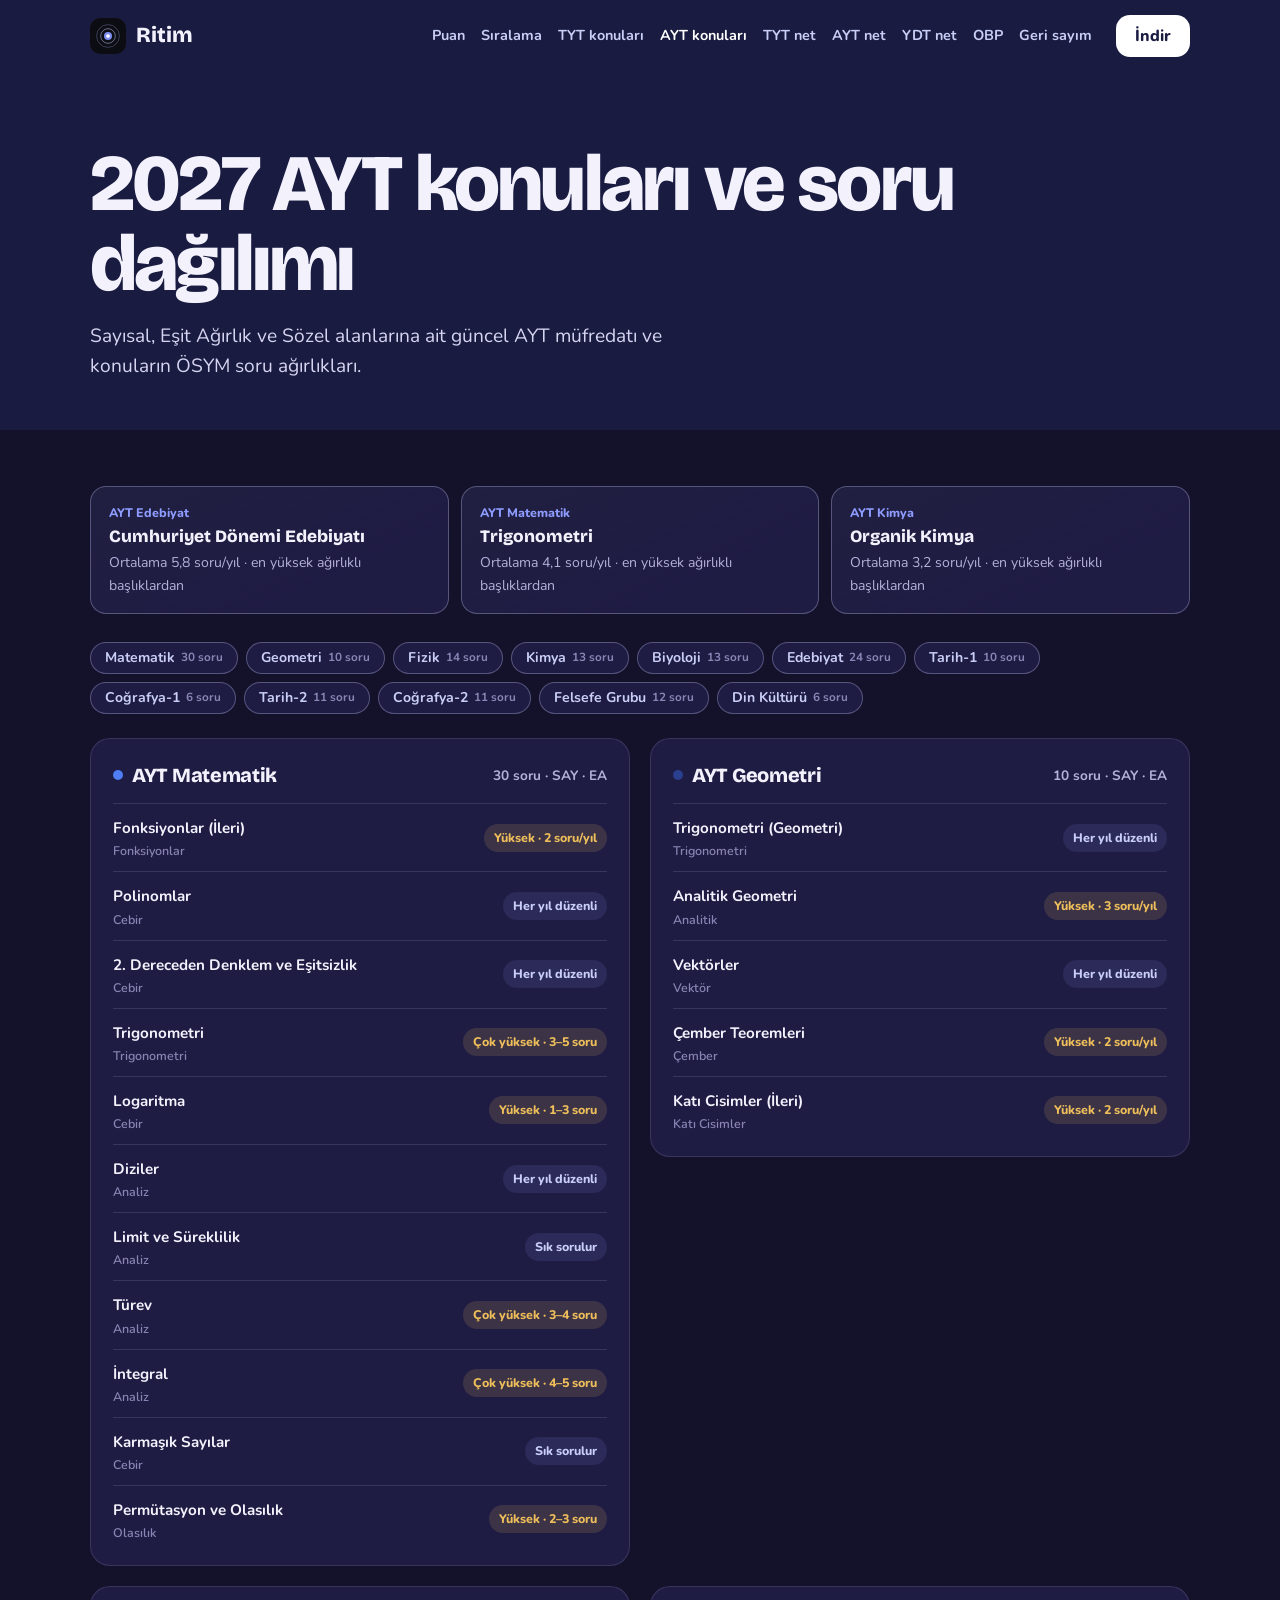
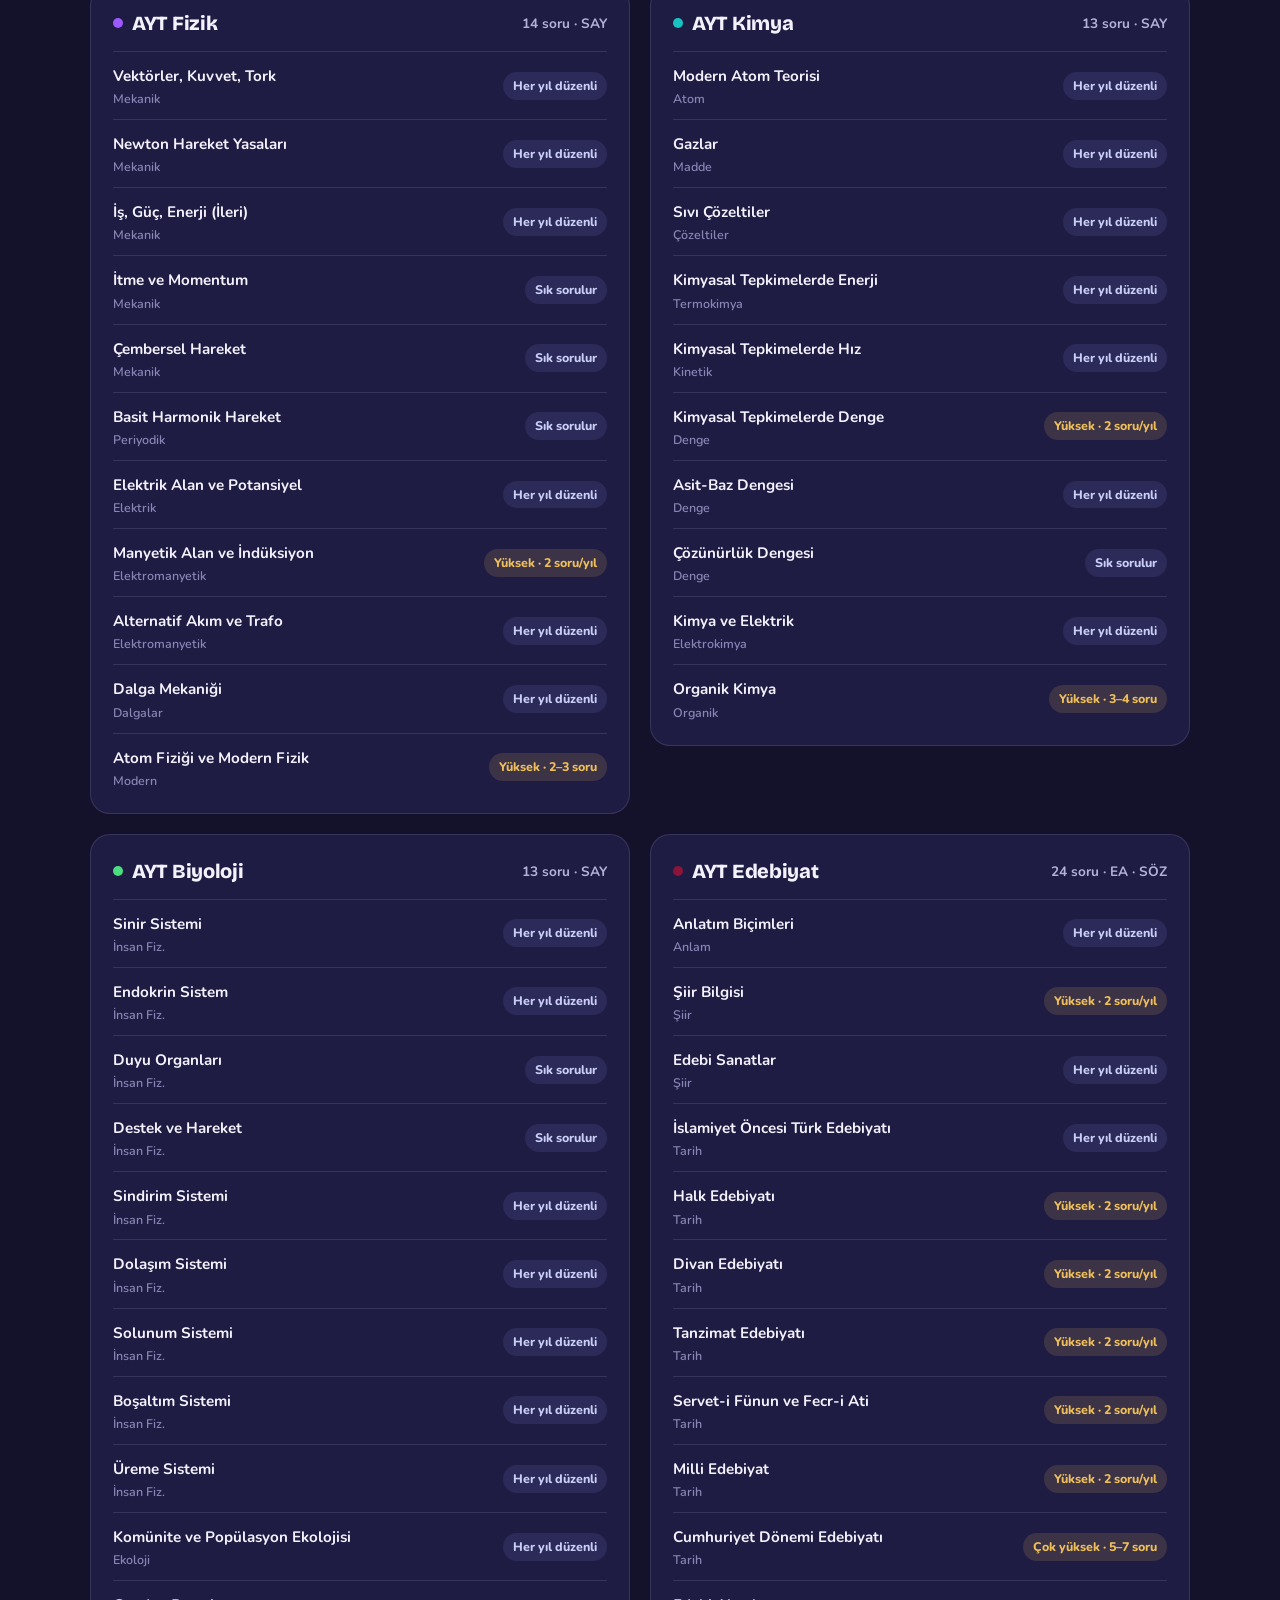
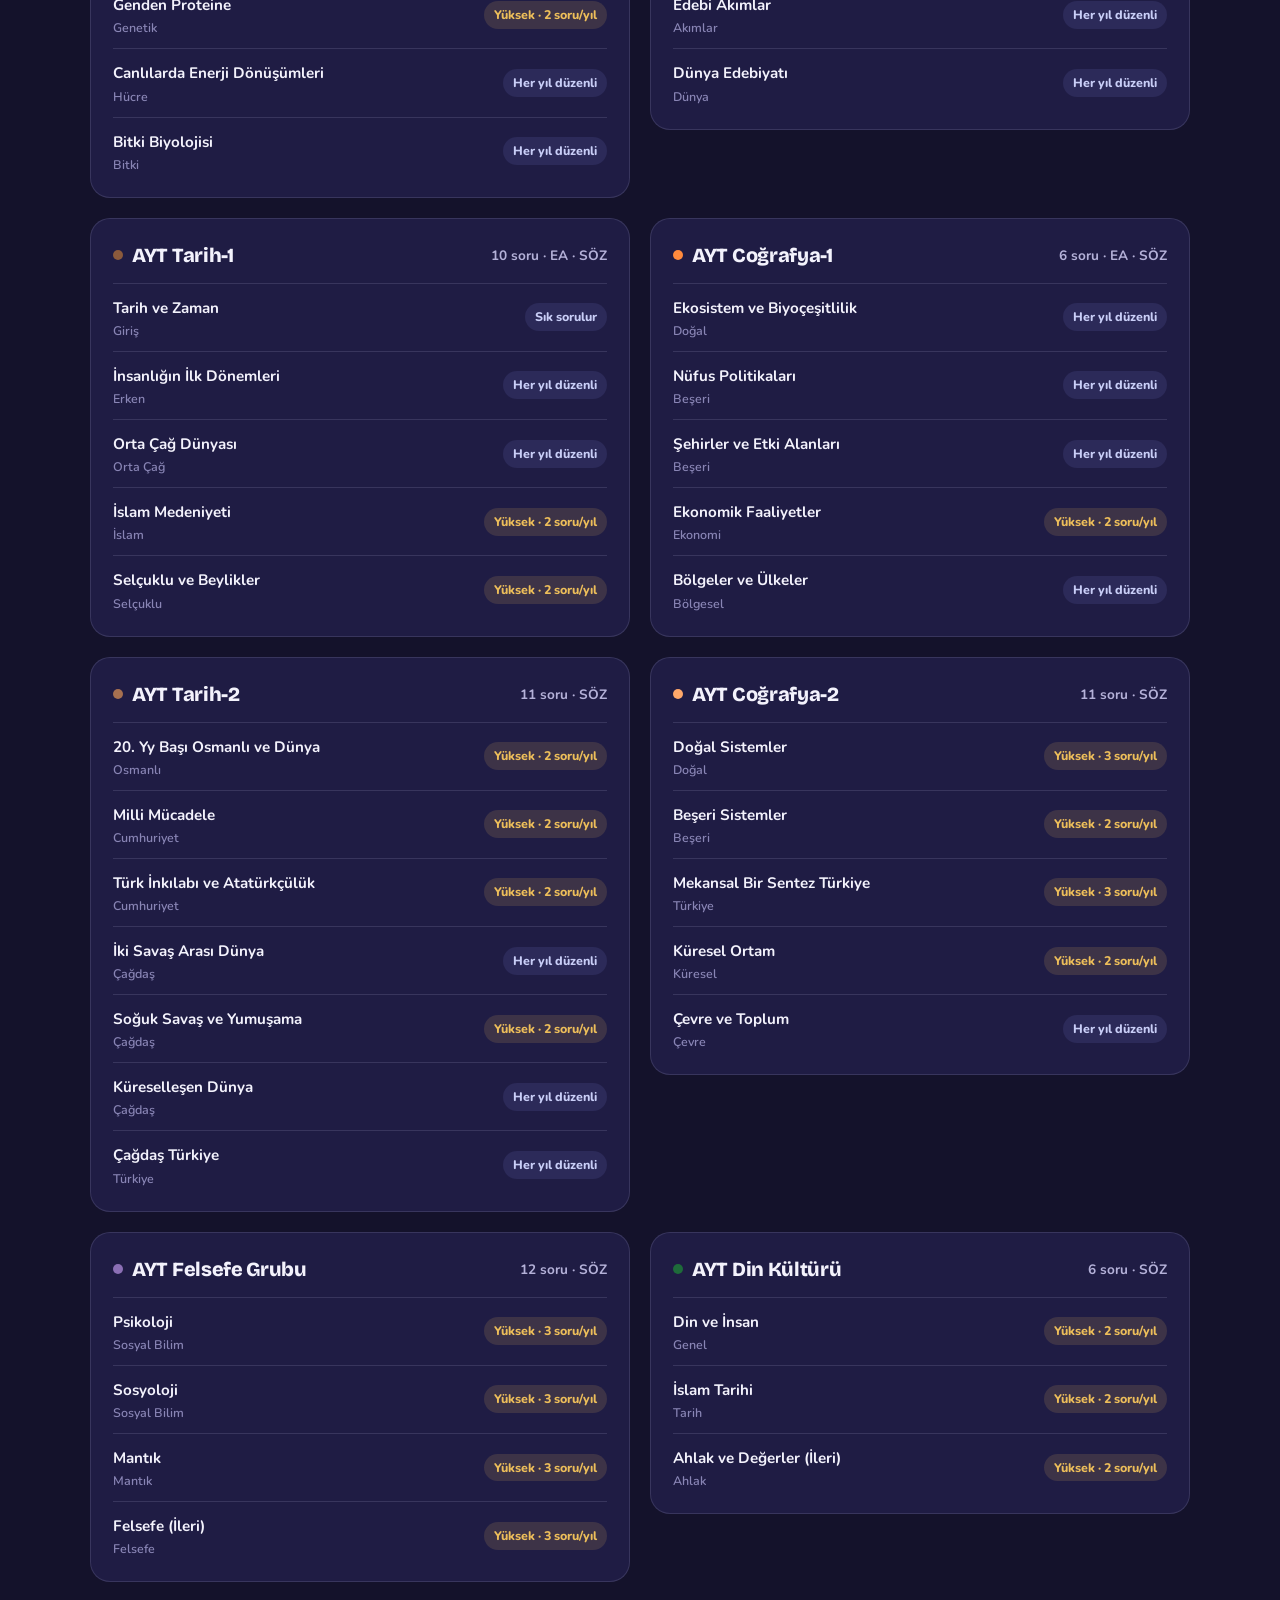
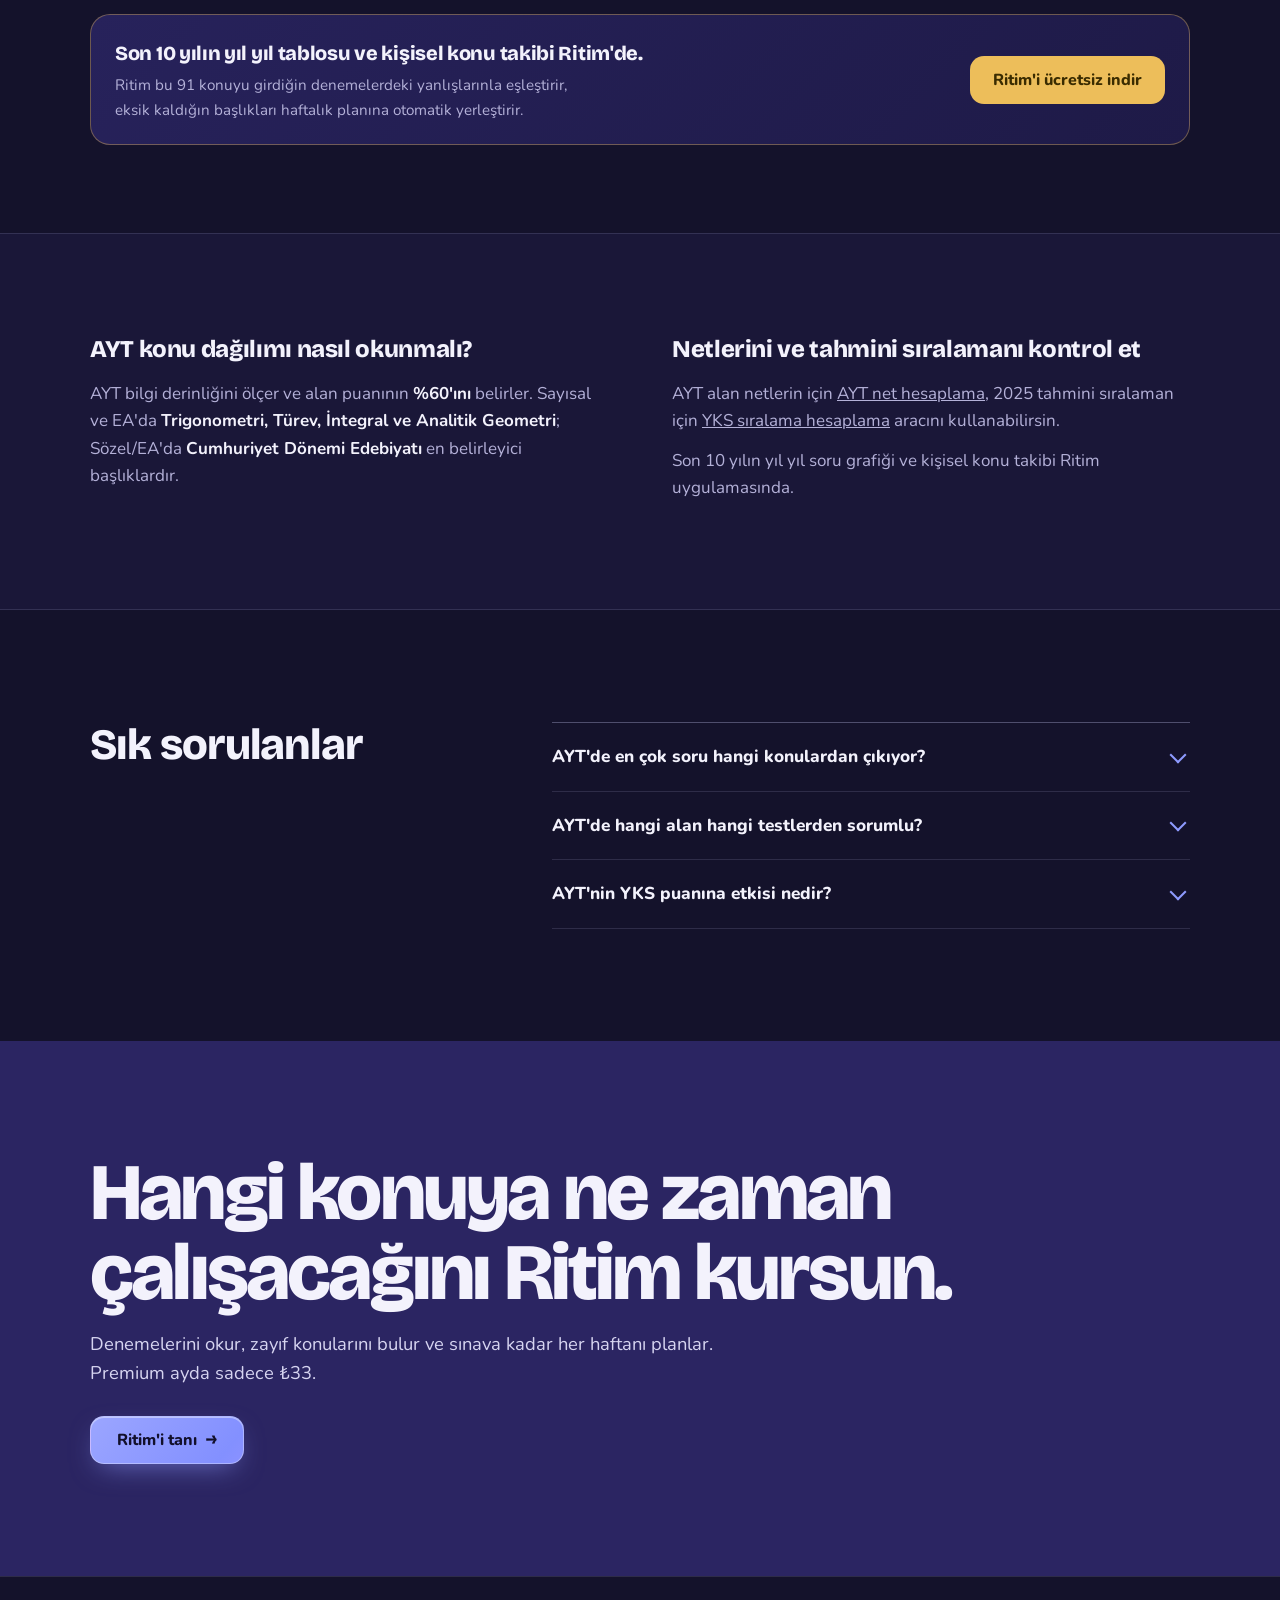
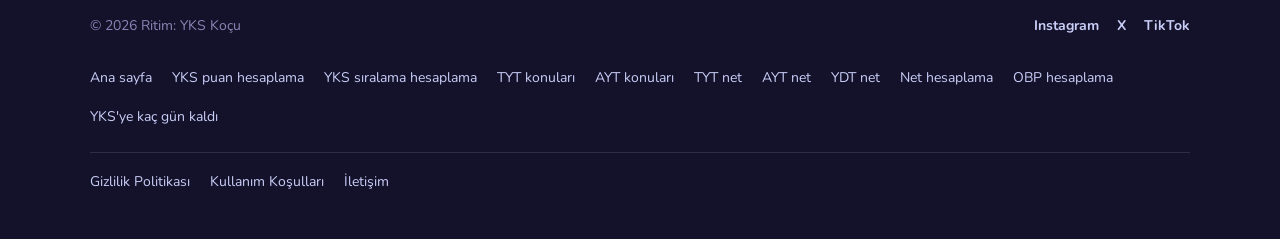
==== commit c67c9e15: "Website: upgrade 'Ritim'i tanı' CTA button with periwinkle-lavender hover shift (?v=5)" ====
--- a/ayt-konulari-soru-dagilimi/index.html
+++ b/ayt-konulari-soru-dagilimi/index.html
@@ -19,7 +19,7 @@
   <link rel="preconnect" href="https://fonts.googleapis.com">
   <link rel="preconnect" href="https://fonts.gstatic.com" crossorigin>
   <link href="https://fonts.googleapis.com/css2?family=Bricolage+Grotesque:opsz,wght@12..96,500..800&family=Nunito:wght@400;600;700;800&display=swap" rel="stylesheet">
-  <link rel="stylesheet" href="../assets/style.css?v=4">
+  <link rel="stylesheet" href="../assets/style.css?v=5">
   <script type="application/ld+json">{"@context": "https://schema.org", "@type": "BreadcrumbList", "itemListElement": [{"@type": "ListItem", "position": 1, "name": "Ritim", "item": "https://ritimyks.com/"}, {"@type": "ListItem", "position": 2, "name": "2027 AYT konuları ve soru dağılımı", "item": "https://ritimyks.com/ayt-konulari-soru-dagilimi/"}]}</script>
   <script type="application/ld+json">{"@context": "https://schema.org", "@type": "FAQPage", "mainEntity": [{"@type": "Question", "name": "AYT'de en çok soru hangi konulardan çıkıyor?", "acceptedAnswer": {"@type": "Answer", "text": "Sayısal ve Eşit Ağırlık'ta AYT Matematik içinde Trigonometri, Türev, İntegral ve Analitik Geometri en yüksek ağırlığa sahiptir. Fen'de Organik Kimya, Manyetik Alan ve Modern Fizik; Edebiyat'ta Cumhuriyet Dönemi Edebiyatı öne çıkar."}}, {"@type": "Question", "name": "AYT'de hangi alan hangi testlerden sorumlu?", "acceptedAnswer": {"@type": "Answer", "text": "Sayısal: Matematik (40), Fizik (14), Kimya (13), Biyoloji (13). Eşit Ağırlık: Matematik (40), Edebiyat (24), Tarih-1 (10), Coğrafya-1 (6). Sözel: Edebiyat (24), Tarih-1 (10), Coğrafya-1 (6), Tarih-2 (11), Coğrafya-2 (11), Felsefe Grubu (12), Din Kültürü (6)."}}, {"@type": "Question", "name": "AYT'nin YKS puanına etkisi nedir?", "acceptedAnswer": {"@type": "Answer", "text": "Sayısal, Eşit Ağırlık ve Sözel yerleştirme puanlarında AYT %60, TYT %40 etkilidir. Bu yüzden AYT'de yüksek ağırlıklı konuları sağlamlaştırmak sıralamayı en hızlı yükseltir."}}]}</script>
 </head>
@@ -314,7 +314,7 @@
       <div class="wrap">
         <h2>Hangi konuya ne zaman çalışacağını Ritim kursun.</h2>
         <p>Denemelerini okur, zayıf konularını bulur ve sınava kadar her haftanı planlar. Premium ayda sadece ₺33.</p>
-        <div class="stores"><a class="btn btn-light" href="../">Ritim'i tanı</a></div>
+        <div class="stores"><a class="btn btn-brand" href="../">Ritim'i tanı</a></div>
       </div>
     </section>
   </main>
--- a/assets/style.css
+++ b/assets/style.css
@@ -62,10 +62,30 @@
 }
 .btn-light { background: #fff; color: #191B40; }
 .btn-light:hover { background: var(--peri-soft); }
+.btn-brand {
+  background: linear-gradient(130deg, #9EA8FF 0%, #8390FF 48%, #B89BFF 100%);
+  background-size: 200% 200%;
+  background-position: 0% 50%;
+  color: #12102B;
+  border-color: rgba(255, 255, 255, .32);
+  padding: 0 26px;
+  gap: 9px;
+  box-shadow: 0 10px 28px -10px rgba(142, 155, 255, .65), inset 0 1px 0 rgba(255, 255, 255, .4);
+  transition: background-position .35s ease, transform .18s ease, box-shadow .22s ease, border-color .22s ease;
+}
+.btn-brand::after { content: "→"; font: 800 1.05em/1 var(--display); transition: transform .2s ease; }
+.btn-brand:hover {
+  background-position: 100% 50%;
+  border-color: rgba(255, 255, 255, .58);
+  transform: translateY(-2px);
+  box-shadow: 0 16px 34px -10px rgba(184, 155, 255, .82), inset 0 1px 0 rgba(255, 255, 255, .52);
+}
+.btn-brand:hover::after { transform: translateX(3px); }
+.btn-brand:active { transform: translateY(0); }
 .btn-ghost { border-color: var(--line-strong); color: var(--text); background: transparent; }
 .btn-ghost:hover { border-color: var(--peri); background: rgba(142, 155, 255, .08); }
-.btn-gold { background: var(--gold); color: var(--gold-ink); }
-.btn-gold:hover { background: #F3CD7A; }
+.btn-gold { background: var(--gold); color: var(--gold-ink); transition: background-color .15s ease, transform .16s ease, box-shadow .2s ease; }
+.btn-gold:hover { background: #F3CD7A; transform: translateY(-1px); box-shadow: 0 10px 24px -12px rgba(237, 190, 90, .75); }
 
 /* ---------- Üst menü ---------- */
 .nav { background: var(--bg-2); }
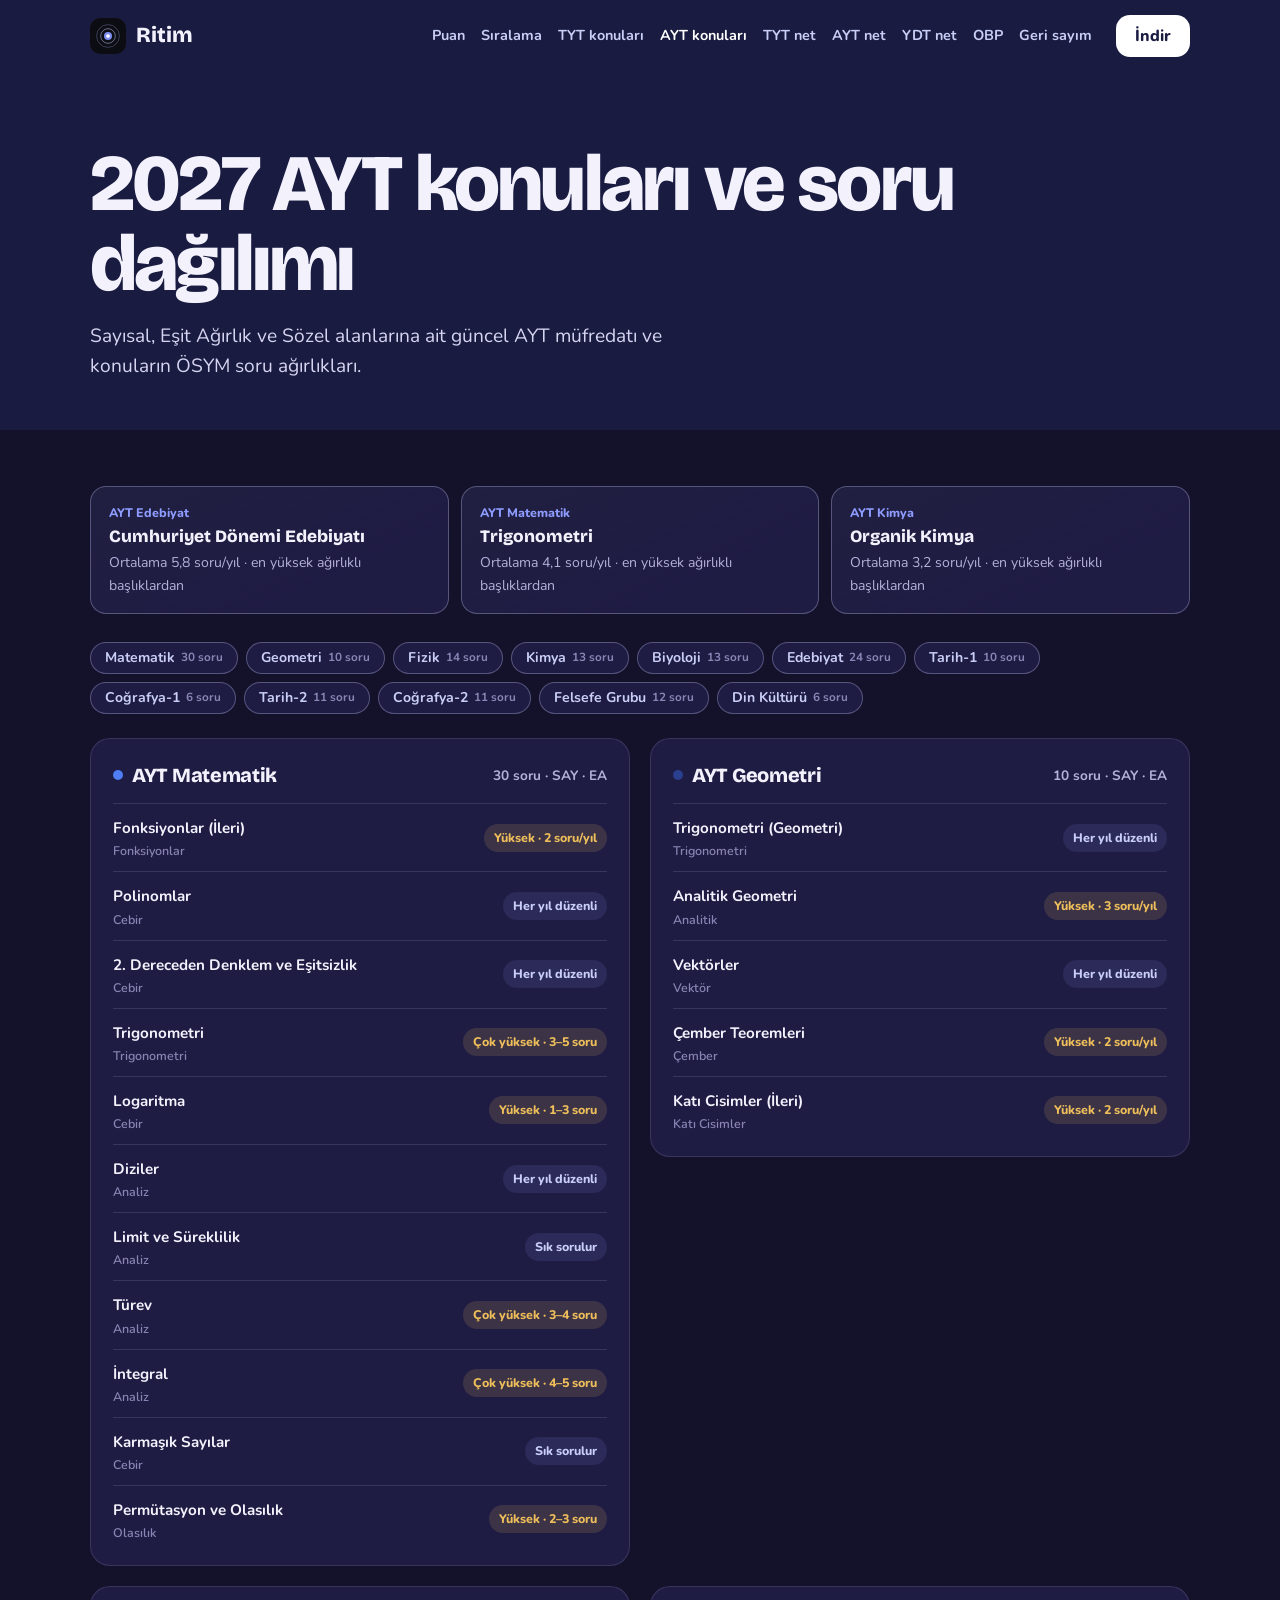
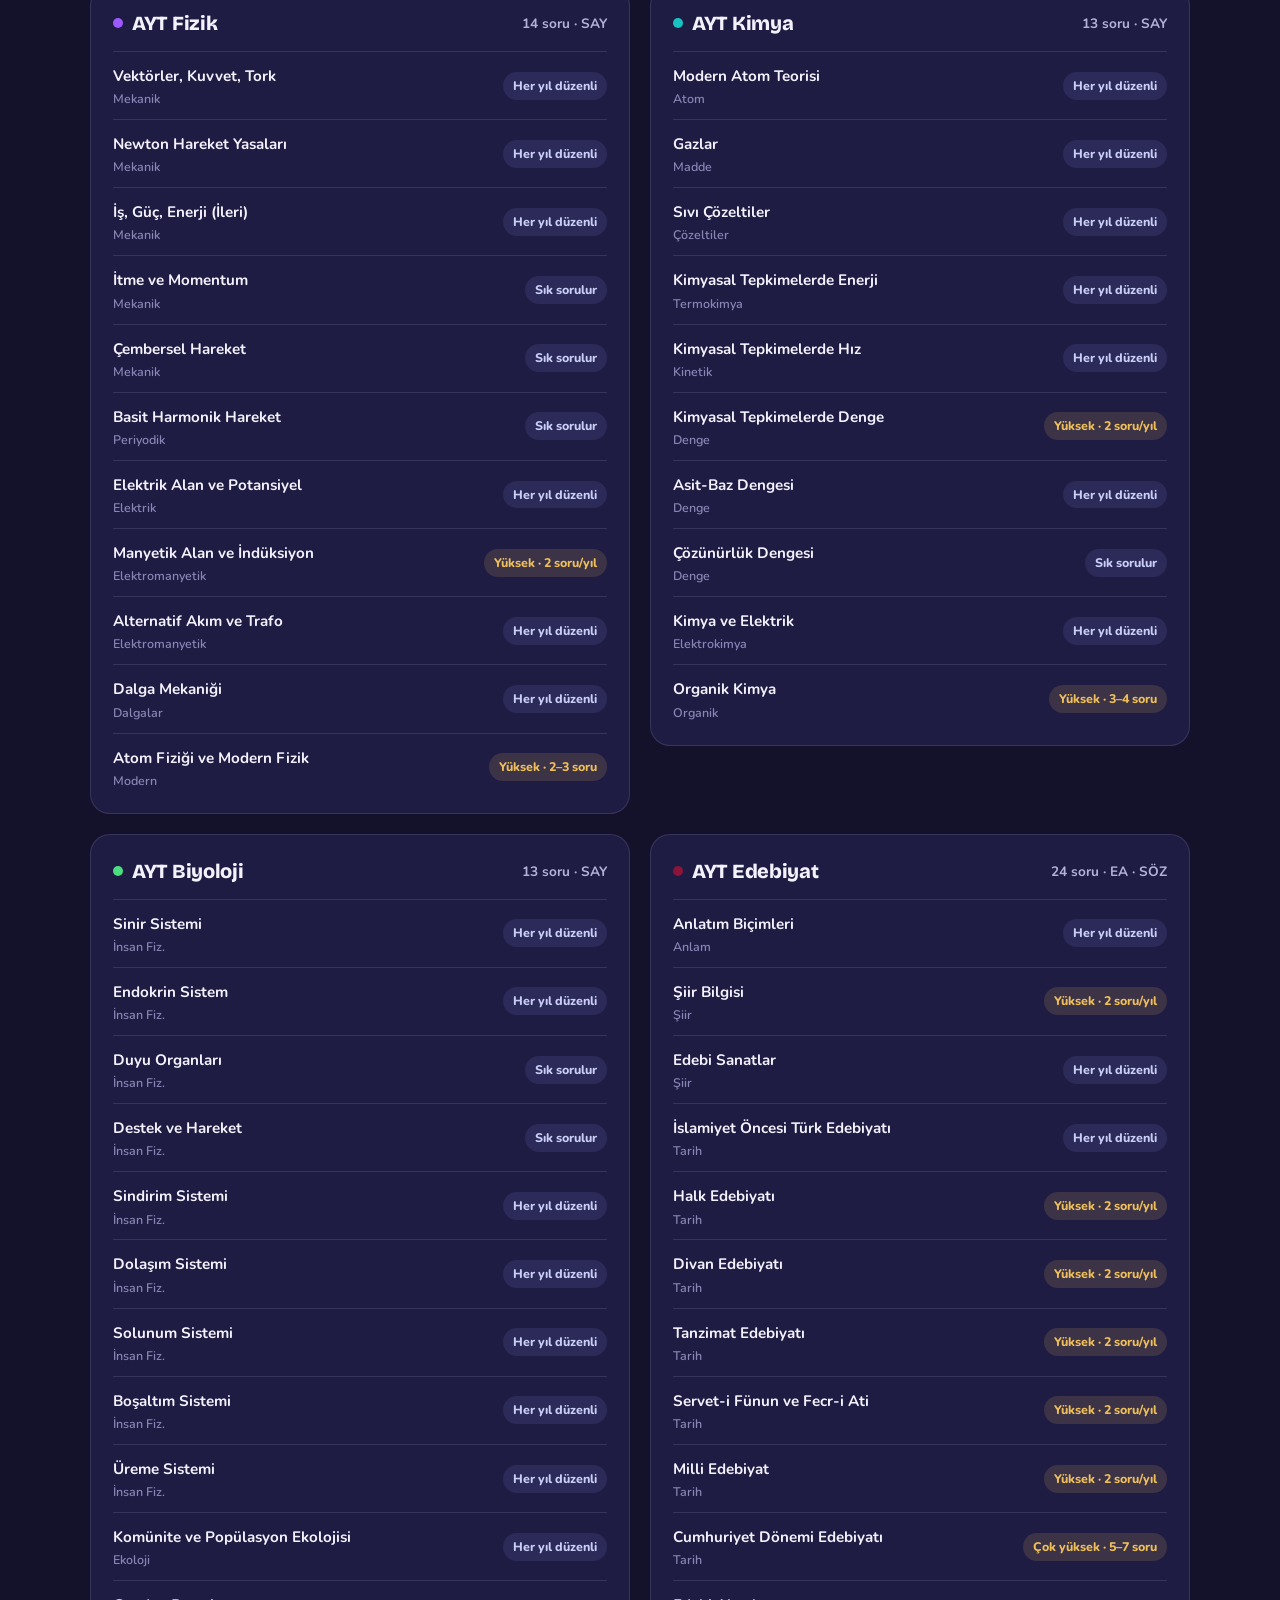
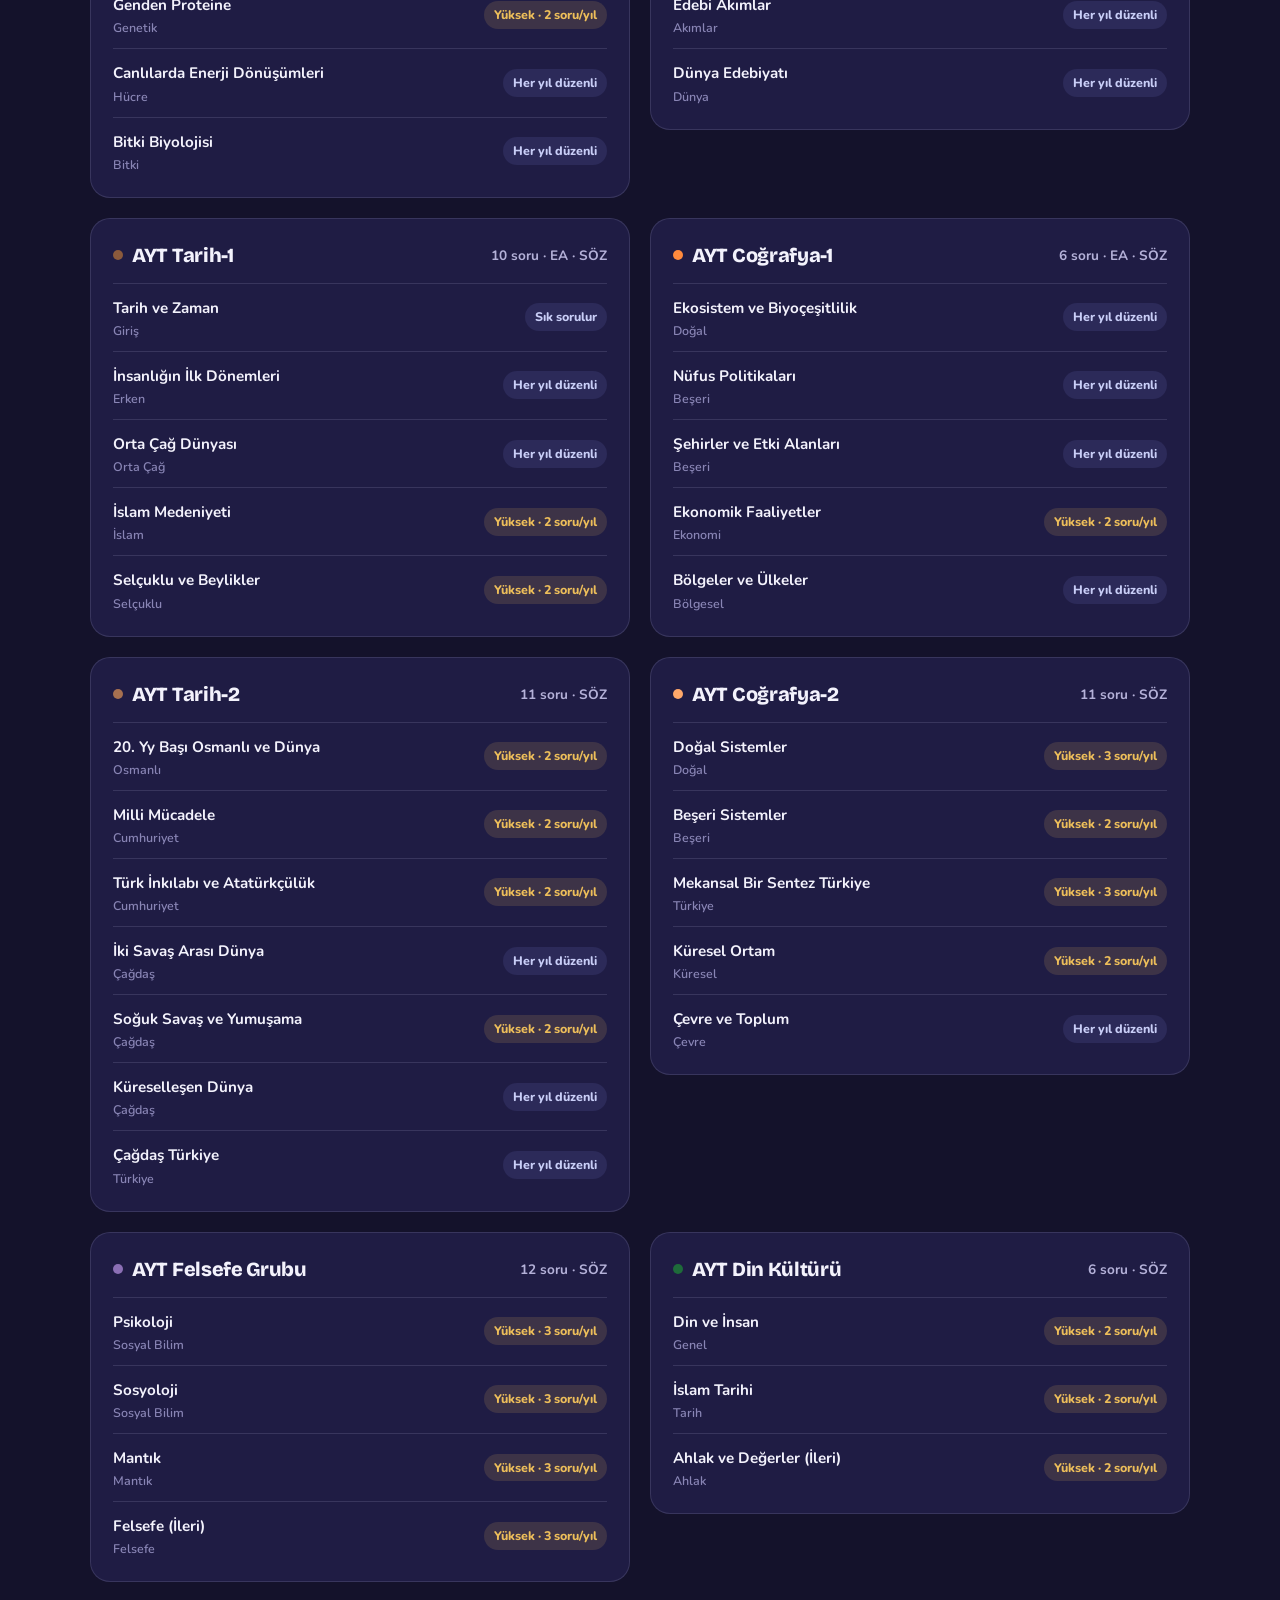
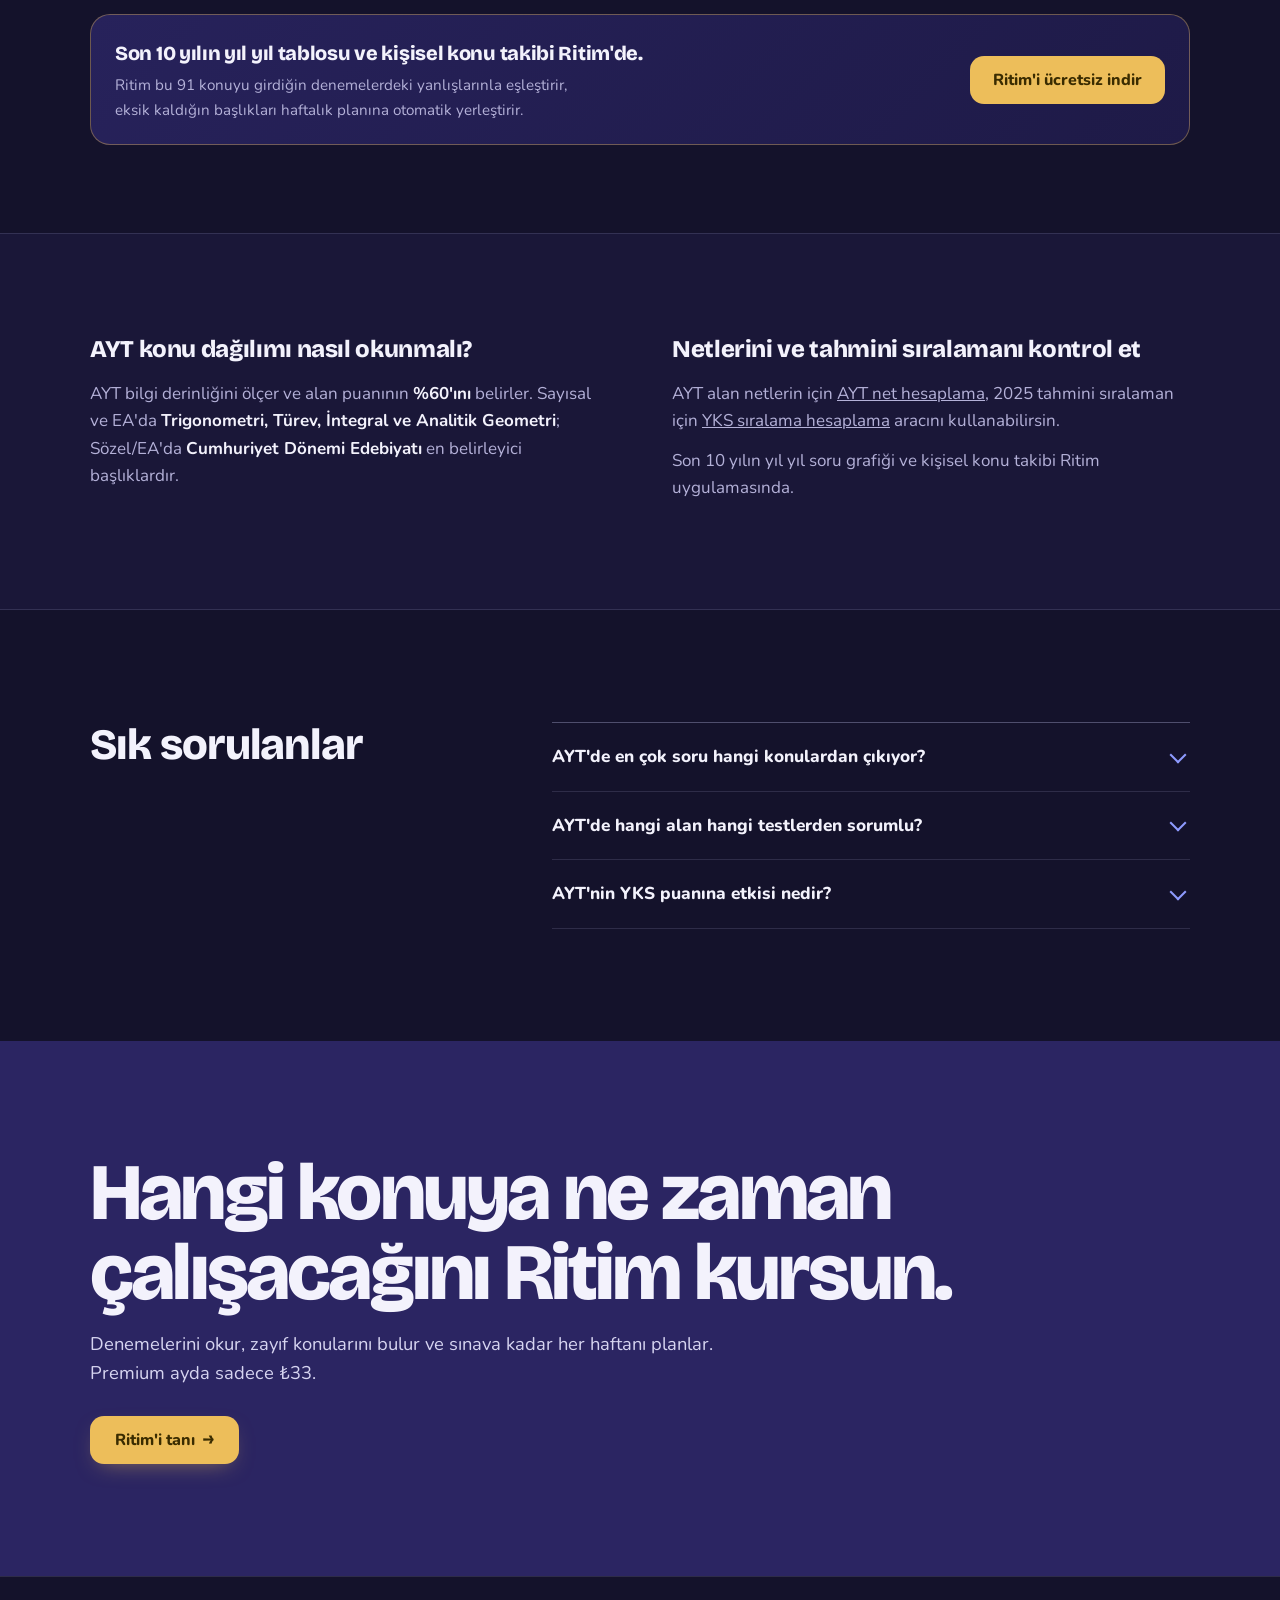
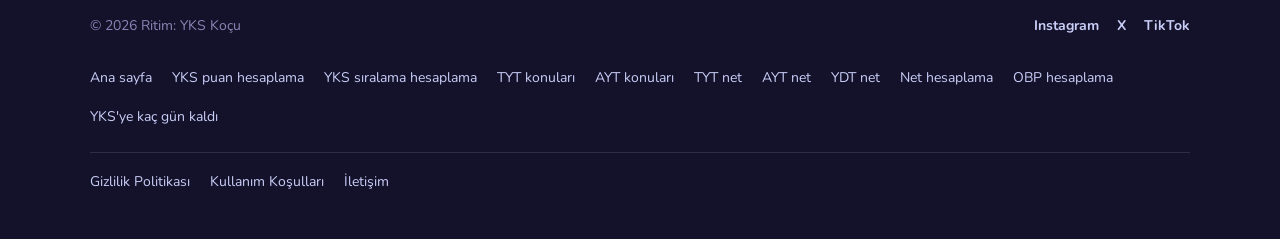
==== commit 933b3c98: "Website: gold CTA style (#1) for 'Ritim'i tanı' buttons (?v=6)" ====
--- a/ayt-konulari-soru-dagilimi/index.html
+++ b/ayt-konulari-soru-dagilimi/index.html
@@ -19,7 +19,7 @@
   <link rel="preconnect" href="https://fonts.googleapis.com">
   <link rel="preconnect" href="https://fonts.gstatic.com" crossorigin>
   <link href="https://fonts.googleapis.com/css2?family=Bricolage+Grotesque:opsz,wght@12..96,500..800&family=Nunito:wght@400;600;700;800&display=swap" rel="stylesheet">
-  <link rel="stylesheet" href="../assets/style.css?v=5">
+  <link rel="stylesheet" href="../assets/style.css?v=6">
   <script type="application/ld+json">{"@context": "https://schema.org", "@type": "BreadcrumbList", "itemListElement": [{"@type": "ListItem", "position": 1, "name": "Ritim", "item": "https://ritimyks.com/"}, {"@type": "ListItem", "position": 2, "name": "2027 AYT konuları ve soru dağılımı", "item": "https://ritimyks.com/ayt-konulari-soru-dagilimi/"}]}</script>
   <script type="application/ld+json">{"@context": "https://schema.org", "@type": "FAQPage", "mainEntity": [{"@type": "Question", "name": "AYT'de en çok soru hangi konulardan çıkıyor?", "acceptedAnswer": {"@type": "Answer", "text": "Sayısal ve Eşit Ağırlık'ta AYT Matematik içinde Trigonometri, Türev, İntegral ve Analitik Geometri en yüksek ağırlığa sahiptir. Fen'de Organik Kimya, Manyetik Alan ve Modern Fizik; Edebiyat'ta Cumhuriyet Dönemi Edebiyatı öne çıkar."}}, {"@type": "Question", "name": "AYT'de hangi alan hangi testlerden sorumlu?", "acceptedAnswer": {"@type": "Answer", "text": "Sayısal: Matematik (40), Fizik (14), Kimya (13), Biyoloji (13). Eşit Ağırlık: Matematik (40), Edebiyat (24), Tarih-1 (10), Coğrafya-1 (6). Sözel: Edebiyat (24), Tarih-1 (10), Coğrafya-1 (6), Tarih-2 (11), Coğrafya-2 (11), Felsefe Grubu (12), Din Kültürü (6)."}}, {"@type": "Question", "name": "AYT'nin YKS puanına etkisi nedir?", "acceptedAnswer": {"@type": "Answer", "text": "Sayısal, Eşit Ağırlık ve Sözel yerleştirme puanlarında AYT %60, TYT %40 etkilidir. Bu yüzden AYT'de yüksek ağırlıklı konuları sağlamlaştırmak sıralamayı en hızlı yükseltir."}}]}</script>
 </head>
--- a/assets/style.css
+++ b/assets/style.css
@@ -3,18 +3,23 @@
    Akılda kalan iki öğe: hero'daki haftalık ritim şeridi ve kaydırmaya bağlı telefon sahnesi. */
 
 :root {
-  --bg: #14122B;          /* sayfa zemini */
-  --bg-2: #191B40;        /* hero / koyu bantlar */
-  --surface: #1F1C44;     /* kartlar */
+  --bg: #14122B;
+  /* sayfa zemini */
+  --bg-2: #191B40;
+  /* hero / koyu bantlar */
+  --surface: #1F1C44;
+  /* kartlar */
   --surface-2: #29255A;
   --line: rgba(201, 206, 247, .14);
   --line-strong: rgba(201, 206, 247, .32);
-  --peri: #8E9BFF;        /* marka, ritim çizgileri */
+  --peri: #8E9BFF;
+  /* marka, ritim çizgileri */
   --peri-soft: #C9CEF7;
   --text: #F3F2FC;
   --muted: #B4B1D8;
   --dim: #8985B5;
-  --gold: #EDBE5A;        /* sadece fiyat ve Premium */
+  --gold: #EDBE5A;
+  /* sadece fiyat ve Premium */
   --gold-ink: #3A2C00;
 
   --display: "Bricolage Grotesque", "Nunito", system-ui, sans-serif;
@@ -30,9 +35,22 @@
   --max: 1180px;
 }
 
-*, *::before, *::after { box-sizing: border-box; }
-[hidden] { display: none !important; }
-html { scroll-behavior: smooth; -webkit-text-size-adjust: 100%; overflow-x: clip; }
+*,
+*::before,
+*::after {
+  box-sizing: border-box;
+}
+
+[hidden] {
+  display: none !important;
+}
+
+html {
+  scroll-behavior: smooth;
+  -webkit-text-size-adjust: 100%;
+  overflow-x: clip;
+}
+
 body {
   margin: 0;
   background: var(--bg);
@@ -41,44 +59,98 @@
   -webkit-font-smoothing: antialiased;
   overflow-x: clip;
 }
-img { max-width: 100%; height: auto; display: block; }
-a { color: inherit; }
-h1, h2, h3 { font-family: var(--display); font-optical-sizing: auto; margin: 0; letter-spacing: -0.015em; }
-p { margin: 0; }
-svg { width: 20px; height: 20px; fill: none; stroke: currentColor; stroke-width: 1.8; stroke-linecap: round; stroke-linejoin: round; flex: none; }
-
-:focus-visible { outline: 3px solid var(--peri); outline-offset: 3px; border-radius: 6px; }
-
-.wrap { width: 100%; max-width: var(--max); margin: 0 auto; padding: 0 var(--gutter); }
-.skip { position: absolute; left: -999px; top: 8px; background: #fff; color: #14122B; padding: 10px 14px; border-radius: 8px; z-index: 20; }
-.skip:focus { left: 8px; }
+
+img {
+  max-width: 100%;
+  height: auto;
+  display: block;
+}
+
+a {
+  color: inherit;
+}
+
+h1,
+h2,
+h3 {
+  font-family: var(--display);
+  font-optical-sizing: auto;
+  margin: 0;
+  letter-spacing: -0.015em;
+}
+
+p {
+  margin: 0;
+}
+
+svg {
+  width: 20px;
+  height: 20px;
+  fill: none;
+  stroke: currentColor;
+  stroke-width: 1.8;
+  stroke-linecap: round;
+  stroke-linejoin: round;
+  flex: none;
+}
+
+:focus-visible {
+  outline: 3px solid var(--peri);
+  outline-offset: 3px;
+  border-radius: 6px;
+}
+
+.wrap {
+  width: 100%;
+  max-width: var(--max);
+  margin: 0 auto;
+  padding: 0 var(--gutter);
+}
+
+.skip {
+  position: absolute;
+  left: -999px;
+  top: 8px;
+  background: #fff;
+  color: #14122B;
+  padding: 10px 14px;
+  border-radius: 8px;
+  z-index: 20;
+}
+
+.skip:focus {
+  left: 8px;
+}
 
 /* ---------- Butonlar ---------- */
 .btn {
-  display: inline-flex; align-items: center; justify-content: center;
-  min-height: 48px; padding: 0 22px; border-radius: 14px;
-  font: 800 1rem/1 var(--body); text-decoration: none; cursor: pointer;
-  border: 1.5px solid transparent; transition: background-color .15s ease, border-color .15s ease;
+  display: inline-flex;
+  align-items: center;
+  justify-content: center;
+  min-height: 48px;
+  padding: 0 22px;
+  border-radius: 14px;
+  font: 800 1rem/1 var(--body);
+  text-decoration: none;
+  cursor: pointer;
+  border: 1.5px solid transparent;
+  transition: background-color .15s ease, border-color .15s ease;
 }
 .btn-light { background: #fff; color: #191B40; }
 .btn-light:hover { background: var(--peri-soft); }
 .btn-brand {
-  background: linear-gradient(130deg, #9EA8FF 0%, #8390FF 48%, #B89BFF 100%);
-  background-size: 200% 200%;
-  background-position: 0% 50%;
-  color: #12102B;
-  border-color: rgba(255, 255, 255, .32);
-  padding: 0 26px;
-  gap: 9px;
-  box-shadow: 0 10px 28px -10px rgba(142, 155, 255, .65), inset 0 1px 0 rgba(255, 255, 255, .4);
-  transition: background-position .35s ease, transform .18s ease, box-shadow .22s ease, border-color .22s ease;
+  background: var(--gold);
+  color: var(--gold-ink);
+  padding: 0 24px;
+  gap: 8px;
+  box-shadow: 0 8px 22px -10px rgba(237, 190, 90, .55);
+  transition: background-color .2s ease, transform .18s ease, box-shadow .22s ease;
 }
 .btn-brand::after { content: "→"; font: 800 1.05em/1 var(--display); transition: transform .2s ease; }
 .btn-brand:hover {
-  background-position: 100% 50%;
-  border-color: rgba(255, 255, 255, .58);
+  background: #F6D585;
   transform: translateY(-2px);
-  box-shadow: 0 16px 34px -10px rgba(184, 155, 255, .82), inset 0 1px 0 rgba(255, 255, 255, .52);
+  box-shadow: 0 14px 28px -10px rgba(237, 190, 90, .82);
 }
 .btn-brand:hover::after { transform: translateX(3px); }
 .btn-brand:active { transform: translateY(0); }
@@ -87,89 +159,333 @@
 .btn-gold { background: var(--gold); color: var(--gold-ink); transition: background-color .15s ease, transform .16s ease, box-shadow .2s ease; }
 .btn-gold:hover { background: #F3CD7A; transform: translateY(-1px); box-shadow: 0 10px 24px -12px rgba(237, 190, 90, .75); }
 
+.btn-light {
+  background: #fff;
+  color: #191B40;
+}
+
+.btn-light:hover {
+  background: var(--peri-soft);
+}
+
+.btn-ghost {
+  border-color: var(--line-strong);
+  color: var(--text);
+  background: transparent;
+}
+
+.btn-ghost:hover {
+  border-color: var(--peri);
+  background: rgba(142, 155, 255, .08);
+}
+
+.btn-gold {
+  background: var(--gold);
+  color: var(--gold-ink);
+}
+
+.btn-gold:hover {
+  background: #F3CD7A;
+}
+
 /* ---------- Üst menü ---------- */
-.nav { background: var(--bg-2); }
-.nav .wrap { display: flex; align-items: center; gap: 24px; min-height: 72px; }
-.brand { display: inline-flex; align-items: center; gap: 10px; text-decoration: none; font: 800 1.35rem/1 var(--display); }
-.brand img { border-radius: 10px; }
-.nav-links { display: flex; gap: 28px; margin-left: auto; }
-.nav-links a { text-decoration: none; font-weight: 700; color: var(--peri-soft); padding: 12px 0; }
-.nav-links a:hover { color: #fff; }
-.nav-cta { min-height: 42px; padding: 0 18px; }
+.nav {
+  background: var(--bg-2);
+}
+
+.nav .wrap {
+  display: flex;
+  align-items: center;
+  gap: 24px;
+  min-height: 72px;
+}
+
+.brand {
+  display: inline-flex;
+  align-items: center;
+  gap: 10px;
+  text-decoration: none;
+  font: 800 1.35rem/1 var(--display);
+}
+
+.brand img {
+  border-radius: 10px;
+}
+
+.nav-links {
+  display: flex;
+  gap: 28px;
+  margin-left: auto;
+}
+
+.nav-links a {
+  text-decoration: none;
+  font-weight: 700;
+  color: var(--peri-soft);
+  padding: 12px 0;
+}
+
+.nav-links a:hover {
+  color: #fff;
+}
+
+.nav-cta {
+  min-height: 42px;
+  padding: 0 18px;
+}
+
 @media (max-width: 760px) {
-  .nav { overflow-x: clip; }
-  .nav .wrap { flex-wrap: wrap; gap: 0 16px; padding-top: 10px; padding-bottom: 6px; min-height: 64px; }
-  .nav-cta { margin-left: auto; }
+  .nav {
+    overflow-x: clip;
+  }
+
+  .nav .wrap {
+    flex-wrap: wrap;
+    gap: 0 16px;
+    padding-top: 10px;
+    padding-bottom: 6px;
+    min-height: 64px;
+  }
+
+  .nav-cta {
+    margin-left: auto;
+  }
+
   .nav-links {
-    order: 3; flex: 1 0 100%; min-width: 0; max-width: 100%; margin-left: 0; margin-top: 8px; padding: 4px 0;
-    gap: 18px; overflow-x: auto; -webkit-overflow-scrolling: touch; scrollbar-width: none;
-    border-top: 1px solid var(--line); white-space: nowrap;
-  }
-  .nav-links::-webkit-scrollbar { display: none; }
-  .nav-links a { padding: 8px 0; font-size: .92rem; flex: none; }
+    order: 3;
+    flex: 1 0 100%;
+    min-width: 0;
+    max-width: 100%;
+    margin-left: 0;
+    margin-top: 8px;
+    padding: 4px 0;
+    gap: 18px;
+    overflow-x: auto;
+    -webkit-overflow-scrolling: touch;
+    scrollbar-width: none;
+    border-top: 1px solid var(--line);
+    white-space: nowrap;
+  }
+
+  .nav-links::-webkit-scrollbar {
+    display: none;
+  }
+
+  .nav-links a {
+    padding: 8px 0;
+    font-size: .92rem;
+    flex: none;
+  }
 }
 
 /* ---------- Hero ---------- */
-.hero { background: var(--bg-2); padding: clamp(28px, 5vw, 64px) 0 0; }
-.hero h1 { font-size: var(--step-3); line-height: 1; font-weight: 800; letter-spacing: -0.035em; max-width: 15ch; }
+.hero {
+  background: var(--bg-2);
+  padding: clamp(28px, 5vw, 64px) 0 0;
+}
+
+.hero h1 {
+  font-size: var(--step-3);
+  line-height: 1;
+  font-weight: 800;
+  letter-spacing: -0.035em;
+  max-width: 15ch;
+}
+
 .hero-row {
-  display: grid; grid-template-columns: 1.1fr 1fr; gap: clamp(24px, 5vw, 72px);
-  align-items: end; margin-top: clamp(22px, 3vw, 40px); padding-bottom: clamp(28px, 4vw, 48px);
-}
-.lead { font-size: 1.2rem; line-height: 1.55; color: #D6D4F0; max-width: 34em; }
-.price-line { display: flex; flex-wrap: wrap; align-items: baseline; gap: 4px 12px; }
-.price-line b { font: 800 clamp(1.5rem, 1.1rem + 1.4vw, 2.1rem)/1.1 var(--display); color: var(--gold); letter-spacing: -0.02em; }
-.price-line span { color: var(--muted); font-size: .98rem; }
-
-.stores { display: flex; flex-wrap: wrap; gap: 12px; margin-top: 18px; }
+  display: grid;
+  grid-template-columns: 1.1fr 1fr;
+  gap: clamp(24px, 5vw, 72px);
+  align-items: end;
+  margin-top: clamp(22px, 3vw, 40px);
+  padding-bottom: clamp(28px, 4vw, 48px);
+}
+
+.lead {
+  font-size: 1.2rem;
+  line-height: 1.55;
+  color: #D6D4F0;
+  max-width: 34em;
+}
+
+.price-line {
+  display: flex;
+  flex-wrap: wrap;
+  align-items: baseline;
+  gap: 4px 12px;
+}
+
+.price-line b {
+  font: 800 clamp(1.5rem, 1.1rem + 1.4vw, 2.1rem)/1.1 var(--display);
+  color: var(--gold);
+  letter-spacing: -0.02em;
+}
+
+.price-line span {
+  color: var(--muted);
+  font-size: .98rem;
+}
+
+.stores {
+  display: flex;
+  flex-wrap: wrap;
+  gap: 12px;
+  margin-top: 18px;
+}
+
 .store {
-  display: inline-flex; align-items: center; gap: 12px; min-height: 56px; padding: 8px 20px 8px 16px;
-  border-radius: 14px; background: #fff; color: #191B40; text-decoration: none;
-}
-.store svg { width: 26px; height: 26px; }
-.store span { display: flex; flex-direction: column; line-height: 1.15; }
-.store small { font-size: .75rem; font-weight: 700; color: #565C7E; }
-.store strong { font: 800 1.1rem/1.1 var(--display); }
-.store:hover { background: var(--peri-soft); }
-.store[aria-disabled="true"] { background: transparent; color: #fff; box-shadow: inset 0 0 0 1.5px var(--line-strong); cursor: default; }
-.store[aria-disabled="true"] small { color: var(--peri-soft); }
-@media (max-width: 860px) { .hero-row { grid-template-columns: 1fr; } }
+  display: inline-flex;
+  align-items: center;
+  gap: 12px;
+  min-height: 56px;
+  padding: 8px 20px 8px 16px;
+  border-radius: 14px;
+  background: #fff;
+  color: #191B40;
+  text-decoration: none;
+}
+
+.store svg {
+  width: 26px;
+  height: 26px;
+}
+
+.store span {
+  display: flex;
+  flex-direction: column;
+  line-height: 1.15;
+}
+
+.store small {
+  font-size: .75rem;
+  font-weight: 700;
+  color: #565C7E;
+}
+
+.store strong {
+  font: 800 1.1rem/1.1 var(--display);
+}
+
+.store:hover {
+  background: var(--peri-soft);
+}
+
+.store[aria-disabled="true"] {
+  background: transparent;
+  color: #fff;
+  box-shadow: inset 0 0 0 1.5px var(--line-strong);
+  cursor: default;
+}
+
+.store[aria-disabled="true"] small {
+  color: var(--peri-soft);
+}
+
+@media (max-width: 860px) {
+  .hero-row {
+    grid-template-columns: 1fr;
+  }
+}
 
 /* Ritim şeridi */
-.rhythm { margin: 0 auto; padding-top: 22px; padding-bottom: 30px; border-top: 1px solid var(--line); }
-.rhythm figcaption { display: flex; flex-wrap: wrap; align-items: baseline; gap: 6px 18px; margin-bottom: 18px; }
-.rhythm figcaption strong { font: 800 var(--step-1)/1.2 var(--display); }
-.rhythm figcaption span { color: var(--muted); font-size: var(--step--1); max-width: 60ch; }
+.rhythm {
+  margin: 0 auto;
+  padding-top: 22px;
+  padding-bottom: 30px;
+  border-top: 1px solid var(--line);
+}
+
+.rhythm figcaption {
+  display: flex;
+  flex-wrap: wrap;
+  align-items: baseline;
+  gap: 6px 18px;
+  margin-bottom: 18px;
+}
+
+.rhythm figcaption strong {
+  font: 800 var(--step-1)/1.2 var(--display);
+}
+
+.rhythm figcaption span {
+  color: var(--muted);
+  font-size: var(--step--1);
+  max-width: 60ch;
+}
+
 .bars {
   --n: 41;
-  display: grid; grid-template-columns: repeat(var(--n), 1fr); gap: clamp(2px, .5vw, 6px);
-  align-items: end; height: clamp(80px, 9vw, 120px);
-}
+  display: grid;
+  grid-template-columns: repeat(var(--n), 1fr);
+  gap: clamp(2px, .5vw, 6px);
+  align-items: end;
+  height: clamp(80px, 9vw, 120px);
+}
+
 .bars span {
   height: calc(var(--h) * 100%);
-  background: #3B3F86; border-radius: 3px;
+  background: #3B3F86;
+  border-radius: 3px;
   transform-origin: bottom;
   animation: rise .7s cubic-bezier(.2, .8, .2, 1) both;
   animation-delay: calc(var(--i) * 18ms);
 }
-.bars span.past { background: var(--peri); }
-.bars span.now { background: #fff; box-shadow: 0 0 0 3px rgba(142, 155, 255, .55); }
+
+.bars span.past {
+  background: var(--peri);
+}
+
+.bars span.now {
+  background: #fff;
+  box-shadow: 0 0 0 3px rgba(142, 155, 255, .55);
+}
+
 .months {
   --n: 41;
-  display: grid; grid-template-columns: repeat(var(--n), 1fr); gap: clamp(2px, .5vw, 6px);
-  margin-top: 10px; font-size: .75rem; font-weight: 700; color: var(--dim);
-}
-.months span { white-space: nowrap; }
-@keyframes rise { from { transform: scaleY(0); } to { transform: scaleY(1); } }
-@media (max-width: 560px) { .months span:nth-child(even) { visibility: hidden; } }
+  display: grid;
+  grid-template-columns: repeat(var(--n), 1fr);
+  gap: clamp(2px, .5vw, 6px);
+  margin-top: 10px;
+  font-size: .75rem;
+  font-weight: 700;
+  color: var(--dim);
+}
+
+.months span {
+  white-space: nowrap;
+}
+
+@keyframes rise {
+  from {
+    transform: scaleY(0);
+  }
+
+  to {
+    transform: scaleY(1);
+  }
+}
+
+@media (max-width: 560px) {
+  .months span:nth-child(even) {
+    visibility: hidden;
+  }
+}
 
 /* ---------- Telefon çerçevesi ---------- */
 .phone {
-  width: 100%; max-width: 300px; margin: 0 auto;
-  border-radius: 40px; padding: 10px; background: #0C0B1F;
+  width: 100%;
+  max-width: 300px;
+  margin: 0 auto;
+  border-radius: 40px;
+  padding: 10px;
+  background: #0C0B1F;
   box-shadow: 0 0 0 1.5px #4A4690, 0 40px 80px -30px rgba(5, 4, 20, .8);
 }
-.phone img { border-radius: 31px; width: 100%; }
+
+.phone img {
+  border-radius: 31px;
+  width: 100%;
+}
 
 /* ---------- Sahne: kaydırmaya bağlı telefon ---------- */
 .stage {
@@ -178,429 +494,1764 @@
   background: var(--bg-2);
   position: relative;
 }
-.pin { position: sticky; top: 0; height: 100vh; height: 100svh; overflow: hidden; }
+
+.pin {
+  position: sticky;
+  top: 0;
+  height: 100vh;
+  height: 100svh;
+  overflow: hidden;
+}
 
 .device {
-  position: absolute; left: 50%; top: 50%;
-  width: min(340px, 34vh); width: min(340px, 34svh);
+  position: absolute;
+  left: 50%;
+  top: 50%;
+  width: min(340px, 34vh);
+  width: min(340px, 34svh);
   transform: translate(-50%, -50%);
   transform-origin: center;
   will-change: transform;
 }
-.device .phone { max-width: none; }
-.screens { position: relative; aspect-ratio: 540 / 1200; border-radius: 31px; overflow: hidden; background: #0C0B1F; }
-.screens img { position: absolute; inset: 0; width: 100%; height: 100%; border-radius: 0; opacity: 0; will-change: opacity, transform; }
-.screens img:first-child { opacity: 1; }
+
+.device .phone {
+  max-width: none;
+}
+
+.screens {
+  position: relative;
+  aspect-ratio: 540 / 1200;
+  border-radius: 31px;
+  overflow: hidden;
+  background: #0C0B1F;
+}
+
+.screens img {
+  position: absolute;
+  inset: 0;
+  width: 100%;
+  height: 100%;
+  border-radius: 0;
+  opacity: 0;
+  will-change: opacity, transform;
+}
+
+.screens img:first-child {
+  opacity: 1;
+}
 
 .captions {
-  position: absolute; top: 0; bottom: 0;
+  position: absolute;
+  top: 0;
+  bottom: 0;
   left: max(var(--gutter), calc((100vw - var(--max)) / 2 + var(--gutter)));
   width: min(42vw, 480px);
 }
+
 .caption {
-  position: absolute; left: 0; right: 0; top: 50%;
-  margin-top: -11rem; opacity: 0; will-change: opacity, transform;
-}
-.caption h2 { font-size: var(--step-2); line-height: 1.06; font-weight: 800; letter-spacing: -0.02em; }
-.caption p { margin-top: 16px; color: #D2CFEE; font-size: 1.12rem; max-width: 30em; }
-
-.checks { list-style: none; padding: 0; margin: 22px 0 0; display: grid; gap: 10px; }
-.checks li { position: relative; padding-left: 30px; color: var(--text); }
+  position: absolute;
+  left: 0;
+  right: 0;
+  top: 50%;
+  margin-top: -11rem;
+  opacity: 0;
+  will-change: opacity, transform;
+}
+
+.caption h2 {
+  font-size: var(--step-2);
+  line-height: 1.06;
+  font-weight: 800;
+  letter-spacing: -0.02em;
+}
+
+.caption p {
+  margin-top: 16px;
+  color: #D2CFEE;
+  font-size: 1.12rem;
+  max-width: 30em;
+}
+
+.checks {
+  list-style: none;
+  padding: 0;
+  margin: 22px 0 0;
+  display: grid;
+  gap: 10px;
+}
+
+.checks li {
+  position: relative;
+  padding-left: 30px;
+  color: var(--text);
+}
+
 .checks li::before {
-  content: ""; position: absolute; left: 0; top: .45em; width: 18px; height: 10px;
-  border-left: 2.5px solid var(--peri); border-bottom: 2.5px solid var(--peri);
-  transform: rotate(-45deg) scale(.75); transform-origin: left top;
+  content: "";
+  position: absolute;
+  left: 0;
+  top: .45em;
+  width: 18px;
+  height: 10px;
+  border-left: 2.5px solid var(--peri);
+  border-bottom: 2.5px solid var(--peri);
+  transform: rotate(-45deg) scale(.75);
+  transform-origin: left top;
 }
 
 /* Sahne göstergesi: ritim çizgileri gibi dikey bir sıra */
 .rail {
-  position: absolute; right: max(20px, calc((100vw - var(--max)) / 2 + 8px)); top: 50%;
-  transform: translateY(-50%); margin: 0; padding: 0; list-style: none;
-  display: grid; gap: 12px; justify-items: end; pointer-events: none;
-  font-size: .8rem; font-weight: 700; color: var(--dim);
-}
-.rail li { display: flex; align-items: center; gap: 10px; transition: color .3s ease; }
-.rail li::after { content: ""; width: 18px; height: 3px; border-radius: 2px; background: currentColor; opacity: .5; transition: width .3s ease, opacity .3s ease; }
-.rail li.on { color: #fff; }
-.rail li.on::after { width: 34px; opacity: 1; background: var(--peri); }
-
-@media (max-width: 1280px) { .rail { display: none; } }
+  position: absolute;
+  right: max(20px, calc((100vw - var(--max)) / 2 + 8px));
+  top: 50%;
+  transform: translateY(-50%);
+  margin: 0;
+  padding: 0;
+  list-style: none;
+  display: grid;
+  gap: 12px;
+  justify-items: end;
+  pointer-events: none;
+  font-size: .8rem;
+  font-weight: 700;
+  color: var(--dim);
+}
+
+.rail li {
+  display: flex;
+  align-items: center;
+  gap: 10px;
+  transition: color .3s ease;
+}
+
+.rail li::after {
+  content: "";
+  width: 18px;
+  height: 3px;
+  border-radius: 2px;
+  background: currentColor;
+  opacity: .5;
+  transition: width .3s ease, opacity .3s ease;
+}
+
+.rail li.on {
+  color: #fff;
+}
+
+.rail li.on::after {
+  width: 34px;
+  opacity: 1;
+  background: var(--peri);
+}
+
+@media (max-width: 1280px) {
+  .rail {
+    display: none;
+  }
+}
+
 @media (max-width: 800px) {
-  .stage { height: calc((var(--scenes) + 0.35) * 85vh + 100vh); }
-  .device { width: min(295px, 37svh); }
-  .captions { left: var(--gutter); right: var(--gutter); width: auto; }
-  .caption { top: auto; bottom: max(22px, 4svh); margin-top: 0; }
-  .caption h2 { font-size: 1.5rem; }
-  .caption p { font-size: .98rem; margin-top: 8px; }
-  .caption .checks { display: none; }
+  .stage {
+    height: calc((var(--scenes) + 0.35) * 85vh + 100vh);
+  }
+
+  .device {
+    width: min(295px, 37svh);
+  }
+
+  .captions {
+    left: var(--gutter);
+    right: var(--gutter);
+    width: auto;
+  }
+
+  .caption {
+    top: auto;
+    bottom: max(22px, 4svh);
+    margin-top: 0;
+  }
+
+  .caption h2 {
+    font-size: 1.5rem;
+  }
+
+  .caption p {
+    font-size: .98rem;
+    margin-top: 8px;
+  }
+
+  .caption .checks {
+    display: none;
+  }
 }
 
 /* ---------- Bölüm başlıkları ---------- */
-section { scroll-margin-top: 16px; }
-.section-title { font-size: var(--step-2); line-height: 1.08; font-weight: 800; letter-spacing: -0.02em; max-width: 20ch; }
-.section-sub { margin-top: 16px; color: var(--muted); max-width: 40em; }
+section {
+  scroll-margin-top: 16px;
+}
+
+.section-title {
+  font-size: var(--step-2);
+  line-height: 1.08;
+  font-weight: 800;
+  letter-spacing: -0.02em;
+  max-width: 20ch;
+}
+
+.section-sub {
+  margin-top: 16px;
+  color: var(--muted);
+  max-width: 40em;
+}
 
 /* ---------- Koçluk: gerçek koç notları ---------- */
-.coach { padding: clamp(64px, 10vw, 128px) 0; }
-.coach-grid { display: grid; grid-template-columns: 1fr 1.05fr; gap: clamp(28px, 6vw, 88px); align-items: center; }
-.coach-price { margin-top: 26px; padding-top: 22px; border-top: 1px solid var(--line); color: var(--muted); max-width: 32em; }
-.coach-price b { color: var(--gold); font-weight: 800; }
-.notes { list-style: none; margin: 0; padding: 0; display: grid; gap: 12px; }
+.coach {
+  padding: clamp(64px, 10vw, 128px) 0;
+}
+
+.coach-grid {
+  display: grid;
+  grid-template-columns: 1fr 1.05fr;
+  gap: clamp(28px, 6vw, 88px);
+  align-items: center;
+}
+
+.coach-price {
+  margin-top: 26px;
+  padding-top: 22px;
+  border-top: 1px solid var(--line);
+  color: var(--muted);
+  max-width: 32em;
+}
+
+.coach-price b {
+  color: var(--gold);
+  font-weight: 800;
+}
+
+.notes {
+  list-style: none;
+  margin: 0;
+  padding: 0;
+  display: grid;
+  gap: 12px;
+}
+
 .notes li {
-  background: var(--surface); border: 1px solid var(--line); border-radius: 18px 18px 18px 6px;
-  padding: 16px 20px; max-width: 30em;
-}
-.notes li:nth-child(even) { margin-left: clamp(0px, 4vw, 48px); }
-.notes b { display: block; font: 800 1.08rem/1.3 var(--display); }
-.notes span { display: block; margin-top: 4px; color: var(--muted); font-size: .98rem; }
-@media (max-width: 860px) { .coach-grid { grid-template-columns: 1fr; } }
+  background: var(--surface);
+  border: 1px solid var(--line);
+  border-radius: 18px 18px 18px 6px;
+  padding: 16px 20px;
+  max-width: 30em;
+}
+
+.notes li:nth-child(even) {
+  margin-left: clamp(0px, 4vw, 48px);
+}
+
+.notes b {
+  display: block;
+  font: 800 1.08rem/1.3 var(--display);
+}
+
+.notes span {
+  display: block;
+  margin-top: 4px;
+  color: var(--muted);
+  font-size: .98rem;
+}
+
+@media (max-width: 860px) {
+  .coach-grid {
+    grid-template-columns: 1fr;
+  }
+}
 
 /* ---------- Diğer özellikler ---------- */
-.more { background: #1A1738; padding: clamp(64px, 9vw, 120px) 0; border-block: 1px solid var(--line); }
-.more-grid { display: grid; grid-template-columns: 300px 1fr; gap: clamp(32px, 6vw, 88px); align-items: center; }
-.more-phone .phone { max-width: 280px; }
-.extras { margin: 34px 0 0; display: grid; grid-template-columns: 1fr 1fr; gap: 0 40px; border-top: 1.5px solid var(--line-strong); }
-.extras div { padding: 18px 0 20px; border-bottom: 1px solid var(--line); }
-.extras dt { display: flex; align-items: center; gap: 10px; font: 800 1.08rem/1.3 var(--display); }
-.extras dt svg { color: var(--peri); }
-.extras dd { margin: 6px 0 0; color: var(--muted); font-size: .97rem; }
-.more-note { margin-top: 24px; color: var(--peri-soft); font-weight: 700; }
+.more {
+  background: #1A1738;
+  padding: clamp(64px, 9vw, 120px) 0;
+  border-block: 1px solid var(--line);
+}
+
+.more-grid {
+  display: grid;
+  grid-template-columns: 300px 1fr;
+  gap: clamp(32px, 6vw, 88px);
+  align-items: center;
+}
+
+.more-phone .phone {
+  max-width: 280px;
+}
+
+.extras {
+  margin: 34px 0 0;
+  display: grid;
+  grid-template-columns: 1fr 1fr;
+  gap: 0 40px;
+  border-top: 1.5px solid var(--line-strong);
+}
+
+.extras div {
+  padding: 18px 0 20px;
+  border-bottom: 1px solid var(--line);
+}
+
+.extras dt {
+  display: flex;
+  align-items: center;
+  gap: 10px;
+  font: 800 1.08rem/1.3 var(--display);
+}
+
+.extras dt svg {
+  color: var(--peri);
+}
+
+.extras dd {
+  margin: 6px 0 0;
+  color: var(--muted);
+  font-size: .97rem;
+}
+
+.more-note {
+  margin-top: 24px;
+  color: var(--peri-soft);
+  font-weight: 700;
+}
+
 @media (max-width: 900px) {
-  .more-grid { grid-template-columns: 1fr; }
-  .more-phone { order: 2; }
-  .more-phone .phone { max-width: 240px; }
-}
-@media (max-width: 600px) { .extras { grid-template-columns: 1fr; } }
+  .more-grid {
+    grid-template-columns: 1fr;
+  }
+
+  .more-phone {
+    order: 2;
+  }
+
+  .more-phone .phone {
+    max-width: 240px;
+  }
+}
+
+@media (max-width: 600px) {
+  .extras {
+    grid-template-columns: 1fr;
+  }
+}
 
 /* ---------- Nasıl çalışır (gerçek sıra: numaralı) ---------- */
-.how { padding: clamp(64px, 9vw, 112px) 0; }
-.steps { list-style: none; padding: 0; margin: 40px 0 0; display: grid; grid-template-columns: repeat(3, 1fr); gap: 32px; counter-reset: step; }
-.steps li { counter-increment: step; position: relative; padding-top: 72px; }
-.steps li::before { content: counter(step); position: absolute; top: 0; left: 0; font: 800 3.4rem/1 var(--display); color: var(--peri); }
+.how {
+  padding: clamp(64px, 9vw, 112px) 0;
+}
+
+.steps {
+  list-style: none;
+  padding: 0;
+  margin: 40px 0 0;
+  display: grid;
+  grid-template-columns: repeat(3, 1fr);
+  gap: 32px;
+  counter-reset: step;
+}
+
+.steps li {
+  counter-increment: step;
+  position: relative;
+  padding-top: 72px;
+}
+
+.steps li::before {
+  content: counter(step);
+  position: absolute;
+  top: 0;
+  left: 0;
+  font: 800 3.4rem/1 var(--display);
+  color: var(--peri);
+}
+
 .steps li::after {
-  content: ""; position: absolute; top: 28px; left: 52px; right: -16px; height: 2px;
+  content: "";
+  position: absolute;
+  top: 28px;
+  left: 52px;
+  right: -16px;
+  height: 2px;
   background: repeating-linear-gradient(90deg, rgba(142, 155, 255, .45) 0 6px, transparent 6px 12px);
 }
-.steps li:last-child::after { display: none; }
-.steps h3 { font-size: 1.35rem; font-weight: 800; }
-.steps p { margin-top: 8px; color: var(--muted); }
+
+.steps li:last-child::after {
+  display: none;
+}
+
+.steps h3 {
+  font-size: 1.35rem;
+  font-weight: 800;
+}
+
+.steps p {
+  margin-top: 8px;
+  color: var(--muted);
+}
+
 @media (max-width: 760px) {
-  .steps { grid-template-columns: 1fr; gap: 28px; }
-  .steps li { padding: 0 0 0 64px; }
-  .steps li::before { font-size: 2.6rem; }
-  .steps li::after { display: none; }
+  .steps {
+    grid-template-columns: 1fr;
+    gap: 28px;
+  }
+
+  .steps li {
+    padding: 0 0 0 64px;
+  }
+
+  .steps li::before {
+    font-size: 2.6rem;
+  }
+
+  .steps li::after {
+    display: none;
+  }
 }
 
 /* ---------- Fiyat ---------- */
-.pricing { background: #1A1738; padding: clamp(64px, 9vw, 120px) 0; border-block: 1px solid var(--line); }
-.plans { display: grid; grid-template-columns: 1fr 1.12fr 1fr; gap: 20px; margin-top: 40px; align-items: stretch; }
-.plan { background: var(--surface); border: 1px solid var(--line); border-radius: 22px; padding: 28px 26px; display: flex; flex-direction: column; }
-.plan h3 { font-size: 1.25rem; font-weight: 800; }
-.price { margin-top: 14px; font: 800 2.4rem/1 var(--display); letter-spacing: -0.02em; }
-.price small { font: 700 1rem/1 var(--body); color: var(--muted); letter-spacing: 0; }
-.per { margin-top: 8px; color: var(--muted); font-size: var(--step--1); }
-.plan ul { list-style: none; padding: 0; margin: 22px 0 26px; display: grid; gap: 10px; flex: 1; align-content: start; }
-.plan li { position: relative; padding-left: 26px; font-size: .98rem; }
+.pricing {
+  background: #1A1738;
+  padding: clamp(64px, 9vw, 120px) 0;
+  border-block: 1px solid var(--line);
+}
+
+.plans {
+  display: grid;
+  grid-template-columns: 1fr 1.12fr 1fr;
+  gap: 20px;
+  margin-top: 40px;
+  align-items: stretch;
+}
+
+.plan {
+  background: var(--surface);
+  border: 1px solid var(--line);
+  border-radius: 22px;
+  padding: 28px 26px;
+  display: flex;
+  flex-direction: column;
+}
+
+.plan h3 {
+  font-size: 1.25rem;
+  font-weight: 800;
+}
+
+.price {
+  margin-top: 14px;
+  font: 800 2.4rem/1 var(--display);
+  letter-spacing: -0.02em;
+}
+
+.price small {
+  font: 700 1rem/1 var(--body);
+  color: var(--muted);
+  letter-spacing: 0;
+}
+
+.per {
+  margin-top: 8px;
+  color: var(--muted);
+  font-size: var(--step--1);
+}
+
+.plan ul {
+  list-style: none;
+  padding: 0;
+  margin: 22px 0 26px;
+  display: grid;
+  gap: 10px;
+  flex: 1;
+  align-content: start;
+}
+
+.plan li {
+  position: relative;
+  padding-left: 26px;
+  font-size: .98rem;
+}
+
 .plan li::before {
-  content: ""; position: absolute; left: 2px; top: .5em; width: 14px; height: 8px;
-  border-left: 2.2px solid var(--peri); border-bottom: 2.2px solid var(--peri); transform: rotate(-45deg);
-}
-.plan li.off { color: var(--dim); }
-.plan li.off::before { border: 0; width: 10px; height: 2px; background: var(--dim); transform: none; top: .75em; }
-.plan.featured { background: #2B2562; border: 2px solid var(--gold); position: relative; padding-top: 34px; }
-.plan.featured .per { color: var(--gold); font-weight: 700; }
-.plan.featured li::before { border-color: var(--gold); }
-.badge { position: absolute; top: -14px; left: 24px; background: var(--gold); color: var(--gold-ink); font-weight: 800; font-size: .82rem; padding: 5px 12px; border-radius: 999px; }
-.fineprint { margin-top: 24px; color: var(--dim); font-size: var(--step--1); max-width: 60em; }
+  content: "";
+  position: absolute;
+  left: 2px;
+  top: .5em;
+  width: 14px;
+  height: 8px;
+  border-left: 2.2px solid var(--peri);
+  border-bottom: 2.2px solid var(--peri);
+  transform: rotate(-45deg);
+}
+
+.plan li.off {
+  color: var(--dim);
+}
+
+.plan li.off::before {
+  border: 0;
+  width: 10px;
+  height: 2px;
+  background: var(--dim);
+  transform: none;
+  top: .75em;
+}
+
+.plan.featured {
+  background: #2B2562;
+  border: 2px solid var(--gold);
+  position: relative;
+  padding-top: 34px;
+}
+
+.plan.featured .per {
+  color: var(--gold);
+  font-weight: 700;
+}
+
+.plan.featured li::before {
+  border-color: var(--gold);
+}
+
+.badge {
+  position: absolute;
+  top: -14px;
+  left: 24px;
+  background: var(--gold);
+  color: var(--gold-ink);
+  font-weight: 800;
+  font-size: .82rem;
+  padding: 5px 12px;
+  border-radius: 999px;
+}
+
+.fineprint {
+  margin-top: 24px;
+  color: var(--dim);
+  font-size: var(--step--1);
+  max-width: 60em;
+}
+
 @media (max-width: 900px) {
-  .plans { grid-template-columns: 1fr; max-width: 460px; }
-  .plan.featured { order: -1; }
+  .plans {
+    grid-template-columns: 1fr;
+    max-width: 460px;
+  }
+
+  .plan.featured {
+    order: -1;
+  }
 }
 
 /* ---------- SSS ---------- */
-.faq-section { padding: clamp(64px, 9vw, 112px) 0; }
-.faq-grid { display: grid; grid-template-columns: 1fr 1.6fr; gap: clamp(24px, 5vw, 72px); align-items: start; }
-.faq { border-top: 1.5px solid var(--line-strong); }
-.faq details { border-bottom: 1px solid var(--line); }
-.faq summary { cursor: pointer; list-style: none; position: relative; padding: 20px 44px 20px 0; min-height: 48px; font-weight: 800; font-size: 1.08rem; }
-.faq summary::-webkit-details-marker { display: none; }
+.faq-section {
+  padding: clamp(64px, 9vw, 112px) 0;
+}
+
+.faq-grid {
+  display: grid;
+  grid-template-columns: 1fr 1.6fr;
+  gap: clamp(24px, 5vw, 72px);
+  align-items: start;
+}
+
+.faq {
+  border-top: 1.5px solid var(--line-strong);
+}
+
+.faq details {
+  border-bottom: 1px solid var(--line);
+}
+
+.faq summary {
+  cursor: pointer;
+  list-style: none;
+  position: relative;
+  padding: 20px 44px 20px 0;
+  min-height: 48px;
+  font-weight: 800;
+  font-size: 1.08rem;
+}
+
+.faq summary::-webkit-details-marker {
+  display: none;
+}
+
 .faq summary::after {
-  content: ""; position: absolute; right: 6px; top: 50%; width: 12px; height: 12px; margin-top: -8px;
-  border-right: 2.5px solid var(--peri); border-bottom: 2.5px solid var(--peri);
-  transform: rotate(45deg); transition: transform .2s ease;
-}
-.faq details[open] summary::after { transform: rotate(225deg); margin-top: -2px; }
-.faq details p { padding: 0 0 22px; color: var(--muted); max-width: 62ch; }
-@media (max-width: 800px) { .faq-grid { grid-template-columns: 1fr; } }
+  content: "";
+  position: absolute;
+  right: 6px;
+  top: 50%;
+  width: 12px;
+  height: 12px;
+  margin-top: -8px;
+  border-right: 2.5px solid var(--peri);
+  border-bottom: 2.5px solid var(--peri);
+  transform: rotate(45deg);
+  transition: transform .2s ease;
+}
+
+.faq details[open] summary::after {
+  transform: rotate(225deg);
+  margin-top: -2px;
+}
+
+.faq details p {
+  padding: 0 0 22px;
+  color: var(--muted);
+  max-width: 62ch;
+}
+
+@media (max-width: 800px) {
+  .faq-grid {
+    grid-template-columns: 1fr;
+  }
+}
 
 /* ---------- Kapanış ---------- */
-.closing { background: #2B2562; padding: clamp(64px, 9vw, 112px) 0; }
-.closing h2 { font-size: var(--step-3); line-height: 1; font-weight: 800; letter-spacing: -0.035em; }
-.closing p { margin-top: 16px; color: #D6D4F0; font-size: 1.15rem; max-width: 34em; }
-.closing .stores { margin-top: 28px; }
+.closing {
+  background: #2B2562;
+  padding: clamp(64px, 9vw, 112px) 0;
+}
+
+.closing h2 {
+  font-size: var(--step-3);
+  line-height: 1;
+  font-weight: 800;
+  letter-spacing: -0.035em;
+}
+
+.closing p {
+  margin-top: 16px;
+  color: #D6D4F0;
+  font-size: 1.15rem;
+  max-width: 34em;
+}
+
+.closing .stores {
+  margin-top: 28px;
+}
 
 /* ---------- Alt bilgi ---------- */
-.footer { background: var(--bg); color: var(--dim); padding: 32px 0 40px; font-size: var(--step--1); border-top: 1px solid var(--line); }
-.footer .wrap { display: grid; gap: 18px; }
-.footer-top { display: flex; flex-wrap: wrap; gap: 12px 24px; justify-content: space-between; align-items: center; }
-.footer-social { display: flex; flex-wrap: wrap; gap: 6px 18px; }
-.footer-social a { color: var(--peri); font-weight: 700; padding: 6px 0; }
-.footer nav { display: flex; flex-wrap: wrap; gap: 4px 20px; }
-.footer-legal { padding-top: 12px; border-top: 1px solid var(--line); }
-.footer a { text-decoration: none; color: var(--peri-soft); padding: 6px 0; }
-.footer a:hover { color: #fff; text-decoration: underline; }
+.footer {
+  background: var(--bg);
+  color: var(--dim);
+  padding: 32px 0 40px;
+  font-size: var(--step--1);
+  border-top: 1px solid var(--line);
+}
+
+.footer .wrap {
+  display: grid;
+  gap: 18px;
+}
+
+.footer-top {
+  display: flex;
+  flex-wrap: wrap;
+  gap: 12px 24px;
+  justify-content: space-between;
+  align-items: center;
+}
+
+.footer-social {
+  display: flex;
+  flex-wrap: wrap;
+  gap: 6px 18px;
+}
+
+.footer-social a {
+  color: var(--peri);
+  font-weight: 700;
+  padding: 6px 0;
+}
+
+.footer nav {
+  display: flex;
+  flex-wrap: wrap;
+  gap: 4px 20px;
+}
+
+.footer-legal {
+  padding-top: 12px;
+  border-top: 1px solid var(--line);
+}
+
+.footer a {
+  text-decoration: none;
+  color: var(--peri-soft);
+  padding: 6px 0;
+}
+
+.footer a:hover {
+  color: #fff;
+  text-decoration: underline;
+}
 
 /* ---------- Yasal sayfalar ---------- */
-.legal { padding: 48px 0 80px; }
-.legal .wrap { max-width: 760px; }
-.legal h1 { font-size: clamp(2rem, 1.5rem + 2.4vw, 2.8rem); line-height: 1.1; font-weight: 800; margin: 0 0 10px; }
-.legal .meta { color: var(--dim); margin: 0 0 32px; font-size: var(--step--1); }
-.legal h2 { font-size: 1.4rem; margin: 40px 0 12px; font-weight: 800; }
-.legal h3 { font-size: 1.15rem; margin: 26px 0 8px; font-weight: 800; }
-.legal p, .legal li { color: #CFCCEA; }
-.legal p { margin: 0 0 14px; }
-.legal strong { color: var(--text); }
-.legal ul { padding-left: 22px; }
-.legal li { margin: 6px 0; }
-.legal a { color: var(--peri); }
-.table-wrap { overflow-x: auto; margin: 16px 0; border: 1px solid var(--line); border-radius: 12px; background: var(--surface); }
-.legal table { border-collapse: collapse; width: 100%; min-width: 520px; font-size: .95rem; }
-.legal th, .legal td { text-align: left; padding: 10px 14px; border-bottom: 1px solid var(--line); vertical-align: top; color: #CFCCEA; }
-.legal th { background: var(--surface-2); color: var(--text); }
-.back-link { display: inline-flex; align-items: center; min-height: 44px; margin-bottom: 20px; color: var(--peri); font-weight: 700; text-decoration: none; }
-.back-link:hover { text-decoration: underline; }
+.legal {
+  padding: 48px 0 80px;
+}
+
+.legal .wrap {
+  max-width: 760px;
+}
+
+.legal h1 {
+  font-size: clamp(2rem, 1.5rem + 2.4vw, 2.8rem);
+  line-height: 1.1;
+  font-weight: 800;
+  margin: 0 0 10px;
+}
+
+.legal .meta {
+  color: var(--dim);
+  margin: 0 0 32px;
+  font-size: var(--step--1);
+}
+
+.legal h2 {
+  font-size: 1.4rem;
+  margin: 40px 0 12px;
+  font-weight: 800;
+}
+
+.legal h3 {
+  font-size: 1.15rem;
+  margin: 26px 0 8px;
+  font-weight: 800;
+}
+
+.legal p,
+.legal li {
+  color: #CFCCEA;
+}
+
+.legal p {
+  margin: 0 0 14px;
+}
+
+.legal strong {
+  color: var(--text);
+}
+
+.legal ul {
+  padding-left: 22px;
+}
+
+.legal li {
+  margin: 6px 0;
+}
+
+.legal a {
+  color: var(--peri);
+}
+
+.table-wrap {
+  overflow-x: auto;
+  margin: 16px 0;
+  border: 1px solid var(--line);
+  border-radius: 12px;
+  background: var(--surface);
+}
+
+.legal table {
+  border-collapse: collapse;
+  width: 100%;
+  min-width: 520px;
+  font-size: .95rem;
+}
+
+.legal th,
+.legal td {
+  text-align: left;
+  padding: 10px 14px;
+  border-bottom: 1px solid var(--line);
+  vertical-align: top;
+  color: #CFCCEA;
+}
+
+.legal th {
+  background: var(--surface-2);
+  color: var(--text);
+}
+
+.back-link {
+  display: inline-flex;
+  align-items: center;
+  min-height: 44px;
+  margin-bottom: 20px;
+  color: var(--peri);
+  font-weight: 700;
+  text-decoration: none;
+}
+
+.back-link:hover {
+  text-decoration: underline;
+}
 
 @media (prefers-reduced-motion: reduce) {
-  html { scroll-behavior: auto; }
-  .bars span { animation: none; }
+  html {
+    scroll-behavior: auto;
+  }
+
+  .bars span {
+    animation: none;
+  }
 }
 
 /* ---------- Puan hesaplama ---------- */
-.calc-hero { background: var(--bg-2); padding: clamp(32px, 6vw, 72px) 0 clamp(28px, 4vw, 48px); }
-.calc-hero h1 { font-size: var(--step-3); line-height: 1; font-weight: 800; letter-spacing: -0.035em; }
-.calc-hero .lead { margin-top: 18px; }
-.nav-links a[aria-current="page"] { color: #fff; }
-
-.calc { padding: clamp(28px, 5vw, 56px) 0 clamp(48px, 7vw, 88px); }
-.calc-grid { display: grid; grid-template-columns: 1fr minmax(300px, 380px); gap: clamp(24px, 4vw, 56px); align-items: start; }
-.calc-form { display: grid; gap: 22px; justify-items: start; }
-.calc-form fieldset { border: 1px solid var(--line); border-radius: 20px; padding: 6px 20px 18px; margin: 0; width: 100%; min-width: 0; background: var(--surface); }
-.calc-form legend { font: 800 1.15rem/1.2 var(--display); padding: 0 8px; }
-.calc-form legend small { font: 700 .82rem/1 var(--body); color: var(--dim); margin-left: 6px; }
-
-.track { display: flex; flex-wrap: wrap; gap: 10px; }
-.track label { position: relative; cursor: pointer; }
-.track input { position: absolute; opacity: 0; inset: 0; cursor: pointer; }
-.track span { display: inline-flex; align-items: center; min-height: 46px; padding: 0 20px; border-radius: 999px; border: 1.5px solid var(--line-strong); font-weight: 800; }
-.track input:checked + span { background: var(--peri); border-color: var(--peri); color: #14122B; }
-.track input:focus-visible + span { outline: 3px solid #fff; outline-offset: 2px; }
-
-.test { display: grid; grid-template-columns: 1fr 88px 88px 64px; gap: 10px; align-items: end; padding: 12px 0; border-top: 1px solid var(--line); }
-.tests .test:first-of-type { border-top: 0; }
-.test-name { font-weight: 800; align-self: center; }
-.test-name small { display: block; font-weight: 600; color: var(--dim); font-size: .82rem; }
-.field { display: grid; gap: 4px; font-size: .8rem; font-weight: 700; color: var(--muted); }
+.calc-hero {
+  background: var(--bg-2);
+  padding: clamp(32px, 6vw, 72px) 0 clamp(28px, 4vw, 48px);
+}
+
+.calc-hero h1 {
+  font-size: var(--step-3);
+  line-height: 1;
+  font-weight: 800;
+  letter-spacing: -0.035em;
+}
+
+.calc-hero .lead {
+  margin-top: 18px;
+}
+
+.nav-links a[aria-current="page"] {
+  color: #fff;
+}
+
+.calc {
+  padding: clamp(28px, 5vw, 56px) 0 clamp(48px, 7vw, 88px);
+}
+
+.calc-grid {
+  display: grid;
+  grid-template-columns: 1fr minmax(300px, 380px);
+  gap: clamp(24px, 4vw, 56px);
+  align-items: start;
+}
+
+.calc-form {
+  display: grid;
+  gap: 22px;
+  justify-items: start;
+}
+
+.calc-form fieldset {
+  border: 1px solid var(--line);
+  border-radius: 20px;
+  padding: 6px 20px 18px;
+  margin: 0;
+  width: 100%;
+  min-width: 0;
+  background: var(--surface);
+}
+
+.calc-form legend {
+  font: 800 1.15rem/1.2 var(--display);
+  padding: 0 8px;
+}
+
+.calc-form legend small {
+  font: 700 .82rem/1 var(--body);
+  color: var(--dim);
+  margin-left: 6px;
+}
+
+.track {
+  display: flex;
+  flex-wrap: wrap;
+  gap: 10px;
+}
+
+.track label {
+  position: relative;
+  cursor: pointer;
+}
+
+.track input {
+  position: absolute;
+  opacity: 0;
+  inset: 0;
+  cursor: pointer;
+}
+
+.track span {
+  display: inline-flex;
+  align-items: center;
+  min-height: 46px;
+  padding: 0 20px;
+  border-radius: 999px;
+  border: 1.5px solid var(--line-strong);
+  font-weight: 800;
+}
+
+.track input:checked+span {
+  background: var(--peri);
+  border-color: var(--peri);
+  color: #14122B;
+}
+
+.track input:focus-visible+span {
+  outline: 3px solid #fff;
+  outline-offset: 2px;
+}
+
+.test {
+  display: grid;
+  grid-template-columns: 1fr 88px 88px 64px;
+  gap: 10px;
+  align-items: end;
+  padding: 12px 0;
+  border-top: 1px solid var(--line);
+}
+
+.tests .test:first-of-type {
+  border-top: 0;
+}
+
+.test-name {
+  font-weight: 800;
+  align-self: center;
+}
+
+.test-name small {
+  display: block;
+  font-weight: 600;
+  color: var(--dim);
+  font-size: .82rem;
+}
+
+.field {
+  display: grid;
+  gap: 4px;
+  font-size: .8rem;
+  font-weight: 700;
+  color: var(--muted);
+}
+
 .field input {
-  width: 100%; min-height: 46px; padding: 0 12px; border-radius: 12px;
-  border: 1.5px solid var(--line-strong); background: #15132E; color: var(--text);
-  font: 800 1.05rem/1 var(--body); -moz-appearance: textfield; appearance: textfield;
-}
-.field input::-webkit-outer-spin-button, .field input::-webkit-inner-spin-button { -webkit-appearance: none; margin: 0; }
-.field input:focus { outline: none; border-color: var(--peri); box-shadow: 0 0 0 3px rgba(142, 155, 255, .3); }
-.net { align-self: center; justify-self: end; font: 800 1.1rem/1 var(--display); color: var(--peri-soft); padding-top: 18px; font-variant-numeric: tabular-nums; }
-.test.bad .field input { border-color: #FF8A80; }
-.test.bad .net { color: #FF8A80; font-size: .9rem; }
-
-.obp-row { display: grid; grid-template-columns: minmax(180px, 240px) 1fr; gap: 16px; align-items: end; padding-top: 10px; }
-.check { display: flex; align-items: center; gap: 10px; min-height: 46px; font-weight: 700; color: var(--muted); cursor: pointer; }
-.check input { width: 22px; height: 22px; accent-color: var(--peri); flex: none; }
-
-.result { position: sticky; top: 20px; background: #2B2562; border: 1px solid var(--line-strong); border-radius: 22px; padding: 24px; }
-.result h2 { font-size: 1.3rem; font-weight: 800; }
-.result dl { margin: 14px 0 0; }
-.result dl div { display: flex; justify-content: space-between; align-items: baseline; gap: 12px; padding: 11px 0; border-top: 1px solid var(--line); }
-.result dt { color: var(--muted); font-weight: 700; }
-.result dt small { color: var(--dim); font-weight: 600; margin-left: 4px; }
-.result dd { margin: 0; font: 800 1.25rem/1 var(--display); font-variant-numeric: tabular-nums; }
-.result .main dt { color: var(--text); }
-.result .main dd { font-size: 2.3rem; color: var(--gold); letter-spacing: -0.02em; }
-.warn { margin-top: 12px; padding: 10px 12px; border-radius: 12px; background: rgba(255, 138, 128, .12); color: #FFB4AB; font-size: .92rem; font-weight: 700; }
-.result-note { margin-top: 12px; color: var(--dim); font-size: .82rem; }
-.result-cta { margin-top: 18px; padding-top: 18px; border-top: 1px solid var(--line); display: grid; gap: 14px; }
-.result-cta p { color: #D6D4F0; font-size: .96rem; }
-.result-cta b { color: #fff; }
-
-.calc-info { background: #1A1738; border-block: 1px solid var(--line); padding: clamp(48px, 8vw, 96px) 0; }
-.calc-info-grid { display: grid; grid-template-columns: 1fr 1fr; gap: clamp(28px, 5vw, 72px); }
-.calc-info h2 { font-size: 1.5rem; font-weight: 800; margin-bottom: 12px; }
-.calc-info h2:not(:first-child) { margin-top: 32px; }
-.calc-info p { color: var(--muted); margin-bottom: 12px; max-width: 62ch; }
-.calc-info b { color: var(--text); }
+  width: 100%;
+  min-height: 46px;
+  padding: 0 12px;
+  border-radius: 12px;
+  border: 1.5px solid var(--line-strong);
+  background: #15132E;
+  color: var(--text);
+  font: 800 1.05rem/1 var(--body);
+  -moz-appearance: textfield;
+  appearance: textfield;
+}
+
+.field input::-webkit-outer-spin-button,
+.field input::-webkit-inner-spin-button {
+  -webkit-appearance: none;
+  margin: 0;
+}
+
+.field input:focus {
+  outline: none;
+  border-color: var(--peri);
+  box-shadow: 0 0 0 3px rgba(142, 155, 255, .3);
+}
+
+.net {
+  align-self: center;
+  justify-self: end;
+  font: 800 1.1rem/1 var(--display);
+  color: var(--peri-soft);
+  padding-top: 18px;
+  font-variant-numeric: tabular-nums;
+}
+
+.test.bad .field input {
+  border-color: #FF8A80;
+}
+
+.test.bad .net {
+  color: #FF8A80;
+  font-size: .9rem;
+}
+
+.obp-row {
+  display: grid;
+  grid-template-columns: minmax(180px, 240px) 1fr;
+  gap: 16px;
+  align-items: end;
+  padding-top: 10px;
+}
+
+.check {
+  display: flex;
+  align-items: center;
+  gap: 10px;
+  min-height: 46px;
+  font-weight: 700;
+  color: var(--muted);
+  cursor: pointer;
+}
+
+.check input {
+  width: 22px;
+  height: 22px;
+  accent-color: var(--peri);
+  flex: none;
+}
+
+.result {
+  position: sticky;
+  top: 20px;
+  background: #2B2562;
+  border: 1px solid var(--line-strong);
+  border-radius: 22px;
+  padding: 24px;
+}
+
+.result h2 {
+  font-size: 1.3rem;
+  font-weight: 800;
+}
+
+.result dl {
+  margin: 14px 0 0;
+}
+
+.result dl div {
+  display: flex;
+  justify-content: space-between;
+  align-items: baseline;
+  gap: 12px;
+  padding: 11px 0;
+  border-top: 1px solid var(--line);
+}
+
+.result dt {
+  color: var(--muted);
+  font-weight: 700;
+}
+
+.result dt small {
+  color: var(--dim);
+  font-weight: 600;
+  margin-left: 4px;
+}
+
+.result dd {
+  margin: 0;
+  font: 800 1.25rem/1 var(--display);
+  font-variant-numeric: tabular-nums;
+}
+
+.result .main dt {
+  color: var(--text);
+}
+
+.result .main dd {
+  font-size: 2.3rem;
+  color: var(--gold);
+  letter-spacing: -0.02em;
+}
+
+.warn {
+  margin-top: 12px;
+  padding: 10px 12px;
+  border-radius: 12px;
+  background: rgba(255, 138, 128, .12);
+  color: #FFB4AB;
+  font-size: .92rem;
+  font-weight: 700;
+}
+
+.result-note {
+  margin-top: 12px;
+  color: var(--dim);
+  font-size: .82rem;
+}
+
+.result-cta {
+  margin-top: 18px;
+  padding-top: 18px;
+  border-top: 1px solid var(--line);
+  display: grid;
+  gap: 14px;
+}
+
+.result-cta p {
+  color: #D6D4F0;
+  font-size: .96rem;
+}
+
+.result-cta b {
+  color: #fff;
+}
+
+.calc-info {
+  background: #1A1738;
+  border-block: 1px solid var(--line);
+  padding: clamp(48px, 8vw, 96px) 0;
+}
+
+.calc-info-grid {
+  display: grid;
+  grid-template-columns: 1fr 1fr;
+  gap: clamp(28px, 5vw, 72px);
+}
+
+.calc-info h2 {
+  font-size: 1.5rem;
+  font-weight: 800;
+  margin-bottom: 12px;
+}
+
+.calc-info h2:not(:first-child) {
+  margin-top: 32px;
+}
+
+.calc-info p {
+  color: var(--muted);
+  margin-bottom: 12px;
+  max-width: 62ch;
+}
+
+.calc-info b {
+  color: var(--text);
+}
 
 @media (max-width: 900px) {
-  .calc-grid, .calc-info-grid { grid-template-columns: 1fr; }
-  .result { position: static; }
-}
+
+  .calc-grid,
+  .calc-info-grid {
+    grid-template-columns: 1fr;
+  }
+
+  .result {
+    position: static;
+  }
+}
+
 @media (max-width: 520px) {
-  .test { grid-template-columns: 1fr 1fr 56px; }
-  .test-name { grid-column: 1 / -1; }
-  .obp-row { grid-template-columns: 1fr; }
-  .calc-form fieldset { padding: 6px 14px 16px; }
+  .test {
+    grid-template-columns: 1fr 1fr 56px;
+  }
+
+  .test-name {
+    grid-column: 1 / -1;
+  }
+
+  .obp-row {
+    grid-template-columns: 1fr;
+  }
+
+  .calc-form fieldset {
+    padding: 6px 14px 16px;
+  }
 }
 
 /* ---------- Geri sayım ---------- */
-.countdown { display: grid; grid-template-columns: auto 1fr; gap: clamp(24px, 6vw, 80px); align-items: end; }
-.cd-main { display: flex; align-items: baseline; gap: 14px; }
-.cd-main b { font: 800 clamp(5rem, 3rem + 14vw, 13rem)/.85 var(--display); letter-spacing: -0.05em; color: var(--gold); font-variant-numeric: tabular-nums; }
-.cd-main span { font: 800 clamp(1.4rem, 1rem + 2vw, 2.4rem)/1 var(--display); color: var(--peri-soft); }
-.cd-rest { margin: 0; display: grid; grid-template-columns: repeat(4, 1fr); border-top: 1.5px solid var(--line-strong); }
-.cd-rest div { padding: 14px 12px 4px 0; }
-.cd-rest dt { color: var(--muted); font-weight: 700; font-size: var(--step--1); }
-.cd-rest dd { margin: 4px 0 0; font: 800 clamp(1.1rem, .9rem + 1vw, 1.6rem)/1.1 var(--display); font-variant-numeric: tabular-nums; }
-.cd-dates { margin-top: 28px; color: var(--muted); }
-.cd-dates b { color: var(--text); }
+.countdown {
+  display: grid;
+  grid-template-columns: auto 1fr;
+  gap: clamp(24px, 6vw, 80px);
+  align-items: end;
+}
+
+.cd-main {
+  display: flex;
+  align-items: baseline;
+  gap: 14px;
+}
+
+.cd-main b {
+  font: 800 clamp(5rem, 3rem + 14vw, 13rem)/.85 var(--display);
+  letter-spacing: -0.05em;
+  color: var(--gold);
+  font-variant-numeric: tabular-nums;
+}
+
+.cd-main span {
+  font: 800 clamp(1.4rem, 1rem + 2vw, 2.4rem)/1 var(--display);
+  color: var(--peri-soft);
+}
+
+.cd-rest {
+  margin: 0;
+  display: grid;
+  grid-template-columns: repeat(4, 1fr);
+  border-top: 1.5px solid var(--line-strong);
+}
+
+.cd-rest div {
+  padding: 14px 12px 4px 0;
+}
+
+.cd-rest dt {
+  color: var(--muted);
+  font-weight: 700;
+  font-size: var(--step--1);
+}
+
+.cd-rest dd {
+  margin: 4px 0 0;
+  font: 800 clamp(1.1rem, .9rem + 1vw, 1.6rem)/1.1 var(--display);
+  font-variant-numeric: tabular-nums;
+}
+
+.cd-dates {
+  margin-top: 28px;
+  color: var(--muted);
+}
+
+.cd-dates b {
+  color: var(--text);
+}
+
 @media (max-width: 800px) {
-  .countdown { grid-template-columns: 1fr; }
-  .cd-rest { grid-template-columns: 1fr 1fr; }
+  .countdown {
+    grid-template-columns: 1fr;
+  }
+
+  .cd-rest {
+    grid-template-columns: 1fr 1fr;
+  }
 }
 
 /* Araç sayfaları: birleşik YKS araç menüsü, genel net hesaplayıcı */
-.nav-links[aria-label="YKS araçları"] { gap: 16px; font-size: .9rem; }
+.nav-links[aria-label="YKS araçları"] {
+  gap: 16px;
+  font-size: .9rem;
+}
+
 @media (max-width: 1120px) {
-  .nav { overflow-x: clip; }
-  .nav .wrap { flex-wrap: wrap; gap: 0 16px; padding-top: 10px; padding-bottom: 6px; min-height: 64px; }
-  .nav-cta { margin-left: auto; }
+  .nav {
+    overflow-x: clip;
+  }
+
+  .nav .wrap {
+    flex-wrap: wrap;
+    gap: 0 16px;
+    padding-top: 10px;
+    padding-bottom: 6px;
+    min-height: 64px;
+  }
+
+  .nav-cta {
+    margin-left: auto;
+  }
+
   .nav-links[aria-label="YKS araçları"] {
-    display: flex; order: 3; flex: 1 0 100%; min-width: 0; max-width: 100%; margin-left: 0; margin-top: 8px; padding: 4px 0;
-    gap: 18px; overflow-x: auto; -webkit-overflow-scrolling: touch; scrollbar-width: none;
-    border-top: 1px solid var(--line); white-space: nowrap;
-  }
-  .nav-links[aria-label="YKS araçları"]::-webkit-scrollbar { display: none; }
-  .nav-links[aria-label="YKS araçları"] a { padding: 8px 0; font-size: .92rem; flex: none; }
-}
-.rule-field { width: 100%; max-width: 420px; }
-.rule-field select, .test-title {
-  font: 700 1rem/1.2 var(--body); color: var(--text); background: #15132E;
-  border: 1.5px solid var(--line-strong); border-radius: 12px; padding: 12px 14px; min-height: 48px; width: 100%;
-}
-.test-title { padding: 10px 12px; min-width: 0; }
-.rule-field select:focus, .test-title:focus { outline: none; border-color: var(--peri); box-shadow: 0 0 0 3px rgba(142, 155, 255, .3); }
-.calc-actions { display: flex; flex-wrap: wrap; gap: 12px; }
+    display: flex;
+    order: 3;
+    flex: 1 0 100%;
+    min-width: 0;
+    max-width: 100%;
+    margin-left: 0;
+    margin-top: 8px;
+    padding: 4px 0;
+    gap: 18px;
+    overflow-x: auto;
+    -webkit-overflow-scrolling: touch;
+    scrollbar-width: none;
+    border-top: 1px solid var(--line);
+    white-space: nowrap;
+  }
+
+  .nav-links[aria-label="YKS araçları"]::-webkit-scrollbar {
+    display: none;
+  }
+
+  .nav-links[aria-label="YKS araçları"] a {
+    padding: 8px 0;
+    font-size: .92rem;
+    flex: none;
+  }
+}
+
+.rule-field {
+  width: 100%;
+  max-width: 420px;
+}
+
+.rule-field select,
+.test-title {
+  font: 700 1rem/1.2 var(--body);
+  color: var(--text);
+  background: #15132E;
+  border: 1.5px solid var(--line-strong);
+  border-radius: 12px;
+  padding: 12px 14px;
+  min-height: 48px;
+  width: 100%;
+}
+
+.test-title {
+  padding: 10px 12px;
+  min-width: 0;
+}
+
+.rule-field select:focus,
+.test-title:focus {
+  outline: none;
+  border-color: var(--peri);
+  box-shadow: 0 0 0 3px rgba(142, 155, 255, .3);
+}
+
+.calc-actions {
+  display: flex;
+  flex-wrap: wrap;
+  gap: 12px;
+}
 
 /* ---------- Ücretsiz YKS Araçları Hub (Farklı Tonlu Buton Kartlar) ---------- */
-.tools-hub { padding: clamp(56px, 8vw, 96px) 0; border-top: 1px solid var(--line); }
-.tools-grid { display: grid; grid-template-columns: repeat(3, 1fr); gap: 14px; margin-top: 28px; }
+.tools-hub {
+  padding: clamp(56px, 8vw, 96px) 0;
+  border-top: 1px solid var(--line);
+}
+
+.tools-grid {
+  display: grid;
+  grid-template-columns: repeat(3, 1fr);
+  gap: 14px;
+  margin-top: 28px;
+}
+
 .tool-btn {
   --tone: #8E9BFF;
   --tone-bg: rgba(142, 155, 255, .11);
   --tone-border: rgba(142, 155, 255, .32);
-  display: flex; flex-direction: column; gap: 6px; padding: 18px 20px; border-radius: 18px;
+  display: flex;
+  flex-direction: column;
+  gap: 6px;
+  padding: 18px 20px;
+  border-radius: 18px;
   background: linear-gradient(155deg, var(--tone-bg), rgba(31, 28, 68, .92) 72%);
-  border: 1.5px solid var(--tone-border); text-decoration: none;
+  border: 1.5px solid var(--tone-border);
+  text-decoration: none;
   box-shadow: 0 10px 26px -18px rgba(0, 0, 0, .75);
   transition: transform .16s ease, border-color .16s ease, box-shadow .16s ease;
 }
-.tool-btn:hover { transform: translateY(-2px); border-color: var(--tone); box-shadow: 0 14px 30px -16px rgba(0, 0, 0, .85); }
-.tool-btn-head { display: flex; align-items: center; justify-content: space-between; gap: 10px; }
+
+.tool-btn:hover {
+  transform: translateY(-2px);
+  border-color: var(--tone);
+  box-shadow: 0 14px 30px -16px rgba(0, 0, 0, .85);
+}
+
+.tool-btn-head {
+  display: flex;
+  align-items: center;
+  justify-content: space-between;
+  gap: 10px;
+}
+
 .tool-tag {
-  display: inline-flex; align-items: center; padding: 4px 10px; border-radius: 999px;
-  background: var(--tone-bg); border: 1px solid var(--tone-border);
-  color: var(--tone); font: 800 .74rem/1 var(--body); letter-spacing: .01em;
-}
-.tool-arrow { color: var(--tone); font: 800 1.05rem/1 var(--display); }
-.tool-btn b { margin-top: 4px; font: 800 1.12rem/1.22 var(--display); color: var(--text); }
-.tool-btn span { color: var(--muted); font-size: .9rem; line-height: 1.45; }
-
-.tool-btn.t-peri   { --tone: #9AA6FF; --tone-bg: rgba(142, 155, 255, .14); --tone-border: rgba(142, 155, 255, .36); }
-.tool-btn.t-gold   { --tone: #EDBE5A; --tone-bg: rgba(237, 190, 90, .14);  --tone-border: rgba(237, 190, 90, .42); }
-.tool-btn.t-violet { --tone: #C09BFF; --tone-bg: rgba(155, 89, 255, .14);  --tone-border: rgba(155, 89, 255, .38); }
-.tool-btn.t-blue   { --tone: #7AA6FF; --tone-bg: rgba(79, 125, 243, .14);  --tone-border: rgba(79, 125, 243, .38); }
-.tool-btn.t-teal   { --tone: #4ADEDE; --tone-bg: rgba(22, 194, 194, .13);  --tone-border: rgba(22, 194, 194, .36); }
-.tool-btn.t-green  { --tone: #6EE7A8; --tone-bg: rgba(74, 222, 128, .12);  --tone-border: rgba(74, 222, 128, .34); }
-.tool-btn.t-amber  { --tone: #FFB070; --tone-bg: rgba(255, 138, 61, .13);  --tone-border: rgba(255, 138, 61, .36); }
-.tool-btn.t-rose   { --tone: #FF8E9B; --tone-bg: rgba(229, 72, 77, .13);   --tone-border: rgba(229, 72, 77, .35); }
-.tool-btn.t-lav    { --tone: #C6B2F0; --tone-bg: rgba(139, 111, 181, .15); --tone-border: rgba(139, 111, 181, .38); }
-
-@media (max-width: 900px) { .tools-grid { grid-template-columns: 1fr 1fr; } }
-@media (max-width: 560px) { .tools-grid { grid-template-columns: 1fr; gap: 10px; } .tool-btn { padding: 16px 18px; } }
+  display: inline-flex;
+  align-items: center;
+  padding: 4px 10px;
+  border-radius: 999px;
+  background: var(--tone-bg);
+  border: 1px solid var(--tone-border);
+  color: var(--tone);
+  font: 800 .74rem/1 var(--body);
+  letter-spacing: .01em;
+}
+
+.tool-arrow {
+  color: var(--tone);
+  font: 800 1.05rem/1 var(--display);
+}
+
+.tool-btn b {
+  margin-top: 4px;
+  font: 800 1.12rem/1.22 var(--display);
+  color: var(--text);
+}
+
+.tool-btn span {
+  color: var(--muted);
+  font-size: .9rem;
+  line-height: 1.45;
+}
+
+.tool-btn.t-peri {
+  --tone: #9AA6FF;
+  --tone-bg: rgba(142, 155, 255, .14);
+  --tone-border: rgba(142, 155, 255, .36);
+}
+
+.tool-btn.t-gold {
+  --tone: #EDBE5A;
+  --tone-bg: rgba(237, 190, 90, .14);
+  --tone-border: rgba(237, 190, 90, .42);
+}
+
+.tool-btn.t-violet {
+  --tone: #C09BFF;
+  --tone-bg: rgba(155, 89, 255, .14);
+  --tone-border: rgba(155, 89, 255, .38);
+}
+
+.tool-btn.t-blue {
+  --tone: #7AA6FF;
+  --tone-bg: rgba(79, 125, 243, .14);
+  --tone-border: rgba(79, 125, 243, .38);
+}
+
+.tool-btn.t-teal {
+  --tone: #4ADEDE;
+  --tone-bg: rgba(22, 194, 194, .13);
+  --tone-border: rgba(22, 194, 194, .36);
+}
+
+.tool-btn.t-green {
+  --tone: #6EE7A8;
+  --tone-bg: rgba(74, 222, 128, .12);
+  --tone-border: rgba(74, 222, 128, .34);
+}
+
+.tool-btn.t-amber {
+  --tone: #FFB070;
+  --tone-bg: rgba(255, 138, 61, .13);
+  --tone-border: rgba(255, 138, 61, .36);
+}
+
+.tool-btn.t-rose {
+  --tone: #FF8E9B;
+  --tone-bg: rgba(229, 72, 77, .13);
+  --tone-border: rgba(229, 72, 77, .35);
+}
+
+.tool-btn.t-lav {
+  --tone: #C6B2F0;
+  --tone-bg: rgba(139, 111, 181, .15);
+  --tone-border: rgba(139, 111, 181, .38);
+}
+
+@media (max-width: 900px) {
+  .tools-grid {
+    grid-template-columns: 1fr 1fr;
+  }
+}
+
+@media (max-width: 560px) {
+  .tools-grid {
+    grid-template-columns: 1fr;
+    gap: 10px;
+  }
+
+  .tool-btn {
+    padding: 16px 18px;
+  }
+}
 
 /* ---------- Sıralama Hesaplama (1 Yıl Açık + 2 Yıl Premium Teaser) ---------- */
-.mode-tabs { display: inline-flex; flex-wrap: wrap; gap: 6px; padding: 5px; border-radius: 14px; background: var(--surface); border: 1px solid var(--line); }
+.mode-tabs {
+  display: inline-flex;
+  flex-wrap: wrap;
+  gap: 6px;
+  padding: 5px;
+  border-radius: 14px;
+  background: var(--surface);
+  border: 1px solid var(--line);
+}
+
 .mode-tabs button {
-  border: 0; background: transparent; color: var(--muted); font: 800 .93rem/1 var(--body);
-  padding: 11px 16px; border-radius: 10px; cursor: pointer; transition: background-color .15s ease, color .15s ease;
-}
-.mode-tabs button[aria-selected="true"] { background: var(--peri); color: #14122B; }
-.rank-years { display: grid; grid-template-columns: 1.25fr 1fr 1fr; gap: 10px; margin-top: 14px; }
-.rank-year { background: #19173C; border: 1px solid var(--line); border-radius: 14px; padding: 12px 10px; text-align: center; }
-.rank-year.primary { border-color: var(--gold); background: rgba(237, 190, 90, .10); }
+  border: 0;
+  background: transparent;
+  color: var(--muted);
+  font: 800 .93rem/1 var(--body);
+  padding: 11px 16px;
+  border-radius: 10px;
+  cursor: pointer;
+  transition: background-color .15s ease, color .15s ease;
+}
+
+.mode-tabs button[aria-selected="true"] {
+  background: var(--peri);
+  color: #14122B;
+}
+
+.rank-years {
+  display: grid;
+  grid-template-columns: 1.25fr 1fr 1fr;
+  gap: 10px;
+  margin-top: 14px;
+}
+
+.rank-year {
+  background: #19173C;
+  border: 1px solid var(--line);
+  border-radius: 14px;
+  padding: 12px 10px;
+  text-align: center;
+}
+
+.rank-year.primary {
+  border-color: var(--gold);
+  background: rgba(237, 190, 90, .10);
+}
+
 .rank-year.locked {
-  border-style: dashed; border-color: rgba(201, 206, 247, .24);
-  background: rgba(20, 18, 43, .55); display: flex; flex-direction: column; justify-content: center; gap: 4px;
-}
-.rank-year small { display: block; font-size: .76rem; font-weight: 800; color: var(--muted); }
-.rank-year b { display: block; margin-top: 4px; font: 800 1.32rem/1.1 var(--display); color: var(--text); font-variant-numeric: tabular-nums; }
-.rank-year.primary b { color: var(--gold); }
+  border-style: dashed;
+  border-color: rgba(201, 206, 247, .24);
+  background: rgba(20, 18, 43, .55);
+  display: flex;
+  flex-direction: column;
+  justify-content: center;
+  gap: 4px;
+}
+
+.rank-year small {
+  display: block;
+  font-size: .76rem;
+  font-weight: 800;
+  color: var(--muted);
+}
+
+.rank-year b {
+  display: block;
+  margin-top: 4px;
+  font: 800 1.32rem/1.1 var(--display);
+  color: var(--text);
+  font-variant-numeric: tabular-nums;
+}
+
+.rank-year.primary b {
+  color: var(--gold);
+}
+
 .rank-year.locked span {
-  display: inline-flex; align-items: center; justify-content: center; gap: 4px;
-  font-size: .78rem; font-weight: 800; color: var(--peri-soft); opacity: .88;
-}
+  display: inline-flex;
+  align-items: center;
+  justify-content: center;
+  gap: 4px;
+  font-size: .78rem;
+  font-weight: 800;
+  color: var(--peri-soft);
+  opacity: .88;
+}
+
 .band-pill {
-  display: inline-flex; align-items: center; gap: 6px; padding: 5px 12px; border-radius: 999px;
-  background: rgba(142, 155, 255, .14); color: var(--peri-soft); font-size: .82rem; font-weight: 800; margin-top: 10px;
+  display: inline-flex;
+  align-items: center;
+  gap: 6px;
+  padding: 5px 12px;
+  border-radius: 999px;
+  background: rgba(142, 155, 255, .14);
+  color: var(--peri-soft);
+  font-size: .82rem;
+  font-weight: 800;
+  margin-top: 10px;
 }
 
 /* ---------- Sade Bilgi Rehberi: TYT / AYT Konuları ve ÖSYM Ağırlığı ---------- */
-.jump-nav { display: flex; flex-wrap: wrap; gap: 8px; margin-bottom: 24px; }
+.jump-nav {
+  display: flex;
+  flex-wrap: wrap;
+  gap: 8px;
+  margin-bottom: 24px;
+}
+
 .jump-pill {
-  display: inline-flex; align-items: center; gap: 6px; padding: 8px 14px; border-radius: 999px;
-  background: var(--surface); border: 1px solid var(--line-strong); color: var(--peri-soft);
-  text-decoration: none; font: 700 .88rem/1 var(--body); transition: border-color .15s ease, color .15s ease;
-}
-.jump-pill:hover { border-color: var(--peri); color: #fff; }
-.jump-pill small { color: var(--dim); font-weight: 700; }
-
-.top-topics-grid { display: grid; grid-template-columns: repeat(3, 1fr); gap: 12px; margin-bottom: 28px; }
+  display: inline-flex;
+  align-items: center;
+  gap: 6px;
+  padding: 8px 14px;
+  border-radius: 999px;
+  background: var(--surface);
+  border: 1px solid var(--line-strong);
+  color: var(--peri-soft);
+  text-decoration: none;
+  font: 700 .88rem/1 var(--body);
+  transition: border-color .15s ease, color .15s ease;
+}
+
+.jump-pill:hover {
+  border-color: var(--peri);
+  color: #fff;
+}
+
+.jump-pill small {
+  color: var(--dim);
+  font-weight: 700;
+}
+
+.top-topics-grid {
+  display: grid;
+  grid-template-columns: repeat(3, 1fr);
+  gap: 12px;
+  margin-bottom: 28px;
+}
+
 .top-topic {
   background: linear-gradient(155deg, rgba(142, 155, 255, .10), var(--surface) 70%);
-  border: 1px solid var(--line-strong); border-radius: 16px; padding: 16px 18px;
-}
-.top-topic small { display: block; color: var(--peri); font-weight: 800; font-size: .78rem; }
-.top-topic b { display: block; margin-top: 4px; font: 800 1.08rem/1.25 var(--display); }
-.top-topic span { display: block; margin-top: 4px; color: var(--muted); font-size: .88rem; }
-
-.guide-grid { display: grid; grid-template-columns: 1fr 1fr; gap: 20px; align-items: start; }
+  border: 1px solid var(--line-strong);
+  border-radius: 16px;
+  padding: 16px 18px;
+}
+
+.top-topic small {
+  display: block;
+  color: var(--peri);
+  font-weight: 800;
+  font-size: .78rem;
+}
+
+.top-topic b {
+  display: block;
+  margin-top: 4px;
+  font: 800 1.08rem/1.25 var(--display);
+}
+
+.top-topic span {
+  display: block;
+  margin-top: 4px;
+  color: var(--muted);
+  font-size: .88rem;
+}
+
+.guide-grid {
+  display: grid;
+  grid-template-columns: 1fr 1fr;
+  gap: 20px;
+  align-items: start;
+}
+
 .subject-card {
-  background: var(--surface); border: 1px solid var(--line); border-radius: 20px; padding: 20px 22px;
+  background: var(--surface);
+  border: 1px solid var(--line);
+  border-radius: 20px;
+  padding: 20px 22px;
   scroll-margin-top: 20px;
 }
-.subject-head { display: flex; flex-wrap: wrap; align-items: baseline; justify-content: space-between; gap: 6px 12px; padding-bottom: 12px; border-bottom: 1px solid var(--line); }
-.subject-head h2 { font-size: 1.25rem; font-weight: 800; display: inline-flex; align-items: center; gap: 9px; }
-.subject-dot { width: 10px; height: 10px; border-radius: 50%; display: inline-block; flex: none; }
-.subject-head span { color: var(--muted); font-size: .85rem; font-weight: 700; }
-
-.topic-list { list-style: none; margin: 0; padding: 0; }
+
+.subject-head {
+  display: flex;
+  flex-wrap: wrap;
+  align-items: baseline;
+  justify-content: space-between;
+  gap: 6px 12px;
+  padding-bottom: 12px;
+  border-bottom: 1px solid var(--line);
+}
+
+.subject-head h2 {
+  font-size: 1.25rem;
+  font-weight: 800;
+  display: inline-flex;
+  align-items: center;
+  gap: 9px;
+}
+
+.subject-dot {
+  width: 10px;
+  height: 10px;
+  border-radius: 50%;
+  display: inline-block;
+  flex: none;
+}
+
+.subject-head span {
+  color: var(--muted);
+  font-size: .85rem;
+  font-weight: 700;
+}
+
+.topic-list {
+  list-style: none;
+  margin: 0;
+  padding: 0;
+}
+
 .topic-list li {
-  display: flex; align-items: center; justify-content: space-between; gap: 12px;
-  padding: 10px 0; border-bottom: 1px solid var(--line);
-}
-.topic-list li:last-child { border-bottom: 0; padding-bottom: 2px; }
-.topic-list .t-label { font-weight: 700; color: var(--text); font-size: .95rem; line-height: 1.3; }
-.topic-list .t-unit { display: block; color: var(--dim); font-size: .78rem; font-weight: 600; }
+  display: flex;
+  align-items: center;
+  justify-content: space-between;
+  gap: 12px;
+  padding: 10px 0;
+  border-bottom: 1px solid var(--line);
+}
+
+.topic-list li:last-child {
+  border-bottom: 0;
+  padding-bottom: 2px;
+}
+
+.topic-list .t-label {
+  font-weight: 700;
+  color: var(--text);
+  font-size: .95rem;
+  line-height: 1.3;
+}
+
+.topic-list .t-unit {
+  display: block;
+  color: var(--dim);
+  font-size: .78rem;
+  font-weight: 600;
+}
+
 .weight-badge {
-  flex: none; padding: 4px 10px; border-radius: 999px; font-size: .78rem; font-weight: 800; white-space: nowrap;
-  background: rgba(142, 155, 255, .11); color: var(--peri-soft);
-}
-.weight-badge.high { background: rgba(237, 190, 90, .14); color: var(--gold); }
-.weight-badge.low { background: rgba(201, 206, 247, .07); color: var(--dim); }
+  flex: none;
+  padding: 4px 10px;
+  border-radius: 999px;
+  font-size: .78rem;
+  font-weight: 800;
+  white-space: nowrap;
+  background: rgba(142, 155, 255, .11);
+  color: var(--peri-soft);
+}
+
+.weight-badge.high {
+  background: rgba(237, 190, 90, .14);
+  color: var(--gold);
+}
+
+.weight-badge.low {
+  background: rgba(201, 206, 247, .07);
+  color: var(--dim);
+}
 
 .app-banner {
-  margin-top: 32px; padding: 22px 24px; border-radius: 20px;
-  background: linear-gradient(135deg, #27225B, #1E1A47); border: 1.5px solid rgba(237, 190, 90, .38);
-  display: flex; flex-wrap: wrap; align-items: center; justify-content: space-between; gap: 16px 24px;
-}
-.app-banner h3 { font-size: 1.25rem; font-weight: 800; }
-.app-banner p { margin-top: 4px; color: var(--muted); font-size: .95rem; max-width: 54ch; }
-
-@media (max-width: 860px) { .guide-grid, .top-topics-grid { grid-template-columns: 1fr; } }
-@media (max-width: 520px) { .rank-years { grid-template-columns: 1fr; } }
+  margin-top: 32px;
+  padding: 22px 24px;
+  border-radius: 20px;
+  background: linear-gradient(135deg, #27225B, #1E1A47);
+  border: 1.5px solid rgba(237, 190, 90, .38);
+  display: flex;
+  flex-wrap: wrap;
+  align-items: center;
+  justify-content: space-between;
+  gap: 16px 24px;
+}
+
+.app-banner h3 {
+  font-size: 1.25rem;
+  font-weight: 800;
+}
+
+.app-banner p {
+  margin-top: 4px;
+  color: var(--muted);
+  font-size: .95rem;
+  max-width: 54ch;
+}
+
+@media (max-width: 860px) {
+
+  .guide-grid,
+  .top-topics-grid {
+    grid-template-columns: 1fr;
+  }
+}
+
+@media (max-width: 520px) {
+  .rank-years {
+    grid-template-columns: 1fr;
+  }
+}
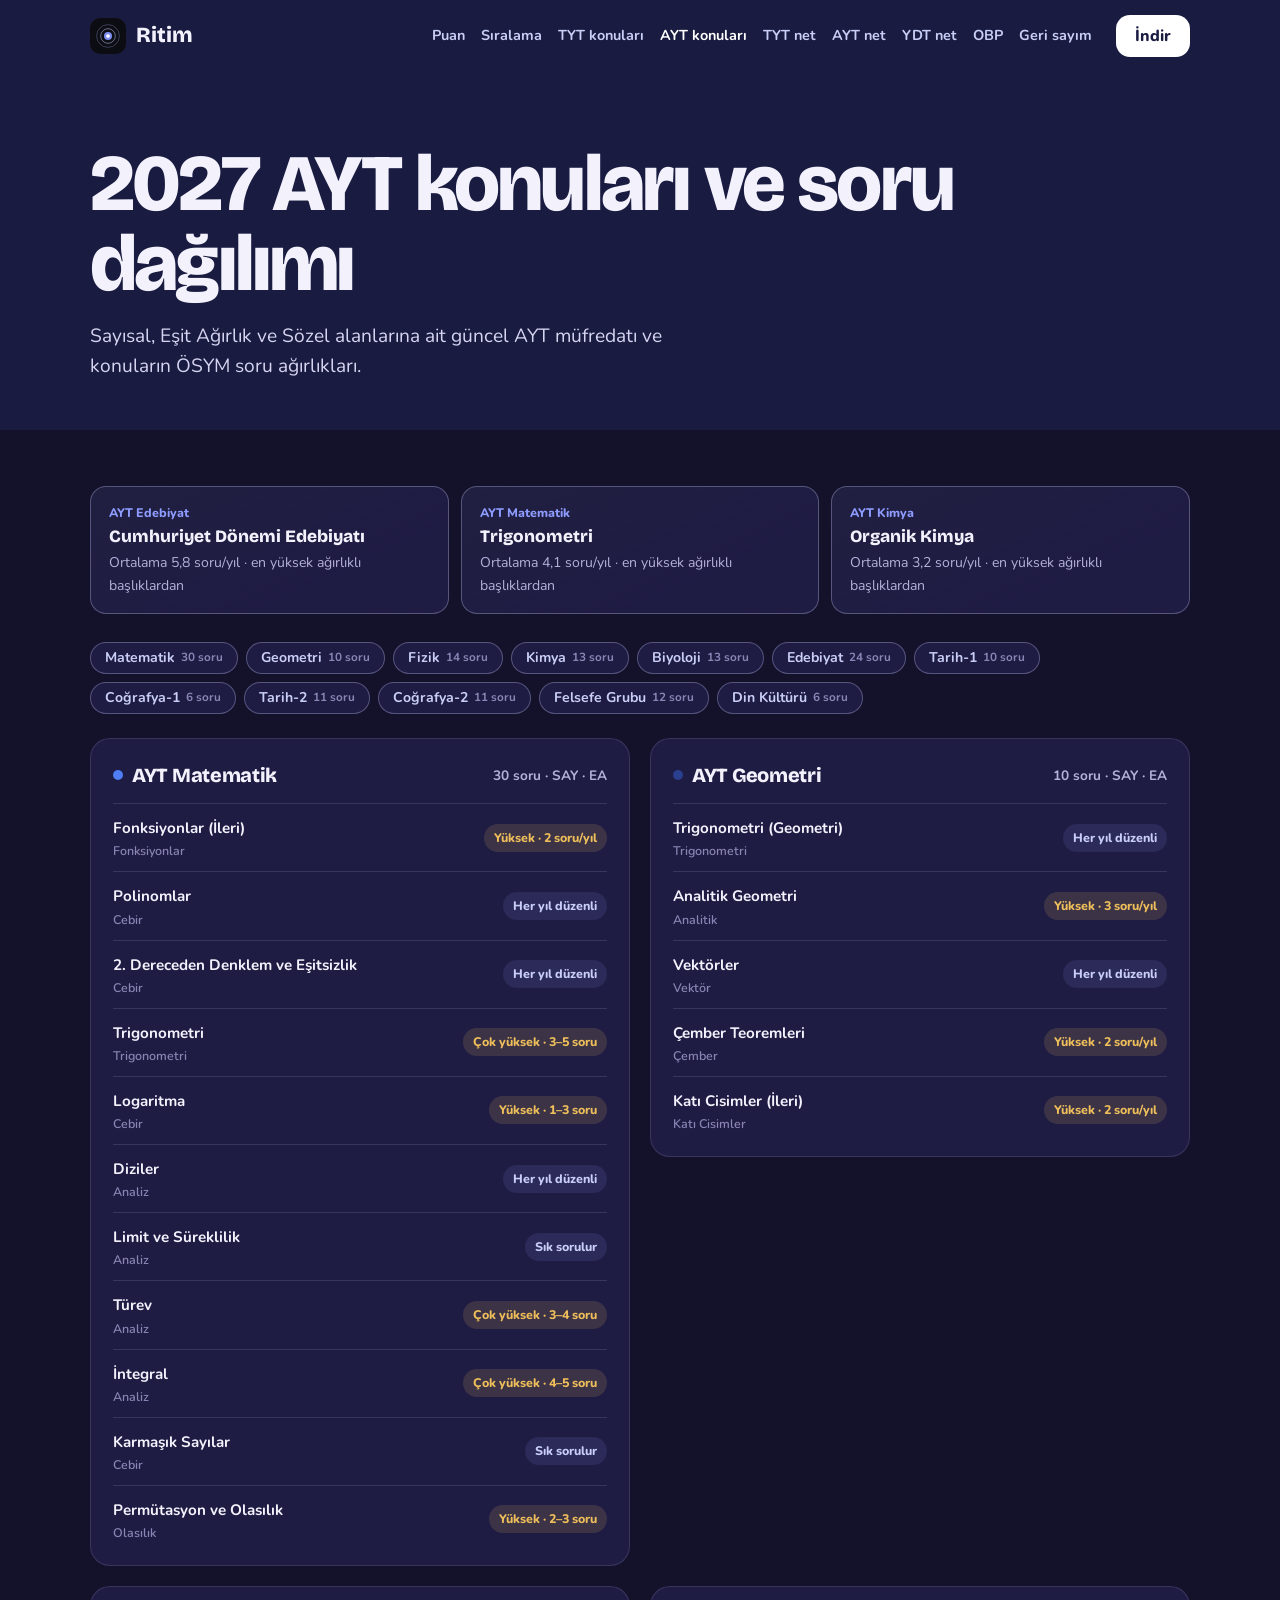
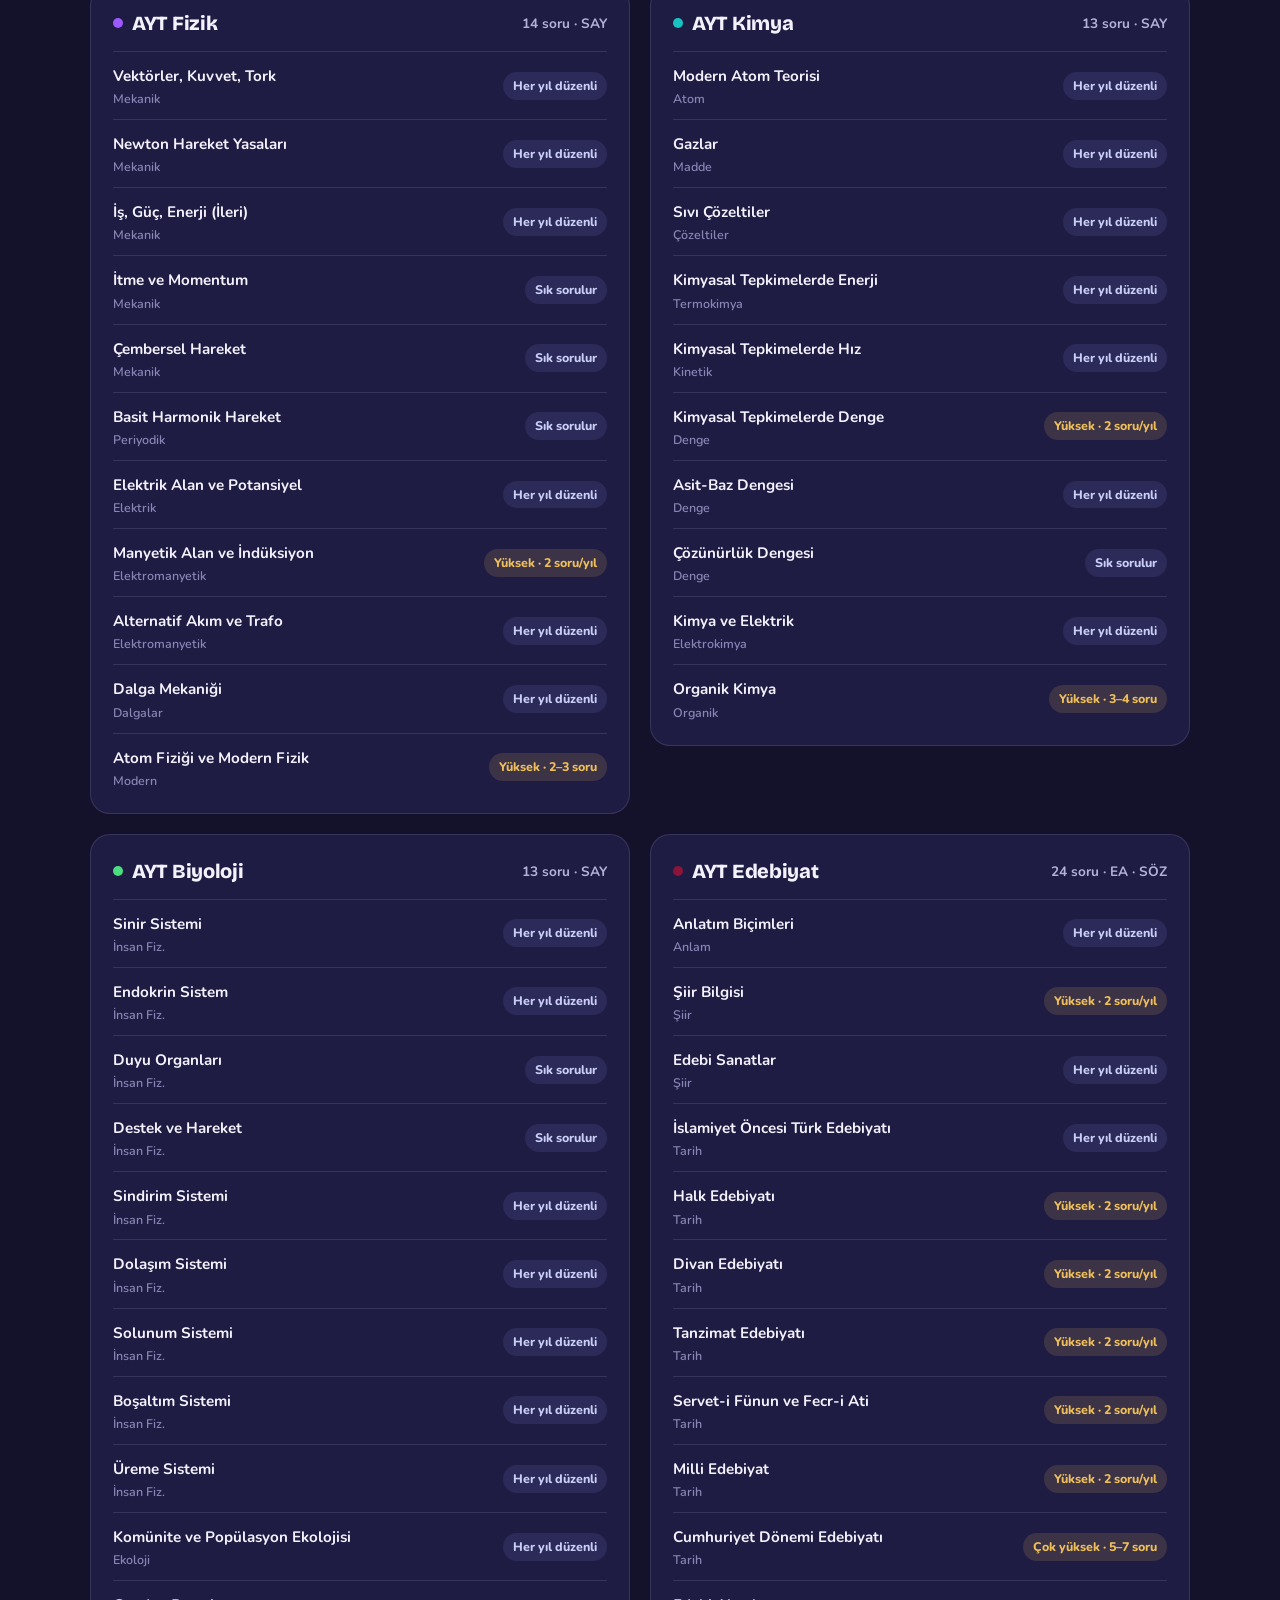
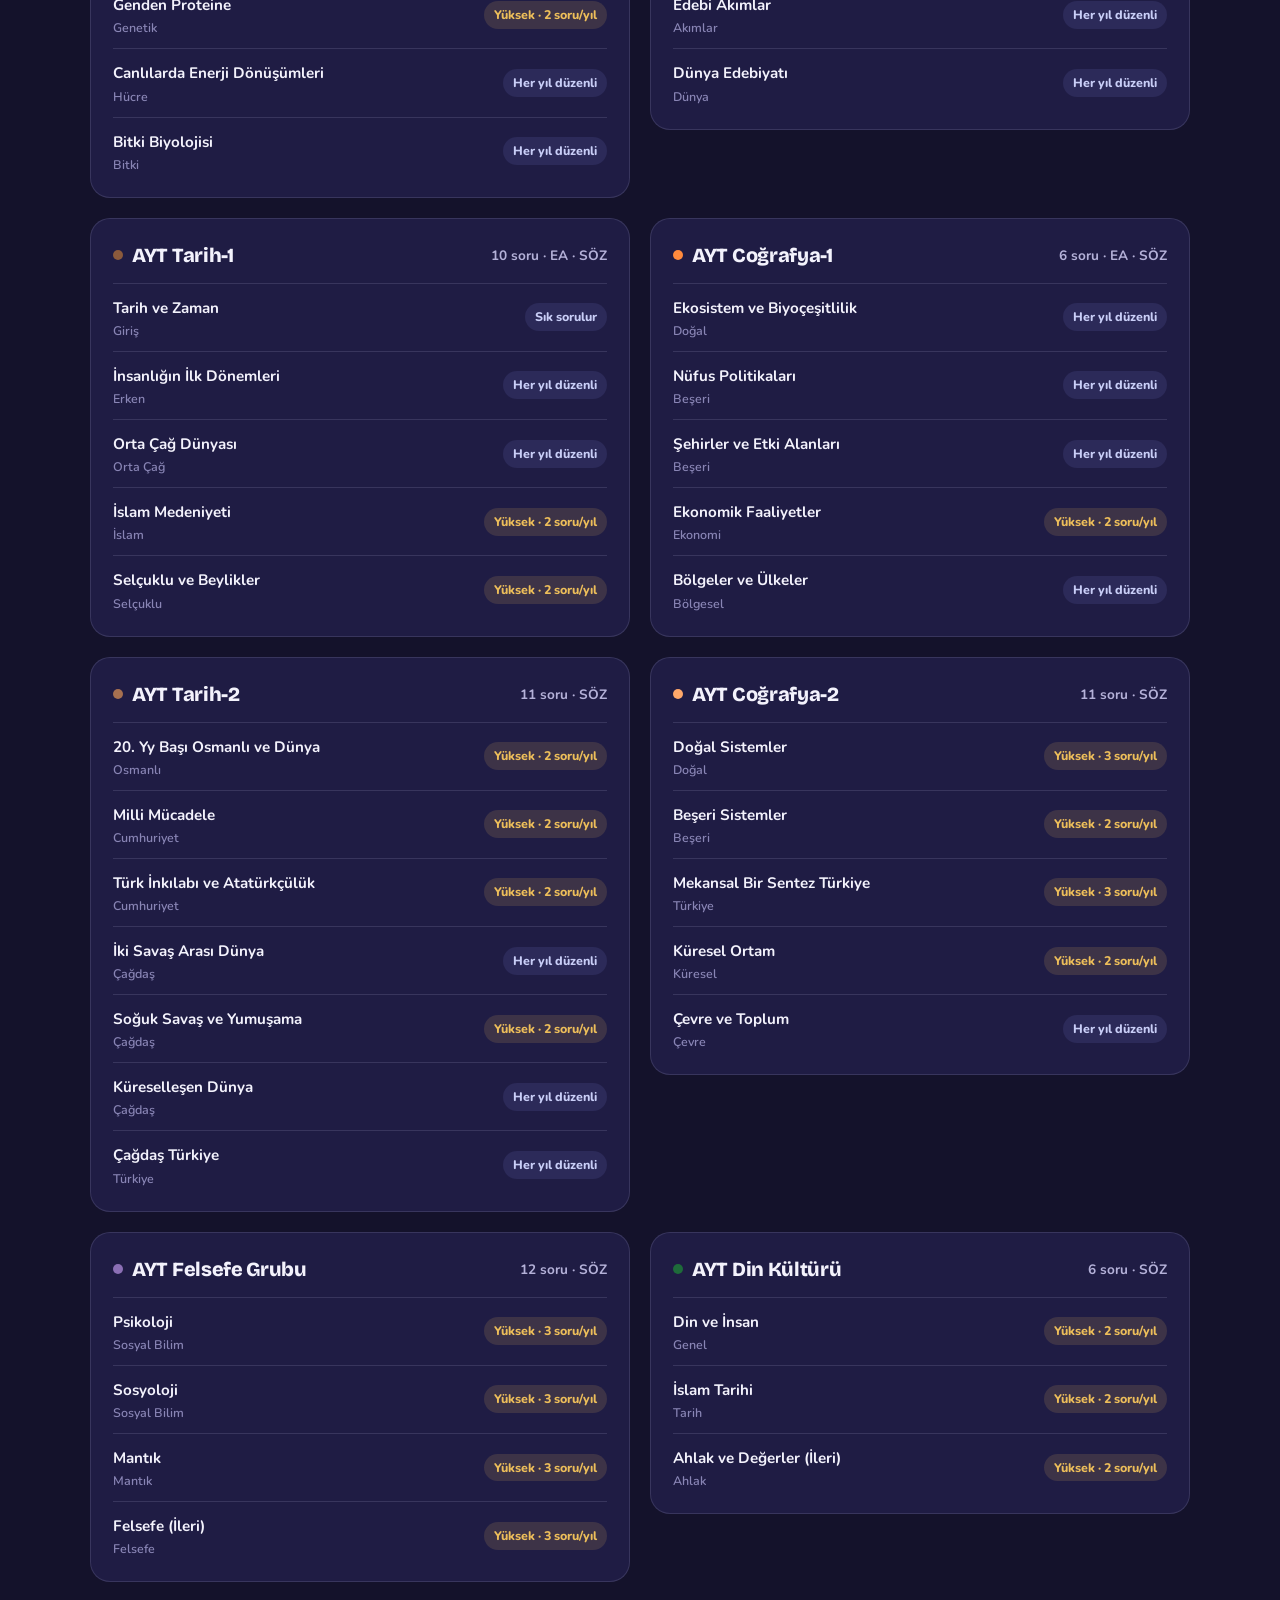
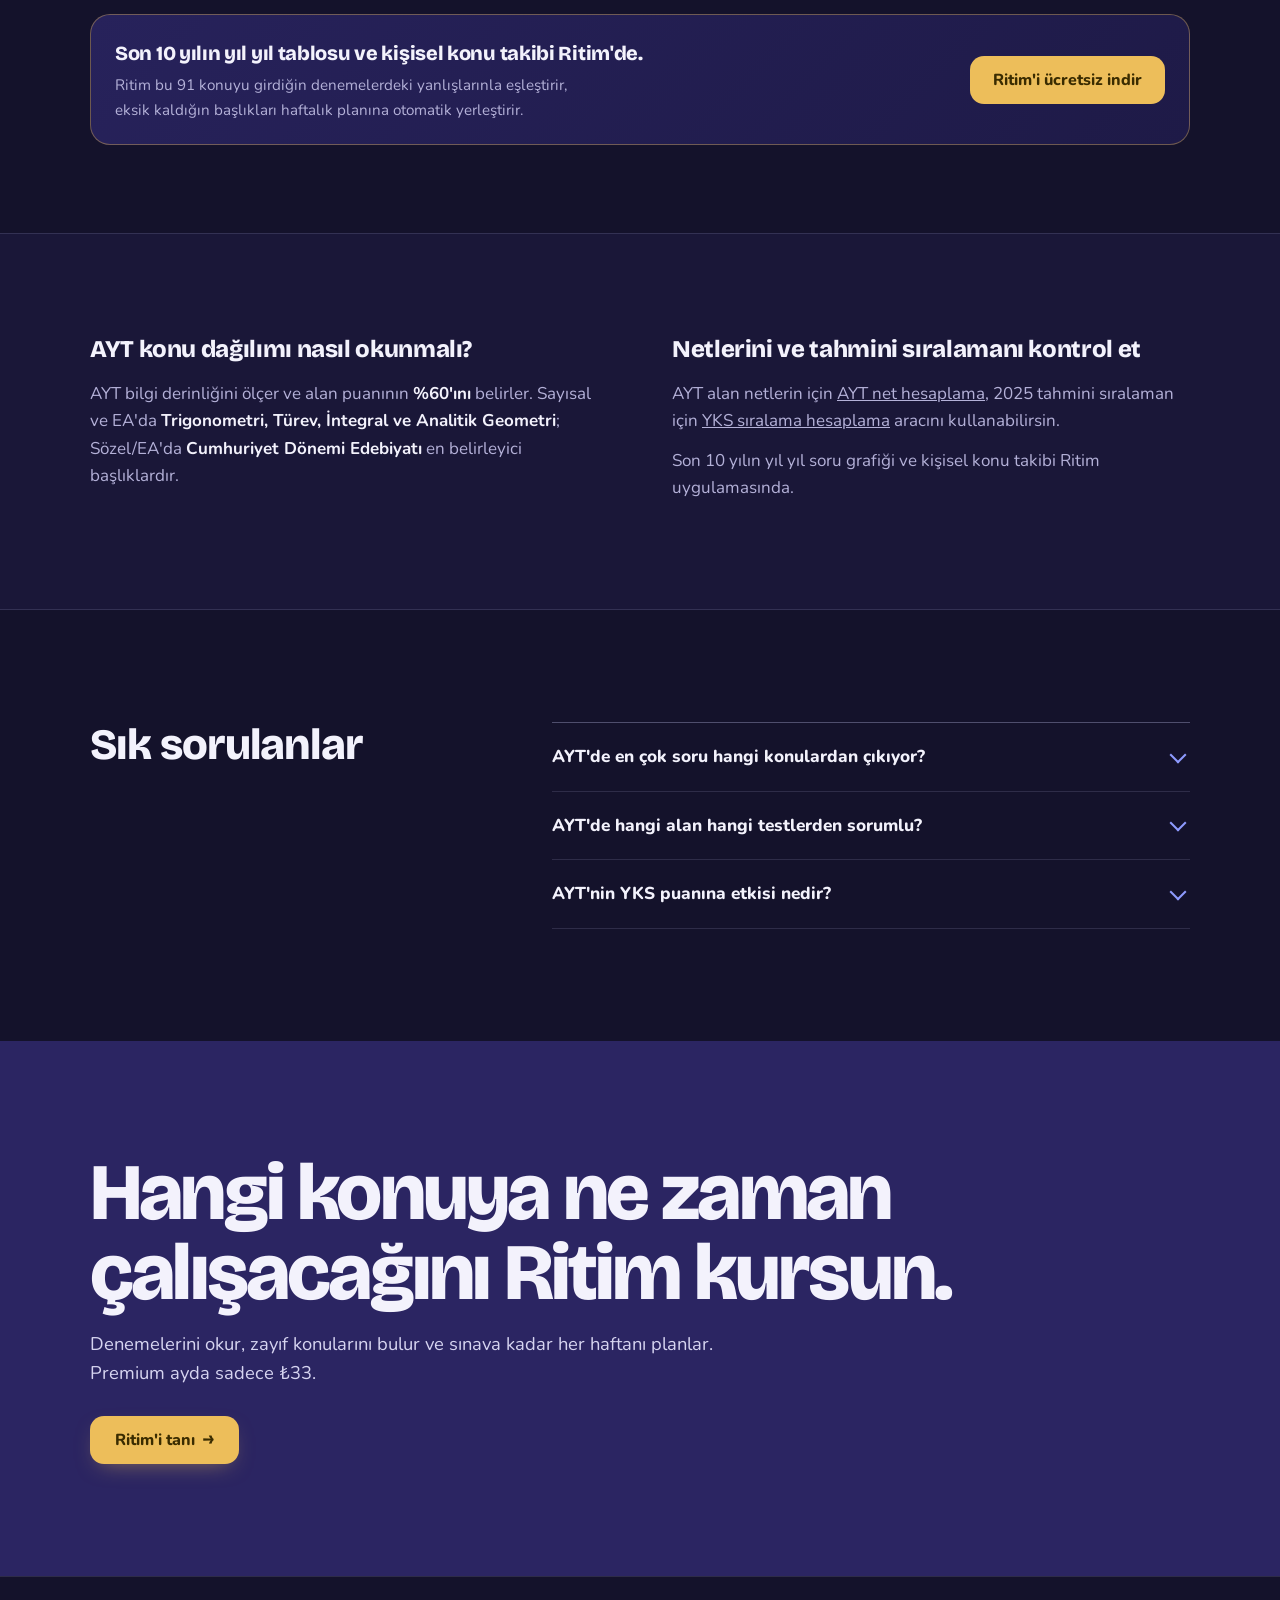
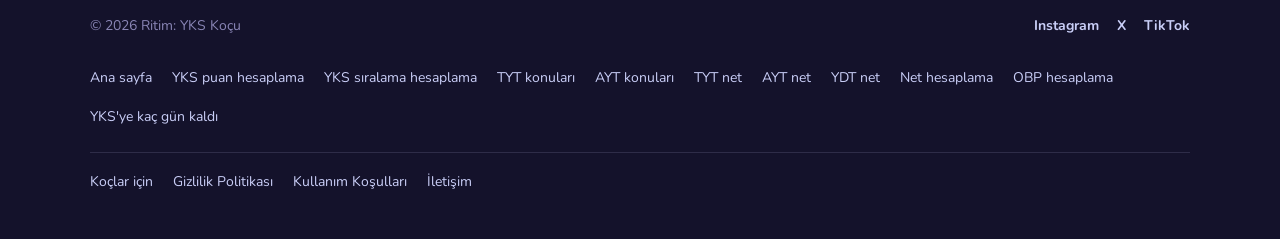
==== commit be5e2d3c: "Add 'Koçlar için' cross-links to koc.ritimyks.com (?v=7)" ====
--- a/ayt-konulari-soru-dagilimi/index.html
+++ b/ayt-konulari-soru-dagilimi/index.html
@@ -19,7 +19,7 @@
   <link rel="preconnect" href="https://fonts.googleapis.com">
   <link rel="preconnect" href="https://fonts.gstatic.com" crossorigin>
   <link href="https://fonts.googleapis.com/css2?family=Bricolage+Grotesque:opsz,wght@12..96,500..800&family=Nunito:wght@400;600;700;800&display=swap" rel="stylesheet">
-  <link rel="stylesheet" href="../assets/style.css?v=6">
+  <link rel="stylesheet" href="../assets/style.css?v=7">
   <script type="application/ld+json">{"@context": "https://schema.org", "@type": "BreadcrumbList", "itemListElement": [{"@type": "ListItem", "position": 1, "name": "Ritim", "item": "https://ritimyks.com/"}, {"@type": "ListItem", "position": 2, "name": "2027 AYT konuları ve soru dağılımı", "item": "https://ritimyks.com/ayt-konulari-soru-dagilimi/"}]}</script>
   <script type="application/ld+json">{"@context": "https://schema.org", "@type": "FAQPage", "mainEntity": [{"@type": "Question", "name": "AYT'de en çok soru hangi konulardan çıkıyor?", "acceptedAnswer": {"@type": "Answer", "text": "Sayısal ve Eşit Ağırlık'ta AYT Matematik içinde Trigonometri, Türev, İntegral ve Analitik Geometri en yüksek ağırlığa sahiptir. Fen'de Organik Kimya, Manyetik Alan ve Modern Fizik; Edebiyat'ta Cumhuriyet Dönemi Edebiyatı öne çıkar."}}, {"@type": "Question", "name": "AYT'de hangi alan hangi testlerden sorumlu?", "acceptedAnswer": {"@type": "Answer", "text": "Sayısal: Matematik (40), Fizik (14), Kimya (13), Biyoloji (13). Eşit Ağırlık: Matematik (40), Edebiyat (24), Tarih-1 (10), Coğrafya-1 (6). Sözel: Edebiyat (24), Tarih-1 (10), Coğrafya-1 (6), Tarih-2 (11), Coğrafya-2 (11), Felsefe Grubu (12), Din Kültürü (6)."}}, {"@type": "Question", "name": "AYT'nin YKS puanına etkisi nedir?", "acceptedAnswer": {"@type": "Answer", "text": "Sayısal, Eşit Ağırlık ve Sözel yerleştirme puanlarında AYT %60, TYT %40 etkilidir. Bu yüzden AYT'de yüksek ağırlıklı konuları sağlamlaştırmak sıralamayı en hızlı yükseltir."}}]}</script>
 </head>
@@ -343,6 +343,7 @@
         <a href="../yks-kac-gun-kaldi/">YKS'ye kaç gün kaldı</a>
       </nav>
       <nav class="footer-legal" aria-label="Yasal">
+        <a href="https://koc.ritimyks.com" target="_blank" rel="noopener">Koçlar için</a>
         <a href="../privacy/">Gizlilik Politikası</a>
         <a href="../terms/">Kullanım Koşulları</a>
         <a href="mailto:suesyazilim@gmail.com">İletişim</a>
--- a/assets/style.css
+++ b/assets/style.css
@@ -136,8 +136,16 @@
   border: 1.5px solid transparent;
   transition: background-color .15s ease, border-color .15s ease;
 }
-.btn-light { background: #fff; color: #191B40; }
-.btn-light:hover { background: var(--peri-soft); }
+
+.btn-light {
+  background: #fff;
+  color: #191B40;
+}
+
+.btn-light:hover {
+  background: var(--peri-soft);
+}
+
 .btn-brand {
   background: var(--gold);
   color: var(--gold-ink);
@@ -146,18 +154,49 @@
   box-shadow: 0 8px 22px -10px rgba(237, 190, 90, .55);
   transition: background-color .2s ease, transform .18s ease, box-shadow .22s ease;
 }
-.btn-brand::after { content: "→"; font: 800 1.05em/1 var(--display); transition: transform .2s ease; }
+
+.btn-brand::after {
+  content: "→";
+  font: 800 1.05em/1 var(--display);
+  transition: transform .2s ease;
+}
+
 .btn-brand:hover {
   background: #F6D585;
   transform: translateY(-2px);
   box-shadow: 0 14px 28px -10px rgba(237, 190, 90, .82);
 }
-.btn-brand:hover::after { transform: translateX(3px); }
-.btn-brand:active { transform: translateY(0); }
-.btn-ghost { border-color: var(--line-strong); color: var(--text); background: transparent; }
-.btn-ghost:hover { border-color: var(--peri); background: rgba(142, 155, 255, .08); }
-.btn-gold { background: var(--gold); color: var(--gold-ink); transition: background-color .15s ease, transform .16s ease, box-shadow .2s ease; }
-.btn-gold:hover { background: #F3CD7A; transform: translateY(-1px); box-shadow: 0 10px 24px -12px rgba(237, 190, 90, .75); }
+
+.btn-brand:hover::after {
+  transform: translateX(3px);
+}
+
+.btn-brand:active {
+  transform: translateY(0);
+}
+
+.btn-ghost {
+  border-color: var(--line-strong);
+  color: var(--text);
+  background: transparent;
+}
+
+.btn-ghost:hover {
+  border-color: var(--peri);
+  background: rgba(142, 155, 255, .08);
+}
+
+.btn-gold {
+  background: var(--gold);
+  color: var(--gold-ink);
+  transition: background-color .15s ease, transform .16s ease, box-shadow .2s ease;
+}
+
+.btn-gold:hover {
+  background: #F3CD7A;
+  transform: translateY(-1px);
+  box-shadow: 0 10px 24px -12px rgba(237, 190, 90, .75);
+}
 
 .btn-light {
   background: #fff;
@@ -214,7 +253,7 @@
 
 .nav-links {
   display: flex;
-  gap: 28px;
+  gap: clamp(14px, 2vw, 26px);
   margin-left: auto;
 }
 
@@ -223,6 +262,7 @@
   font-weight: 700;
   color: var(--peri-soft);
   padding: 12px 0;
+  white-space: nowrap;
 }
 
 .nav-links a:hover {
@@ -727,6 +767,27 @@
 .coach-price b {
   color: var(--gold);
   font-weight: 800;
+}
+
+.coach-b2b {
+  margin-top: 14px;
+  font-size: 0.94rem;
+  color: var(--muted);
+  max-width: 34em;
+  line-height: 1.55;
+}
+
+.coach-b2b a {
+  color: var(--peri-soft);
+  font-weight: 700;
+  text-decoration: none;
+  border-bottom: 1px solid rgba(197, 200, 255, 0.35);
+  transition: color 0.16s ease, border-color 0.16s ease;
+}
+
+.coach-b2b a:hover {
+  color: var(--gold);
+  border-color: var(--gold);
 }
 
 .notes {
